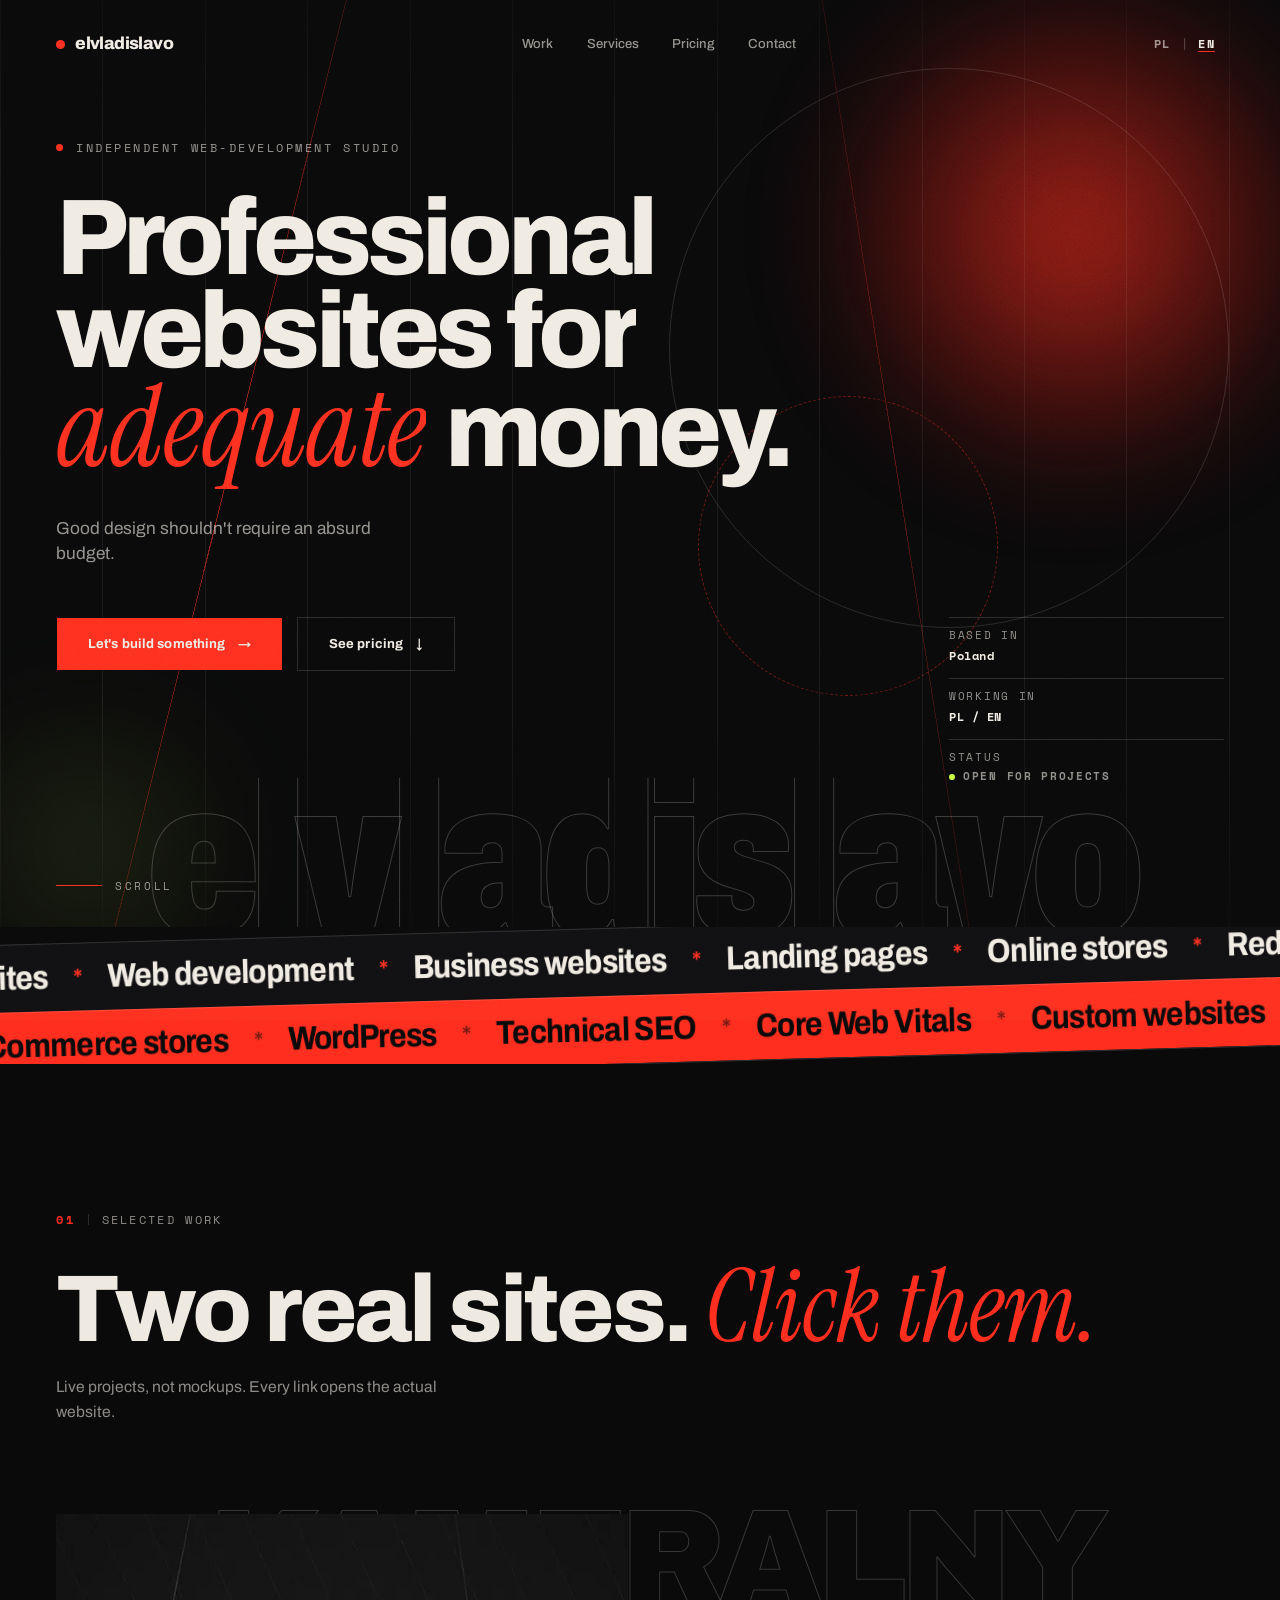
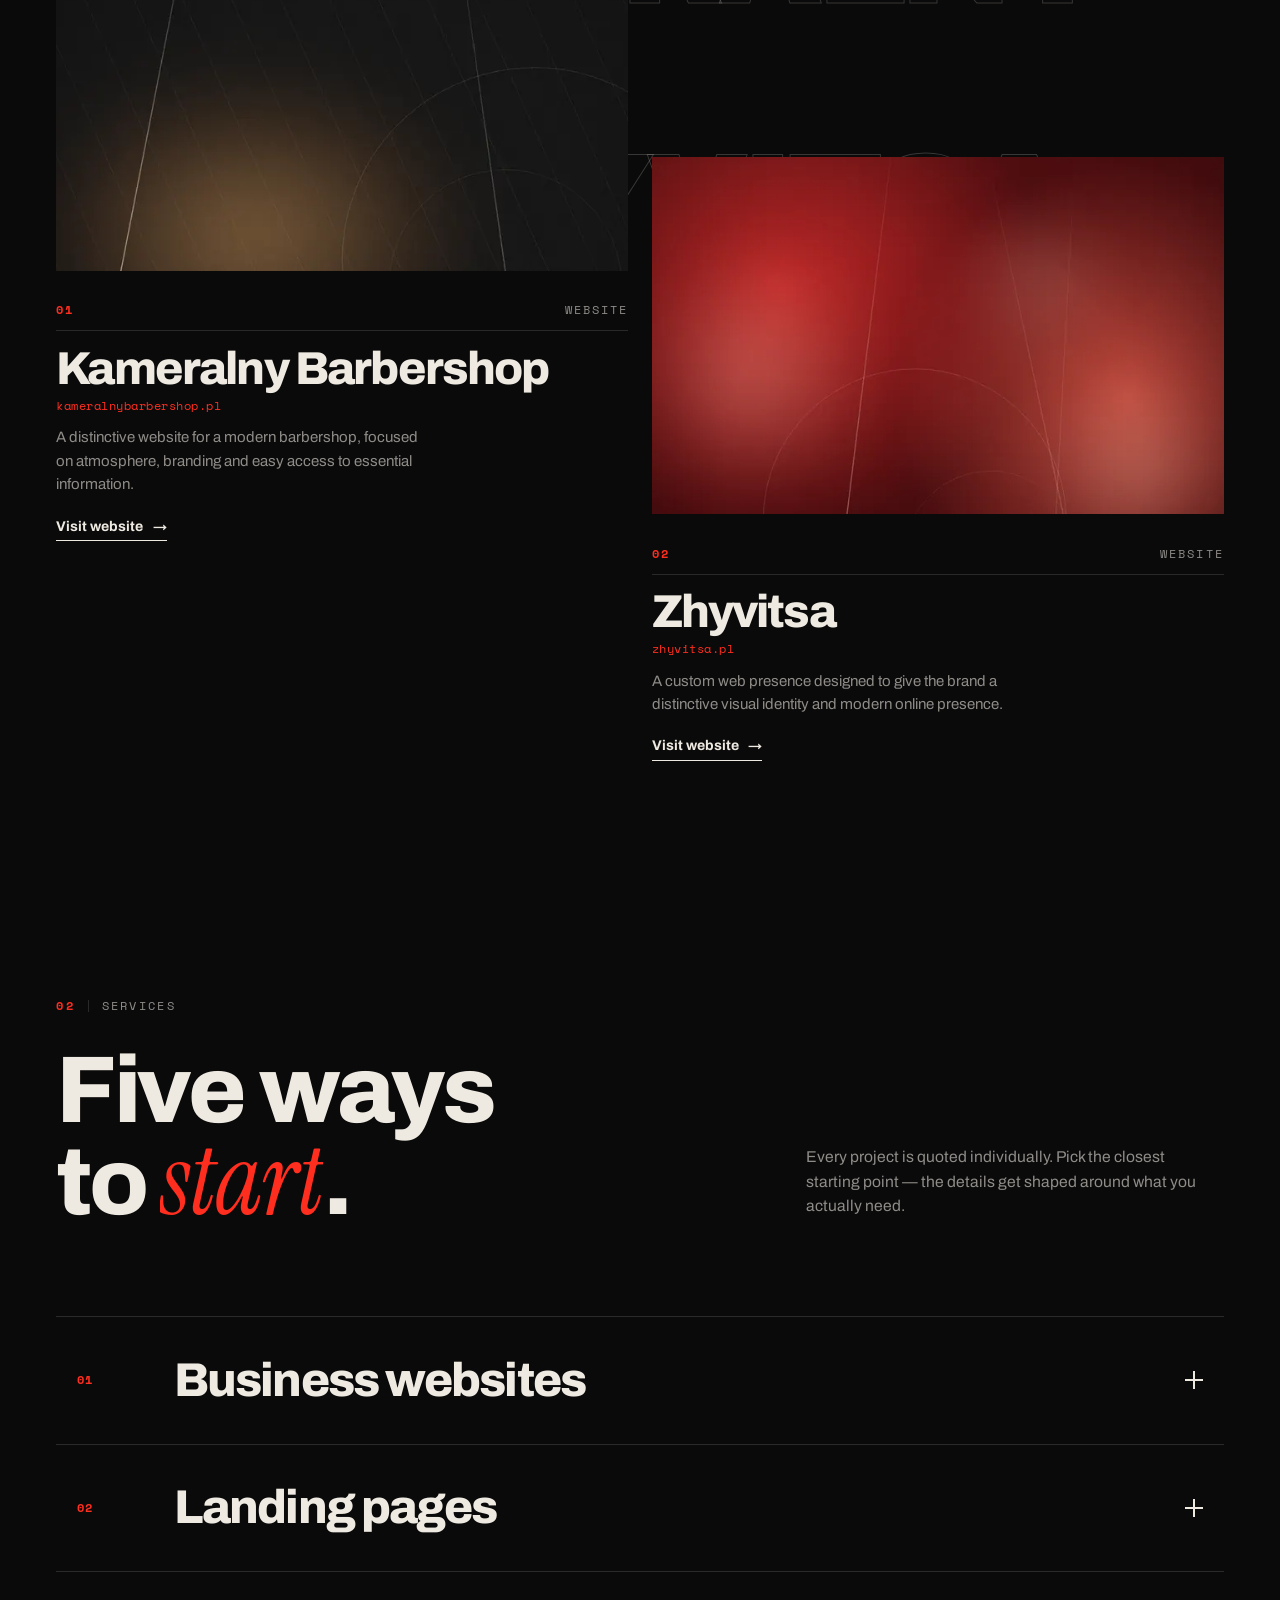
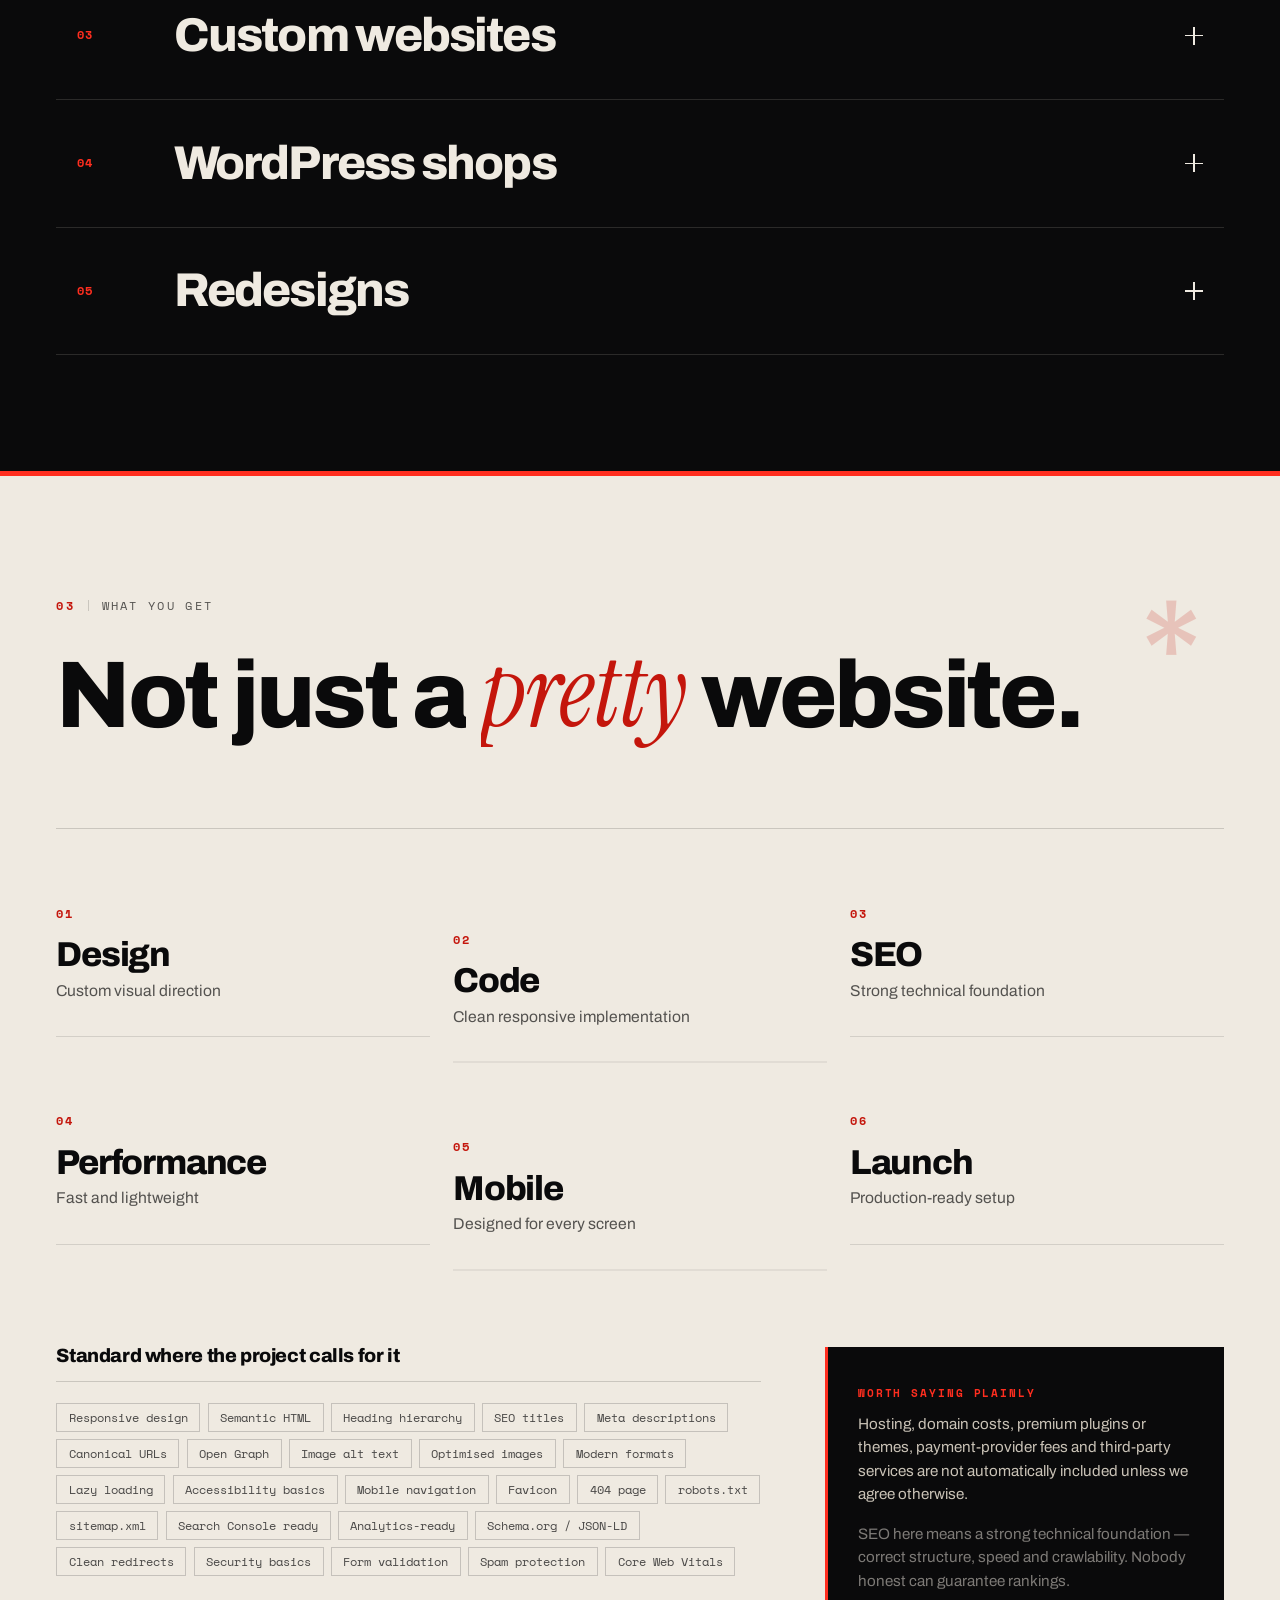
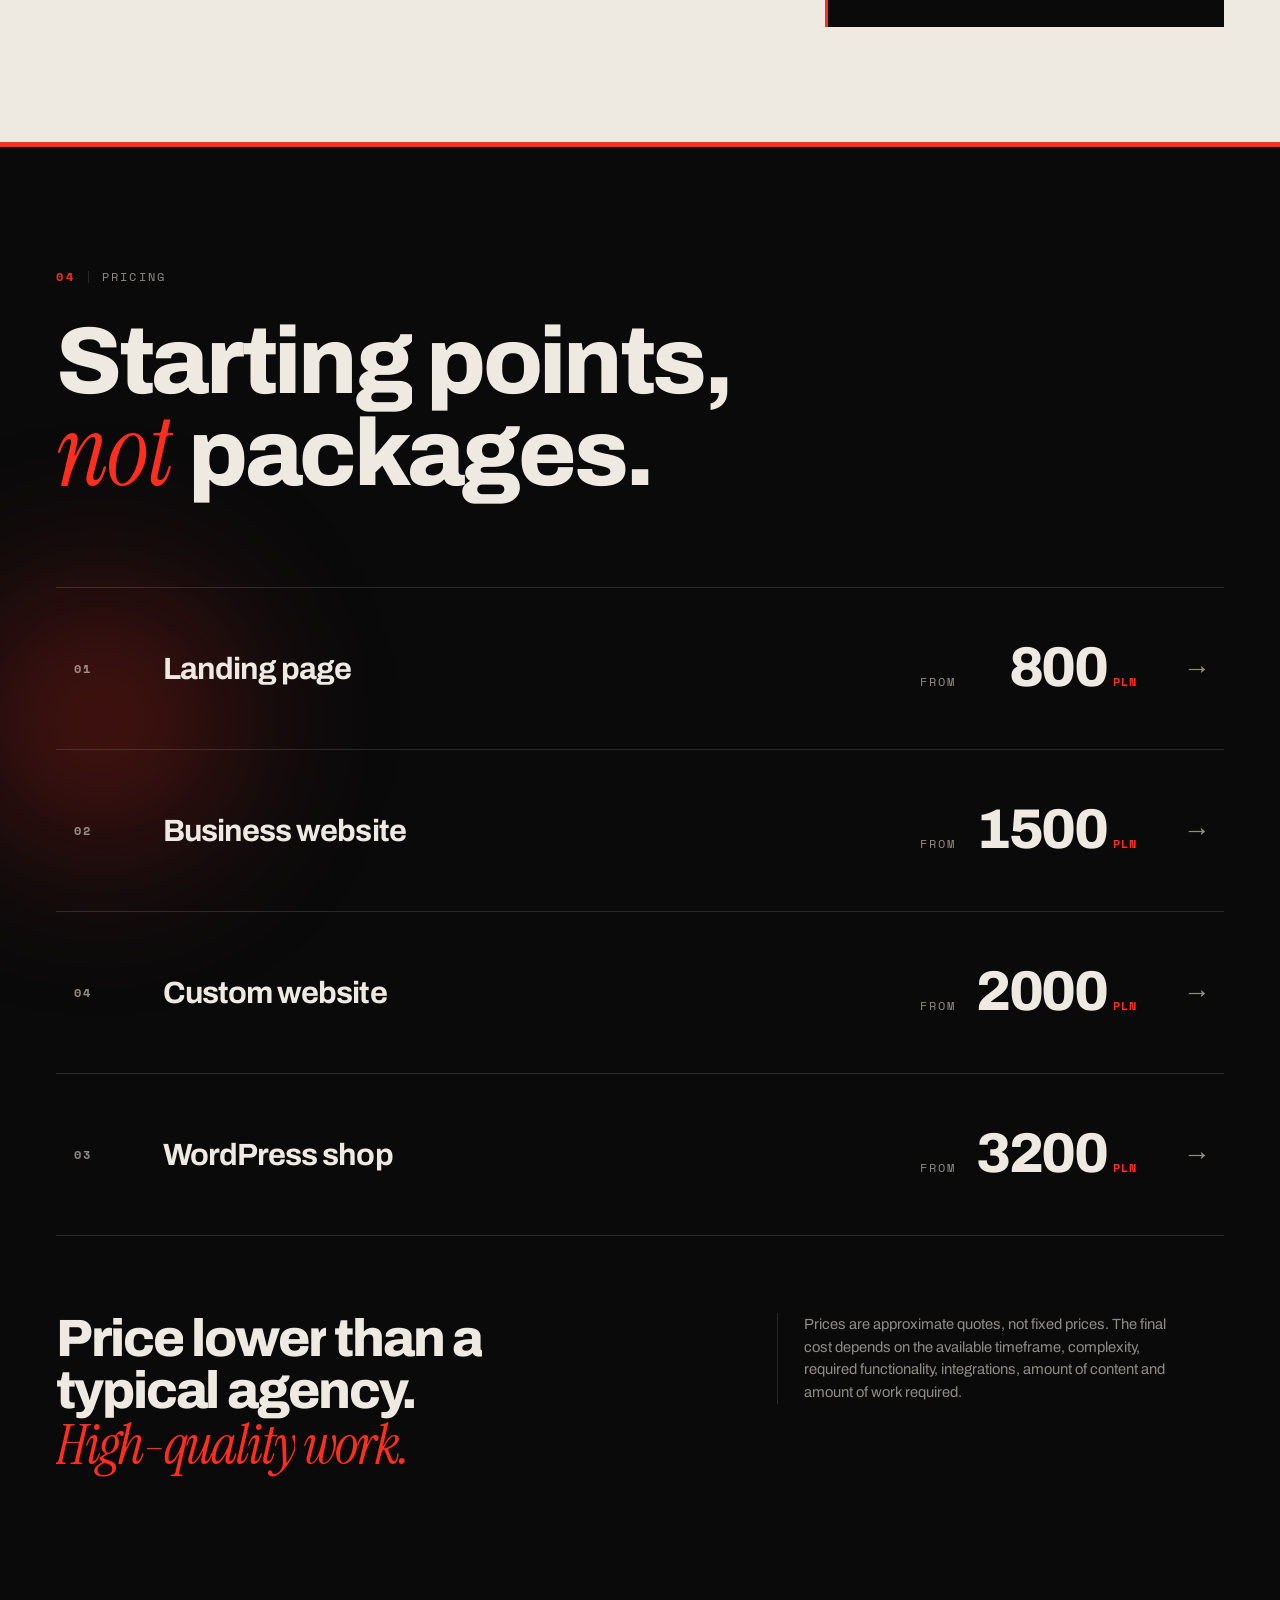
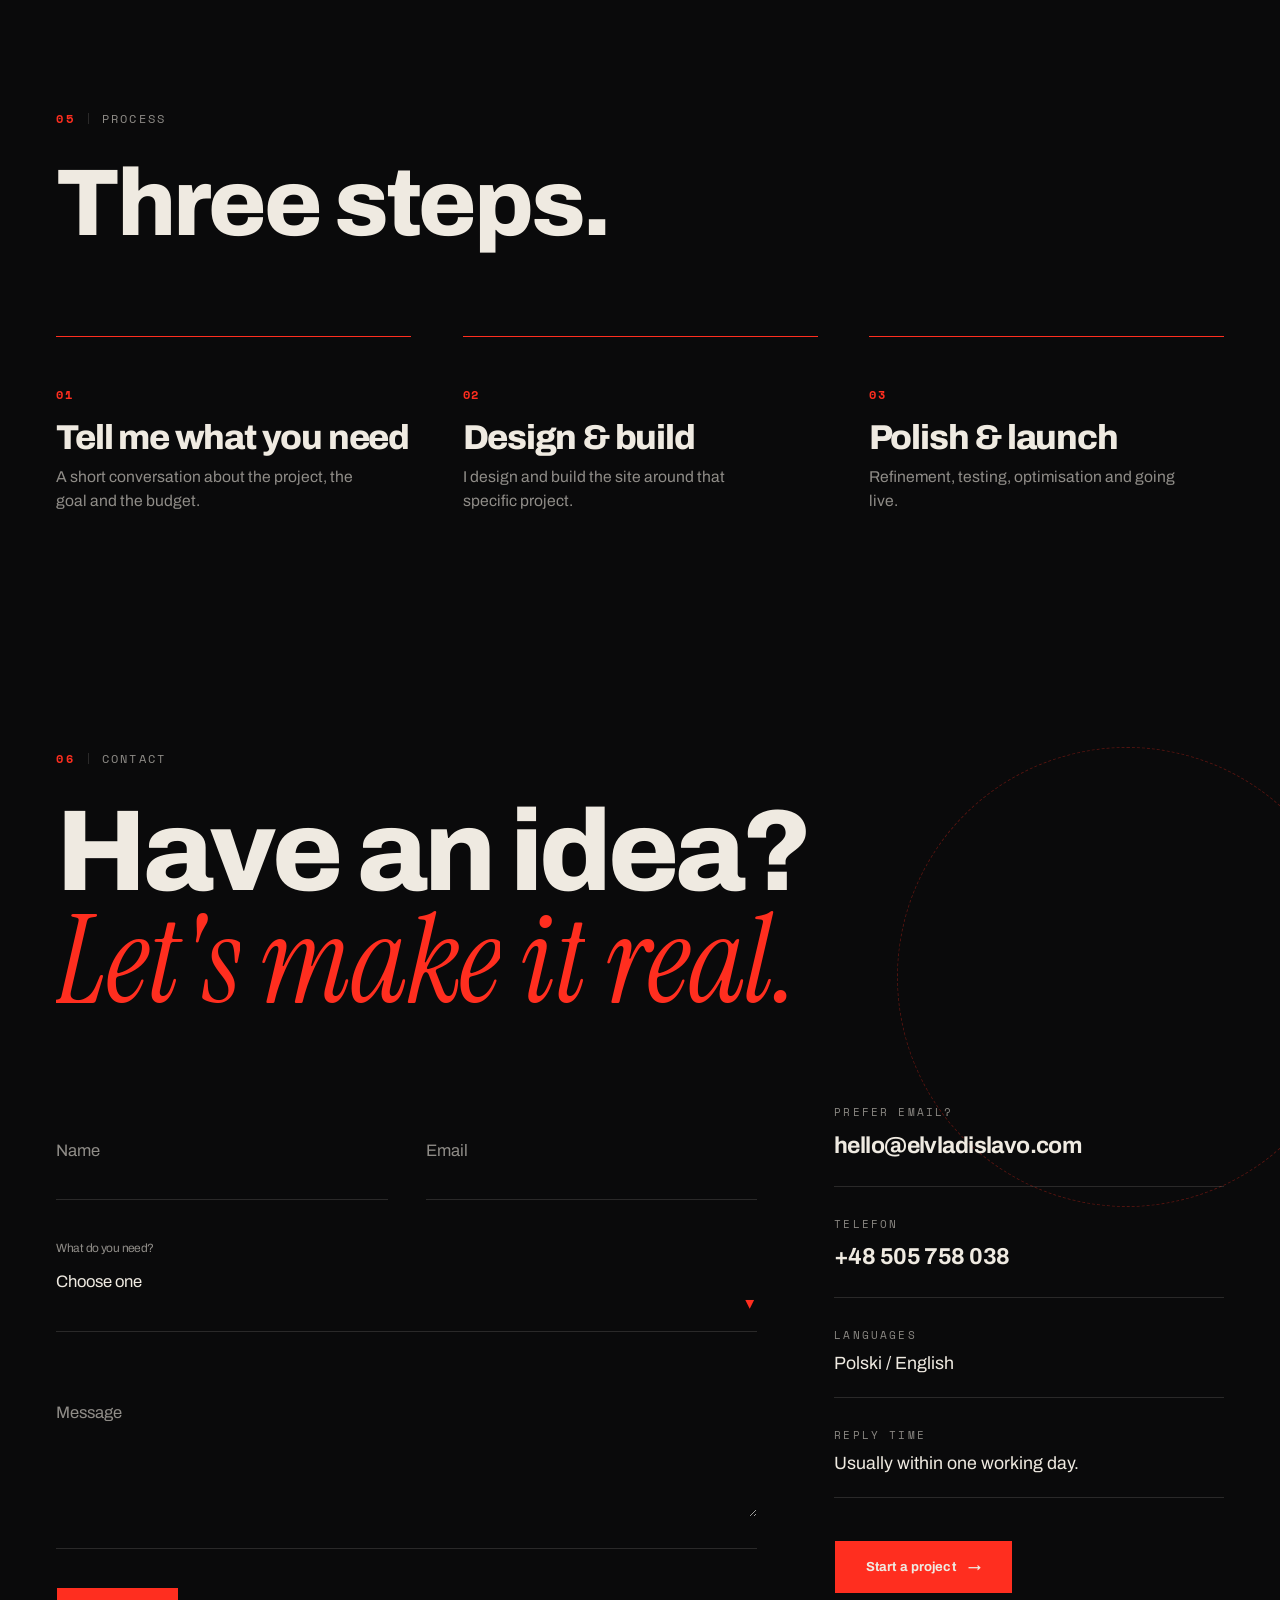
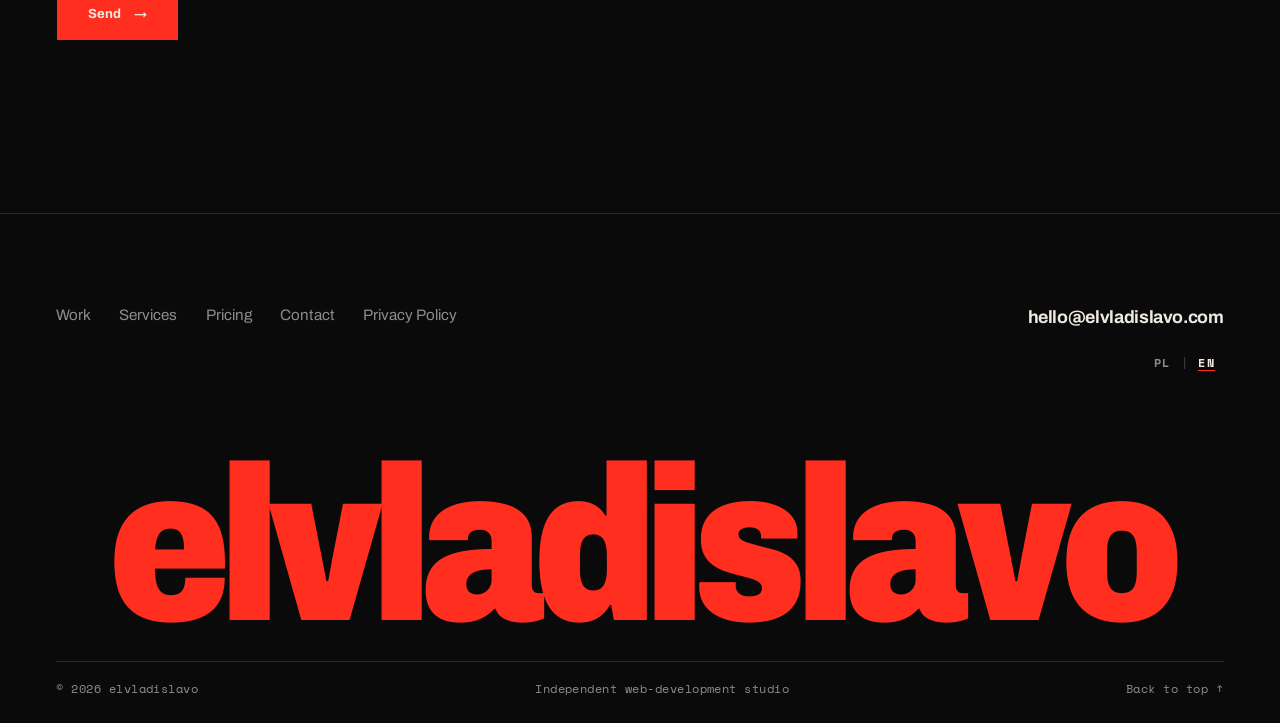
==== index.html @ 3ee06cdf "Change decorative symbol in approach section" ====
<!doctype html>
<html lang="pl" class="no-js">
<head>
<meta charset="utf-8">
<meta name="viewport" content="width=device-width, initial-scale=1, viewport-fit=cover">

<title>elvladislavo — Profesjonalne strony internetowe za rozsądne pieniądze</title>
<meta name="description" content="Niezależne studio web-developmentu. Strony internetowe dla firm, landing page i sklepy WooCommerce — zaprojektowane, zbudowane i wdrożone na mocnym fundamencie technicznym.">
<link rel="canonical" href="https://elvladislavo.com/">
<link rel="alternate" hreflang="en" href="https://elvladislavo.com/?lang=en">
<link rel="alternate" hreflang="pl" href="https://elvladislavo.com/?lang=pl">
<link rel="alternate" hreflang="x-default" href="https://elvladislavo.com/?lang=en">
<meta name="author" content="elvladislavo">
<meta name="robots" content="index, follow, max-image-preview:large">
<meta name="theme-color" content="#0A0A0B">
<meta name="color-scheme" content="dark">

<meta property="og:type" content="website">
<meta property="og:site_name" content="elvladislavo">
<meta property="og:locale" content="pl_PL">
<meta property="og:locale:alternate" content="en_GB">
<meta property="og:url" content="https://elvladislavo.com/">
<meta property="og:title" content="elvladislavo — Profesjonalne strony internetowe za rozsądne pieniądze">
<meta property="og:description" content="Niezależne studio web-developmentu. Strony internetowe, landing page i sklepy WooCommerce — szybkie, dostępne i naprawdę dobrze wyglądające.">
<meta property="og:image" content="https://elvladislavo.com/assets/og-image.jpg">
<meta property="og:image:width" content="1200">
<meta property="og:image:height" content="630">
<meta property="og:image:alt" content="elvladislavo — profesjonalne strony internetowe za rozsądne pieniądze">
<meta name="twitter:card" content="summary_large_image">
<meta name="twitter:title" content="elvladislavo — Profesjonalne strony internetowe za rozsądne pieniądze">
<meta name="twitter:description" content="Niezależne studio web-developmentu. Strony internetowe dla firm, landing page i sklepy WooCommerce.">
<meta name="twitter:image" content="https://elvladislavo.com/assets/og-image.jpg">

<link rel="icon" href="assets/favicon.svg" type="image/svg+xml">
<link rel="apple-touch-icon" href="assets/apple-touch-icon.png">
<link rel="manifest" href="site.webmanifest">

<link rel="preconnect" href="https://fonts.googleapis.com">
<link rel="preconnect" href="https://fonts.gstatic.com" crossorigin>
<link rel="stylesheet" href="https://fonts.googleapis.com/css2?family=Archivo:wdth,wght@62..125,100..900&family=Instrument+Serif:ital@0;1&family=Space+Mono:wght@400;700&display=swap">
<link rel="stylesheet" href="css/style.css">

<script>
/* Runs before paint: marks JS availability, restores language + motion prefs,
   and holds the first frame so the localised copy never flashes. */
(function () {
  var d = document.documentElement;
  d.className = d.className.replace('no-js', 'js') + ' is-preload';
  var lang = null;
  try { lang = localStorage.getItem('elv-lang'); } catch (e) {}
  var q = location.search.match(/[?&]lang=(pl|en)\b/);
  if (q) lang = q[1];
  if (lang !== 'pl' && lang !== 'en') {
    lang = /^pl\b/i.test(navigator.language || '') ? 'pl' : 'en';
  }
  d.lang = lang;
  if (window.matchMedia('(prefers-reduced-motion: reduce)').matches) d.classList.add('reduced');
})();
</script>
<noscript><style>.loader{display:none!important}html.is-preload .gate{opacity:1!important;visibility:visible!important}</style></noscript>

<script type="application/ld+json">
{
  "@context": "https://schema.org",
  "@graph": [
    {
      "@type": [
        "ProfessionalService",
        "WebDesignCompany"
      ],
      "@id": "https://elvladislavo.com/#studio",
      "name": "elvladislavo",
      "alternateName": "elvladislavo web development studio",
      "description": "Niezależne studio web-developmentu. Tworzę strony internetowe dla firm, landing page i sklepy WooCommerce na mocnym fundamencie technicznym.",
      "url": "https://elvladislavo.com/",
      "email": "hello@elvladislavo.com",
      "image": "https://elvladislavo.com/assets/og-image.jpg",
      "logo": "https://elvladislavo.com/assets/favicon.svg",
      "priceRange": "800–3000+ PLN",
      "currenciesAccepted": "PLN",
      "address": {
        "@type": "PostalAddress",
        "addressCountry": "PL"
      },
      "areaServed": [
        {
          "@type": "Country",
          "name": "Poland"
        },
        {
          "@type": "Place",
          "name": "Remote / worldwide"
        }
      ],
      "knowsLanguage": [
        "pl",
        "en"
      ],
      "makesOffer": [
        {
          "@type": "Offer",
          "name": "Landing page",
          "priceSpecification": {
            "@type": "PriceSpecification",
            "minPrice": 800,
            "priceCurrency": "PLN",
            "valueAddedTaxIncluded": false
          }
        },
        {
          "@type": "Offer",
          "name": "Strona firmowa",
          "priceSpecification": {
            "@type": "PriceSpecification",
            "minPrice": 1500,
            "priceCurrency": "PLN",
            "valueAddedTaxIncluded": false
          }
        },
        {
          "@type": "Offer",
          "name": "Sklep WordPress / WooCommerce",
          "priceSpecification": {
            "@type": "PriceSpecification",
            "minPrice": 3000,
            "priceCurrency": "PLN",
            "valueAddedTaxIncluded": false
          }
        },
        {
          "@type": "Offer",
          "name": "Strona autorska",
          "priceSpecification": {
            "@type": "PriceSpecification",
            "minPrice": 2000,
            "priceCurrency": "PLN",
            "valueAddedTaxIncluded": false
          }
        }
      ],
      "hasOfferCatalog": {
        "@type": "OfferCatalog",
        "name": "Usługi",
        "itemListElement": [
          {
            "@type": "Offer",
            "itemOffered": {
              "@type": "Service",
              "name": "Strony dla firm",
              "description": "Profesjonalne strony dla firm, freelancerów i lokalnych biznesów."
            }
          },
          {
            "@type": "Offer",
            "itemOffered": {
              "@type": "Service",
              "name": "Landing page",
              "description": "Skoncentrowane strony zaprojektowane, by przedstawić produkt, usługę lub ofertę."
            }
          },
          {
            "@type": "Offer",
            "itemOffered": {
              "@type": "Service",
              "name": "Strony autorskie",
              "description": "Unikalne strony budowane wokół rzeczywistych potrzeb projektu."
            }
          },
          {
            "@type": "Offer",
            "itemOffered": {
              "@type": "Service",
              "name": "Sklepy WordPress",
              "description": "Nowoczesne sklepy internetowe oparte na WordPress i WooCommerce."
            }
          },
          {
            "@type": "Offer",
            "itemOffered": {
              "@type": "Service",
              "name": "Redesign",
              "description": "Przekształcanie przestarzałych stron i sklepów w coś nowoczesnego, szybkiego i użytecznego."
            }
          }
        ]
      }
    },
    {
      "@type": "WebSite",
      "@id": "https://elvladislavo.com/#website",
      "url": "https://elvladislavo.com/",
      "name": "elvladislavo",
      "inLanguage": [
        "pl",
        "en"
      ],
      "publisher": {
        "@id": "https://elvladislavo.com/#studio"
      }
    },
    {
      "@type": "CollectionPage",
      "@id": "https://elvladislavo.com/#work",
      "name": "Wybrane realizacje",
      "isPartOf": {
        "@id": "https://elvladislavo.com/#website"
      },
      "hasPart": [
        {
          "@type": "CreativeWork",
          "name": "Kameralny Barbershop",
          "url": "https://kameralnybarbershop.pl",
          "creator": {
            "@id": "https://elvladislavo.com/#studio"
          },
          "genre": "Strona internetowa"
        },
        {
          "@type": "CreativeWork",
          "name": "Zhyvitsa",
          "url": "https://zhyvitsa.pl",
          "creator": {
            "@id": "https://elvladislavo.com/#studio"
          },
          "genre": "Strona internetowa"
        }
      ]
    }
  ]
}
</script>
</head>

<body id="top">

<a class="skip" href="#main" data-i18n="a11y.skip">Przejdź do treści</a>

<!-- ══ Loader ═══════════════════════════════════════════════════════════ -->
<div class="loader" id="loader" role="status" aria-live="polite">
  <span class="vh" data-i18n="a11y.loading">Ładowanie</span>
  <div class="loader__stage" aria-hidden="true">
    <div class="loader__mark" id="loaderMark">elvladislavo</div>
    <div class="loader__rule"><i id="loaderBar"></i></div>
    <div class="loader__num" id="loaderNum">00</div>
  </div>
  <div class="loader__wipe" aria-hidden="true"></div>
</div>

<!-- ══ Ambient layers ═══════════════════════════════════════════════════ -->
<div class="grain" aria-hidden="true"></div>
<div class="cursor" id="cursor" aria-hidden="true">
  <div class="cursor__dot"></div>
  <div class="cursor__ring"><span class="cursor__label" data-i18n="work.cursor">ZOBACZ ↗</span></div>
</div>

<!-- ══ Navigation ═══════════════════════════════════════════════════════ -->
<header class="nav" id="nav">
  <a class="nav__logo" href="#top" aria-label="elvladislavo — home">
    <span class="nav__dot" aria-hidden="true"></span>
    <span class="nav__word">elvladislavo</span>
  </a>

  <nav class="nav__menu" id="primary-nav" aria-label="Primary">
    <ul class="nav__list">
      <li><a href="#work"     data-nav data-i18n="nav.work">Realizacje</a></li>
      <li><a href="#services" data-nav data-i18n="nav.services">Usługi</a></li>
      <li><a href="#pricing"  data-nav data-i18n="nav.pricing">Cennik</a></li>
      <li><a href="#contact"  data-nav data-i18n="nav.contact">Kontakt</a></li>
    </ul>
    <span class="nav__ind" aria-hidden="true"></span>
  </nav>

  <div class="nav__right">
    <div class="lang" role="group" aria-label="Language / Język">
      <button type="button" class="lang__btn" data-lang="pl">PL</button>
      <span class="lang__sep" aria-hidden="true">|</span>
      <button type="button" class="lang__btn" data-lang="en">EN</button>
    </div>
    <button type="button" class="burger" id="burger" aria-expanded="false" aria-controls="mobile-menu">
      <span class="vh" data-i18n="a11y.menu">Menu</span>
      <i aria-hidden="true"></i><i aria-hidden="true"></i>
    </button>
  </div>
</header>

<!-- ══ Mobile menu ══════════════════════════════════════════════════════ -->
<div class="mmenu" id="mobile-menu" inert>
  <div class="mmenu__bg" aria-hidden="true"></div>
  <nav class="mmenu__inner" aria-label="Mobile">
    <ul>
      <li><a href="#work"><span class="mmenu__n">01</span><span data-i18n="nav.work">Realizacje</span></a></li>
      <li><a href="#services"><span class="mmenu__n">02</span><span data-i18n="nav.services">Usługi</span></a></li>
      <li><a href="#pricing"><span class="mmenu__n">03</span><span data-i18n="nav.pricing">Cennik</span></a></li>
      <li><a href="#contact"><span class="mmenu__n">04</span><span data-i18n="nav.contact">Kontakt</span></a></li>
    </ul>
    <div class="mmenu__foot">
      <a href="mailto:hello@elvladislavo.com">hello@elvladislavo.com</a>
      <div class="lang lang--m" role="group" aria-label="Language / Język">
        <button type="button" class="lang__btn" data-lang="pl">PL</button>
        <span class="lang__sep" aria-hidden="true">|</span>
        <button type="button" class="lang__btn" data-lang="en">EN</button>
      </div>
    </div>
  </nav>
</div>

<main id="main" class="gate">

<!-- ══ 00 · Hero ════════════════════════════════════════════════════════ -->
<section class="hero" aria-labelledby="hero-title">
  <div class="hero__bg" aria-hidden="true">
    <div class="blob blob--red"></div>
    <div class="blob blob--lime"></div>
    <div class="ring ring--1" data-par="0.24"></div>
    <div class="ring ring--2"></div>
    <div class="rules" data-par="0.1"></div>
    <div class="slash slash--1" data-par="0.32"></div>
    <div class="slash slash--2" data-par="-0.2"></div>
  </div>

  <div class="hero__inner">
    <p class="hero__eyebrow reveal">
      <span class="dot" aria-hidden="true"></span>
      <span data-i18n="hero.eyebrow">Niezależne studio web-developmentu</span>
    </p>

    <h1 class="hero__title" id="hero-title" data-split data-i18n-html="hero.title">Profesjonalne strony internetowe za <em>rozsądne</em> pieniądze.</h1>

    <p class="hero__lede reveal" data-delay="120" data-i18n="hero.lede">Dobry design nie powinien kosztować fortuny.</p>

    <div class="hero__actions reveal" data-delay="220">
      <a class="btn btn--fill magnet" href="#contact">
        <span class="btn__t" data-i18n="hero.cta1">Zbudujmy coś</span>
        <span class="btn__a" aria-hidden="true">→</span>
      </a>
      <a class="btn btn--ghost" href="#pricing">
        <span class="btn__t" data-i18n="hero.cta2">Zobacz ceny</span>
        <span class="btn__a" aria-hidden="true">↓</span>
      </a>
    </div>

    <ul class="hero__meta reveal" data-delay="320">
      <li><span data-i18n="hero.m1k">Lokalizacja</span><b data-i18n="hero.m1v">Polska</b></li>
      <li><span data-i18n="hero.m2k">Języki</span><b>PL / EN</b></li>
      <li><span data-i18n="hero.m3k">Status</span><b class="live"><i aria-hidden="true"></i><span data-i18n="hero.m3v">Przyjmuję projekty</span></b></li>
    </ul>
  </div>

  <div class="hero__mark" aria-hidden="true"><span data-stretch>elvladislavo</span></div>

  <a class="hero__scroll" href="#work" aria-label="Scroll to work">
    <span class="hero__scroll-l" aria-hidden="true"></span>
    <span data-i18n="hero.scroll">Przewiń</span>
  </a>
</section>

<!-- ══ Ticker ═══════════════════════════════════════════════════════════ -->
<div class="ticker-hold">
<div class="ticker" aria-hidden="true">
  <div class="ticker__row" data-dir="1">
    <div class="ticker__t">
      <span>Strony internetowe</span><i>✳</i><span>Tworzenie stron WWW</span><i>✳</i><span>Strony dla firm</span><i>✳</i><span>Landing page</span><i>✳</i><span>Sklepy internetowe</span><i>✳</i><span>Redesign</span><i>✳</i>
    </div>
  </div>
  <div class="ticker__row ticker__row--alt" data-dir="-1">
    <div class="ticker__t">
      <span>Sklepy WooCommerce</span><i>✳</i><span>WordPress</span><i>✳</i><span>Techniczne SEO</span><i>✳</i><span>Core Web Vitals</span><i>✳</i><span>Strony autorskie</span><i>✳</i><span>Projektowanie stron</span><i>✳</i>
    </div>
  </div>
</div>
</div>

<!-- ══ 01 · Work ════════════════════════════════════════════════════════ -->
<section class="sec work" id="work" aria-labelledby="work-title">
  <header class="sec__head">
    <span class="label"><i aria-hidden="true">01</i><span data-i18n="work.label">Wybrane realizacje</span></span>
    <h2 class="sec__title" id="work-title" data-split data-i18n-html="work.title">Dwie prawdziwe strony. <em>Kliknij.</em></h2>
    <p class="sec__lede" data-i18n="work.lede">Działające projekty, nie makiety. Każdy link prowadzi do prawdziwej strony.</p>
  </header>

  <div class="projects">

    <article class="proj proj--a" data-tilt>
      <span class="proj__ghost" aria-hidden="true" data-drift="-90">KAMERALNY</span>
      <a class="proj__link" href="https://kameralnybarbershop.pl" target="_blank" rel="noopener noreferrer" data-cursor="view">
        <span class="proj__media">
          <picture>
            <source type="image/webp" srcset="assets/work-kameralny-700.webp 700w, assets/work-kameralny-1200.webp 1200w" sizes="(max-width: 820px) 92vw, 46vw">
            <img src="assets/work-kameralny-1200.jpg" width="1200" height="1500" loading="lazy" decoding="async"
                 alt="" aria-hidden="true">
          </picture>
          <picture class="proj__shot">
            <source type="image/avif" srcset="assets/work-kameralny-shot-1200.avif 1200w, assets/work-kameralny-shot-2400.avif 2400w" sizes="(max-width: 980px) 100vw, 50vw">
            <source type="image/webp" srcset="assets/work-kameralny-shot-1200.webp 1200w, assets/work-kameralny-shot-2400.webp 2400w" sizes="(max-width: 980px) 100vw, 50vw">
            <img src="assets/work-kameralny-shot-1200.jpg" width="1200" height="1500" loading="lazy" decoding="async"
                 data-i18n-alt="work.alt1"
                 alt="Kameralny Barbershop — zrzut strony internetowej, prowadzi do kameralnybarbershop.pl">
          </picture>
          <span class="proj__veil" aria-hidden="true"></span>
          <span class="proj__mask" aria-hidden="true"></span>
        </span>
        <span class="proj__info">
          <span class="proj__top">
            <span class="proj__num">01</span>
            <span class="proj__cat" data-i18n="work.cat">Strona internetowa</span>
          </span>
          <span class="proj__name">Kameralny Barbershop</span>
          <span class="proj__domain">kameralnybarbershop.pl</span>
          <span class="proj__desc" data-i18n="work.p1">Wyrazista strona dla nowoczesnego barbershopu, skupiona na atmosferze, identyfikacji marki i łatwym dostępie do najważniejszych informacji.</span>
          <span class="proj__cta"><span data-i18n="work.visit">Zobacz stronę</span><i aria-hidden="true">→</i></span>
        </span>
      </a>
    </article>

    <article class="proj proj--b" data-tilt>
      <span class="proj__ghost" aria-hidden="true" data-drift="110">ZHYVITSA</span>
      <a class="proj__link" href="https://zhyvitsa.pl" target="_blank" rel="noopener noreferrer" data-cursor="view">
        <span class="proj__media">
          <picture>
            <source type="image/webp" srcset="assets/work-zhyvitsa-700.webp 700w, assets/work-zhyvitsa-1200.webp 1200w" sizes="(max-width: 820px) 92vw, 46vw">
            <img src="assets/work-zhyvitsa-1200.jpg" width="1200" height="1500" loading="lazy" decoding="async"
                 alt="" aria-hidden="true">
          </picture>
          <picture class="proj__shot">
            <source type="image/avif" srcset="assets/work-zhyvitsa-shot-1200.avif 1200w, assets/work-zhyvitsa-shot-2400.avif 2400w" sizes="(max-width: 980px) 100vw, 50vw">
            <source type="image/webp" srcset="assets/work-zhyvitsa-shot-1200.webp 1200w, assets/work-zhyvitsa-shot-2400.webp 2400w" sizes="(max-width: 980px) 100vw, 50vw">
            <img src="assets/work-zhyvitsa-shot-1200.jpg" width="1200" height="1440" loading="lazy" decoding="async"
                 data-i18n-alt="work.alt2"
                 alt="Zhyvitsa — zrzut strony internetowej, prowadzi do zhyvitsa.pl">
          </picture>
          <span class="proj__veil" aria-hidden="true"></span>
          <span class="proj__mask" aria-hidden="true"></span>
        </span>
        <span class="proj__info">
          <span class="proj__top">
            <span class="proj__num">02</span>
            <span class="proj__cat" data-i18n="work.cat">Strona internetowa</span>
          </span>
          <span class="proj__name">Zhyvitsa</span>
          <span class="proj__domain">zhyvitsa.pl</span>
          <span class="proj__desc" data-i18n="work.p2">Autorska strona internetowa zaprojektowana, aby nadać marce wyrazisty charakter i nowoczesną obecność w sieci.</span>
          <span class="proj__cta"><span data-i18n="work.visit">Zobacz stronę</span><i aria-hidden="true">→</i></span>
        </span>
      </a>
    </article>

  </div>
</section>

<!-- ══ 02 · Services ════════════════════════════════════════════════════ -->
<section class="sec svcs" id="services" aria-labelledby="svc-title">
  <header class="sec__head sec__head--split">
    <div>
      <span class="label"><i aria-hidden="true">02</i><span data-i18n="svc.label">Usługi</span></span>
      <h2 class="sec__title" id="svc-title" data-split data-i18n-html="svc.title">Pięć sposobów, żeby <em>zacząć</em>.</h2>
    </div>
    <p class="sec__note" data-i18n="svc.note">Każdy projekt wyceniam indywidualnie. Wybierz najbliższy punkt wyjścia — resztę dopasowuję do tego, czego naprawdę potrzebujesz.</p>
  </header>

  <div class="svc" id="svcList">

    <div class="svc__item" data-svc>
      <h3 class="svc__h">
        <button type="button" class="svc__row" aria-expanded="false" aria-controls="svc-p1">
          <span class="svc__num">01</span>
          <span class="svc__name" data-i18n="svc.n1">Strony dla firm</span>
          <span class="svc__hint" data-i18n="svc.d1">Profesjonalne strony dla firm, freelancerów i lokalnych biznesów.</span>
          <span class="svc__sign" aria-hidden="true"></span>
        </button>
      </h3>
      <div class="svc__panel" id="svc-p1" role="region">
        <div class="svc__pin">
          <p data-i18n="svc.d1">Profesjonalne strony dla firm, freelancerów i lokalnych biznesów.</p>
          <ul class="tags">
            <li data-i18n="tag.pages">Struktura wielostronicowa</li><li data-i18n="tag.cms">Edytowalne treści</li>
            <li data-i18n="tag.seo">Techniczna baza SEO</li><li data-i18n="tag.forms">Formularze kontaktowe</li>
            <li data-i18n="tag.resp">Responsywny design</li>
          </ul>
        </div>
      </div>
    </div>

    <div class="svc__item" data-svc>
      <h3 class="svc__h">
        <button type="button" class="svc__row" aria-expanded="false" aria-controls="svc-p2">
          <span class="svc__num">02</span>
          <span class="svc__name" data-i18n="svc.n2">Landing page</span>
          <span class="svc__hint" data-i18n="svc.d2">Skoncentrowane strony zaprojektowane, by przedstawić produkt, usługę lub ofertę.</span>
          <span class="svc__sign" aria-hidden="true"></span>
        </button>
      </h3>
      <div class="svc__panel" id="svc-p2" role="region">
        <div class="svc__pin">
          <p data-i18n="svc.d2">Skoncentrowane strony zaprojektowane, by przedstawić produkt, usługę lub ofertę.</p>
          <ul class="tags">
            <li data-i18n="tag.single">Jedna strona</li><li data-i18n="tag.cta">Jasne wezwanie do działania</li>
            <li data-i18n="tag.speed">Szybkie ładowanie</li><li data-i18n="tag.analytics">Gotowe pod analitykę</li>
          </ul>
        </div>
      </div>
    </div>

    <div class="svc__item" data-svc>
      <h3 class="svc__h">
        <button type="button" class="svc__row" aria-expanded="false" aria-controls="svc-p3">
          <span class="svc__num">03</span>
          <span class="svc__name" data-i18n="svc.n3">Strony autorskie</span>
          <span class="svc__hint" data-i18n="svc.d3">Unikalne strony budowane wokół rzeczywistych potrzeb projektu.</span>
          <span class="svc__sign" aria-hidden="true"></span>
        </button>
      </h3>
      <div class="svc__panel" id="svc-p3" role="region">
        <div class="svc__pin">
          <p data-i18n="svc.d3">Unikalne strony budowane wokół rzeczywistych potrzeb projektu.</p>
          <ul class="tags">
            <li data-i18n="tag.art">Autorski kierunek wizualny</li><li data-i18n="tag.motion">Przemyślana animacja</li>
            <li data-i18n="tag.hand">Kod pisany ręcznie</li><li data-i18n="tag.a11y">Podstawy dostępności</li>
          </ul>
        </div>
      </div>
    </div>

    <div class="svc__item svc__item--wide" data-svc>
      <h3 class="svc__h">
        <button type="button" class="svc__row" aria-expanded="false" aria-controls="svc-p4">
          <span class="svc__num">04</span>
          <span class="svc__name" data-i18n="svc.n4">Sklepy WordPress</span>
          <span class="svc__hint" data-i18n="svc.d4">Nowoczesne sklepy internetowe oparte na WordPress + WooCommerce.</span>
          <span class="svc__sign" aria-hidden="true"></span>
        </button>
      </h3>
      <div class="svc__panel" id="svc-p4" role="region">
        <div class="svc__pin svc__pin--cols">
          <div>
            <p data-i18n="svc.d4">Nowoczesne sklepy internetowe oparte na WordPress + WooCommerce.</p>
            <p class="svc__sub" data-i18n="svc.d4b">Zbudowane tak, żebyś mógł prowadzić sklep samodzielnie: dodawanie i edycja produktów, obsługa zamówień, aktualizacja treści, konfiguracja płatności i wysyłki — wszystko z panelu WordPressa.</p>
          </div>
          <ul class="tags">
            <li data-i18n="tag.cat">Katalog produktów</li><li data-i18n="tag.cart">Koszyk</li>
            <li data-i18n="tag.checkout">Proces zakupowy</li><li data-i18n="tag.pay">Integracja płatności</li>
            <li data-i18n="tag.ship">Konfiguracja wysyłki</li><li data-i18n="tag.prod">Zarządzanie produktami</li>
            <li data-i18n="tag.resp">Responsywny design</li><li data-i18n="tag.seo">Techniczna baza SEO</li>
            <li data-i18n="tag.perf">Optymalizacja wydajności</li>
          </ul>
        </div>
      </div>
    </div>

    <div class="svc__item" data-svc>
      <h3 class="svc__h">
        <button type="button" class="svc__row" aria-expanded="false" aria-controls="svc-p5">
          <span class="svc__num">05</span>
          <span class="svc__name" data-i18n="svc.n5">Redesign</span>
          <span class="svc__hint" data-i18n="svc.d5">Przekształcam przestarzałe strony i sklepy w coś nowoczesnego, szybkiego i użytecznego.</span>
          <span class="svc__sign" aria-hidden="true"></span>
        </button>
      </h3>
      <div class="svc__panel" id="svc-p5" role="region">
        <div class="svc__pin">
          <p data-i18n="svc.d5">Przekształcam przestarzałe strony i sklepy w coś nowoczesnego, szybkiego i użytecznego.</p>
          <ul class="tags">
            <li data-i18n="tag.audit">Przegląd struktury</li><li data-i18n="tag.rebuild">Przebudowa wizualna</li>
            <li data-i18n="tag.mobile">Naprawa wersji mobilnej</li><li data-i18n="tag.redir">Czyste przekierowania</li>
            <li data-i18n="tag.speed">Szybkie ładowanie</li>
          </ul>
        </div>
      </div>
    </div>

  </div>
</section>

<!-- ══ 03 · Approach (light) ════════════════════════════════════════════ -->
<section class="sec sec--light approach" id="approach" aria-labelledby="app-title">
  <div class="approach__deco" aria-hidden="true"><span>*</span></div>

  <header class="sec__head">
    <span class="label"><i aria-hidden="true">03</i><span data-i18n="app.label">Co dostajesz</span></span>
    <h2 class="sec__title" id="app-title" data-split data-i18n-html="app.title">Nie tylko <em>ładna</em> strona.</h2>
  </header>

  <ol class="grid6">
    <li class="cell" data-cell><span class="cell__n">01</span><h3 data-i18n="app.h1">Design</h3><p data-i18n="app.p1">Autorski kierunek wizualny</p></li>
    <li class="cell" data-cell><span class="cell__n">02</span><h3 data-i18n="app.h2">Kod</h3><p data-i18n="app.p2">Czysta, responsywna implementacja</p></li>
    <li class="cell" data-cell><span class="cell__n">03</span><h3 data-i18n="app.h3">SEO</h3><p data-i18n="app.p3">Mocny fundament techniczny</p></li>
    <li class="cell" data-cell><span class="cell__n">04</span><h3 data-i18n="app.h4">Wydajność</h3><p data-i18n="app.p4">Szybko i lekko</p></li>
    <li class="cell" data-cell><span class="cell__n">05</span><h3 data-i18n="app.h5">Mobile</h3><p data-i18n="app.p5">Zaprojektowane pod każdy ekran</p></li>
    <li class="cell" data-cell><span class="cell__n">06</span><h3 data-i18n="app.h6">Wdrożenie</h3><p data-i18n="app.p6">Gotowe do publikacji</p></li>
  </ol>

  <div class="incl">
    <div class="incl__col">
      <h3 class="incl__h" data-i18n="incl.title">Standard tam, gdzie projekt tego wymaga</h3>
      <ul class="chips">
        <li data-i18n="incl.1">Responsywny design</li><li data-i18n="incl.2">Semantyczny HTML</li>
        <li data-i18n="incl.3">Hierarchia nagłówków</li><li data-i18n="incl.4">Tytuły SEO</li>
        <li data-i18n="incl.5">Meta description</li><li data-i18n="incl.6">Adresy kanoniczne</li>
        <li data-i18n="incl.7">Open Graph</li><li data-i18n="incl.8">Atrybuty alt</li>
        <li data-i18n="incl.9">Zoptymalizowane obrazy</li><li data-i18n="incl.10">Nowoczesne formaty</li>
        <li data-i18n="incl.11">Lazy loading</li><li data-i18n="incl.12">Podstawy dostępności</li>
        <li data-i18n="incl.13">Nawigacja mobilna</li><li data-i18n="incl.14">Favicon</li>
        <li data-i18n="incl.15">Strona 404</li><li data-i18n="incl.16">robots.txt</li>
        <li data-i18n="incl.17">sitemap.xml</li><li data-i18n="incl.18">Gotowe pod Search Console</li>
        <li data-i18n="incl.19">Gotowe pod analitykę</li><li data-i18n="incl.20">Schema.org / JSON-LD</li>
        <li data-i18n="incl.21">Czyste przekierowania</li><li data-i18n="incl.22">Podstawy bezpieczeństwa</li>
        <li data-i18n="incl.23">Walidacja formularzy</li><li data-i18n="incl.24">Ochrona przed spamem</li>
        <li data-i18n="incl.25">Core Web Vitals</li>
      </ul>
    </div>
    <aside class="incl__note">
      <span class="incl__badge" data-i18n="incl.badge">Warto powiedzieć wprost</span>
      <p data-i18n="incl.body">Hosting, koszty domeny, płatne wtyczki i motywy, prowizje operatorów płatności oraz usługi zewnętrzne nie są automatycznie wliczone, chyba że ustalimy inaczej.</p>
      <p class="incl__seo" data-i18n="incl.seo">SEO oznacza tu mocny fundament techniczny — poprawną strukturę, szybkość i indeksowalność. Nikt uczciwy nie zagwarantuje pozycji w wynikach.</p>
    </aside>
  </div>
</section>

<!-- ══ 04 · Pricing ═════════════════════════════════════════════════════ -->
<section class="sec pricing" id="pricing" aria-labelledby="price-title">
  <div class="pricing__deco" aria-hidden="true" data-par="0.12"></div>

  <header class="sec__head">
    <span class="label"><i aria-hidden="true">04</i><span data-i18n="pr.label">Cennik</span></span>
    <h2 class="sec__title" id="price-title" data-split data-i18n-html="pr.title">Punkty wyjścia, <em>nie</em> pakiety.</h2>
  </header>

  <div class="prices">
    <a class="price" href="#contact" data-cell>
      <span class="price__n">01</span>
      <span class="price__name" data-i18n="pr.n1">Landing page</span>
      <span class="price__amt"><i data-i18n="pr.from">od</i><b>800</b><u>PLN</u></span>
      <span class="price__go" aria-hidden="true">→</span>
    </a>
    <a class="price" href="#contact" data-cell>
      <span class="price__n">02</span>
      <span class="price__name" data-i18n="pr.n2">Strona firmowa</span>
      <span class="price__amt"><i data-i18n="pr.from">od</i><b>1500</b><u>PLN</u></span>
      <span class="price__go" aria-hidden="true">→</span>
    </a>    
     <a class="price" href="#contact" data-cell>
      <span class="price__n">04</span>
      <span class="price__name" data-i18n="pr.n4">Strona autorska</span>
      <span class="price__amt"><i data-i18n="pr.from">od</i><b>2000</b><u>PLN</u></span>
      <span class="price__go" aria-hidden="true">→</span>
    </a>
    <a class="price" href="#contact" data-cell>
      <span class="price__n">03</span>
      <span class="price__name" data-i18n="pr.n3">Sklep WordPress</span>
      <span class="price__amt"><i data-i18n="pr.from">od</i><b>3200</b><u>PLN</u></span>
      <span class="price__go" aria-hidden="true">→</span>
    </a>

  </div>

  <div class="pricing__foot">
    <p class="statement" data-split data-i18n-html="pr.stat">Taniej niż typowa agencja. <em>Nie gorzej wykonane.</em></p>
    <p class="fine" data-i18n="pr.fine">Podane ceny są orientacyjne, a nie stałe. Końcowa cena zależy od dostępnego czasu, złożoności projektu, wymaganych funkcji, integracji, ilości treści oraz zakresu prac.</p>
  </div>
</section>

<!-- ══ 05 · Process ═════════════════════════════════════════════════════ -->
<section class="sec process" id="process" aria-labelledby="proc-title">
  <header class="sec__head">
    <span class="label"><i aria-hidden="true">05</i><span data-i18n="pc.label">Proces</span></span>
    <h2 class="sec__title" id="proc-title" data-split data-i18n-html="pc.title">Trzy kroki.</h2>
  </header>

  <ol class="steps">
    <li class="step" data-cell>
      <span class="step__n">01</span>
      <span class="step__line" aria-hidden="true"></span>
      <h3 data-i18n="pc.h1">Opowiedz, czego potrzebujesz</h3>
      <p data-i18n="pc.p1">Krótka rozmowa o projekcie, celu i budżecie.</p>
    </li>
    <li class="step" data-cell>
      <span class="step__n">02</span>
      <span class="step__line" aria-hidden="true"></span>
      <h3 data-i18n="pc.h2">Projekt i budowa</h3>
      <p data-i18n="pc.p2">Projektuję i buduję stronę pod konkretny projekt.</p>
    </li>
    <li class="step" data-cell>
      <span class="step__n">03</span>
      <span class="step__line" aria-hidden="true"></span>
      <h3 data-i18n="pc.h3">Dopracowanie i publikacja</h3>
      <p data-i18n="pc.p3">Dopracowanie, testy, optymalizacja i publikacja.</p>
    </li>
  </ol>
</section>

<!-- ══ 06 · Contact ═════════════════════════════════════════════════════ -->
<section class="sec contact" id="contact" aria-labelledby="ct-title">
  <div class="contact__deco" aria-hidden="true"><span class="ring ring--3"></span></div>

  <header class="sec__head">
    <span class="label"><i aria-hidden="true">06</i><span data-i18n="ct.label">Kontakt</span></span>
    <h2 class="sec__title sec__title--xl" id="ct-title" data-split data-i18n-html="ct.title">Masz pomysł? <em>Zróbmy z niego coś konkretnego.</em></h2>
  </header>

  <div class="contact__grid">
    <form class="form" id="contactForm" novalidate>
      <div class="form__row">
        <div class="field">
          <input type="text" id="f-name" name="name" placeholder=" " required autocomplete="name" maxlength="80">
          <label for="f-name" data-i18n="ct.name">Imię</label>
          <span class="field__line" aria-hidden="true"></span>
          <span class="field__err" id="e-name" role="alert"></span>
        </div>
        <div class="field">
          <input type="email" id="f-email" name="email" placeholder=" " required autocomplete="email" maxlength="120">
          <label for="f-email" data-i18n="ct.email">E-mail</label>
          <span class="field__line" aria-hidden="true"></span>
          <span class="field__err" id="e-email" role="alert"></span>
        </div>
      </div>

      <div class="field field--sel">
        <select id="f-need" name="need" required>
          <option value="" selected disabled data-i18n="ct.pick">Wybierz</option>
          <option value="business" data-i18n="svc.n1">Strony dla firm</option>
          <option value="landing" data-i18n="svc.n2">Landing page</option>
          <option value="custom" data-i18n="svc.n3">Strony autorskie</option>
          <option value="shop" data-i18n="svc.n4">Sklepy WordPress</option>
          <option value="redesign" data-i18n="svc.n5">Redesign</option>
          <option value="other" data-i18n="ct.other">Coś innego</option>
        </select>
        <label for="f-need" data-i18n="ct.need">Czego potrzebujesz?</label>
        <span class="field__line" aria-hidden="true"></span>
        <span class="field__err" id="e-need" role="alert"></span>
      </div>

      <div class="field">
        <textarea id="f-msg" name="message" rows="4" placeholder=" " required maxlength="2000"></textarea>
        <label for="f-msg" data-i18n="ct.msg">Wiadomość</label>
        <span class="field__line" aria-hidden="true"></span>
        <span class="field__err" id="e-msg" role="alert"></span>
      </div>

      <!-- Spam honeypot: hidden from people, tempting to bots. -->
      <div class="hp" aria-hidden="true">
        <label for="f-company">Company</label>
        <input type="text" id="f-company" name="company" tabindex="-1" autocomplete="off">
      </div>

      <button type="submit" class="btn btn--send magnet" id="sendBtn">
        <span class="btn__t" data-i18n="ct.send">Wyślij</span>
        <span class="btn__a" aria-hidden="true">→</span>
      </button>

      <p class="form__status" id="formStatus" role="status" aria-live="polite"></p>
    </form>

   <aside class="contact__side">
  <div class="contact__blk">
    <span class="contact__k" data-i18n="ct.direct">Wolisz mail?</span>
    <a class="contact__mail magnet" href="mailto:hello@elvladislavo.com">hello@elvladislavo.com</a>
  </div>

  <div class="contact__blk">
    <span class="contact__k">Telefon</span>
    <a class="contact__mail magnet" href="tel:+48505758038">+48 505 758 038</a>
  </div>

  <div class="contact__blk">
    <span class="contact__k" data-i18n="ct.langs">Języki</span>
    <p>Polski / English</p>
  </div>

  <div class="contact__blk">
    <span class="contact__k" data-i18n="ct.reply">Czas odpowiedzi</span>
    <p data-i18n="ct.replyv">Zwykle w ciągu jednego dnia roboczego.</p>
  </div>

  <a class="btn btn--fill magnet contact__start" href="mailto:hello@elvladislavo.com?subject=Project%20enquiry">
    <span class="btn__t" data-i18n="ct.start">Zacznijmy projekt</span>
    <span class="btn__a" aria-hidden="true">→</span>
  </a>
</aside>

  </div>
</section>

</main>

<!-- ══ Footer ═══════════════════════════════════════════════════════════ -->
<footer class="foot">
  <div class="foot__top">
    <nav class="foot__nav" aria-label="Footer">
      <a href="#work" data-i18n="nav.work">Realizacje</a>
      <a href="#services" data-i18n="nav.services">Usługi</a>
      <a href="#pricing" data-i18n="nav.pricing">Cennik</a>
      <a href="#contact" data-i18n="nav.contact">Kontakt</a>
      <a href="privacy.html" data-i18n="foot.privacy">Polityka prywatności</a>
    </nav>
    <div class="foot__right">
      <a class="foot__mail" href="mailto:hello@elvladislavo.com">hello@elvladislavo.com</a>
      <div class="lang" role="group" aria-label="Language / Język">
        <button type="button" class="lang__btn" data-lang="pl">PL</button>
        <span class="lang__sep" aria-hidden="true">|</span>
        <button type="button" class="lang__btn" data-lang="en">EN</button>
      </div>
    </div>
  </div>

  <div class="foot__mark" aria-hidden="true"><span data-stretch>elvladislavo</span></div>

  <div class="foot__bar">
    <span>© <span id="yr">2026</span> elvladislavo</span>
    <span data-i18n="foot.made">Niezależne studio web-developmentu</span>
    <a href="#top" class="foot__up"><span data-i18n="foot.top">Do góry</span> <i aria-hidden="true">↑</i></a>
  </div>
</footer>

<script src="js/script.js" defer></script>
</body>
</html>
---- css/style.css ----
/* ═══════════════════════════════════════════════════════════════════════
   elvladislavo — independent web-development studio
   ───────────────────────────────────────────────────────────────────────
   00 · Tokens & reset          06 · Ticker            12 · Contact
   01 · Base type & utilities   07 · Work              13 · Footer
   02 · Ambient (grain/cursor)  08 · Services          14 · Motion primitives
   03 · Loader                  09 · Approach (light)  15 · Responsive
   04 · Navigation              10 · Pricing           16 · Reduced motion
   05 · Hero                    11 · Process
   ═══════════════════════════════════════════════════════════════════════ */

/* ══ 00 · Tokens & reset ═══════════════════════════════════════════════ */
:root {
  --ink:      #0A0A0B;
  --ink-2:    #101012;
  --ink-3:    #17171A;
  --bone:     #EFEAE1;
  --bone-2:   #C9C2B6;
  --red:      #FF2E1F;
  --red-d:    #C4160C;
  --lime:     #C8FF3D;

  --mut:      rgba(239, 234, 225, .58);
  --hair:     rgba(239, 234, 225, .14);
  --hair-2:   rgba(239, 234, 225, .07);

  --f-sans:   "Archivo", system-ui, -apple-system, "Segoe UI", Roboto, Helvetica, Arial, sans-serif;
  --f-serif:  "Instrument Serif", Georgia, "Times New Roman", serif;
  --f-mono:   "Space Mono", ui-monospace, SFMono-Regular, Menlo, Consolas, monospace;

  --max:      1560px;
  --gut:      clamp(1.25rem, 4.4vw, 5rem);
  --gap:      clamp(1rem, 1.8vw, 2rem);
  --nav-h:    clamp(64px, 7vw, 88px);

  --e:        cubic-bezier(.22, 1, .36, 1);       /* soft out          */
  --e-io:     cubic-bezier(.65, .05, .36, 1);     /* in-out            */
  --e-snap:   cubic-bezier(.16, 1.02, .3, 1);     /* slight overshoot  */

  --bg:       var(--ink);
  --fg:       var(--bone);
}

*, *::before, *::after { box-sizing: border-box; }
* { margin: 0; }

html {
  -webkit-text-size-adjust: 100%;
  scroll-behavior: smooth;
  scroll-padding-top: calc(var(--nav-h) + 1.5rem);
  /* `clip` contains the deliberately over-wide, rotated bands without
     creating a scroll container (which would break sticky/fixed children). */
  overflow-x: hidden;
  overflow-x: clip;
}

body {
  background: var(--bg);
  color: var(--fg);
  font-family: var(--f-sans);
  font-size: clamp(1rem, .95rem + .2vw, 1.125rem);
  line-height: 1.55;
  font-weight: 400;
  overflow-x: hidden;
  overflow-x: clip;
  -webkit-font-smoothing: antialiased;
  -moz-osx-font-smoothing: grayscale;
  text-rendering: optimizeLegibility;
  transition: background-color .9s var(--e-io), color .9s var(--e-io);
}

img, picture, svg, video { display: block; max-width: 100%; }
img { height: auto; }
button, input, select, textarea { font: inherit; color: inherit; }
button { background: none; border: 0; cursor: pointer; }
a { color: inherit; text-decoration: none; }
ul, ol { list-style: none; padding: 0; }

::selection { background: var(--red); color: var(--bone); }

/* Focus: always visible, never subtle. */
:focus-visible {
  outline: 2px solid var(--red);
  outline-offset: 4px;
  border-radius: 2px;
}
.sec--light :focus-visible { outline-color: var(--red-d); }

/* ══ 01 · Base type & utilities ════════════════════════════════════════ */
h1, h2, h3, h4 {
  font-weight: 800;
  line-height: .92;
  letter-spacing: -.035em;
  text-wrap: balance;
}

em { font-style: normal; }

.vh {
  position: absolute !important;
  width: 1px; height: 1px;
  padding: 0; margin: -1px;
  overflow: hidden; clip-path: inset(50%);
  white-space: nowrap; border: 0;
}

.skip {
  position: fixed; top: 0; left: 50%;
  transform: translate(-50%, -130%);
  z-index: 300;
  background: var(--red); color: var(--bone);
  padding: .85rem 1.6rem;
  font: 700 .78rem/1 var(--f-mono);
  letter-spacing: .12em; text-transform: uppercase;
  transition: transform .3s var(--e);
}
.skip:focus { transform: translate(-50%, 0); }

.label {
  display: inline-flex; align-items: center; gap: .8rem;
  font: 400 clamp(.66rem, .9vw, .78rem)/1 var(--f-mono);
  letter-spacing: .2em; text-transform: uppercase;
  color: var(--mut);
}
.label i {
  font-style: normal; color: var(--red); font-weight: 700;
  padding-right: .8rem; border-right: 1px solid var(--hair);
}
.sec--light .label { color: rgba(10,10,11,.68); }
.sec--light .label i { color: var(--red-d); border-right-color: rgba(10,10,11,.16); }

/* Section shell -------------------------------------------------------- */
.sec {
  position: relative;
  padding: clamp(4.5rem, 9vw, 8.5rem) var(--gut);
  max-width: var(--max);
  margin-inline: auto;
}
.sec--light {
  max-width: none;
  background: var(--bone);
  color: var(--ink);
  border-block: 5px solid var(--red);
}
.sec--light > * { max-width: var(--max); margin-inline: auto; }

.sec__head { margin-bottom: clamp(3rem, 7vw, 6rem); position: relative; z-index: 2; }
.sec__head--split {
  display: grid;
  grid-template-columns: minmax(0, 1.45fr) minmax(0, .9fr);
  gap: var(--gap) clamp(2rem, 6vw, 7rem);
  align-items: end;
}
.sec__title {
  font-size: clamp(2.6rem, 7.4vw, 6.6rem);
  margin-top: clamp(1rem, 2.2vw, 2rem);
  max-width: 18ch;
}
.sec__title--xl { font-size: clamp(2.9rem, 9vw, 8.4rem); max-width: 14ch; }
.sec__title em {
  font-family: var(--f-serif);
  font-style: italic;
  font-weight: 400;
  color: var(--red);
  letter-spacing: -.01em;
  font-size: 1.06em;
}
.sec--light .sec__title em { color: var(--red-d); }
.sec__lede, .sec__note {
  margin-top: 1.4rem;
  max-width: 46ch;
  color: var(--mut);
  font-size: clamp(.98rem, 1.1vw, 1.12rem);
}
.sec__note { margin-top: 0; padding-bottom: .5rem; }

/* Buttons -------------------------------------------------------------- */
.btn {
  --btn-bg: var(--red);
  position: relative;
  display: inline-flex; align-items: center; gap: .8rem;
  padding: clamp(.95rem, 1.5vw, 1.2rem) clamp(1.5rem, 2.4vw, 2rem);
  font: 700 clamp(.82rem, .95vw, .95rem)/1 var(--f-sans);
  letter-spacing: .01em;
  border: 1px solid transparent;
  overflow: hidden;
  isolation: isolate;
  will-change: transform;
  transition: color .35s var(--e), border-color .35s var(--e);
}
.btn::before {
  content: ""; position: absolute; inset: 0; z-index: -1;
  background: var(--btn-bg);
  transform: translateY(0);
  transition: transform .5s var(--e);
}
.btn::after {
  content: ""; position: absolute; inset: 0; z-index: -1;
  background: var(--bone);
  transform: translateY(101%);
  transition: transform .5s var(--e);
}
.btn:hover::after, .btn:focus-visible::after { transform: translateY(0); }
.btn:hover::before, .btn:focus-visible::before { transform: translateY(-101%); }

.btn--fill { color: var(--bone); }
.btn--fill:hover, .btn--fill:focus-visible { color: var(--ink); }

.btn--ghost { --btn-bg: transparent; border-color: var(--hair); color: var(--fg); }
.btn--ghost:hover, .btn--ghost:focus-visible { color: var(--ink); border-color: var(--bone); }

.btn--send { color: var(--bone); align-self: start; justify-self: start; }
.btn--send:hover, .btn--send:focus-visible { color: var(--ink); }
.btn[disabled] { pointer-events: none; opacity: .55; }

.btn__t { position: relative; z-index: 1; }
.btn__a {
  position: relative; z-index: 1;
  display: inline-block;
  transition: transform .45s var(--e-snap);
}
.btn:hover .btn__a { transform: translateX(.35rem); }
.btn--ghost:hover .btn__a { transform: translateY(.25rem); }

/* ══ 02 · Ambient — grain & cursor ═════════════════════════════════════ */
.grain {
  position: fixed; inset: -120px;
  z-index: 200; pointer-events: none;
  opacity: .34;
  mix-blend-mode: overlay;
  background-image: url("data:image/svg+xml;utf8,<svg xmlns='http://www.w3.org/2000/svg' width='200' height='200'><filter id='n'><feTurbulence type='fractalNoise' baseFrequency='0.82' numOctaves='4' stitchTiles='stitch'/><feColorMatrix type='saturate' values='0'/></filter><rect width='200' height='200' filter='url(%23n)'/></svg>");
  animation: grain 1s steps(6) infinite;
  will-change: transform;
}
@keyframes grain {
  0%   { transform: translate3d(0, 0, 0); }
  16%  { transform: translate3d(-2%, 1%, 0); }
  33%  { transform: translate3d(1%, -2%, 0); }
  50%  { transform: translate3d(-1%, 2%, 0); }
  66%  { transform: translate3d(2%, 1%, 0); }
  83%  { transform: translate3d(-2%, -1%, 0); }
  100% { transform: translate3d(0, 0, 0); }
}

.cursor { display: none; }
@media (hover: hover) and (pointer: fine) {
  .cursor {
    display: block;
    position: fixed; top: 0; left: 0;
    z-index: 250; pointer-events: none;
    mix-blend-mode: difference;
  }
  .cursor__dot, .cursor__ring {
    position: fixed; top: 0; left: 0;
    border-radius: 50%;
    will-change: transform;
  }
  .cursor__dot {
    width: 7px; height: 7px;
    margin: -3.5px 0 0 -3.5px;
    background: var(--red);
  }
  .cursor__ring {
    width: 38px; height: 38px;
    margin: -19px 0 0 -19px;
    border: 1px solid rgba(239, 234, 225, .55);
    display: grid; place-items: center;
    transition: width .4s var(--e), height .4s var(--e),
                margin .4s var(--e), border-color .3s, background-color .3s;
  }
  .cursor__label {
    font: 700 .62rem/1 var(--f-mono);
    letter-spacing: .12em;
    color: var(--bone);
    opacity: 0; transform: scale(.7);
    transition: opacity .25s var(--e), transform .35s var(--e-snap);
    white-space: nowrap;
  }
  .cursor.is-link .cursor__ring { width: 62px; height: 62px; margin: -31px 0 0 -31px; }
  .cursor.is-view .cursor__ring {
    width: 108px; height: 108px; margin: -54px 0 0 -54px;
    background: var(--red); border-color: var(--red);
  }
  .cursor.is-view .cursor__label { opacity: 1; transform: scale(1); }
  .cursor.is-view .cursor__dot { opacity: 0; }
  .cursor.is-hidden { opacity: 0; }
  html.has-cursor,
  html.has-cursor * { cursor: none !important; }
}

/* ══ 03 · Loader ═══════════════════════════════════════════════════════ */
.loader {
  position: fixed; inset: 0; z-index: 400;
  background: var(--ink);
  display: grid; place-items: center;
  overflow: hidden;
}
.loader__stage { position: relative; width: min(560px, 72vw); text-align: center; }
.loader__mark {
  font-size: clamp(1.6rem, 4.6vw, 2.9rem);
  font-weight: 800; letter-spacing: -.045em;
  margin-bottom: 1.5rem;
  display: flex; justify-content: center;
}
.loader__mark .lc {
  display: inline-block;
  transform: translateY(115%);
  animation: lcIn .75s var(--e) forwards;
}
@keyframes lcIn { to { transform: translateY(0); } }
.loader__rule {
  height: 2px; background: var(--hair-2); position: relative; overflow: hidden;
}
.loader__rule i {
  position: absolute; inset: 0;
  background: var(--red);
  transform: scaleX(0); transform-origin: left;
}
.loader__num {
  margin-top: .9rem;
  font: 400 .74rem/1 var(--f-mono);
  letter-spacing: .22em; color: var(--mut);
  text-align: right;
}
.loader__wipe {
  position: absolute; inset: 0;
  background: var(--red);
  transform: scaleY(0); transform-origin: bottom;
}
.loader.is-out .loader__stage { opacity: 0; transition: opacity .3s; }
.loader.is-out .loader__wipe {
  animation: wipe 1s var(--e-io) forwards;
}
@keyframes wipe {
  0%   { transform: scaleY(0); transform-origin: bottom; }
  45%  { transform: scaleY(1); transform-origin: bottom; }
  55%  { transform: scaleY(1); transform-origin: top; }
  100% { transform: scaleY(0); transform-origin: top; }
}
.loader.is-done { display: none; }

/* Content gate — held until the language + loader are settled. */
.gate, .foot { opacity: 1; transition: opacity .5s var(--e); }
html.is-preload .gate,
html.is-preload .foot,
html.is-preload .nav { opacity: 0; }
html.is-preload { overflow: hidden; }

/* ══ 04 · Navigation ═══════════════════════════════════════════════════ */
.nav {
  position: fixed; top: 0; left: 0; right: 0; z-index: 150;
  height: var(--nav-h);
  display: flex; align-items: center; justify-content: space-between;
  gap: 1rem;
  padding-inline: var(--gut);
  transition: opacity .5s var(--e), background-color .45s var(--e),
              backdrop-filter .45s var(--e), color .5s var(--e-io);
}
.nav::after {
  content: ""; position: absolute; left: 0; right: 0; bottom: 0;
  height: 1px; background: var(--hair);
  transform: scaleX(0); transform-origin: left;
  transition: transform .7s var(--e);
}
.nav.is-stuck {
  background: color-mix(in srgb, var(--ink) 72%, transparent);
  backdrop-filter: blur(16px) saturate(1.3);
  -webkit-backdrop-filter: blur(16px) saturate(1.3);
}
.nav.is-stuck::after { transform: scaleX(1); }

/* Inverts while the light section is behind it. */
.nav.is-invert { color: var(--ink); }
.nav.is-invert.is-stuck { background: color-mix(in srgb, var(--bone) 76%, transparent); }
.nav.is-invert::after { background: rgba(10,10,11,.18); }
.nav.is-invert .nav__list a { color: rgba(10,10,11,.62); }
.nav.is-invert .nav__list a:hover,
.nav.is-invert .nav__list a.is-active { color: var(--ink); }
.nav.is-invert .lang__btn { color: rgba(10,10,11,.5); }
.nav.is-invert .lang__btn.is-on { color: var(--ink); }
.nav.is-invert .lang__sep { color: rgba(10,10,11,.3); }
.nav.is-invert .burger i { background: var(--ink); }

.nav__logo {
  display: inline-flex; align-items: center; gap: .62rem;
  font-weight: 800; letter-spacing: -.035em;
  font-size: clamp(1rem, 1.35vw, 1.2rem);
  position: relative; z-index: 2;
}
.nav__dot {
  width: 9px; height: 9px; border-radius: 50%;
  background: var(--red);
  transition: transform .55s var(--e-snap);
}
.nav__logo:hover .nav__dot { transform: scale(1.9); }
.nav__word {
  transition: font-variation-settings .55s var(--e);
  font-variation-settings: "wdth" 100;
}
.nav__logo:hover .nav__word { font-variation-settings: "wdth" 88; }

.nav__menu { position: relative; }
.nav__list {
  display: flex; gap: clamp(1.4rem, 2.6vw, 2.8rem);
  font: 500 clamp(.82rem, .95vw, .92rem)/1 var(--f-sans);
}
.nav__list a {
  position: relative;
  color: var(--mut);
  padding-block: .5rem;
  transition: color .3s var(--e);
}
.nav__list a:hover, .nav__list a.is-active { color: var(--fg); }
.nav__ind {
  position: absolute; bottom: -2px; left: 0;
  width: 1px; height: 2px; background: var(--red);
  transform: translateX(0) scaleX(0);
  transform-origin: left;
  transition: transform .55s var(--e);
}

.nav__right { display: flex; align-items: center; gap: clamp(.9rem, 2vw, 1.6rem); }

.lang { display: inline-flex; align-items: center; gap: .1rem; }
.lang__btn {
  font: 700 .78rem/1 var(--f-mono);
  letter-spacing: .1em;
  color: var(--mut);
  /* Comfortable target (WCAG 2.5.8) without a visually chunky control. */
  padding: .8rem .55rem;
  position: relative;
  transition: color .3s var(--e);
}
.lang__btn::after {
  content: ""; position: absolute; left: .55rem; right: .55rem; bottom: .7rem; height: 1px;
  background: var(--red);
  transform: scaleX(0); transform-origin: right;
  transition: transform .4s var(--e);
}
.lang__btn:hover { color: var(--fg); }
.lang__btn:hover::after, .lang__btn.is-on::after { transform: scaleX(1); transform-origin: left; }
.lang__btn.is-on { color: var(--fg); }
.lang__sep {
  color: rgba(239,234,225,.28); font: 400 .78rem/1 var(--f-mono);
  pointer-events: none;
}

.burger { display: none; position: relative; z-index: 2; width: 30px; height: 22px; }
.burger i {
  position: absolute; left: 0; right: 0; height: 2px;
  background: var(--fg);
  transition: transform .45s var(--e), width .45s var(--e);
}
.burger i:first-of-type { top: 5px; }
.burger i:last-of-type  { bottom: 5px; width: 66%; }
.burger[aria-expanded="true"] i:first-of-type { transform: translateY(5px) rotate(45deg); }
.burger[aria-expanded="true"] i:last-of-type  { transform: translateY(-5px) rotate(-45deg); width: 100%; }

/* Mobile menu ---------------------------------------------------------- */
.mmenu {
  position: fixed; inset: 0; z-index: 140;
  visibility: hidden;
  display: grid; align-items: center;
  padding: calc(var(--nav-h) + 2rem) var(--gut) 2rem;
}
.mmenu__bg {
  position: absolute; inset: 0;
  background: var(--ink-2);
  clip-path: inset(0 0 100% 0);
  transition: clip-path .7s var(--e-io);
}
.mmenu__bg::before {
  content: ""; position: absolute; right: -20%; top: -18%;
  width: 90vw; aspect-ratio: 1; border-radius: 50%;
  background: radial-gradient(closest-side, rgba(255,46,31,.5), transparent 70%);
  filter: blur(70px);
}
.mmenu__inner { position: relative; }
.mmenu.is-open { visibility: visible; }
.mmenu.is-open .mmenu__bg { clip-path: inset(0 0 0 0); }

.mmenu ul { display: grid; gap: .2rem; }
.mmenu li a {
  display: flex; align-items: baseline; gap: 1rem;
  font-size: clamp(2.2rem, 11vw, 3.6rem);
  font-weight: 800; letter-spacing: -.04em;
  padding-block: .35rem;
  opacity: 0; transform: translateY(28px);
  transition: opacity .5s var(--e), transform .6s var(--e), color .3s;
}
.mmenu.is-open li a { opacity: 1; transform: none; }
.mmenu.is-open li:nth-child(1) a { transition-delay: .16s; }
.mmenu.is-open li:nth-child(2) a { transition-delay: .22s; }
.mmenu.is-open li:nth-child(3) a { transition-delay: .28s; }
.mmenu.is-open li:nth-child(4) a { transition-delay: .34s; }
.mmenu li a:hover { color: var(--red); }
.mmenu__n {
  font: 400 .74rem/1 var(--f-mono);
  color: var(--red); letter-spacing: .12em;
}
.mmenu__foot {
  margin-top: 3rem; padding-top: 1.6rem;
  border-top: 1px solid var(--hair);
  display: flex; justify-content: space-between; align-items: center;
  gap: 1rem; flex-wrap: wrap;
  font: 400 .82rem/1 var(--f-mono);
  color: var(--mut);
  opacity: 0; transition: opacity .5s var(--e) .4s;
}
.mmenu.is-open .mmenu__foot { opacity: 1; }

/* ══ 05 · Hero ═════════════════════════════════════════════════════════ */
.hero {
  position: relative;
  min-height: 100svh;
  display: flex; align-items: center;
  padding: calc(var(--nav-h) + clamp(2rem, 6vh, 5rem)) var(--gut) clamp(7rem, 16vh, 11rem);
  overflow: hidden;
  isolation: isolate;
}
.hero__bg { position: absolute; inset: 0; z-index: 0; pointer-events: none; }

.blob { position: absolute; border-radius: 50%; will-change: transform; }
.blob--red {
  width: min(56vw, 720px); aspect-ratio: 1;
  right: -12vw; top: -14vh;
  background: radial-gradient(closest-side, rgba(255,46,31,.85), rgba(196,22,12,.28) 55%, transparent 76%);
  filter: blur(48px);
  opacity: .72;
  animation: float1 26s var(--e-io) infinite;
}
.blob--lime {
  width: min(30vw, 380px); aspect-ratio: 1;
  left: -8vw; bottom: -12vh;
  background: radial-gradient(closest-side, rgba(200,255,61,.34), transparent 70%);
  filter: blur(72px);
  opacity: .5;
  animation: float2 34s var(--e-io) infinite;
}
@keyframes float1 {
  0%, 100% { transform: translate3d(0, 0, 0) scale(1); }
  50%      { transform: translate3d(-4vw, 5vh, 0) scale(1.1); }
}
@keyframes float2 {
  0%, 100% { transform: translate3d(0, 0, 0) scale(1); }
  50%      { transform: translate3d(5vw, -4vh, 0) scale(1.16); }
}

.ring {
  position: absolute; border-radius: 50%;
  border: 1px solid var(--hair);
  will-change: transform;
}
.ring--1 {
  width: min(44vw, 560px); aspect-ratio: 1; right: 4vw; top: 8vh;
  transform: translate3d(0, var(--py, 0px), 0);
}
.ring--2 {
  width: min(24vw, 300px); aspect-ratio: 1; right: 22vw; top: 44vh;
  border: 1px dashed rgba(255,46,31,.42);
  animation: spin 44s linear infinite;
}
.ring--3 {
  position: absolute; width: min(38vw, 460px); aspect-ratio: 1;
  right: -6vw; top: 10%;
  border: 1px dashed rgba(255,46,31,.3);
  animation: spin 60s linear infinite reverse;
}
@keyframes spin { to { transform: rotate(360deg); } }

.rules {
  position: absolute; inset: -10% 0;
  background: repeating-linear-gradient(90deg, var(--hair-2) 0 1px, transparent 1px clamp(60px, 8vw, 130px));
  -webkit-mask-image: linear-gradient(180deg, transparent, #000 22%, #000 72%, transparent);
  mask-image: linear-gradient(180deg, transparent, #000 22%, #000 72%, transparent);
  transform: translate3d(0, var(--py, 0px), 0);
}
.slash {
  position: absolute; width: 1px; height: 150%;
  background: linear-gradient(180deg, transparent, rgba(255,46,31,.55), transparent);
  will-change: transform;
}
.slash--1 { left: 18%; top: -25%; transform: translate3d(0, var(--py, 0px), 0) rotate(14deg); }
.slash--2 { right: 30%; top: -25%; transform: translate3d(0, var(--py, 0px), 0) rotate(-9deg); opacity: .5; }

.hero__inner {
  position: relative; z-index: 2;
  width: 100%; max-width: var(--max); margin-inline: auto;
  display: grid;
  grid-template-columns: repeat(12, minmax(0, 1fr));
  gap: 0 var(--gap);
}
.hero__eyebrow {
  grid-column: 1 / -1;
  display: inline-flex; align-items: center; gap: .8rem;
  font: 400 clamp(.68rem, .9vw, .8rem)/1 var(--f-mono);
  letter-spacing: .22em; text-transform: uppercase;
  color: var(--mut);
  margin-bottom: clamp(1.4rem, 3vw, 2.4rem);
}
.hero__eyebrow .dot {
  width: 7px; height: 7px; border-radius: 50%; background: var(--red);
  animation: pulse 2.6s var(--e-io) infinite;
}
@keyframes pulse {
  0%, 100% { transform: scale(1); opacity: 1; }
  50%      { transform: scale(1.6); opacity: .45; }
}

.hero__title {
  grid-column: 1 / 11;
  font-size: clamp(2.85rem, 8.4vw, 9.4rem);
  line-height: .87;
  letter-spacing: -.045em;
  font-variation-settings: "wdth" 96;
  max-width: 15ch;
}
.hero__title em {
  font-family: var(--f-serif);
  font-style: italic; font-weight: 400;
  color: var(--red);
  font-size: 1.05em;
  letter-spacing: -.005em;
  padding-right: .04em;
}
.hero__lede {
  grid-column: 1 / 7;
  margin-top: clamp(1.4rem, 3vw, 2.4rem);
  max-width: 34ch;
  color: var(--mut);
  font-size: clamp(1.02rem, 1.35vw, 1.3rem);
  line-height: 1.45;
}
.hero__actions {
  grid-column: 1 / 9;
  margin-top: clamp(2rem, 4vw, 3.2rem);
  display: flex; flex-wrap: wrap; align-items: flex-start; gap: .85rem;
}
.hero__meta {
  grid-column: 10 / -1;
  align-self: end;
  margin-top: clamp(2rem, 4vw, 3.2rem);
  display: grid; gap: .9rem;
  font: 400 .76rem/1.3 var(--f-mono);
  letter-spacing: .04em;
}
.hero__meta li {
  display: grid; gap: .3rem;
  padding-top: .7rem;
  border-top: 1px solid var(--hair);
}
.hero__meta span { color: rgba(239,234,225,.56); text-transform: uppercase; letter-spacing: .16em; font-size: .66rem; }
.hero__meta b { font-weight: 700; }
.hero__meta .live { display: inline-flex; align-items: center; gap: .5rem; }
.hero__meta .live i {
  width: 6px; height: 6px; border-radius: 50%; background: var(--lime);
  box-shadow: 0 0 0 0 rgba(200,255,61,.6);
  animation: ping 2.4s var(--e-io) infinite;
}
@keyframes ping {
  0%   { box-shadow: 0 0 0 0 rgba(200,255,61,.55); }
  70%  { box-shadow: 0 0 0 9px rgba(200,255,61,0); }
  100% { box-shadow: 0 0 0 0 rgba(200,255,61,0); }
}

/* Oversized cropped wordmark */
.hero__mark {
  position: absolute; left: 0; right: 0; bottom: 0;
  z-index: 1; pointer-events: none;
  overflow: hidden;
  line-height: .74;
  transform: translateY(9%);
}
.hero__mark span {
  display: block;
  font-size: 17.4vw;
  font-weight: 900;
  letter-spacing: -.055em;
  text-align: center;
  color: transparent;
  -webkit-text-stroke: 1px rgba(239, 234, 225, .2);
  font-variation-settings: "wdth" 100;
  white-space: nowrap;
}

.hero__scroll {
  position: absolute; left: var(--gut); bottom: clamp(1.6rem, 4vh, 2.6rem);
  z-index: 3;
  display: inline-flex; align-items: center; gap: .8rem;
  font: 400 .68rem/1 var(--f-mono);
  letter-spacing: .24em; text-transform: uppercase;
  color: var(--mut);
  transition: color .3s;
}
.hero__scroll:hover { color: var(--fg); }
.hero__scroll-l {
  width: 46px; height: 1px; background: var(--hair); position: relative; overflow: hidden;
}
.hero__scroll-l::after {
  content: ""; position: absolute; inset: 0; background: var(--red);
  animation: sweep 2.4s var(--e-io) infinite;
}
@keyframes sweep {
  0%   { transform: translateX(-100%); }
  60%  { transform: translateX(100%); }
  100% { transform: translateX(100%); }
}

/* ══ 06 · Ticker ═══════════════════════════════════════════════════════ */
.ticker-hold { overflow: hidden; position: relative; z-index: 3; }
.ticker {
  position: relative; z-index: 3;
  width: 112%; margin-left: -6%;
  transform: rotate(-1.6deg);
  border-block: 1px solid var(--hair);
  background: var(--ink-2);
  overflow: hidden;
}
.ticker__row { overflow: hidden; padding-block: clamp(.7rem, 1.4vw, 1.05rem); }
.ticker__track {
  display: flex; width: max-content;
  animation: marq var(--dur, 34s) linear infinite;
  will-change: transform;
}
.ticker__row[data-dir="-1"] .ticker__track { animation-direction: reverse; }
.ticker:hover .ticker__track { animation-play-state: paused; }
@keyframes marq {
  from { transform: translate3d(0, 0, 0); }
  to   { transform: translate3d(-50%, 0, 0); }
}
.ticker__row--alt {
  background: var(--red);
  color: var(--ink);
  border-top: 1px solid var(--hair);
}
.ticker__t {
  display: inline-flex; align-items: center; gap: 1.6rem;
  white-space: nowrap;
  font: 700 clamp(1.05rem, 2.6vw, 2.1rem)/1 var(--f-sans);
  letter-spacing: -.02em;
  font-variation-settings: "wdth" 88;
  padding-right: 1.6rem;
}
.ticker__t i { color: var(--red); font-style: normal; font-size: .7em; }
.ticker__row--alt .ticker__t i { color: var(--ink); opacity: .55; }

/* ══ 07 · Work ═════════════════════════════════════════════════════════ */
.work { padding-top: clamp(5rem, 11vw, 10rem); }
.projects {
  display: grid;
  grid-template-columns: repeat(12, minmax(0, 1fr));
  gap: var(--gap);
}
.proj { position: relative; }
.proj--a { grid-column: 1 / 7; }
.proj--b { grid-column: 7 / -1; margin-top: clamp(7rem, 19vw, 21rem); }

.proj__ghost {
  position: absolute; top: -.44em; left: -.05em;
  z-index: 0; pointer-events: none;
  font-size: clamp(3.2rem, 10.5vw, 11.5rem);
  font-weight: 900; letter-spacing: -.05em;
  color: transparent;
  -webkit-text-stroke: 1px rgba(239, 234, 225, .2);
  white-space: nowrap;
  transform: translate3d(var(--px, 0px), 0, 0);
  will-change: transform;
}
.proj--b .proj__ghost { left: auto; right: -.05em; }

.proj__link {
  position: relative; z-index: 1;
  display: grid; gap: clamp(1.4rem, 2.6vw, 2.2rem);
}
.proj__media {
  position: relative;
  display: block;
  overflow: hidden;
  aspect-ratio: 8 / 5;
  background: var(--ink-3);
}
.proj--b .proj__media { aspect-ratio: 8 / 5; }
.proj__media img {
  width: 100%; height: 100%; object-fit: cover;
  transform: scale(1.02);
  transition: transform 1.1s var(--e), filter .6s var(--e), opacity .7s var(--e);
  will-change: transform;
}
.proj__media > picture:not(.proj__shot) img { opacity: 1; }
.proj__shot {
  position: absolute; inset: 0;
  opacity: 0;
  transition: opacity .7s var(--e);
}
.proj__shot img {
  width: 100%; height: 100%;
  object-fit: cover; object-position: top center;
  transform-origin: top center;
}
@media (hover: hover) and (pointer: fine) {
  .proj__link:hover .proj__shot,
  .proj__link:focus-visible .proj__shot { opacity: 1; }
  .proj__link:hover .proj__media > picture:not(.proj__shot) img,
  .proj__link:focus-visible .proj__media > picture:not(.proj__shot) img { opacity: 0; }
}
@media (hover: none) {
  .proj__shot { opacity: 1; }
  .proj__media > picture:not(.proj__shot) img { opacity: 0; }
}
.proj__veil {
  position: absolute; inset: 0;
  background:
    linear-gradient(180deg, transparent 40%, rgba(10,10,11,.55)),
    radial-gradient(90% 70% at 50% 100%, rgba(255,46,31,.42), transparent 70%);
  opacity: 0;
  transition: opacity .6s var(--e);
}
.proj__mask {
  position: absolute; inset: 0;
  background: var(--red);
  transform: scaleY(1); transform-origin: bottom;
  transition: transform 1.05s var(--e-io);
}
.proj.is-in .proj__mask { transform: scaleY(0); }

.proj__link:hover .proj__media img,
.proj__link:focus-visible .proj__media img { transform: scale(1.09); }
.proj__link:hover .proj__veil,
.proj__link:focus-visible .proj__veil { opacity: 1; }

.proj__info { display: grid; gap: .55rem; }
.proj__top {
  display: flex; align-items: center; justify-content: space-between;
  padding-bottom: .9rem; margin-bottom: .4rem;
  border-bottom: 1px solid var(--hair);
  font: 400 .72rem/1 var(--f-mono);
  letter-spacing: .18em; text-transform: uppercase;
}
.proj__num { color: var(--red); font-weight: 700; }
.proj__cat { color: var(--mut); }
.proj__name {
  font-size: clamp(1.75rem, 3.6vw, 3.1rem);
  font-weight: 800; letter-spacing: -.04em; line-height: .96;
  transition: font-variation-settings .6s var(--e);
  font-variation-settings: "wdth" 100;
}
.proj__link:hover .proj__name { font-variation-settings: "wdth" 90; }
.proj__domain {
  font: 400 .78rem/1 var(--f-mono);
  color: var(--red);
  letter-spacing: .04em;
}
.proj__desc {
  color: var(--mut); max-width: 42ch; margin-top: .35rem;
  font-size: clamp(.94rem, 1vw, 1.02rem);
}
.proj__cta {
  display: inline-flex; align-items: center; gap: .6rem;
  margin-top: .9rem;
  font: 700 .88rem/1 var(--f-sans);
  padding-bottom: .45rem;
  position: relative; width: fit-content;
}
.proj__cta::after {
  content: ""; position: absolute; left: 0; right: 0; bottom: 0; height: 1px;
  background: var(--fg);
  transform: scaleX(1); transform-origin: right;
  transition: transform .5s var(--e);
}
.proj__link:hover .proj__cta::after { transform: scaleX(0); }
.proj__cta i { font-style: normal; transition: transform .5s var(--e-snap); }
.proj__link:hover .proj__cta i { transform: translateX(.4rem); }

/* ══ 08 · Services ═════════════════════════════════════════════════════ */
.svc { border-top: 1px solid var(--hair); }
.svc__item { border-bottom: 1px solid var(--hair); position: relative; }
.svc__h { font: inherit; letter-spacing: normal; }

.svc__row {
  position: relative;
  width: 100%; text-align: left;
  display: grid;
  grid-template-columns: clamp(3rem, 5vw, 5rem) minmax(0, auto) minmax(0, 1fr) 2.4rem;
  align-items: center;
  gap: clamp(.8rem, 2.6vw, 2.6rem);
  padding: clamp(1.5rem, 3.1vw, 2.7rem) clamp(.5rem, 1.6vw, 1.6rem);
  isolation: isolate;
  transition: color .45s var(--e), padding-left .5s var(--e);
}
.svc__row::before {
  content: ""; position: absolute; inset: 0; z-index: -1;
  background: var(--red);
  transform: scaleY(0); transform-origin: bottom;
  transition: transform .55s var(--e-io);
}
.svc__row:hover, .svc__row:focus-visible { color: var(--ink); padding-left: clamp(1rem, 2.6vw, 2.6rem); }
.svc__row:hover::before, .svc__row:focus-visible::before { transform: scaleY(1); }

.svc__num {
  font: 700 .78rem/1 var(--f-mono);
  letter-spacing: .12em; color: var(--red);
  transition: color .45s var(--e);
}
.svc__row:hover .svc__num, .svc__row:focus-visible .svc__num { color: var(--ink); }

.svc__name {
  font-size: clamp(1.5rem, 3.7vw, 3.15rem);
  font-weight: 800; letter-spacing: -.04em; line-height: 1;
  font-variation-settings: "wdth" 100;
  transition: font-variation-settings .55s var(--e);
}
.svc__row:hover .svc__name, .svc__row:focus-visible .svc__name { font-variation-settings: "wdth" 112; }

.svc__hint {
  font-size: .93rem; color: var(--mut);
  max-width: 40ch; justify-self: end; text-align: right;
  opacity: 0; transform: translateX(18px);
  transition: opacity .45s var(--e), transform .55s var(--e), color .45s var(--e);
}
.svc__row:hover .svc__hint, .svc__row:focus-visible .svc__hint {
  opacity: 1; transform: none; color: var(--ink);
}

.svc__sign {
  position: relative; width: 18px; height: 18px; justify-self: end;
  transition: transform .5s var(--e-snap);
}
.svc__sign::before, .svc__sign::after {
  content: ""; position: absolute; inset: 0; margin: auto;
  background: currentColor;
}
.svc__sign::before { width: 100%; height: 1.5px; }
.svc__sign::after  { width: 1.5px; height: 100%; transition: transform .5s var(--e-snap); }
.svc__row[aria-expanded="true"] .svc__sign { transform: rotate(90deg); }
.svc__row[aria-expanded="true"] .svc__sign::after { transform: scaleY(0); }

.svc__panel {
  display: grid; grid-template-rows: 0fr;
  visibility: hidden;
  transition: grid-template-rows .55s var(--e-io), visibility 0s linear .55s;
}
.svc__item.is-open .svc__panel {
  grid-template-rows: 1fr; visibility: visible;
  transition: grid-template-rows .55s var(--e-io), visibility 0s linear 0s;
}
.svc__pin {
  overflow: hidden;
  padding-inline: clamp(.5rem, 1.6vw, 1.6rem);
}
.svc__item.is-open .svc__pin { padding-bottom: clamp(1.6rem, 3vw, 2.6rem); }
.svc__pin > p { color: var(--mut); max-width: 52ch; }
.svc__pin--cols {
  display: grid; gap: clamp(1.4rem, 3vw, 3rem);
  grid-template-columns: minmax(0, 1fr) minmax(0, 1.05fr);
  align-items: start;
}
.svc__sub { margin-top: .8rem; color: var(--mut); }

.tags { display: flex; flex-wrap: wrap; gap: .5rem; margin-top: 1.1rem; }
.tags li {
  font: 400 .72rem/1 var(--f-mono);
  letter-spacing: .06em;
  padding: .5rem .75rem;
  border: 1px solid var(--hair);
  color: var(--mut);
  transition: border-color .3s, color .3s;
}
.tags li:hover { border-color: var(--red); color: var(--fg); }

/* ══ 09 · Approach (light) ═════════════════════════════════════════════ */
.approach { overflow: hidden; }
.approach .sec__title { color: var(--ink); }
.approach__deco {
  position: absolute; right: clamp(1rem, 6vw, 8rem); top: clamp(3rem, 8vw, 7rem);
  font-size: clamp(4rem, 12vw, 12rem); line-height: 1;
  color: var(--red-d); opacity: .18;
  pointer-events: none;
}
.approach__deco span { display: block; animation: spin 40s linear infinite; will-change: transform; }

.grid6 {
  display: grid;
  grid-template-columns: repeat(3, minmax(0, 1fr));
  gap: clamp(1.6rem, 3vw, 3rem) var(--gap);
  border-top: 1px solid rgba(10,10,11,.16);
  padding-top: clamp(1.6rem, 3vw, 2.6rem);
}
.cell {
  position: relative;
  padding: clamp(1.2rem, 2.4vw, 2rem) 0 clamp(1.4rem, 2.6vw, 2.2rem);
  border-bottom: 1px solid rgba(10,10,11,.12);
}
.grid6 .cell:nth-child(3n+2) { transform: translateY(clamp(0px, 2vw, 2.4rem)); }
.cell::after {
  content: ""; position: absolute; left: 0; bottom: -1px; height: 2px; right: 0;
  background: var(--red-d);
  transform: scaleX(0); transform-origin: left;
  transition: transform .7s var(--e);
}
.cell:hover::after { transform: scaleX(1); }
.cell__n {
  font: 700 .72rem/1 var(--f-mono);
  letter-spacing: .16em; color: var(--red-d);
}
.cell h3 {
  font-size: clamp(1.5rem, 2.7vw, 2.3rem);
  margin: .8rem 0 .5rem;
  letter-spacing: -.035em;
}
.cell p { color: rgba(10,10,11,.68); font-size: .98rem; }

/* Included ------------------------------------------------------------- */
.incl {
  margin-top: clamp(3.5rem, 8vw, 7rem);
  display: grid;
  grid-template-columns: minmax(0, 1.5fr) minmax(0, .85fr);
  gap: clamp(2rem, 5vw, 5rem);
  align-items: start;
}
.incl__h {
  font-size: clamp(1.1rem, 1.5vw, 1.35rem);
  letter-spacing: -.02em;
  margin-bottom: 1.3rem;
  padding-bottom: 1rem;
  border-bottom: 1px solid rgba(10,10,11,.16);
}
.chips { display: flex; flex-wrap: wrap; gap: .45rem; }
.chips li {
  font: 400 .72rem/1 var(--f-mono);
  padding: .48rem .72rem;
  border: 1px solid rgba(10,10,11,.18);
  color: rgba(10,10,11,.72);
  transition: background-color .3s, color .3s, border-color .3s;
}
.chips li:hover { background: var(--ink); color: var(--bone); border-color: var(--ink); }

.incl__note {
  padding: clamp(1.4rem, 2.6vw, 2.2rem);
  background: var(--ink); color: var(--bone-2);
  position: relative;
  font-size: .95rem;
}
.incl__note::before {
  content: ""; position: absolute; left: 0; top: 0; width: 3px; height: 100%;
  background: var(--red);
}
.incl__badge {
  display: inline-block;
  font: 700 .66rem/1 var(--f-mono);
  letter-spacing: .18em; text-transform: uppercase;
  color: var(--red); margin-bottom: .9rem;
}
.incl__seo { margin-top: 1rem; color: rgba(239,234,225,.5); }

/* ══ 10 · Pricing ══════════════════════════════════════════════════════ */
.pricing { overflow: hidden; }
.pricing__deco {
  position: absolute; left: -14vw; top: 22%;
  width: min(46vw, 560px); aspect-ratio: 1; border-radius: 50%;
  background: radial-gradient(closest-side, rgba(255,46,31,.36), transparent 70%);
  filter: blur(70px); pointer-events: none; z-index: 0;
  transform: translate3d(0, var(--py, 0px), 0);
  will-change: transform;
}
.prices { position: relative; z-index: 1; border-top: 1px solid var(--hair); }
.price {
  position: relative;
  display: grid;
  grid-template-columns: clamp(2.6rem, 4.5vw, 4.4rem) minmax(0, 1fr) auto 2.4rem;
  align-items: center;
  gap: clamp(.8rem, 2.4vw, 2.4rem);
  padding: clamp(1.4rem, 2.9vw, 2.4rem) clamp(.4rem, 1.4vw, 1.4rem);
  border-bottom: 1px solid var(--hair);
  transition: padding-left .5s var(--e), background-color .5s var(--e);
}
.price::before {
  content: ""; position: absolute; left: 0; top: 0; bottom: 0; width: 3px;
  background: var(--red);
  transform: scaleY(0); transform-origin: bottom;
  transition: transform .5s var(--e-io);
}
.price:hover, .price:focus-visible {
  padding-left: clamp(1rem, 2.6vw, 2.6rem);
  background: rgba(239,234,225,.035);
}
.price:hover::before, .price:focus-visible::before { transform: scaleY(1); }

.price__n { font: 700 .76rem/1 var(--f-mono); color: var(--mut); letter-spacing: .12em; }
.price__name {
  font-size: clamp(1.2rem, 2.4vw, 2.05rem);
  font-weight: 700; letter-spacing: -.03em;
}
.price__amt { display: inline-flex; align-items: baseline; gap: .45rem; }
.price__amt i {
  font: 400 .72rem/1 var(--f-mono); font-style: normal;
  color: var(--mut); text-transform: uppercase; letter-spacing: .16em;
}
.price__amt b {
  font-size: clamp(1.7rem, 4.4vw, 3.5rem);
  font-weight: 800; letter-spacing: -.045em;
  font-variant-numeric: tabular-nums;
  min-width: 4.1ch; text-align: right;
  transition: color .4s var(--e);
}
.price__amt u {
  text-decoration: none;
  font: 700 .78rem/1 var(--f-mono);
  color: var(--red); letter-spacing: .06em;
}
.price:hover .price__amt b { color: var(--red); }
.price__go { justify-self: end; color: var(--mut); transition: transform .5s var(--e-snap), color .4s; }
.price:hover .price__go { transform: translateX(.4rem); color: var(--fg); }

.pricing__foot {
  margin-top: clamp(2.6rem, 6vw, 5rem);
  display: grid;
  grid-template-columns: minmax(0, 1.2fr) minmax(0, .8fr);
  gap: clamp(1.6rem, 4vw, 4rem);
  align-items: start;
}
.statement {
  font-size: clamp(1.6rem, 4.1vw, 3.4rem);
  font-weight: 800; letter-spacing: -.04em; line-height: 1;
  max-width: 16ch;
}
.statement em {
  font-family: var(--f-serif); font-style: italic; font-weight: 400;
  color: var(--red); font-size: 1.06em;
}
.fine {
  font-size: .92rem; color: var(--mut); max-width: 52ch;
  padding-left: clamp(1rem, 2vw, 1.6rem);
  border-left: 1px solid var(--hair);
}

/* ══ 11 · Process ══════════════════════════════════════════════════════ */
.steps {
  display: grid;
  grid-template-columns: repeat(3, minmax(0, 1fr));
  gap: clamp(2rem, 4vw, 4rem);
}
.step { position: relative; padding-top: clamp(2rem, 3.4vw, 3rem); }
.step__line {
  position: absolute; top: 0; left: 0; right: 0; height: 1px;
  background: var(--hair);
  overflow: hidden;
}
.step__line::after {
  content: ""; position: absolute; inset: 0; background: var(--red);
  transform: scaleX(0); transform-origin: left;
  transition: transform 1.1s var(--e-io);
}
.step.is-in .step__line::after { transform: scaleX(1); }
.step:nth-child(2).is-in .step__line::after { transition-delay: .14s; }
.step:nth-child(3).is-in .step__line::after { transition-delay: .28s; }
.step__n {
  font: 700 .78rem/1 var(--f-mono); letter-spacing: .16em; color: var(--red);
}
.step h3 {
  font-size: clamp(1.4rem, 2.7vw, 2.35rem);
  margin: .9rem 0 .7rem;
}
.step p { color: var(--mut); max-width: 34ch; font-size: .98rem; }

/* ══ 12 · Contact ══════════════════════════════════════════════════════ */
.contact { overflow: hidden; }
.contact__deco { position: absolute; inset: 0; pointer-events: none; z-index: 0; }
.contact__grid {
  position: relative; z-index: 1;
  display: grid;
  grid-template-columns: minmax(0, 1.35fr) minmax(0, .75fr);
  gap: clamp(2.4rem, 6vw, 6rem);
  align-items: start;
}

.form { display: grid; gap: clamp(1.6rem, 3vw, 2.4rem); }
.form__row { display: grid; grid-template-columns: repeat(2, minmax(0, 1fr)); gap: clamp(1.6rem, 3vw, 2.4rem); }

.field { position: relative; padding-top: 1.35rem; }
.field input, .field textarea, .field select {
  width: 100%;
  background: none; border: 0;
  padding: .55rem 0 .85rem;
  font-size: clamp(1rem, 1.3vw, 1.15rem);
  border-radius: 0;
}
.field textarea { resize: vertical; min-height: 6.5rem; }
.field select {
  appearance: none;
  -webkit-appearance: none;
  cursor: pointer;
  color: var(--fg);
}
.field select option { background: var(--ink-2); color: var(--bone); }
.field input:focus, .field textarea:focus, .field select:focus { outline: none; }

.field label {
  position: absolute; left: 0; top: 1.9rem;
  font-size: clamp(1rem, 1.3vw, 1.15rem);
  color: var(--mut);
  pointer-events: none;
  transform-origin: left top;
  transition: transform .4s var(--e), color .3s var(--e);
}
.field input:focus + label,
.field textarea:focus + label,
.field input:not(:placeholder-shown) + label,
.field textarea:not(:placeholder-shown) + label,
.field--sel label,
.field select:focus + label {
  transform: translateY(-1.85rem) scale(.72);
  color: var(--mut);
}
.field input:focus + label,
.field textarea:focus + label,
.field select:focus + label { color: var(--red); }

.field__line {
  position: absolute; left: 0; right: 0; bottom: 0; height: 1px;
  background: var(--hair);
}
.field__line::after {
  content: ""; position: absolute; inset: 0; background: var(--red);
  transform: scaleX(0); transform-origin: left;
  transition: transform .5s var(--e);
}
.field:focus-within .field__line::after { transform: scaleX(1); }

.field--sel::after {
  content: "▾";
  position: absolute; right: .2rem; bottom: .85rem;
  color: var(--red); pointer-events: none;
  transition: transform .4s var(--e);
}
.field--sel:focus-within::after { transform: rotate(180deg); }

.field__err {
  display: block; min-height: 1.05rem; margin-top: .4rem;
  font: 400 .74rem/1.3 var(--f-mono);
  color: var(--red);
  opacity: 0; transform: translateY(-4px);
  transition: opacity .3s, transform .3s;
}
.field.is-bad .field__err { opacity: 1; transform: none; }
.field.is-bad .field__line { background: rgba(255,46,31,.5); }

.hp { position: absolute; left: -9999px; width: 1px; height: 1px; overflow: hidden; }

.form__status {
  font: 400 .82rem/1.4 var(--f-mono);
  color: var(--mut); min-height: 1.2rem;
}
.form__status.is-ok { color: var(--lime); }
.form__status.is-bad { color: var(--red); }

.contact__side { display: grid; gap: clamp(1.4rem, 2.6vw, 2rem); }
.contact__blk { padding-bottom: 1.2rem; border-bottom: 1px solid var(--hair); }
.contact__k {
  display: block;
  font: 400 .68rem/1 var(--f-mono);
  letter-spacing: .2em; text-transform: uppercase;
  color: rgba(239,234,225,.56);
  margin-bottom: .6rem;
}
.contact__mail {
  font-size: clamp(1.05rem, 1.8vw, 1.45rem);
  font-weight: 700; letter-spacing: -.025em;
  position: relative; display: inline-block;
  padding-bottom: .18rem;
  will-change: transform;
}
.contact__mail::after {
  content: ""; position: absolute; left: 0; right: 0; bottom: 0; height: 1px;
  background: var(--red);
  transform: scaleX(0); transform-origin: left;
  transition: transform .5s var(--e);
}
.contact__mail:hover::after { transform: scaleX(1); }
.contact__start { margin-top: .6rem; justify-self: start; }

/* ══ 13 · Footer ═══════════════════════════════════════════════════════ */
.foot {
  position: relative;
  padding: clamp(3rem, 7vw, 6rem) var(--gut) clamp(1.2rem, 2vw, 2rem);
  border-top: 1px solid var(--hair);
  overflow: hidden;
  transition: opacity .5s var(--e);
}
.foot__top {
  max-width: var(--max); margin-inline: auto;
  display: flex; justify-content: space-between; align-items: flex-start;
  gap: 2rem; flex-wrap: wrap;
}
.foot__nav { display: flex; flex-wrap: wrap; gap: clamp(1rem, 2.2vw, 2.2rem); font-size: .95rem; }
.foot__nav a { color: var(--mut); position: relative; padding-bottom: .2rem; transition: color .3s; }
.foot__nav a::after {
  content: ""; position: absolute; left: 0; right: 0; bottom: 0; height: 1px;
  background: var(--red); transform: scaleX(0); transform-origin: right;
  transition: transform .4s var(--e);
}
.foot__nav a:hover { color: var(--fg); }
.foot__nav a:hover::after { transform: scaleX(1); transform-origin: left; }
.foot__right { display: grid; gap: .8rem; justify-items: end; }
.foot__mail { font-weight: 700; letter-spacing: -.02em; }

.foot__mark {
  max-width: var(--max); margin: clamp(2.5rem, 6vw, 5rem) auto clamp(1rem, 2vw, 1.6rem);
  overflow: hidden; line-height: .8;
  pointer-events: none;
}
.foot__mark span {
  display: block;
  font-size: 17.2vw; font-weight: 900; letter-spacing: -.055em;
  text-align: center; white-space: nowrap;
  background: linear-gradient(100deg, var(--red) 0%, var(--red) 50%, rgba(239,234,225,.14) 50%, rgba(239,234,225,.14) 100%);
  background-size: 220% 100%;
  background-position: 100% 0;
  -webkit-background-clip: text; background-clip: text;
  color: transparent;
  font-variation-settings: "wdth" 100;
  transition: background-position 1.4s var(--e-io);
}
.foot__mark.is-in span { background-position: 0 0; }

.foot__bar {
  max-width: var(--max); margin-inline: auto;
  padding-top: 1.2rem; border-top: 1px solid var(--hair);
  display: flex; justify-content: space-between; align-items: center;
  gap: 1rem; flex-wrap: wrap;
  font: 400 .74rem/1.4 var(--f-mono);
  letter-spacing: .04em; color: var(--mut);
}
.foot__up { display: inline-flex; align-items: center; gap: .5rem; transition: color .3s; }
.foot__up:hover { color: var(--fg); }
.foot__up i { font-style: normal; transition: transform .45s var(--e-snap); }
.foot__up:hover i { transform: translateY(-.25rem); }

/* ══ 14 · Motion primitives ════════════════════════════════════════════ */

/* Word-split reveal (headings keep their text, so they stay readable). */
.sw {
  display: inline-block;
  overflow: hidden;
  vertical-align: bottom;
  padding-bottom: .14em;
  margin-bottom: -.14em;
}
.sw__i {
  display: inline-block;
  transform: translateY(105%) rotate(3deg);
  opacity: 0;
  transition: transform .95s var(--e), opacity .7s var(--e);
  transition-delay: var(--d, 0ms);
}
.is-split .sw__i { will-change: transform; }
.is-in .sw__i, .sw--shown .sw__i { transform: none; opacity: 1; }

/* Generic reveal */
.reveal {
  opacity: 0; transform: translateY(26px);
  transition: opacity .8s var(--e), transform .95s var(--e);
  transition-delay: var(--d, 0ms);
}
.reveal.is-in { opacity: 1; transform: none; }

/* Staggered cells */
[data-cell] {
  opacity: 0; transform: translateY(34px);
  transition: opacity .75s var(--e), transform .9s var(--e), border-color .3s;
  transition-delay: var(--d, 0ms);
}
[data-cell].is-in { opacity: 1; transform: none; }
.grid6 .cell.is-in:nth-child(3n+2) { transform: translateY(clamp(0px, 2vw, 2.4rem)); }

/* Media mask-in */
.proj__media { clip-path: inset(0 0 0 0); }

/* ══ 15 · Responsive ═══════════════════════════════════════════════════ */
@media (max-width: 1180px) {
  .hero__title { grid-column: 1 / -1; }
  .hero__lede { grid-column: 1 / 8; }
  .hero__meta { grid-column: 1 / -1; grid-auto-flow: column; grid-auto-columns: 1fr; align-self: start; }
  .svc__hint { display: none; }
  .svc__row { grid-template-columns: clamp(3rem, 5vw, 5rem) minmax(0, 1fr) 2.4rem; }
}

@media (max-width: 980px) {
  .nav__menu { display: none; }
  .burger { display: block; }
  .sec__head--split { grid-template-columns: 1fr; }
  .sec__note { max-width: 52ch; }
  .projects { grid-template-columns: 1fr; }
  .proj--a, .proj--b { grid-column: 1 / -1; }
  .proj--b { margin-top: clamp(3.5rem, 12vw, 8rem); }
  .grid6 { grid-template-columns: repeat(2, minmax(0, 1fr)); }
  .grid6 .cell:nth-child(3n+2) { transform: none; }
  .grid6 .cell.is-in:nth-child(3n+2) { transform: none; }
  .incl { grid-template-columns: 1fr; }
  .pricing__foot { grid-template-columns: 1fr; }
  .fine { padding-left: 0; border-left: 0; padding-top: 1rem; border-top: 1px solid var(--hair); }
  .steps { grid-template-columns: 1fr; gap: 0; }
  .step { padding-bottom: 2rem; }
  .contact__grid { grid-template-columns: 1fr; }
  .svc__pin--cols { grid-template-columns: 1fr; }
}

@media (max-width: 640px) {
  .hero { min-height: 92svh; }
  .hero__lede { grid-column: 1 / -1; }
  .hero__actions { grid-column: 1 / -1; }
  .hero__actions .btn { flex: 1 1 auto; justify-content: center; }
  .hero__meta { grid-auto-flow: row; gap: .7rem; }
  .hero__mark { transform: translateY(34%); }
  .hero__mark span { font-size: 21vw; }
  .form__row { grid-template-columns: 1fr; }
  .foot__top { flex-direction: column; }
  .foot__right { justify-items: start; }
  .foot__bar { justify-content: flex-start; }
  .proj__ghost { font-size: 13vw; }
  .ticker { width: 124%; margin-left: -12%; }
}

@media (max-width: 420px) {
  .grid6 { grid-template-columns: 1fr; }
  .price { grid-template-columns: 2.4rem minmax(0,1fr); grid-template-areas: "n name" ". amt"; row-gap: .4rem; }
  .price__n { grid-area: n; }
  .price__name { grid-area: name; }
  .price__amt { grid-area: amt; }
  .price__go { display: none; }
}

/* ══ 16 · Reduced motion & print ═══════════════════════════════════════ */
@media (prefers-reduced-motion: reduce) {
  html { scroll-behavior: auto; }
  *, *::before, *::after {
    animation-duration: .001ms !important;
    animation-iteration-count: 1 !important;
    transition-duration: .001ms !important;
    scroll-behavior: auto !important;
  }
  .grain { animation: none; }
  .sw__i, .reveal, [data-cell] { opacity: 1 !important; transform: none !important; }
  .proj__mask { transform: scaleY(0) !important; }
  .step__line::after, .cell::after { transform: scaleX(1) !important; }
  .loader { display: none !important; }
  .cursor { display: none !important; }
  .foot__mark span { background-position: 0 0 !important; }
  .ticker { transform: none; width: 100%; margin-left: 0; }
  .ticker__t { animation: none !important; }
}

@media print {
  .nav, .loader, .grain, .cursor, .ticker, .hero__mark, .foot__mark, .mmenu { display: none !important; }
  body { background: #fff; color: #000; }
  .sec { padding: 1.5rem 0; }
  a[href^="http"]::after { content: " (" attr(href) ")"; font-size: .8em; }
}
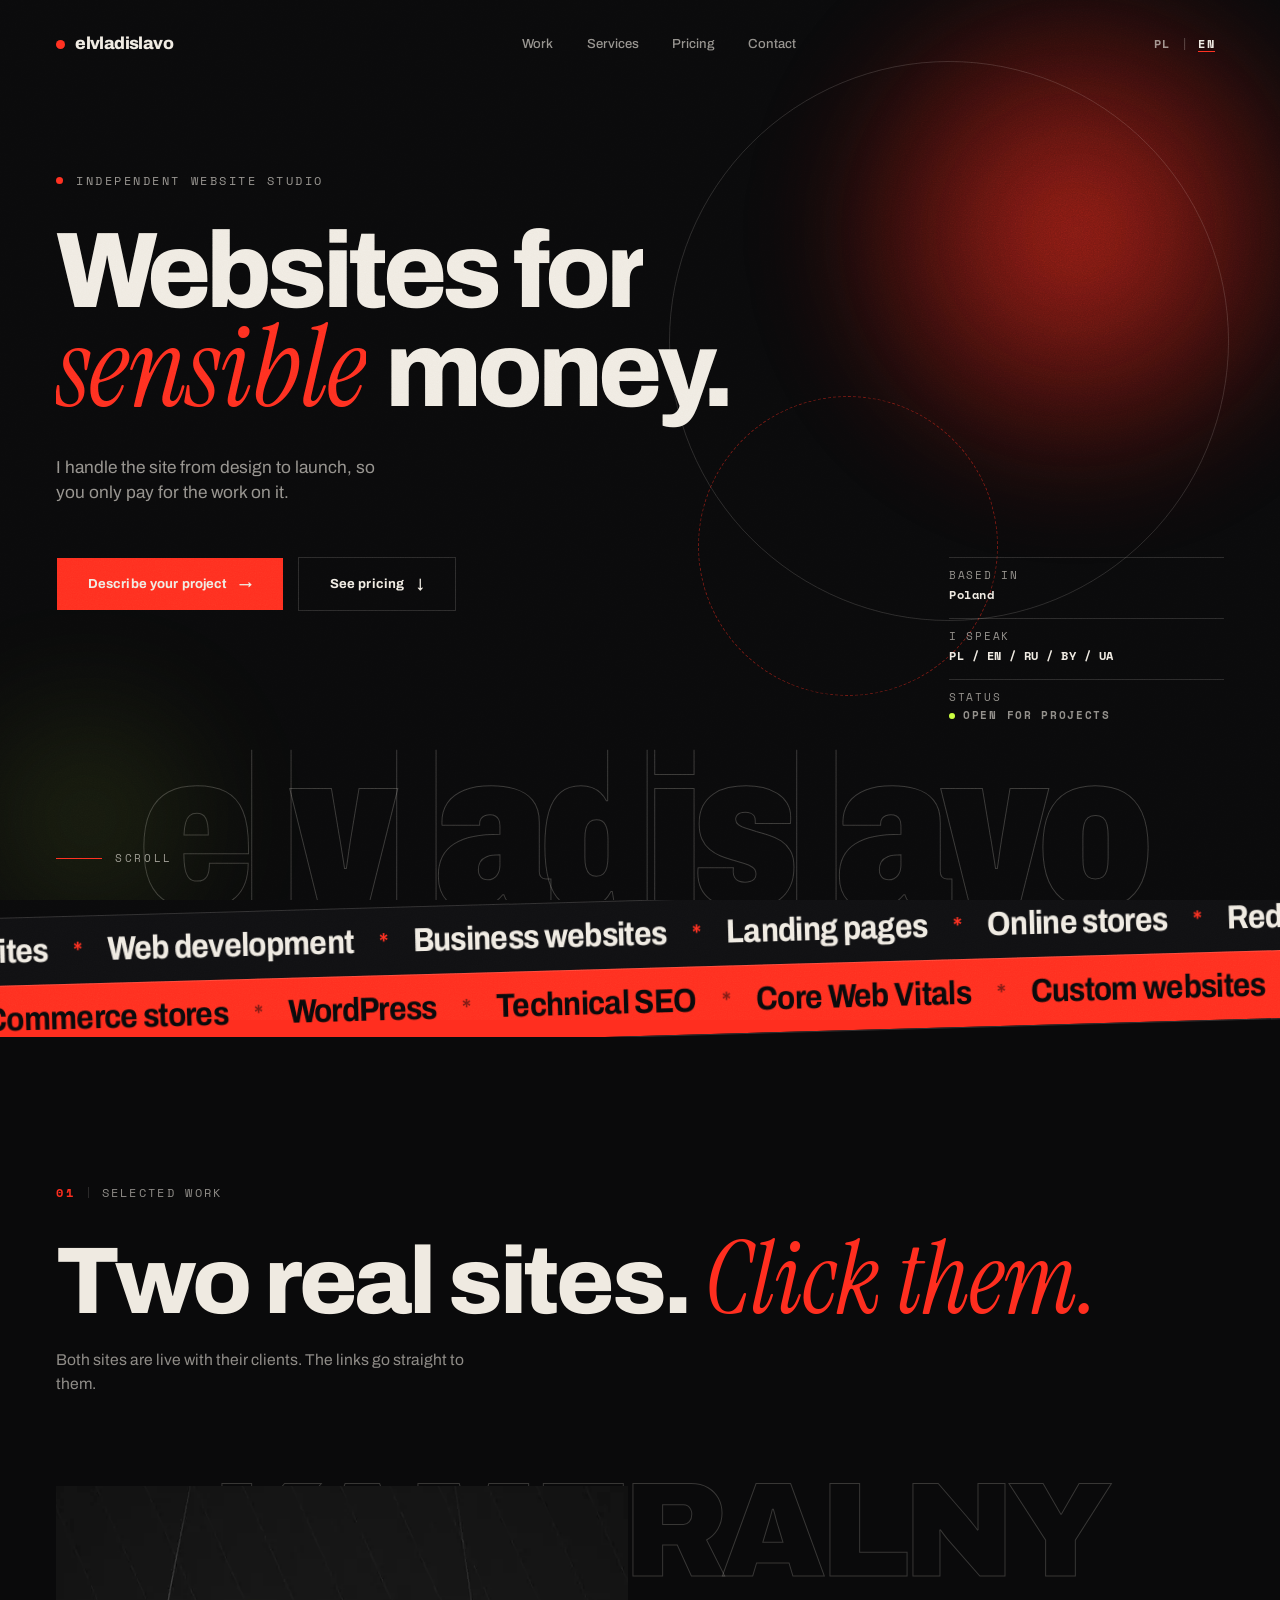
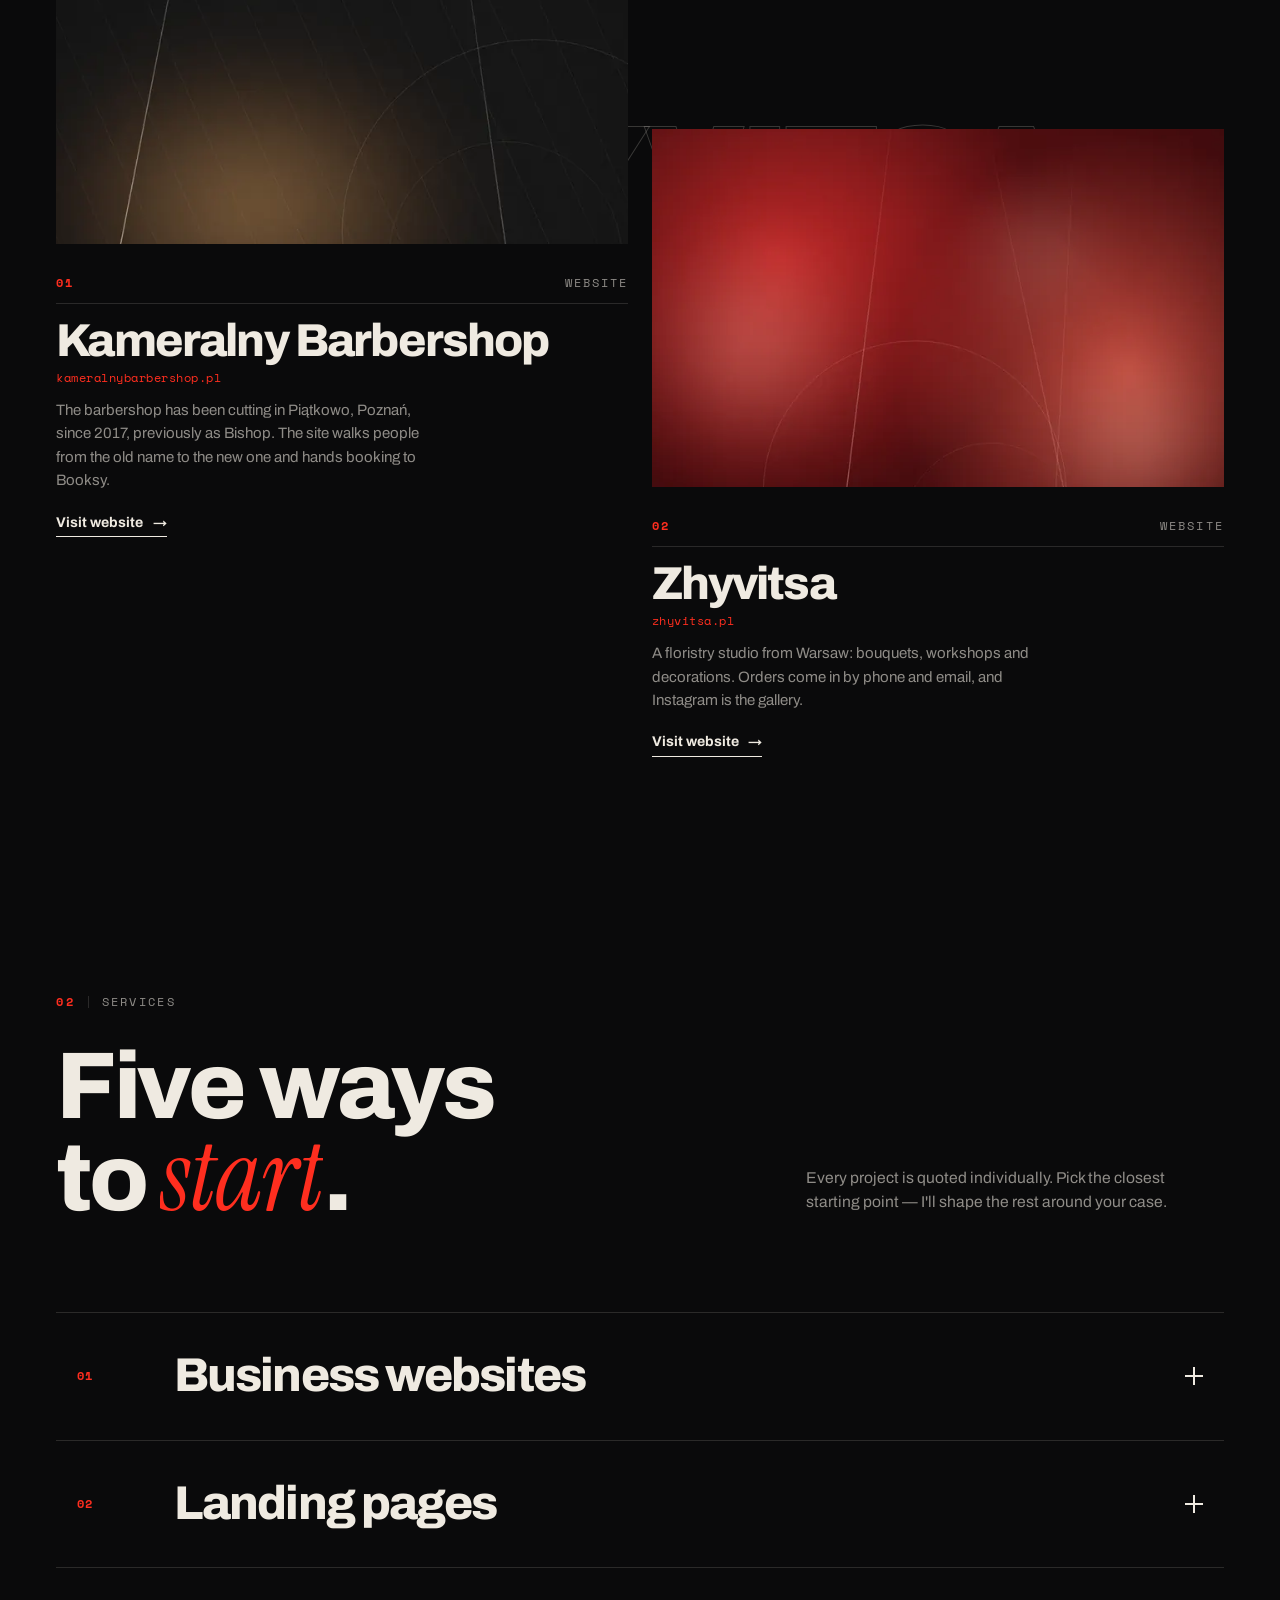
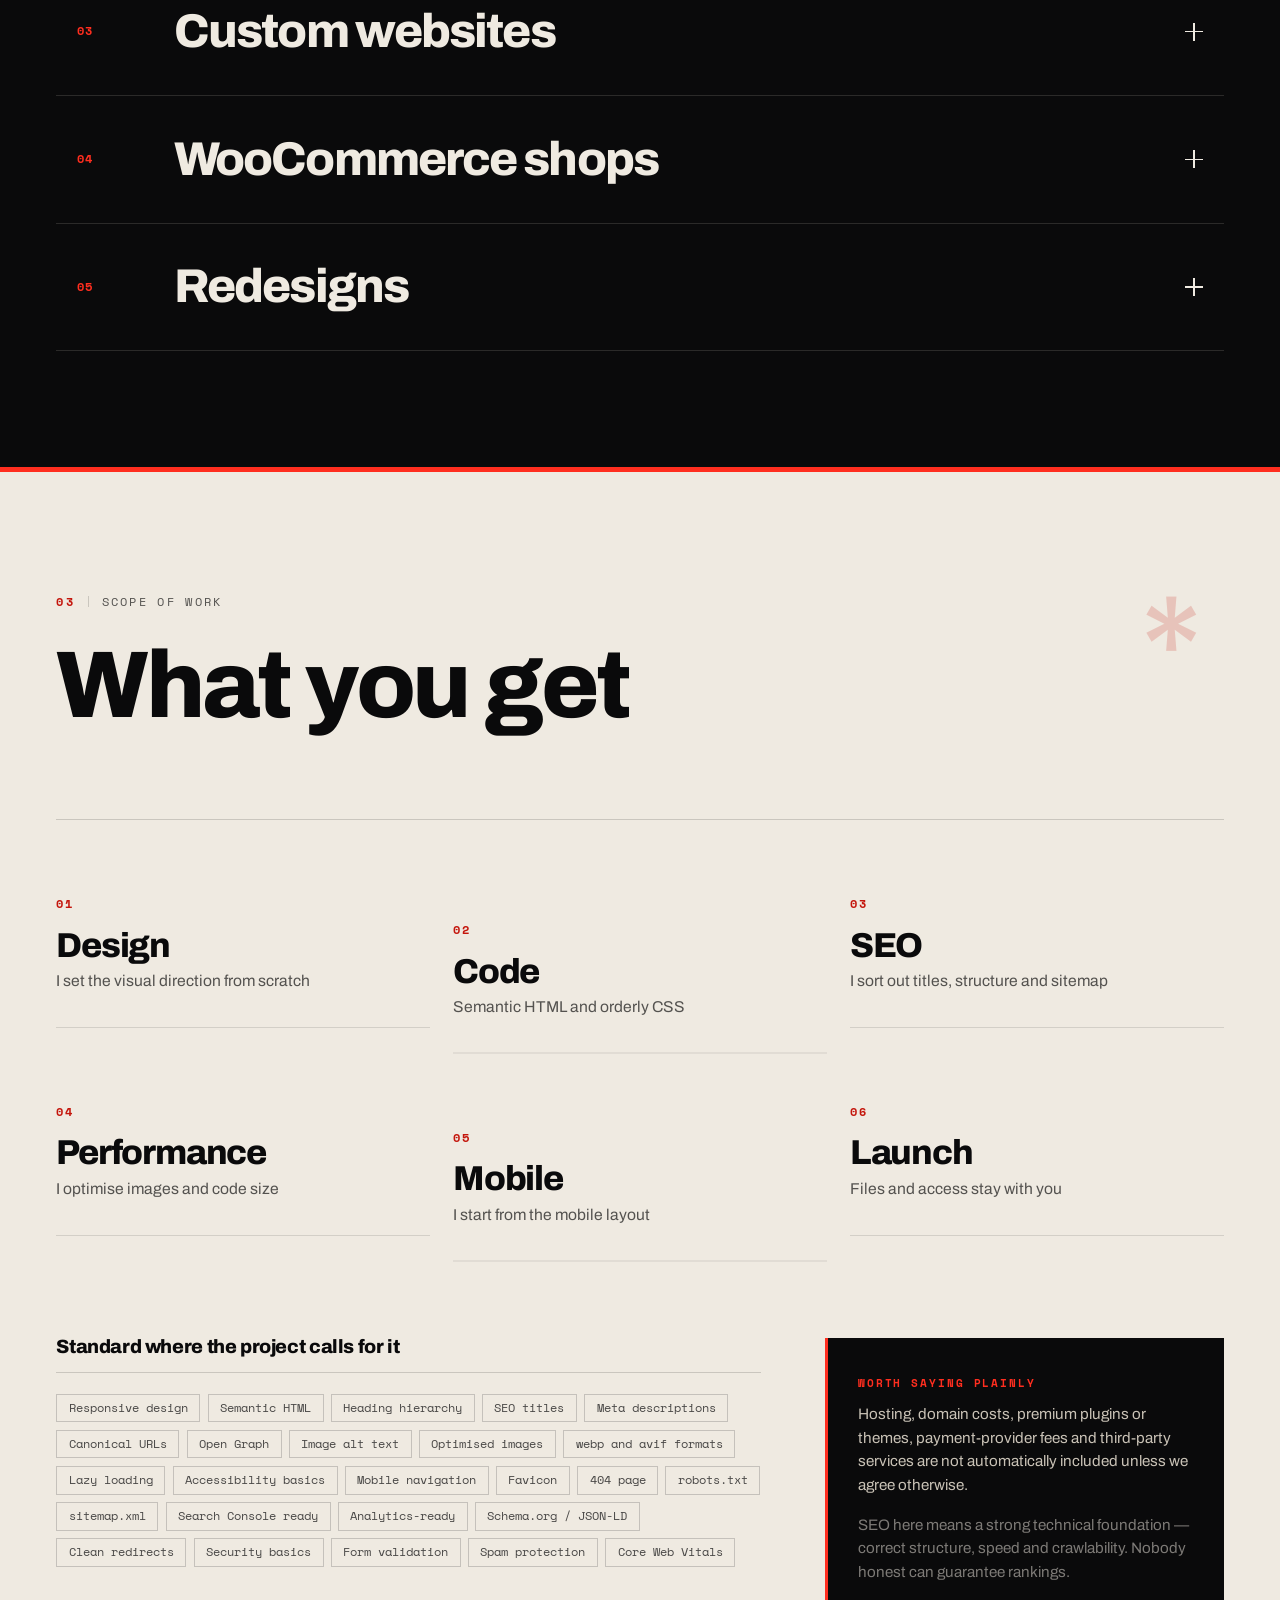
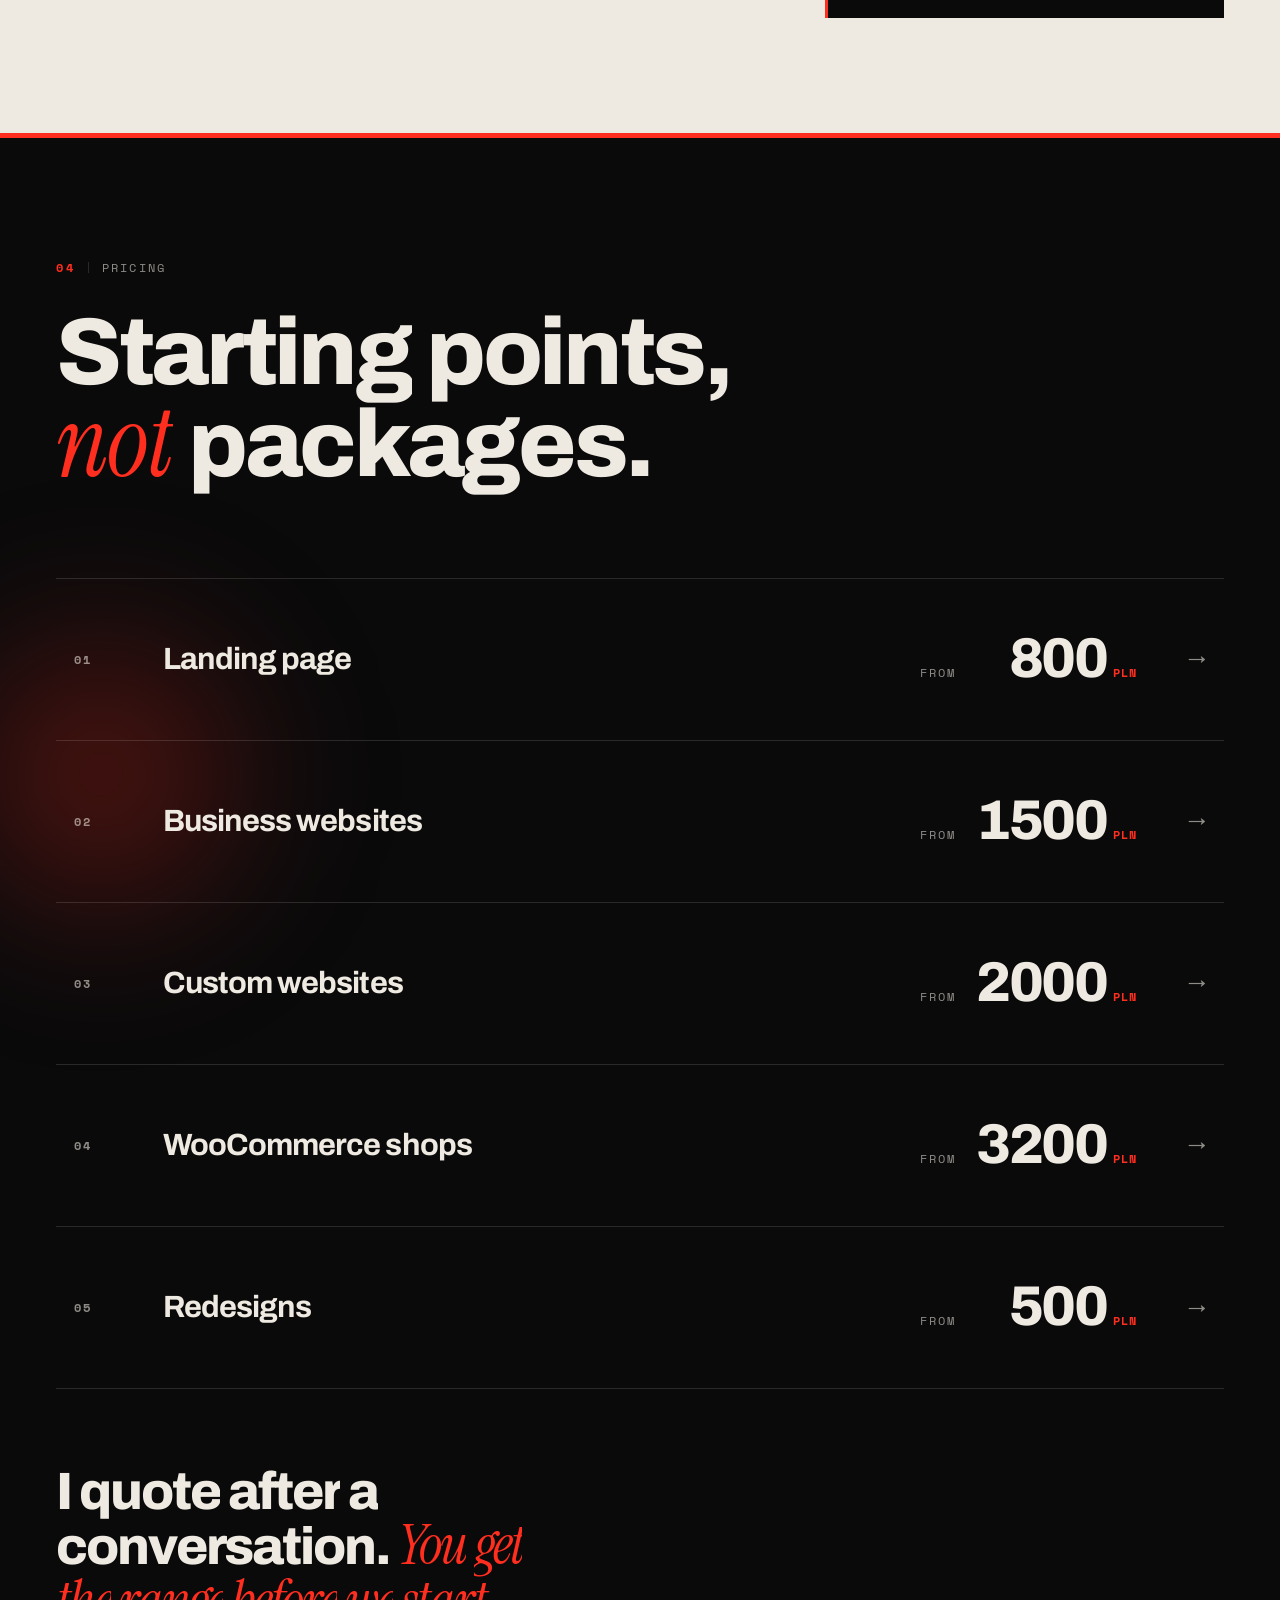
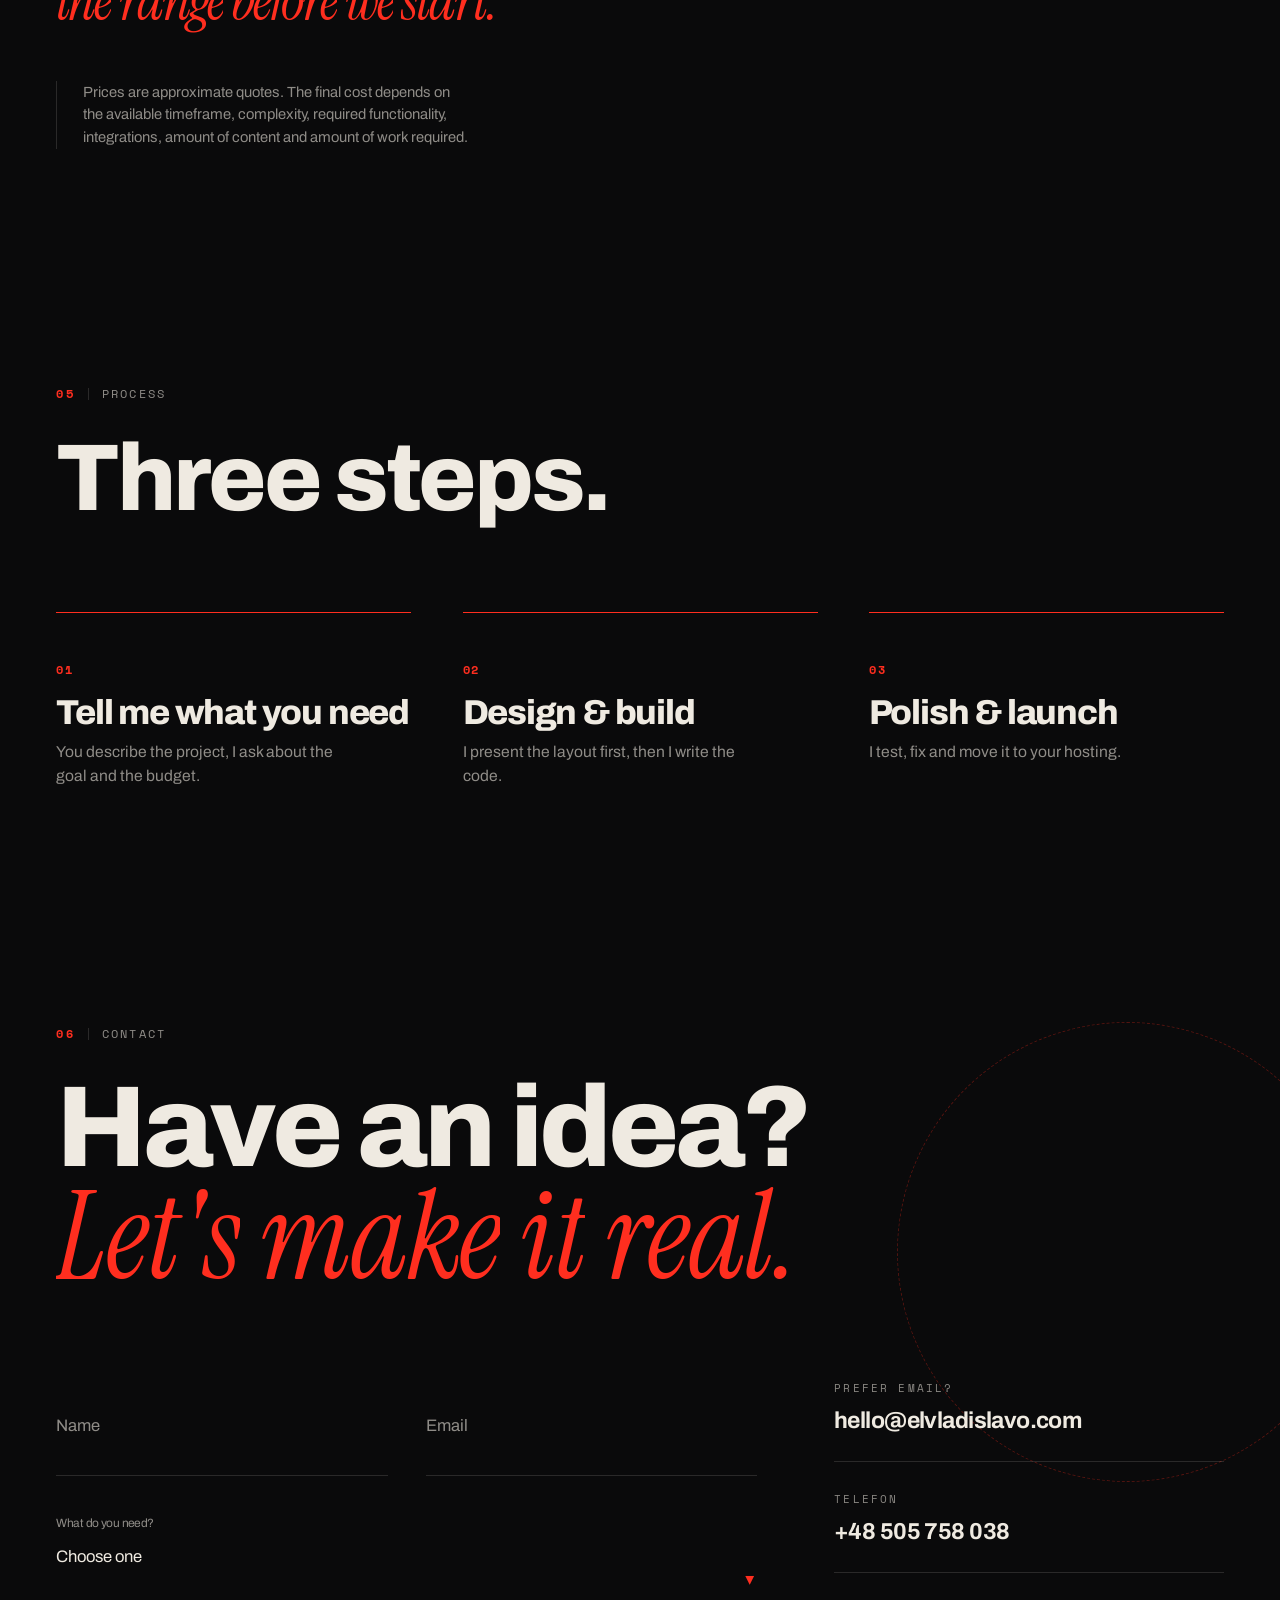
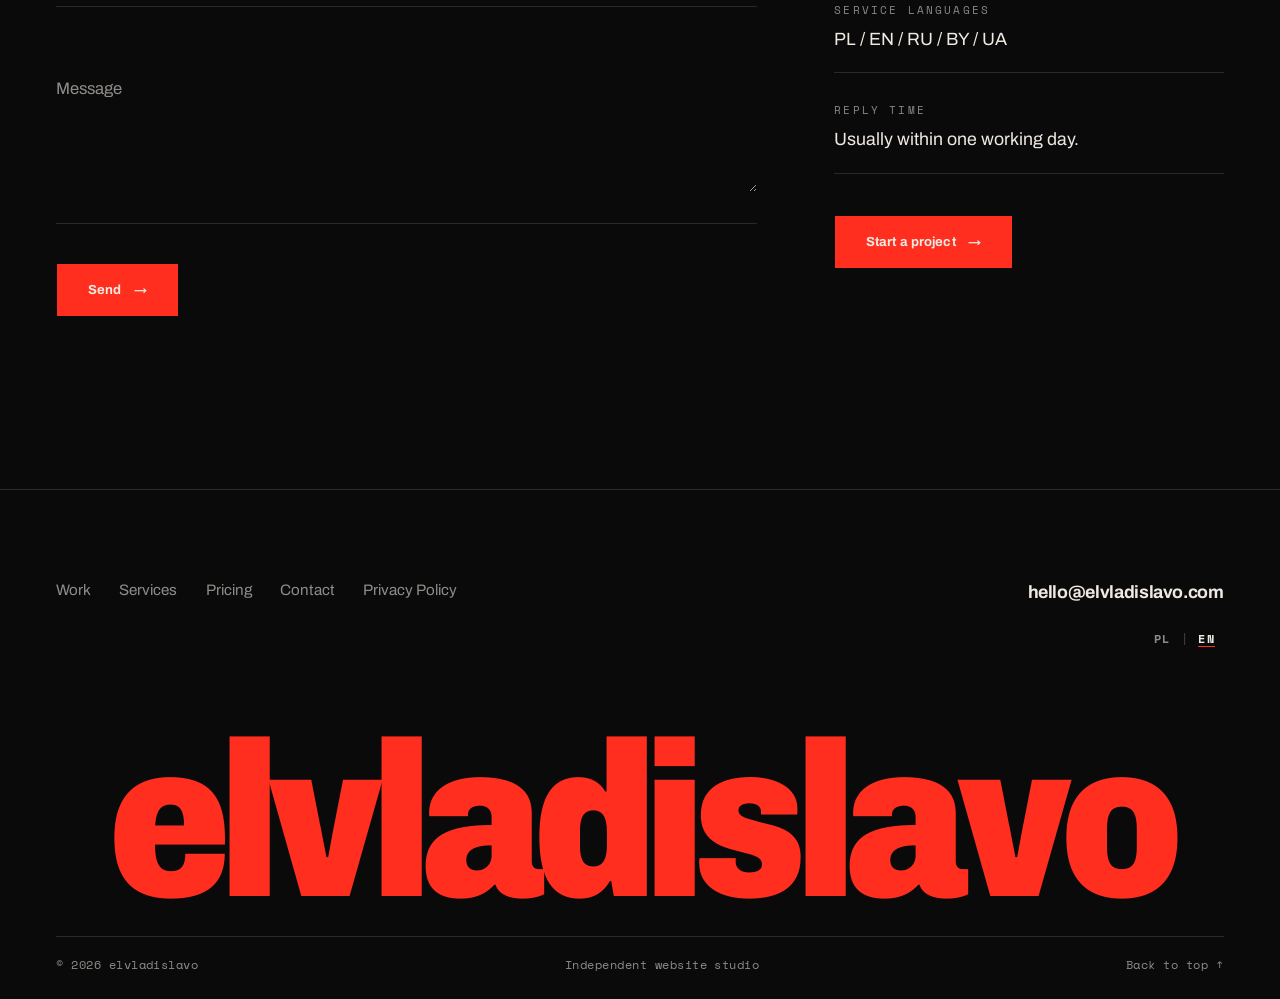
==== commit 5a638356: "Add files via upload" ====
--- a/index.html
+++ b/index.html
@@ -4,8 +4,8 @@
 <meta charset="utf-8">
 <meta name="viewport" content="width=device-width, initial-scale=1, viewport-fit=cover">
 
-<title>elvladislavo — Profesjonalne strony internetowe za rozsądne pieniądze</title>
-<meta name="description" content="Niezależne studio web-developmentu. Strony internetowe dla firm, landing page i sklepy WooCommerce — zaprojektowane, zbudowane i wdrożone na mocnym fundamencie technicznym.">
+<title>elvladislavo — strony internetowe za rozsądne pieniądze</title>
+<meta name="description" content="Niezależne studio stron internetowych. Strony dla firm, landing page i sklepy WooCommerce. Projektuję i piszę kod sam, bez agencji po drodze.">
 <link rel="canonical" href="https://elvladislavo.com/">
 <link rel="alternate" hreflang="en" href="https://elvladislavo.com/?lang=en">
 <link rel="alternate" hreflang="pl" href="https://elvladislavo.com/?lang=pl">
@@ -20,15 +20,15 @@
 <meta property="og:locale" content="pl_PL">
 <meta property="og:locale:alternate" content="en_GB">
 <meta property="og:url" content="https://elvladislavo.com/">
-<meta property="og:title" content="elvladislavo — Profesjonalne strony internetowe za rozsądne pieniądze">
-<meta property="og:description" content="Niezależne studio web-developmentu. Strony internetowe, landing page i sklepy WooCommerce — szybkie, dostępne i naprawdę dobrze wyglądające.">
+<meta property="og:title" content="elvladislavo — strony internetowe za rozsądne pieniądze">
+<meta property="og:description" content="Niezależne studio stron internetowych. Strony dla firm, landing page i sklepy WooCommerce. Projektuję i piszę kod sam, bez agencji po drodze.">
 <meta property="og:image" content="https://elvladislavo.com/assets/og-image.jpg">
 <meta property="og:image:width" content="1200">
 <meta property="og:image:height" content="630">
-<meta property="og:image:alt" content="elvladislavo — profesjonalne strony internetowe za rozsądne pieniądze">
+<meta property="og:image:alt" content="elvladislavo — strony internetowe za rozsądne pieniądze">
 <meta name="twitter:card" content="summary_large_image">
-<meta name="twitter:title" content="elvladislavo — Profesjonalne strony internetowe za rozsądne pieniądze">
-<meta name="twitter:description" content="Niezależne studio web-developmentu. Strony internetowe dla firm, landing page i sklepy WooCommerce.">
+<meta name="twitter:title" content="elvladislavo — strony internetowe za rozsądne pieniądze">
+<meta name="twitter:description" content="Niezależne studio stron internetowych. Strony dla firm, landing page i sklepy WooCommerce.">
 <meta name="twitter:image" content="https://elvladislavo.com/assets/og-image.jpg">
 
 <link rel="icon" href="assets/favicon.svg" type="image/svg+xml">
@@ -71,12 +71,12 @@
       "@id": "https://elvladislavo.com/#studio",
       "name": "elvladislavo",
       "alternateName": "elvladislavo web development studio",
-      "description": "Niezależne studio web-developmentu. Tworzę strony internetowe dla firm, landing page i sklepy WooCommerce na mocnym fundamencie technicznym.",
+      "description": "Niezależne studio stron internetowych. Projektuję i koduję strony dla firm, landing page i sklepy WooCommerce.",
       "url": "https://elvladislavo.com/",
       "email": "hello@elvladislavo.com",
       "image": "https://elvladislavo.com/assets/og-image.jpg",
       "logo": "https://elvladislavo.com/assets/favicon.svg",
-      "priceRange": "800–3000+ PLN",
+      "priceRange": "500–3200+ PLN",
       "currenciesAccepted": "PLN",
       "address": {
         "@type": "PostalAddress",
@@ -94,7 +94,10 @@
       ],
       "knowsLanguage": [
         "pl",
-        "en"
+        "en",
+        "ru",
+        "be",
+        "uk"
       ],
       "makesOffer": [
         {
@@ -109,7 +112,7 @@
         },
         {
           "@type": "Offer",
-          "name": "Strona firmowa",
+          "name": "Strony dla firm",
           "priceSpecification": {
             "@type": "PriceSpecification",
             "minPrice": 1500,
@@ -119,20 +122,30 @@
         },
         {
           "@type": "Offer",
-          "name": "Sklep WordPress / WooCommerce",
+          "name": "Sklepy WooCommerce",
           "priceSpecification": {
             "@type": "PriceSpecification",
-            "minPrice": 3000,
+            "minPrice": 3200,
             "priceCurrency": "PLN",
             "valueAddedTaxIncluded": false
           }
         },
         {
           "@type": "Offer",
-          "name": "Strona autorska",
+          "name": "Strony autorskie",
           "priceSpecification": {
             "@type": "PriceSpecification",
             "minPrice": 2000,
+            "priceCurrency": "PLN",
+            "valueAddedTaxIncluded": false
+          }
+        },
+        {
+          "@type": "Offer",
+          "name": "Redesign",
+          "priceSpecification": {
+            "@type": "PriceSpecification",
+            "minPrice": 500,
             "priceCurrency": "PLN",
             "valueAddedTaxIncluded": false
           }
@@ -147,7 +160,7 @@
             "itemOffered": {
               "@type": "Service",
               "name": "Strony dla firm",
-              "description": "Profesjonalne strony dla firm, freelancerów i lokalnych biznesów."
+              "description": "Kilka podstron: oferta, o firmie, kontakt. Treści zmieniasz samodzielnie."
             }
           },
           {
@@ -155,7 +168,7 @@
             "itemOffered": {
               "@type": "Service",
               "name": "Landing page",
-              "description": "Skoncentrowane strony zaprojektowane, by przedstawić produkt, usługę lub ofertę."
+              "description": "Jedna strona pod jedną ofertę. Cała treść i formularz w jednym przewinięciu."
             }
           },
           {
@@ -163,15 +176,15 @@
             "itemOffered": {
               "@type": "Service",
               "name": "Strony autorskie",
-              "description": "Unikalne strony budowane wokół rzeczywistych potrzeb projektu."
+              "description": "Własny układ, krój pisma i animacje, dobrane pod jedną markę."
             }
           },
           {
             "@type": "Offer",
             "itemOffered": {
               "@type": "Service",
-              "name": "Sklepy WordPress",
-              "description": "Nowoczesne sklepy internetowe oparte na WordPress i WooCommerce."
+              "name": "Sklepy WooCommerce",
+              "description": "Katalog, koszyk i płatności uruchamiam na WordPressie."
             }
           },
           {
@@ -179,7 +192,7 @@
             "itemOffered": {
               "@type": "Service",
               "name": "Redesign",
-              "description": "Przekształcanie przestarzałych stron i sklepów w coś nowoczesnego, szybkiego i użytecznego."
+              "description": "Treści i adresy zostają. Zmieniam wygląd, wersję mobilną i czas ładowania."
             }
           }
         ]
@@ -321,16 +334,16 @@
   <div class="hero__inner">
     <p class="hero__eyebrow reveal">
       <span class="dot" aria-hidden="true"></span>
-      <span data-i18n="hero.eyebrow">Niezależne studio web-developmentu</span>
+      <span data-i18n="hero.eyebrow">Niezależne studio stron internetowych</span>
     </p>
 
-    <h1 class="hero__title" id="hero-title" data-split data-i18n-html="hero.title">Profesjonalne strony internetowe za <em>rozsądne</em> pieniądze.</h1>
-
-    <p class="hero__lede reveal" data-delay="120" data-i18n="hero.lede">Dobry design nie powinien kosztować fortuny.</p>
+    <h1 class="hero__title" id="hero-title" data-split data-i18n-html="hero.title">Strony internetowe za <em>rozsądne</em> pieniądze.</h1>
+
+    <p class="hero__lede reveal" data-delay="120" data-i18n="hero.lede">Zajmuję się stroną od projektu po wdrożenie, więc płacisz tylko za pracę nad nią.</p>
 
     <div class="hero__actions reveal" data-delay="220">
       <a class="btn btn--fill magnet" href="#contact">
-        <span class="btn__t" data-i18n="hero.cta1">Zbudujmy coś</span>
+        <span class="btn__t" data-i18n="hero.cta1">Opisz projekt</span>
         <span class="btn__a" aria-hidden="true">→</span>
       </a>
       <a class="btn btn--ghost" href="#pricing">
@@ -341,7 +354,7 @@
 
     <ul class="hero__meta reveal" data-delay="320">
       <li><span data-i18n="hero.m1k">Lokalizacja</span><b data-i18n="hero.m1v">Polska</b></li>
-      <li><span data-i18n="hero.m2k">Języki</span><b>PL / EN</b></li>
+      <li><span data-i18n="hero.m2k">Rozmawiam w</span><b>PL / EN / RU / BY / UA</b></li>
       <li><span data-i18n="hero.m3k">Status</span><b class="live"><i aria-hidden="true"></i><span data-i18n="hero.m3v">Przyjmuję projekty</span></b></li>
     </ul>
   </div>
@@ -375,7 +388,7 @@
   <header class="sec__head">
     <span class="label"><i aria-hidden="true">01</i><span data-i18n="work.label">Wybrane realizacje</span></span>
     <h2 class="sec__title" id="work-title" data-split data-i18n-html="work.title">Dwie prawdziwe strony. <em>Kliknij.</em></h2>
-    <p class="sec__lede" data-i18n="work.lede">Działające projekty, nie makiety. Każdy link prowadzi do prawdziwej strony.</p>
+    <p class="sec__lede" data-i18n="work.lede">Obie strony pracują u klientów. Linki prowadzą prosto do nich.</p>
   </header>
 
   <div class="projects">
@@ -406,7 +419,7 @@
           </span>
           <span class="proj__name">Kameralny Barbershop</span>
           <span class="proj__domain">kameralnybarbershop.pl</span>
-          <span class="proj__desc" data-i18n="work.p1">Wyrazista strona dla nowoczesnego barbershopu, skupiona na atmosferze, identyfikacji marki i łatwym dostępie do najważniejszych informacji.</span>
+          <span class="proj__desc" data-i18n="work.p1">Barbershop tnie na poznańskim Piątkowie od 2017 roku, wcześniej jako Bishop. Strona przeprowadza klientów ze starej nazwy na nową, a rezerwację oddaje do Booksy.</span>
           <span class="proj__cta"><span data-i18n="work.visit">Zobacz stronę</span><i aria-hidden="true">→</i></span>
         </span>
       </a>
@@ -438,7 +451,7 @@
           </span>
           <span class="proj__name">Zhyvitsa</span>
           <span class="proj__domain">zhyvitsa.pl</span>
-          <span class="proj__desc" data-i18n="work.p2">Autorska strona internetowa zaprojektowana, aby nadać marce wyrazisty charakter i nowoczesną obecność w sieci.</span>
+          <span class="proj__desc" data-i18n="work.p2">Pracownia florystyczna z Warszawy: bukiety, warsztaty i dekoracje. Zamówienia przyjmuje telefonicznie i mailowo, a galerią jest Instagram.</span>
           <span class="proj__cta"><span data-i18n="work.visit">Zobacz stronę</span><i aria-hidden="true">→</i></span>
         </span>
       </a>
@@ -454,7 +467,7 @@
       <span class="label"><i aria-hidden="true">02</i><span data-i18n="svc.label">Usługi</span></span>
       <h2 class="sec__title" id="svc-title" data-split data-i18n-html="svc.title">Pięć sposobów, żeby <em>zacząć</em>.</h2>
     </div>
-    <p class="sec__note" data-i18n="svc.note">Każdy projekt wyceniam indywidualnie. Wybierz najbliższy punkt wyjścia — resztę dopasowuję do tego, czego naprawdę potrzebujesz.</p>
+    <p class="sec__note" data-i18n="svc.note">Każdy projekt wyceniam indywidualnie. Wybierz najbliższy punkt wyjścia — resztę dopasuję do Twojego przypadku.</p>
   </header>
 
   <div class="svc" id="svcList">
@@ -464,13 +477,13 @@
         <button type="button" class="svc__row" aria-expanded="false" aria-controls="svc-p1">
           <span class="svc__num">01</span>
           <span class="svc__name" data-i18n="svc.n1">Strony dla firm</span>
-          <span class="svc__hint" data-i18n="svc.d1">Profesjonalne strony dla firm, freelancerów i lokalnych biznesów.</span>
+          <span class="svc__hint" data-i18n="svc.d1">Kilka podstron: oferta, o firmie, kontakt. Treści zmieniasz samodzielnie.</span>
           <span class="svc__sign" aria-hidden="true"></span>
         </button>
       </h3>
       <div class="svc__panel" id="svc-p1" role="region">
         <div class="svc__pin">
-          <p data-i18n="svc.d1">Profesjonalne strony dla firm, freelancerów i lokalnych biznesów.</p>
+          <p data-i18n="svc.d1">Kilka podstron: oferta, o firmie, kontakt. Treści zmieniasz samodzielnie.</p>
           <ul class="tags">
             <li data-i18n="tag.pages">Struktura wielostronicowa</li><li data-i18n="tag.cms">Edytowalne treści</li>
             <li data-i18n="tag.seo">Techniczna baza SEO</li><li data-i18n="tag.forms">Formularze kontaktowe</li>
@@ -485,13 +498,13 @@
         <button type="button" class="svc__row" aria-expanded="false" aria-controls="svc-p2">
           <span class="svc__num">02</span>
           <span class="svc__name" data-i18n="svc.n2">Landing page</span>
-          <span class="svc__hint" data-i18n="svc.d2">Skoncentrowane strony zaprojektowane, by przedstawić produkt, usługę lub ofertę.</span>
+          <span class="svc__hint" data-i18n="svc.d2">Jedna strona pod jedną ofertę. Cała treść i formularz w jednym przewinięciu.</span>
           <span class="svc__sign" aria-hidden="true"></span>
         </button>
       </h3>
       <div class="svc__panel" id="svc-p2" role="region">
         <div class="svc__pin">
-          <p data-i18n="svc.d2">Skoncentrowane strony zaprojektowane, by przedstawić produkt, usługę lub ofertę.</p>
+          <p data-i18n="svc.d2">Jedna strona pod jedną ofertę. Cała treść i formularz w jednym przewinięciu.</p>
           <ul class="tags">
             <li data-i18n="tag.single">Jedna strona</li><li data-i18n="tag.cta">Jasne wezwanie do działania</li>
             <li data-i18n="tag.speed">Szybkie ładowanie</li><li data-i18n="tag.analytics">Gotowe pod analitykę</li>
@@ -505,13 +518,13 @@
         <button type="button" class="svc__row" aria-expanded="false" aria-controls="svc-p3">
           <span class="svc__num">03</span>
           <span class="svc__name" data-i18n="svc.n3">Strony autorskie</span>
-          <span class="svc__hint" data-i18n="svc.d3">Unikalne strony budowane wokół rzeczywistych potrzeb projektu.</span>
+          <span class="svc__hint" data-i18n="svc.d3">Własny układ, krój pisma i animacje, dobrane pod jedną markę.</span>
           <span class="svc__sign" aria-hidden="true"></span>
         </button>
       </h3>
       <div class="svc__panel" id="svc-p3" role="region">
         <div class="svc__pin">
-          <p data-i18n="svc.d3">Unikalne strony budowane wokół rzeczywistych potrzeb projektu.</p>
+          <p data-i18n="svc.d3">Własny układ, krój pisma i animacje, dobrane pod jedną markę.</p>
           <ul class="tags">
             <li data-i18n="tag.art">Autorski kierunek wizualny</li><li data-i18n="tag.motion">Przemyślana animacja</li>
             <li data-i18n="tag.hand">Kod pisany ręcznie</li><li data-i18n="tag.a11y">Podstawy dostępności</li>
@@ -524,16 +537,16 @@
       <h3 class="svc__h">
         <button type="button" class="svc__row" aria-expanded="false" aria-controls="svc-p4">
           <span class="svc__num">04</span>
-          <span class="svc__name" data-i18n="svc.n4">Sklepy WordPress</span>
-          <span class="svc__hint" data-i18n="svc.d4">Nowoczesne sklepy internetowe oparte na WordPress + WooCommerce.</span>
+          <span class="svc__name" data-i18n="svc.n4">Sklepy WooCommerce</span>
+          <span class="svc__hint" data-i18n="svc.d4">Katalog, koszyk i płatności uruchamiam na WordPressie.</span>
           <span class="svc__sign" aria-hidden="true"></span>
         </button>
       </h3>
       <div class="svc__panel" id="svc-p4" role="region">
         <div class="svc__pin svc__pin--cols">
           <div>
-            <p data-i18n="svc.d4">Nowoczesne sklepy internetowe oparte na WordPress + WooCommerce.</p>
-            <p class="svc__sub" data-i18n="svc.d4b">Zbudowane tak, żebyś mógł prowadzić sklep samodzielnie: dodawanie i edycja produktów, obsługa zamówień, aktualizacja treści, konfiguracja płatności i wysyłki — wszystko z panelu WordPressa.</p>
+            <p data-i18n="svc.d4">Katalog, koszyk i płatności uruchamiam na WordPressie.</p>
+            <p class="svc__sub" data-i18n="svc.d4b">Sklep prowadzisz potem samodzielnie: dodajesz i edytujesz produkty, obsługujesz zamówienia, zmieniasz treści, ustawiasz płatności i wysyłkę — wszystko z panelu WordPressa.</p>
           </div>
           <ul class="tags">
             <li data-i18n="tag.cat">Katalog produktów</li><li data-i18n="tag.cart">Koszyk</li>
@@ -551,13 +564,13 @@
         <button type="button" class="svc__row" aria-expanded="false" aria-controls="svc-p5">
           <span class="svc__num">05</span>
           <span class="svc__name" data-i18n="svc.n5">Redesign</span>
-          <span class="svc__hint" data-i18n="svc.d5">Przekształcam przestarzałe strony i sklepy w coś nowoczesnego, szybkiego i użytecznego.</span>
+          <span class="svc__hint" data-i18n="svc.d5">Treści i adresy zostają. Zmieniam wygląd, wersję mobilną i czas ładowania.</span>
           <span class="svc__sign" aria-hidden="true"></span>
         </button>
       </h3>
       <div class="svc__panel" id="svc-p5" role="region">
         <div class="svc__pin">
-          <p data-i18n="svc.d5">Przekształcam przestarzałe strony i sklepy w coś nowoczesnego, szybkiego i użytecznego.</p>
+          <p data-i18n="svc.d5">Treści i adresy zostają. Zmieniam wygląd, wersję mobilną i czas ładowania.</p>
           <ul class="tags">
             <li data-i18n="tag.audit">Przegląd struktury</li><li data-i18n="tag.rebuild">Przebudowa wizualna</li>
             <li data-i18n="tag.mobile">Naprawa wersji mobilnej</li><li data-i18n="tag.redir">Czyste przekierowania</li>
@@ -575,17 +588,17 @@
   <div class="approach__deco" aria-hidden="true"><span>*</span></div>
 
   <header class="sec__head">
-    <span class="label"><i aria-hidden="true">03</i><span data-i18n="app.label">Co dostajesz</span></span>
-    <h2 class="sec__title" id="app-title" data-split data-i18n-html="app.title">Nie tylko <em>ładna</em> strona.</h2>
+    <span class="label"><i aria-hidden="true">03</i><span data-i18n="app.label">Zakres prac</span></span>
+    <h2 class="sec__title" id="app-title" data-split data-i18n="app.title">Co dostajesz</h2>
   </header>
 
   <ol class="grid6">
-    <li class="cell" data-cell><span class="cell__n">01</span><h3 data-i18n="app.h1">Design</h3><p data-i18n="app.p1">Autorski kierunek wizualny</p></li>
-    <li class="cell" data-cell><span class="cell__n">02</span><h3 data-i18n="app.h2">Kod</h3><p data-i18n="app.p2">Czysta, responsywna implementacja</p></li>
-    <li class="cell" data-cell><span class="cell__n">03</span><h3 data-i18n="app.h3">SEO</h3><p data-i18n="app.p3">Mocny fundament techniczny</p></li>
-    <li class="cell" data-cell><span class="cell__n">04</span><h3 data-i18n="app.h4">Wydajność</h3><p data-i18n="app.p4">Szybko i lekko</p></li>
-    <li class="cell" data-cell><span class="cell__n">05</span><h3 data-i18n="app.h5">Mobile</h3><p data-i18n="app.p5">Zaprojektowane pod każdy ekran</p></li>
-    <li class="cell" data-cell><span class="cell__n">06</span><h3 data-i18n="app.h6">Wdrożenie</h3><p data-i18n="app.p6">Gotowe do publikacji</p></li>
+    <li class="cell" data-cell><span class="cell__n">01</span><h3 data-i18n="app.h1">Design</h3><p data-i18n="app.p1">Kierunek wizualny ustalam od zera</p></li>
+    <li class="cell" data-cell><span class="cell__n">02</span><h3 data-i18n="app.h2">Kod</h3><p data-i18n="app.p2">Semantyczny HTML i uporządkowany CSS</p></li>
+    <li class="cell" data-cell><span class="cell__n">03</span><h3 data-i18n="app.h3">SEO</h3><p data-i18n="app.p3">Porządkuję tytuły, strukturę i mapę strony</p></li>
+    <li class="cell" data-cell><span class="cell__n">04</span><h3 data-i18n="app.h4">Wydajność</h3><p data-i18n="app.p4">Optymalizuję obrazy i rozmiar kodu</p></li>
+    <li class="cell" data-cell><span class="cell__n">05</span><h3 data-i18n="app.h5">Mobile</h3><p data-i18n="app.p5">Projektowanie zaczynam od wersji mobilnej</p></li>
+    <li class="cell" data-cell><span class="cell__n">06</span><h3 data-i18n="app.h6">Wdrożenie</h3><p data-i18n="app.p6">Pliki i dostępy zostają u Ciebie</p></li>
   </ol>
 
   <div class="incl">
@@ -596,7 +609,7 @@
         <li data-i18n="incl.3">Hierarchia nagłówków</li><li data-i18n="incl.4">Tytuły SEO</li>
         <li data-i18n="incl.5">Meta description</li><li data-i18n="incl.6">Adresy kanoniczne</li>
         <li data-i18n="incl.7">Open Graph</li><li data-i18n="incl.8">Atrybuty alt</li>
-        <li data-i18n="incl.9">Zoptymalizowane obrazy</li><li data-i18n="incl.10">Nowoczesne formaty</li>
+        <li data-i18n="incl.9">Zoptymalizowane obrazy</li><li data-i18n="incl.10">Formaty webp i avif</li>
         <li data-i18n="incl.11">Lazy loading</li><li data-i18n="incl.12">Podstawy dostępności</li>
         <li data-i18n="incl.13">Nawigacja mobilna</li><li data-i18n="incl.14">Favicon</li>
         <li data-i18n="incl.15">Strona 404</li><li data-i18n="incl.16">robots.txt</li>
@@ -633,28 +646,34 @@
     </a>
     <a class="price" href="#contact" data-cell>
       <span class="price__n">02</span>
-      <span class="price__name" data-i18n="pr.n2">Strona firmowa</span>
+      <span class="price__name" data-i18n="pr.n2">Strony dla firm</span>
       <span class="price__amt"><i data-i18n="pr.from">od</i><b>1500</b><u>PLN</u></span>
       <span class="price__go" aria-hidden="true">→</span>
     </a>    
      <a class="price" href="#contact" data-cell>
-      <span class="price__n">04</span>
-      <span class="price__name" data-i18n="pr.n4">Strona autorska</span>
+      <span class="price__n">03</span>
+      <span class="price__name" data-i18n="pr.n4">Strony autorskie</span>
       <span class="price__amt"><i data-i18n="pr.from">od</i><b>2000</b><u>PLN</u></span>
       <span class="price__go" aria-hidden="true">→</span>
     </a>
     <a class="price" href="#contact" data-cell>
-      <span class="price__n">03</span>
-      <span class="price__name" data-i18n="pr.n3">Sklep WordPress</span>
+      <span class="price__n">04</span>
+      <span class="price__name" data-i18n="pr.n3">Sklepy WooCommerce</span>
       <span class="price__amt"><i data-i18n="pr.from">od</i><b>3200</b><u>PLN</u></span>
       <span class="price__go" aria-hidden="true">→</span>
     </a>
+    <a class="price" href="#contact" data-cell>
+      <span class="price__n">05</span>
+      <span class="price__name" data-i18n="pr.n5">Redesign</span>
+      <span class="price__amt"><i data-i18n="pr.from">od</i><b>500</b><u>PLN</u></span>
+      <span class="price__go" aria-hidden="true">→</span>
+    </a>
 
   </div>
 
   <div class="pricing__foot">
-    <p class="statement" data-split data-i18n-html="pr.stat">Taniej niż typowa agencja. <em>Nie gorzej wykonane.</em></p>
-    <p class="fine" data-i18n="pr.fine">Podane ceny są orientacyjne, a nie stałe. Końcowa cena zależy od dostępnego czasu, złożoności projektu, wymaganych funkcji, integracji, ilości treści oraz zakresu prac.</p>
+    <p class="statement" data-split data-i18n-html="pr.stat">Wyceniam po rozmowie. <em>Widełki podaję przed startem.</em></p></p>
+    <p class="fine" data-i18n="pr.fine">Podane ceny są orientacyjne. Końcowa cena zależy od dostępnego czasu, złożoności projektu, wymaganych funkcji, integracji, ilości treści oraz zakresu prac.</p>
   </div>
 </section>
 
@@ -670,19 +689,19 @@
       <span class="step__n">01</span>
       <span class="step__line" aria-hidden="true"></span>
       <h3 data-i18n="pc.h1">Opowiedz, czego potrzebujesz</h3>
-      <p data-i18n="pc.p1">Krótka rozmowa o projekcie, celu i budżecie.</p>
+      <p data-i18n="pc.p1">Opisujesz projekt, ja pytam o cel i budżet.</p>
     </li>
     <li class="step" data-cell>
       <span class="step__n">02</span>
       <span class="step__line" aria-hidden="true"></span>
       <h3 data-i18n="pc.h2">Projekt i budowa</h3>
-      <p data-i18n="pc.p2">Projektuję i buduję stronę pod konkretny projekt.</p>
+      <p data-i18n="pc.p2">Najpierw przedstawiam układ, potem piszę kod.</p>
     </li>
     <li class="step" data-cell>
       <span class="step__n">03</span>
       <span class="step__line" aria-hidden="true"></span>
       <h3 data-i18n="pc.h3">Dopracowanie i publikacja</h3>
-      <p data-i18n="pc.p3">Dopracowanie, testy, optymalizacja i publikacja.</p>
+      <p data-i18n="pc.p3">Testuję, poprawiam i przenoszę na Twój hosting.</p>
     </li>
   </ol>
 </section>
@@ -719,7 +738,7 @@
           <option value="business" data-i18n="svc.n1">Strony dla firm</option>
           <option value="landing" data-i18n="svc.n2">Landing page</option>
           <option value="custom" data-i18n="svc.n3">Strony autorskie</option>
-          <option value="shop" data-i18n="svc.n4">Sklepy WordPress</option>
+          <option value="shop" data-i18n="svc.n4">Sklepy WooCommerce</option>
           <option value="redesign" data-i18n="svc.n5">Redesign</option>
           <option value="other" data-i18n="ct.other">Coś innego</option>
         </select>
@@ -761,8 +780,8 @@
   </div>
 
   <div class="contact__blk">
-    <span class="contact__k" data-i18n="ct.langs">Języki</span>
-    <p>Polski / English</p>
+    <span class="contact__k" data-i18n="ct.langs">Języki obsługi</span>
+    <p>PL / EN / RU / BY / UA</p>
   </div>
 
   <div class="contact__blk">
@@ -805,7 +824,7 @@
 
   <div class="foot__bar">
     <span>© <span id="yr">2026</span> elvladislavo</span>
-    <span data-i18n="foot.made">Niezależne studio web-developmentu</span>
+    <span data-i18n="foot.made">Niezależne studio stron internetowych</span>
     <a href="#top" class="foot__up"><span data-i18n="foot.top">Do góry</span> <i aria-hidden="true">↑</i></a>
   </div>
 </footer>
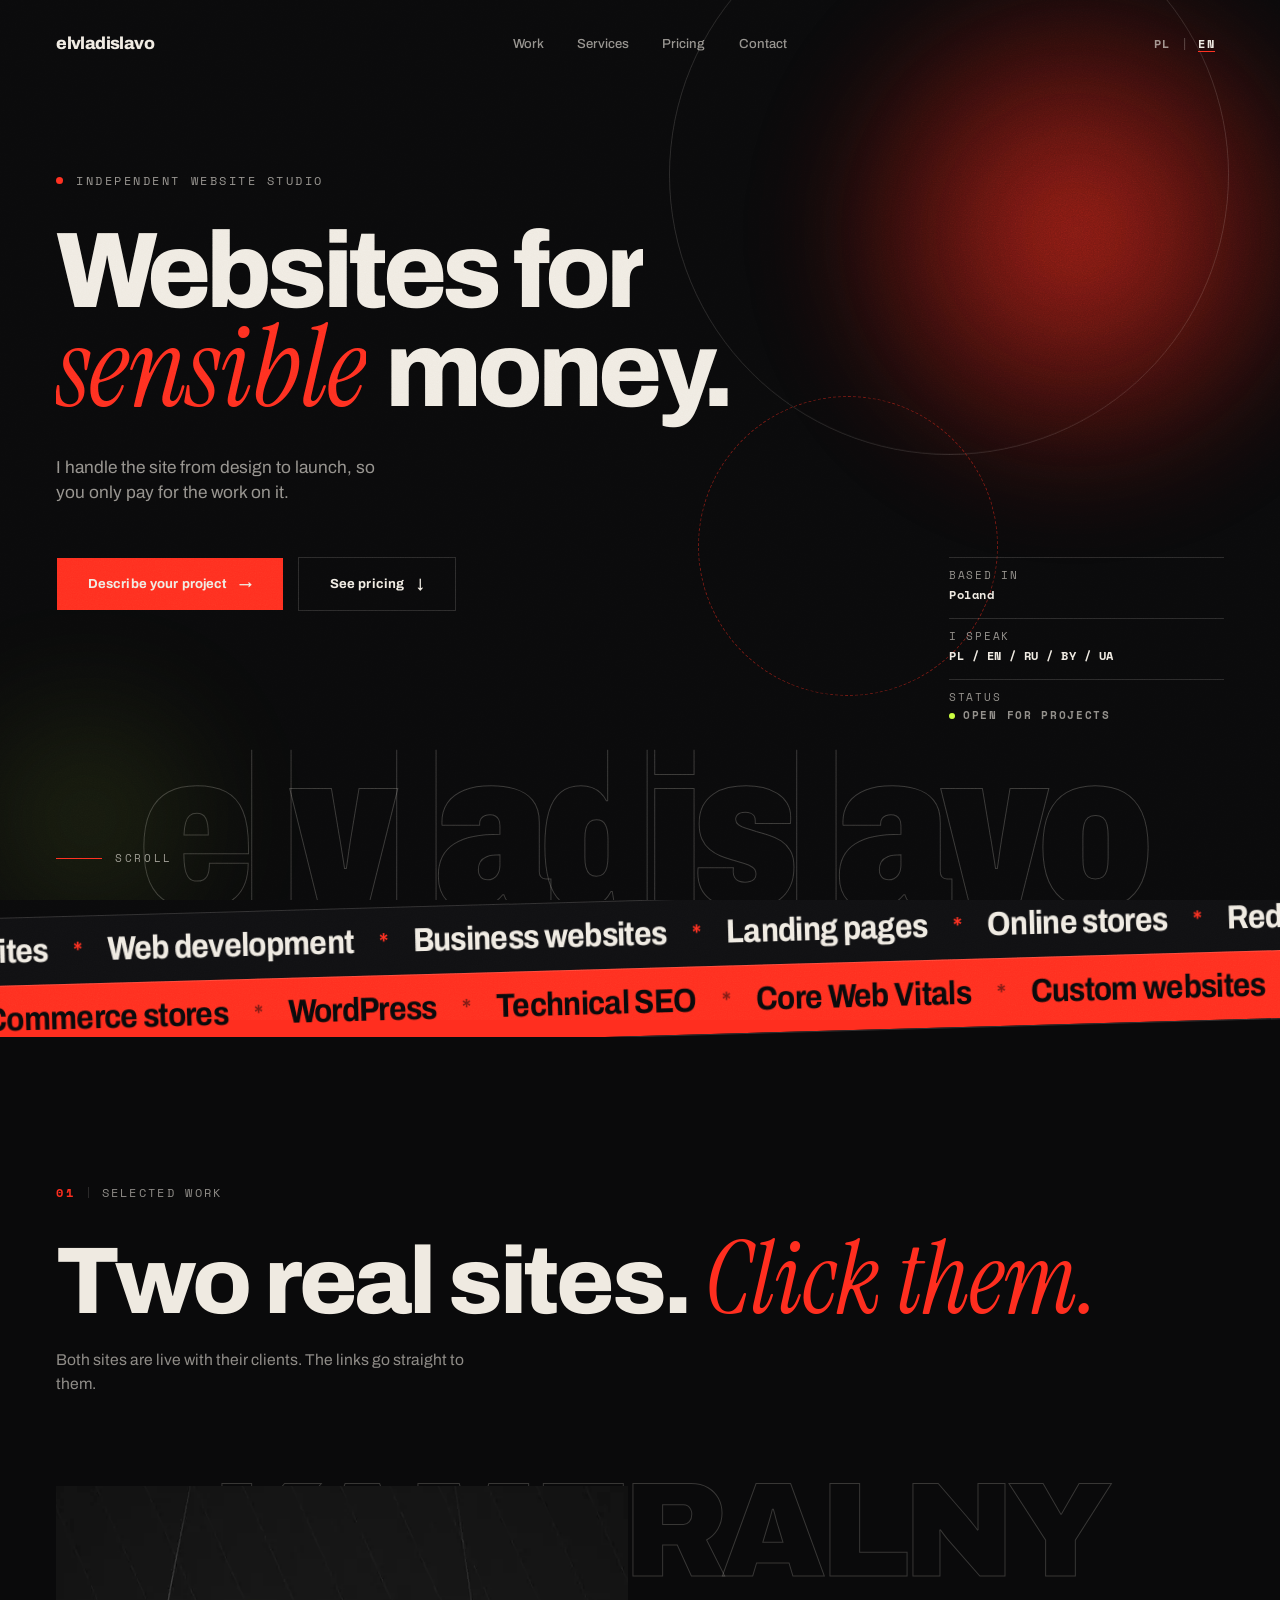
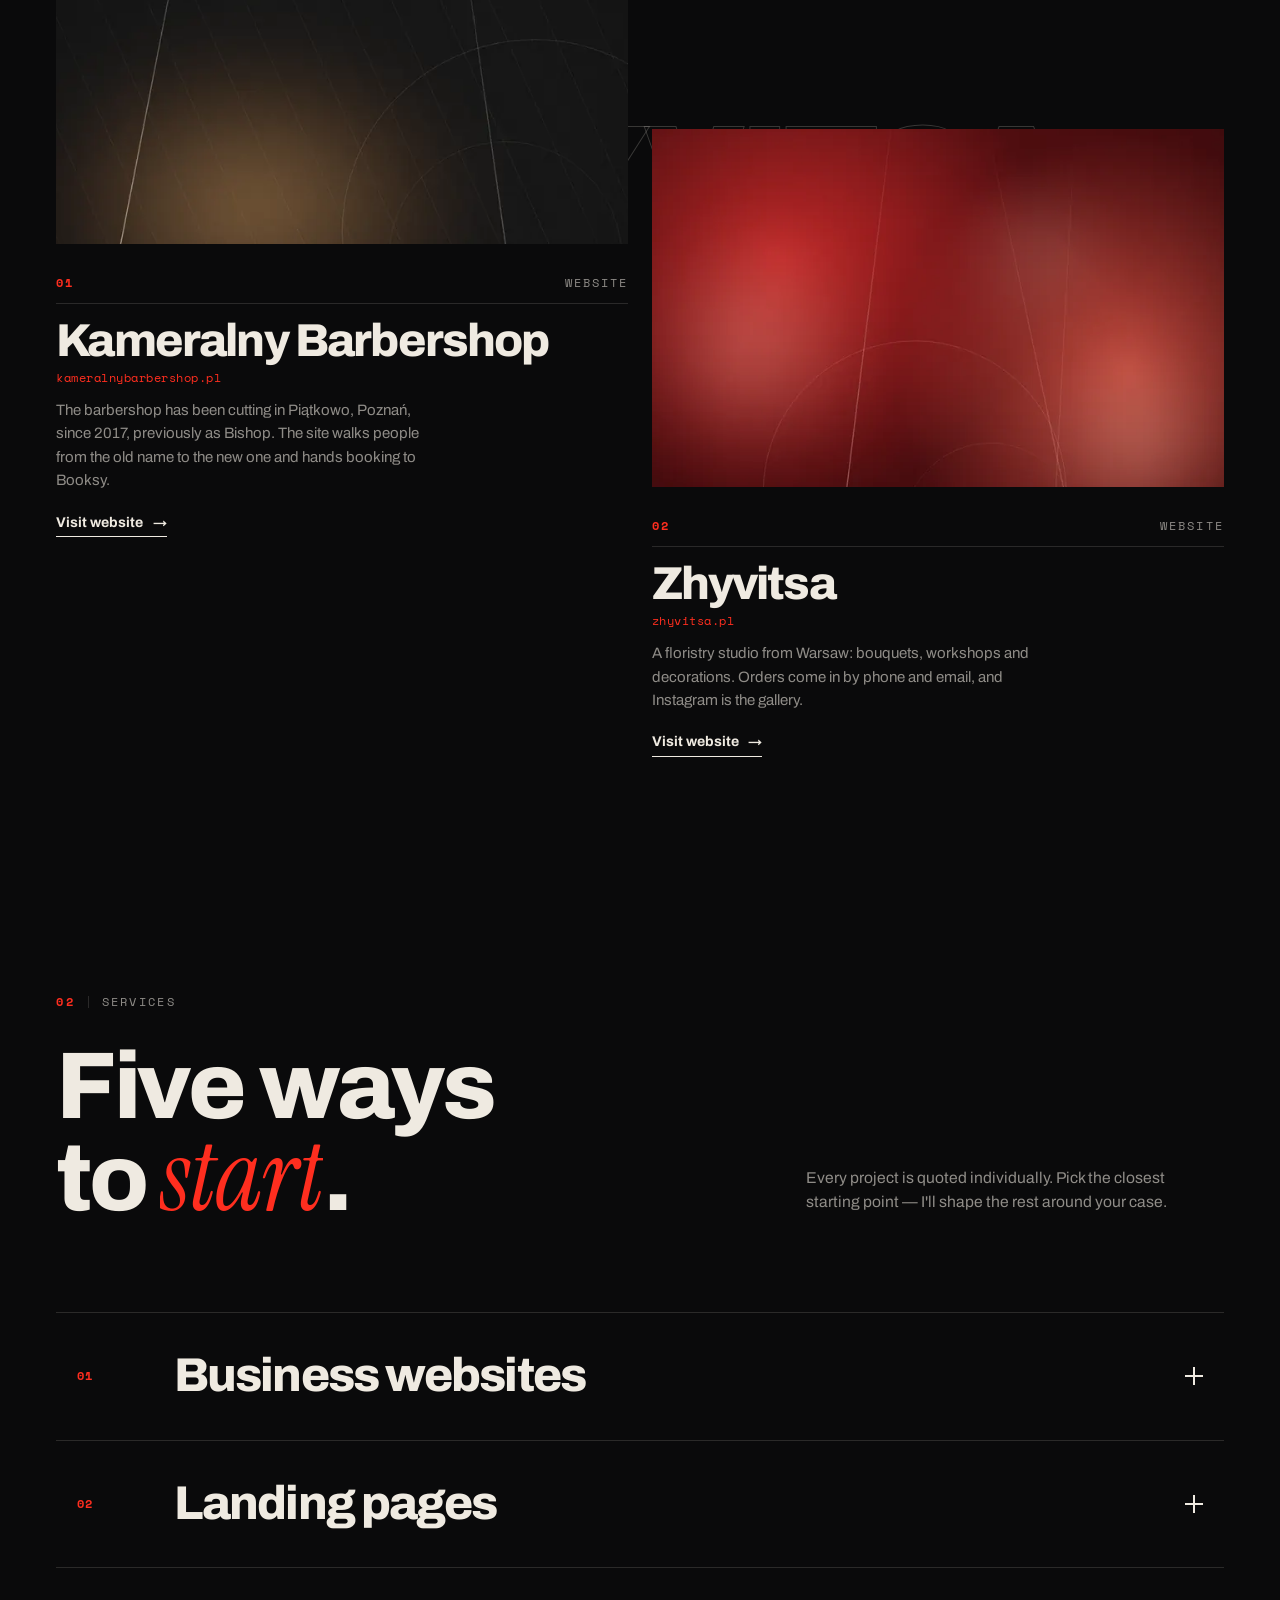
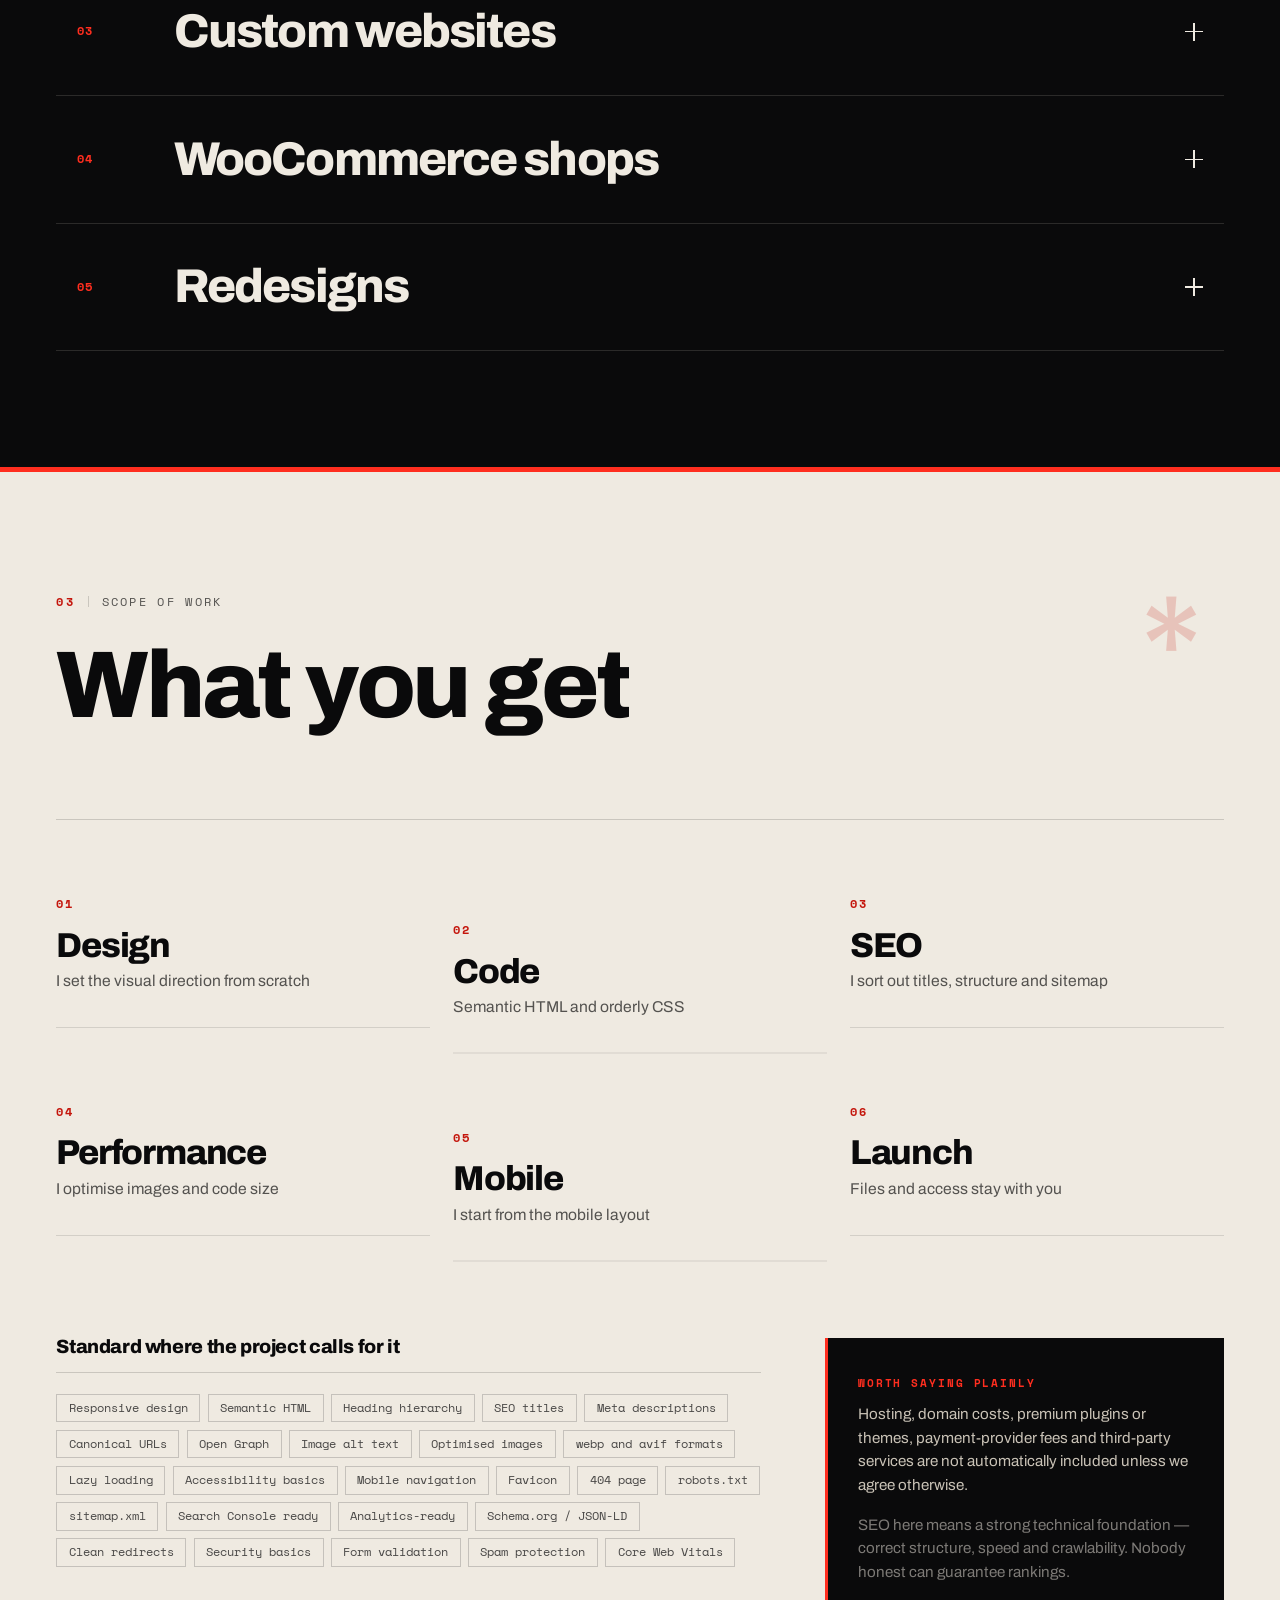
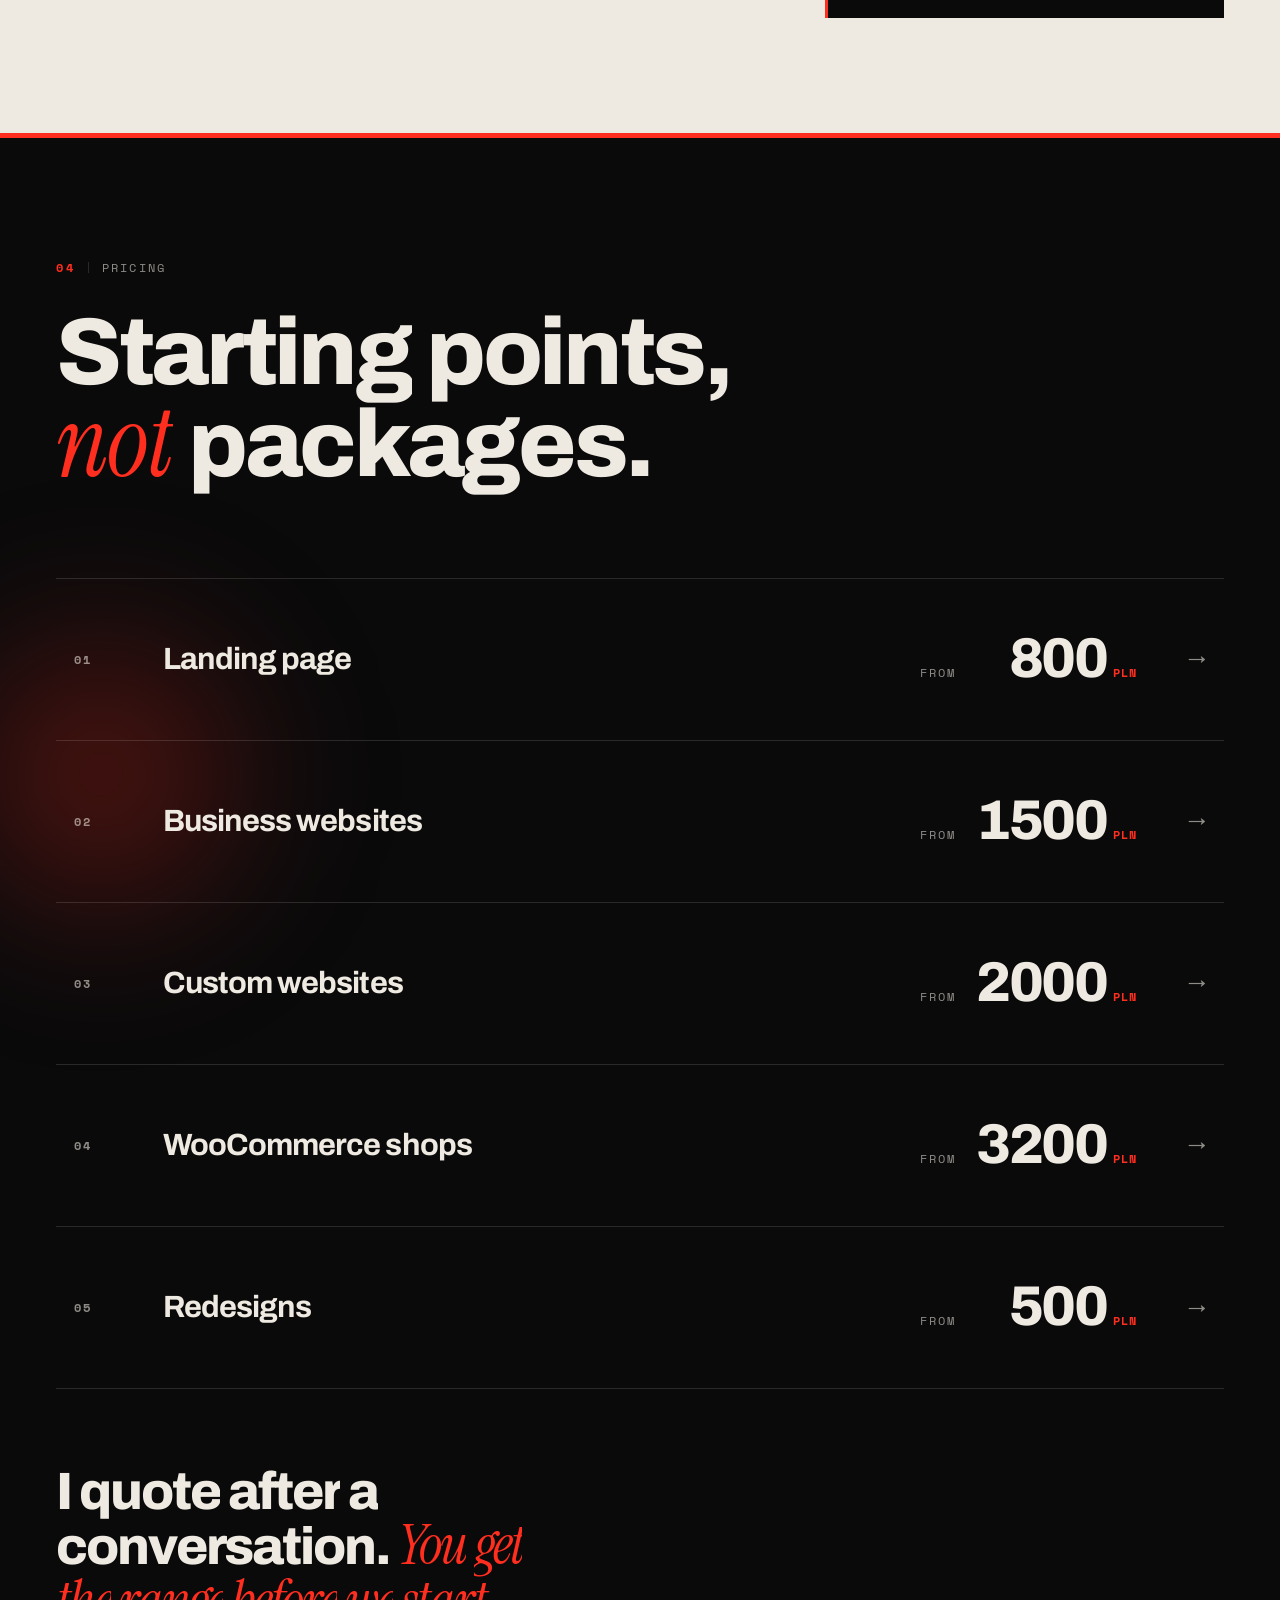
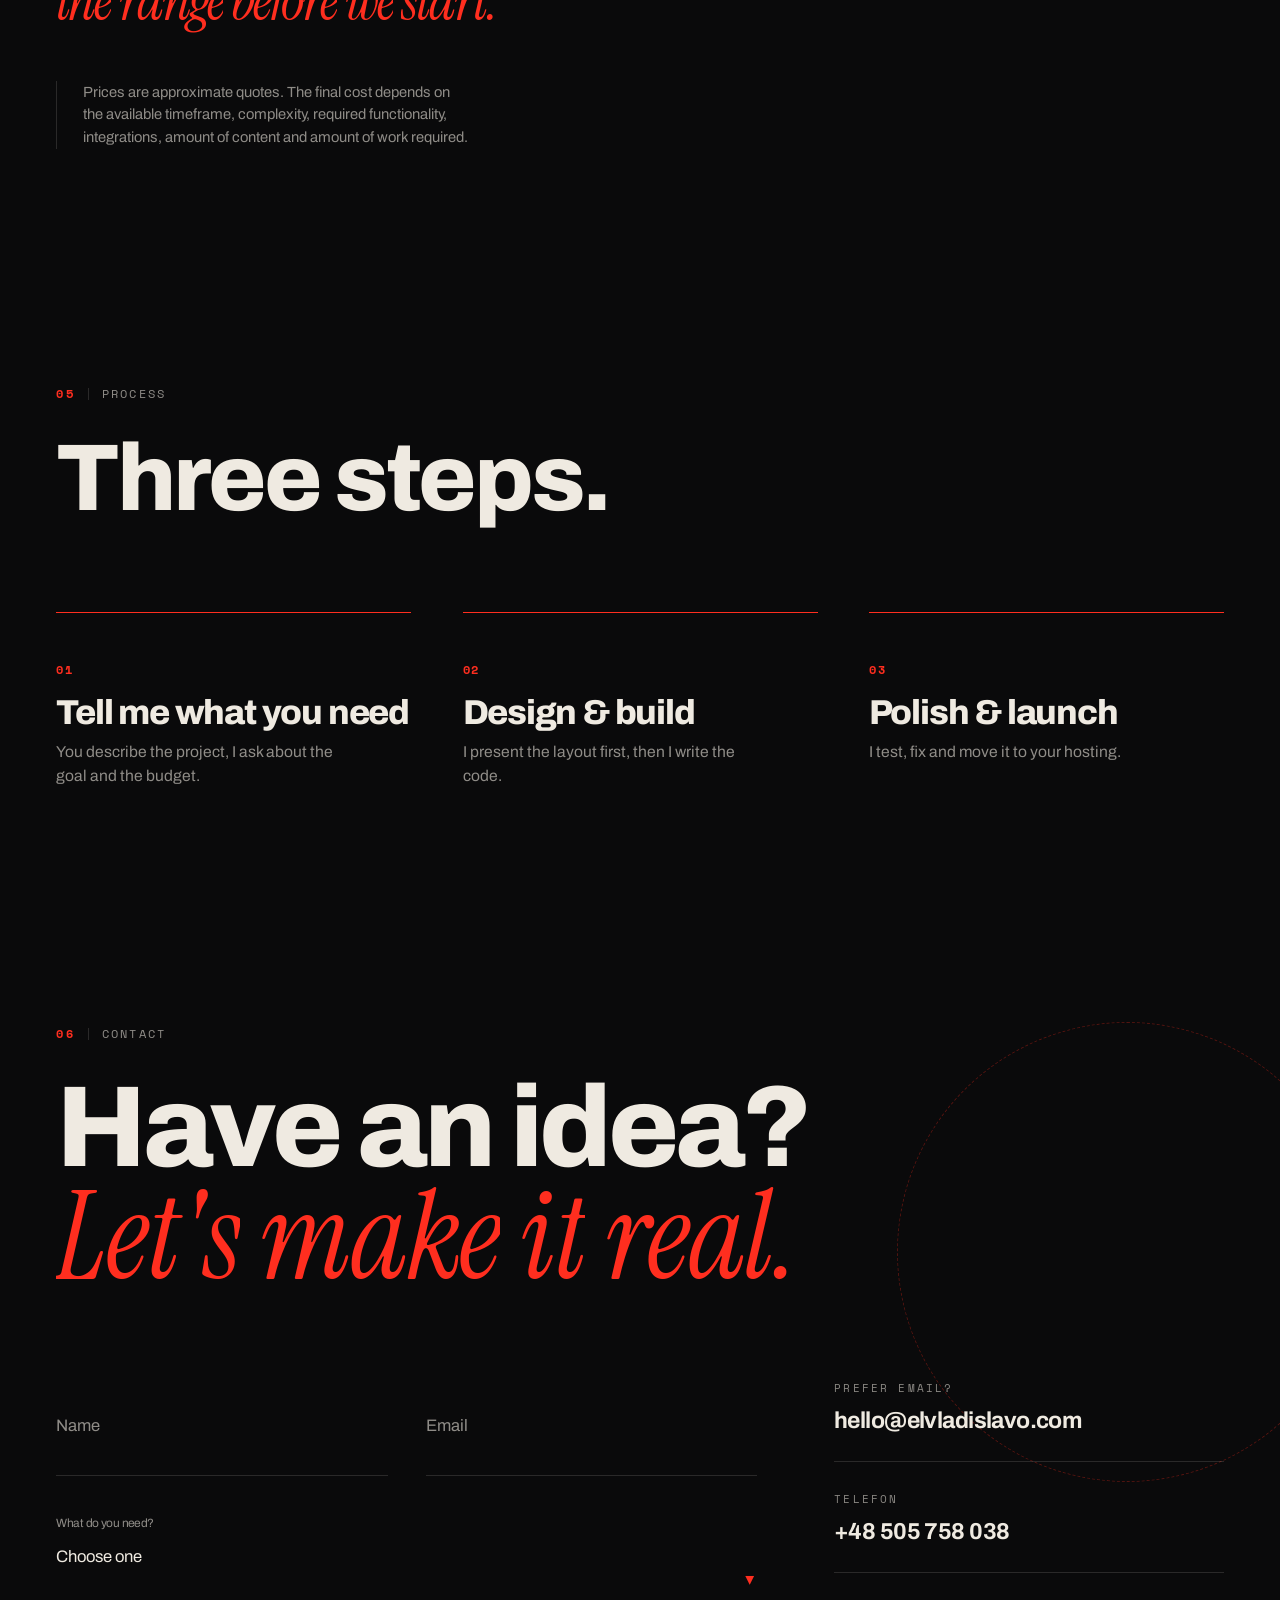
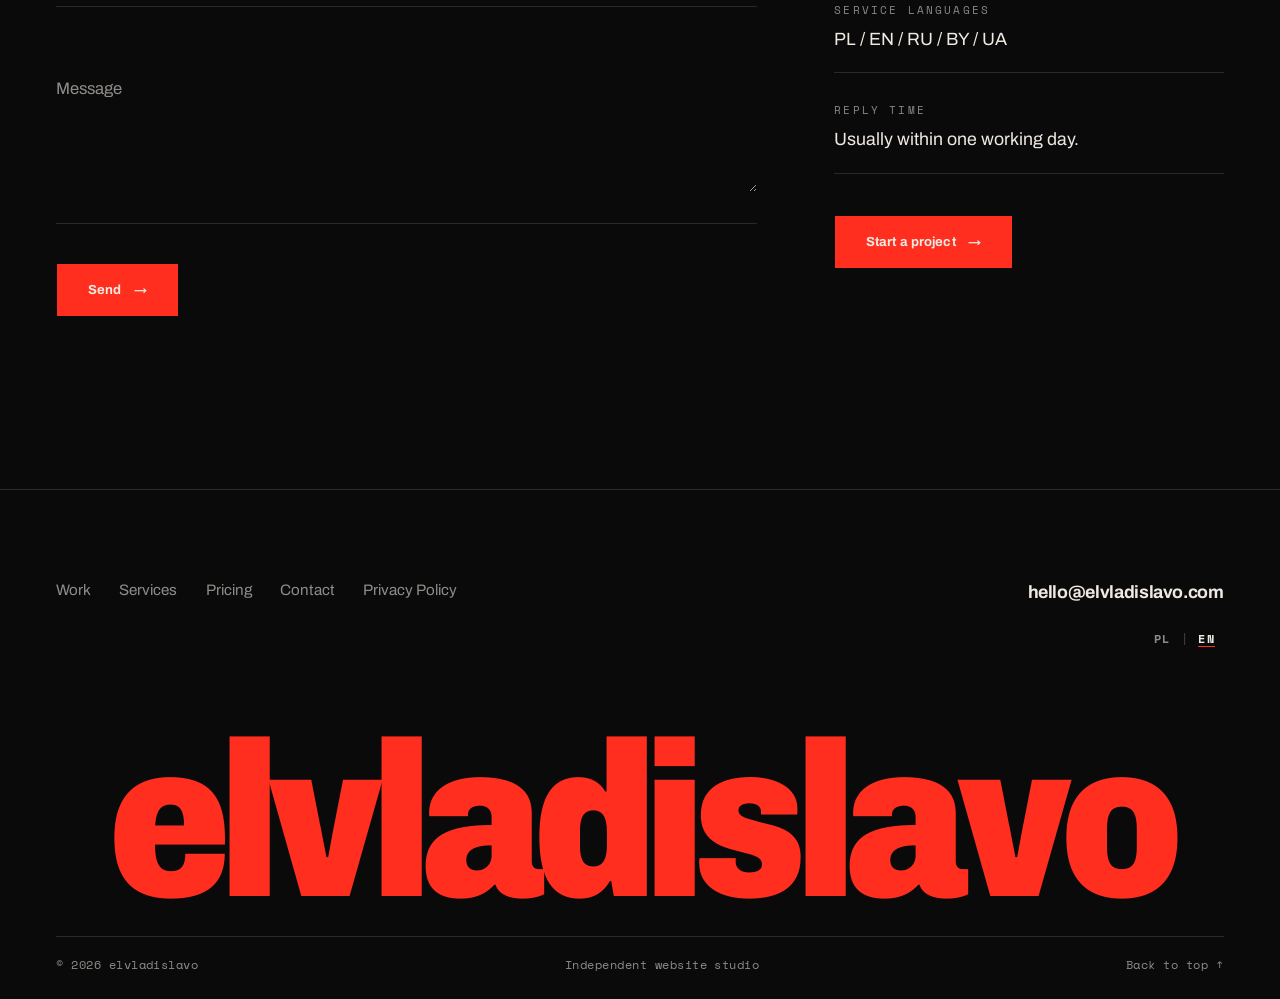
==== commit 8dc6acaa: "Add files via upload" ====
--- a/index.html
+++ b/index.html
@@ -32,6 +32,7 @@
 <meta name="twitter:image" content="https://elvladislavo.com/assets/og-image.jpg">
 
 <link rel="icon" href="assets/favicon.svg" type="image/svg+xml">
+<link rel="icon" href="assets/favicon.ico" sizes="48x48">
 <link rel="apple-touch-icon" href="assets/apple-touch-icon.png">
 <link rel="manifest" href="site.webmanifest">
 
@@ -269,7 +270,6 @@
 <!-- ══ Navigation ═══════════════════════════════════════════════════════ -->
 <header class="nav" id="nav">
   <a class="nav__logo" href="#top" aria-label="elvladislavo — home">
-    <span class="nav__dot" aria-hidden="true"></span>
     <span class="nav__word">elvladislavo</span>
   </a>
 
--- a/css/style.css
+++ b/css/style.css
@@ -387,12 +387,6 @@
   font-size: clamp(1rem, 1.35vw, 1.2rem);
   position: relative; z-index: 2;
 }
-.nav__dot {
-  width: 9px; height: 9px; border-radius: 50%;
-  background: var(--red);
-  transition: transform .55s var(--e-snap);
-}
-.nav__logo:hover .nav__dot { transform: scale(1.9); }
 .nav__word {
   transition: font-variation-settings .55s var(--e);
   font-variation-settings: "wdth" 100;
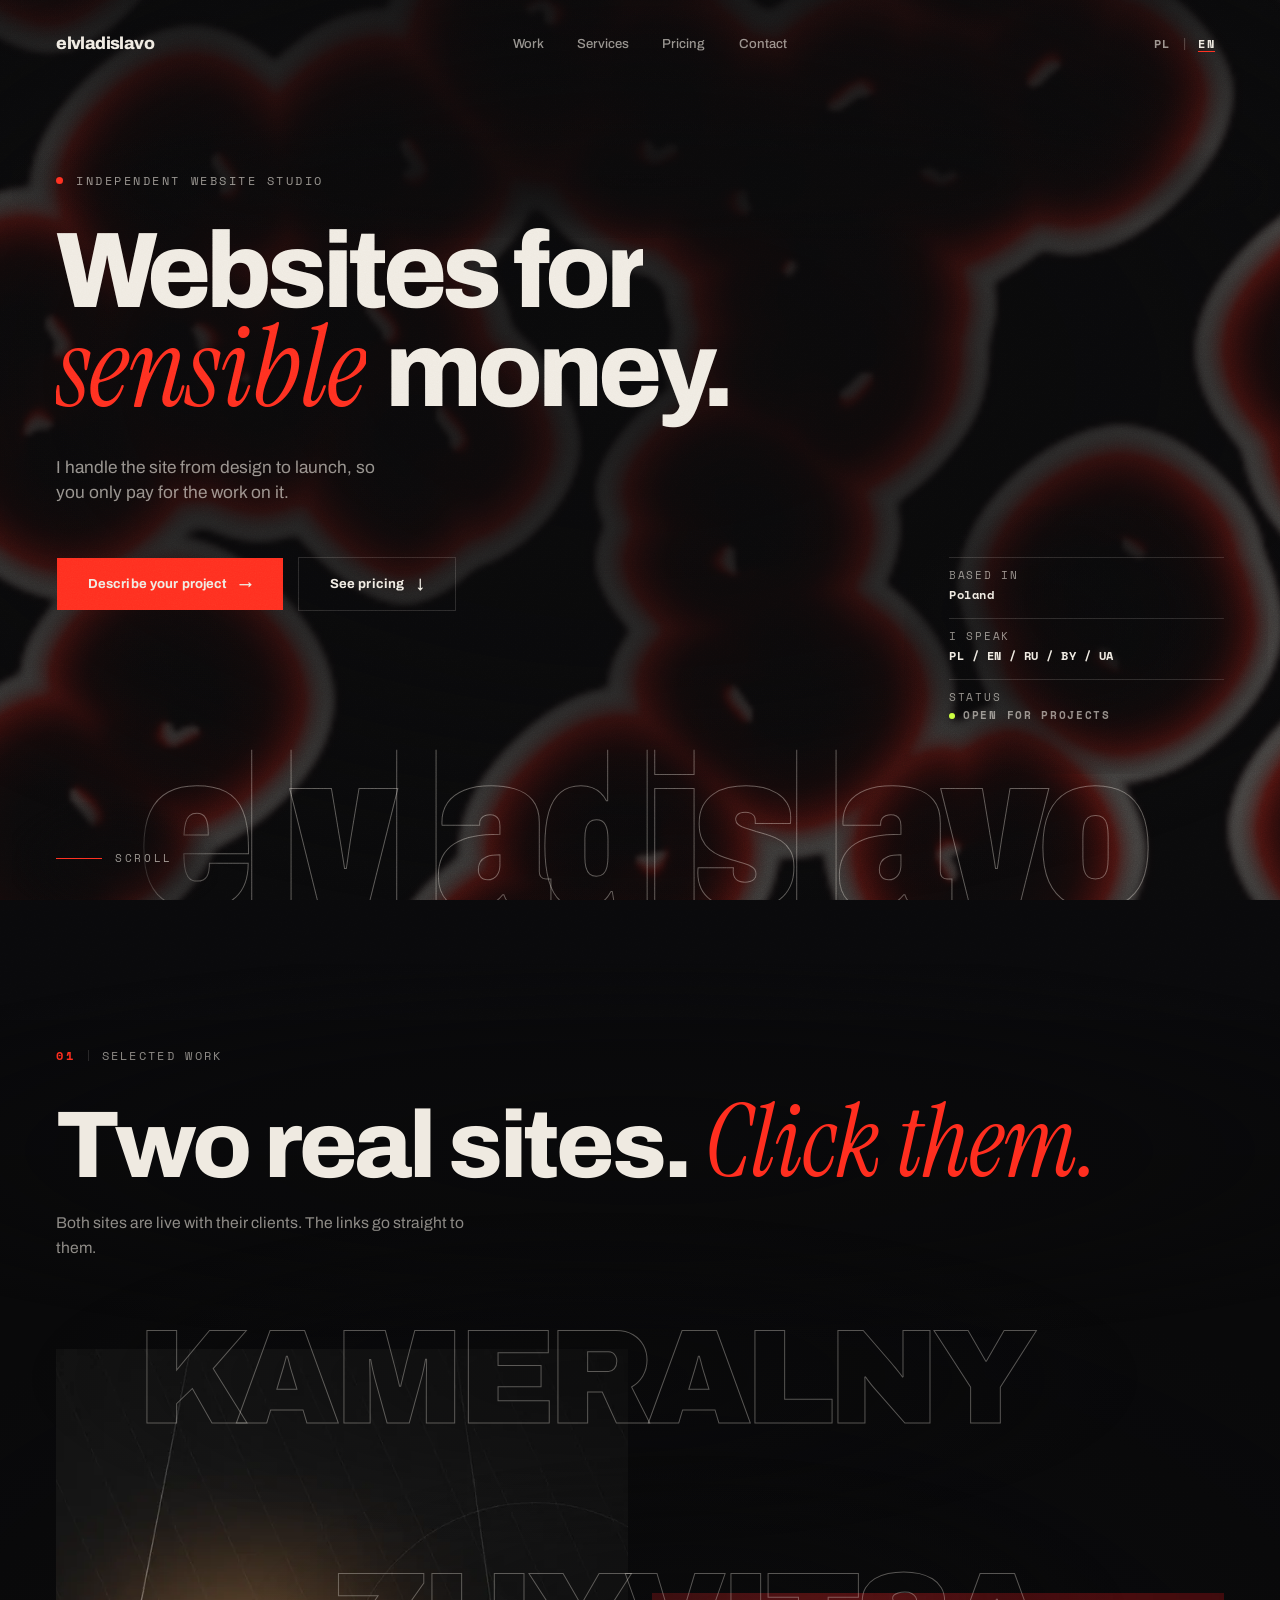
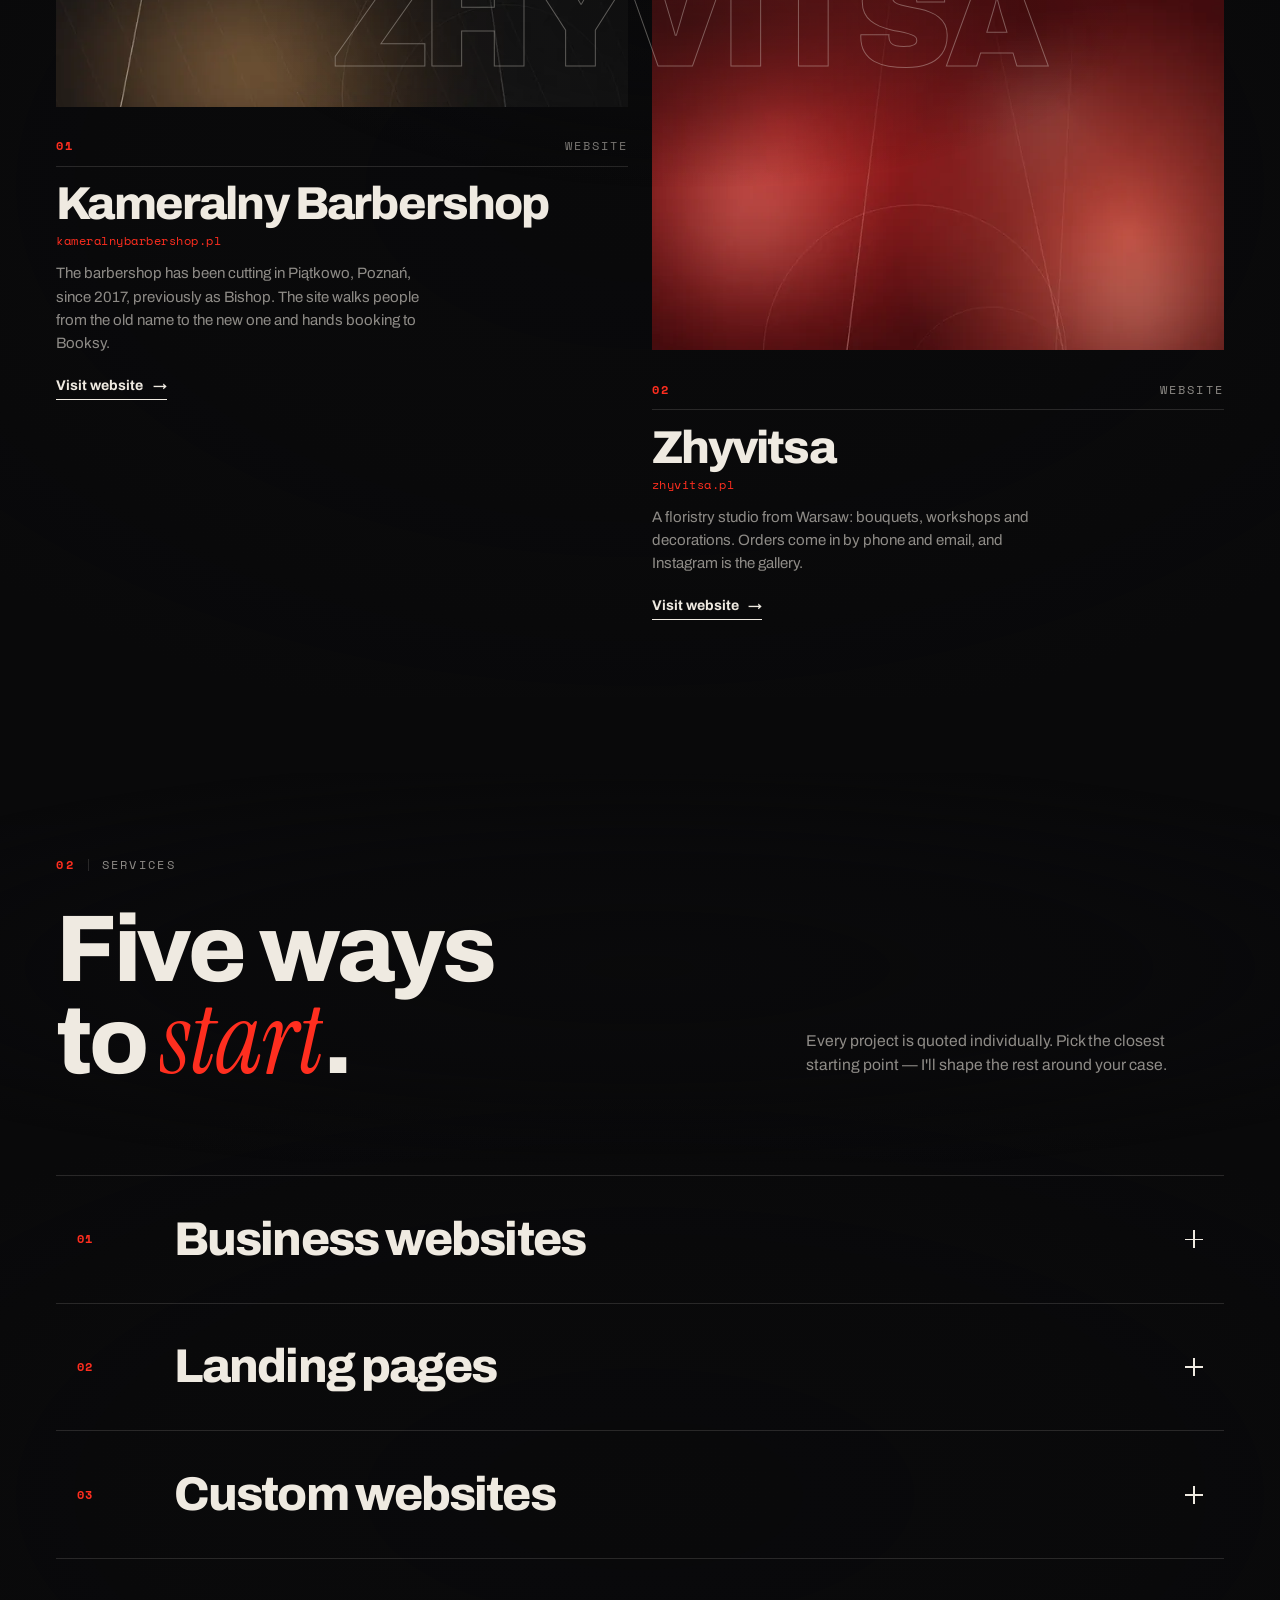
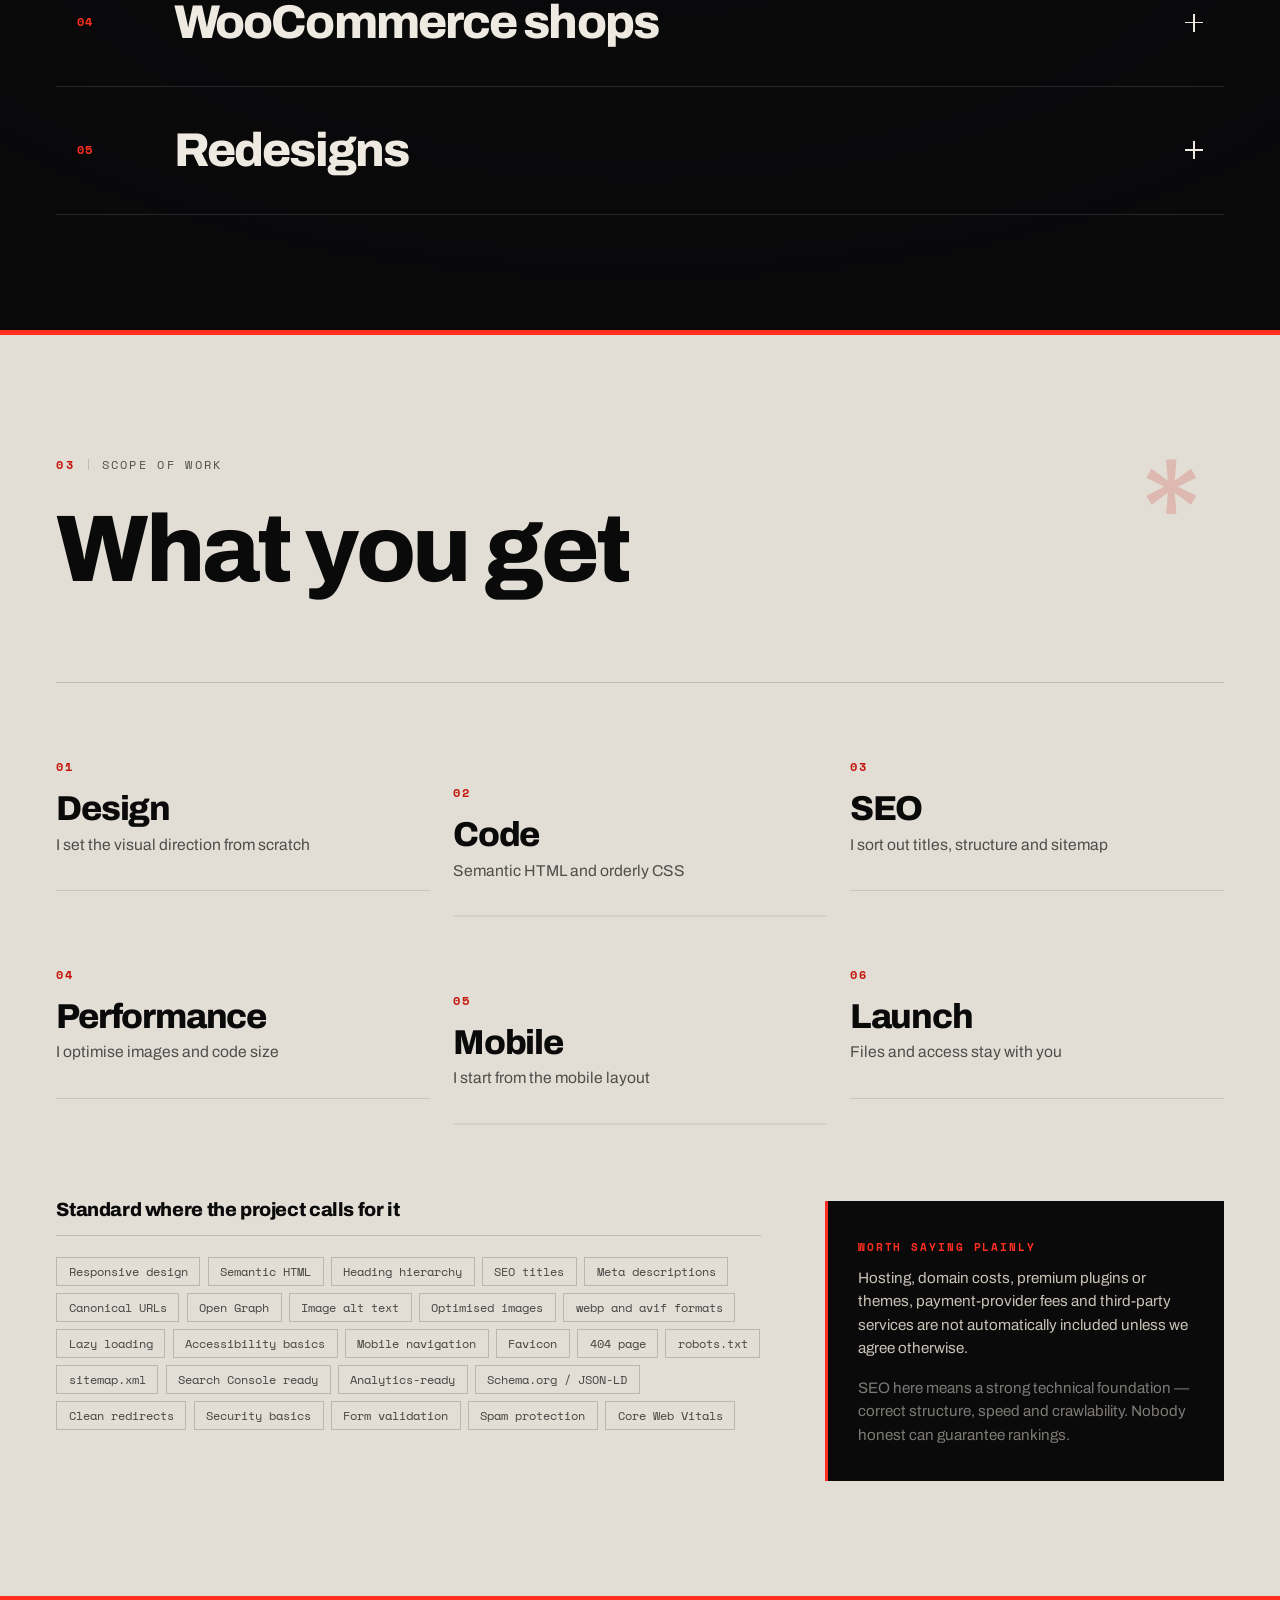
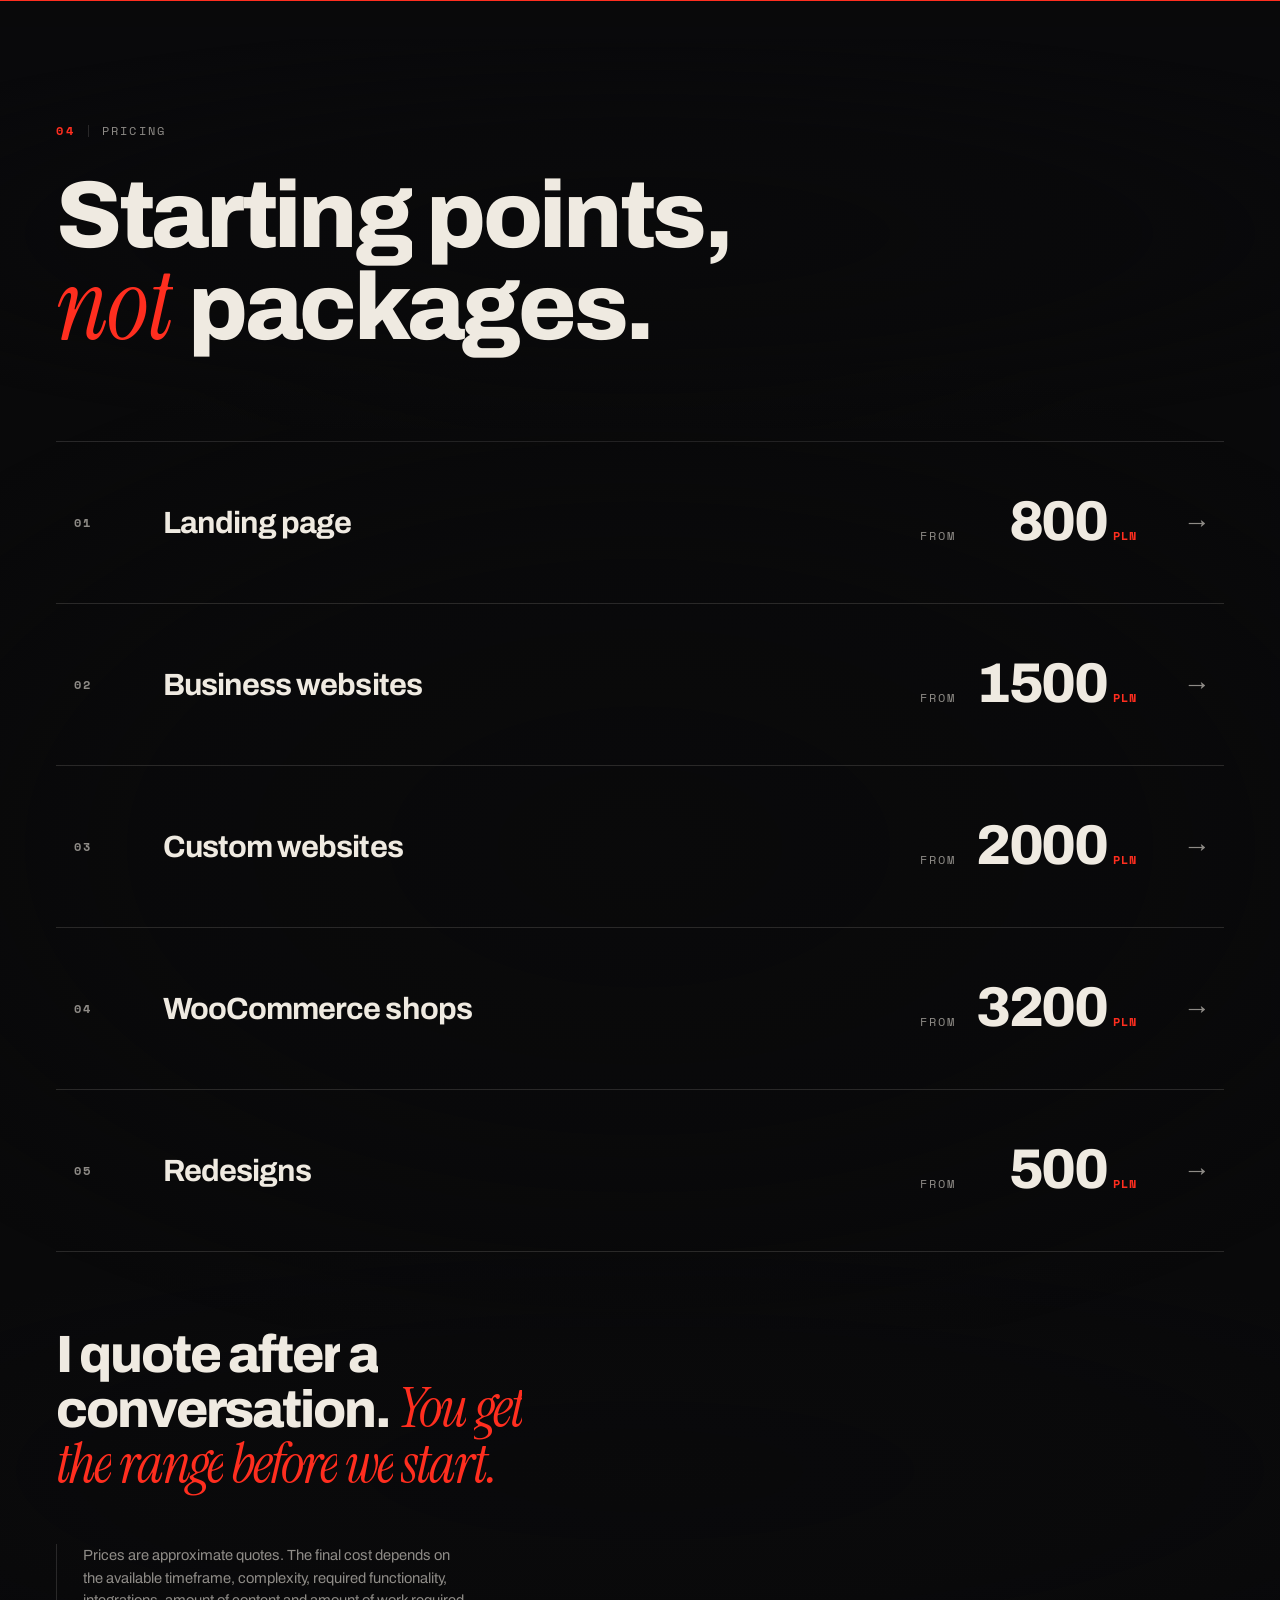
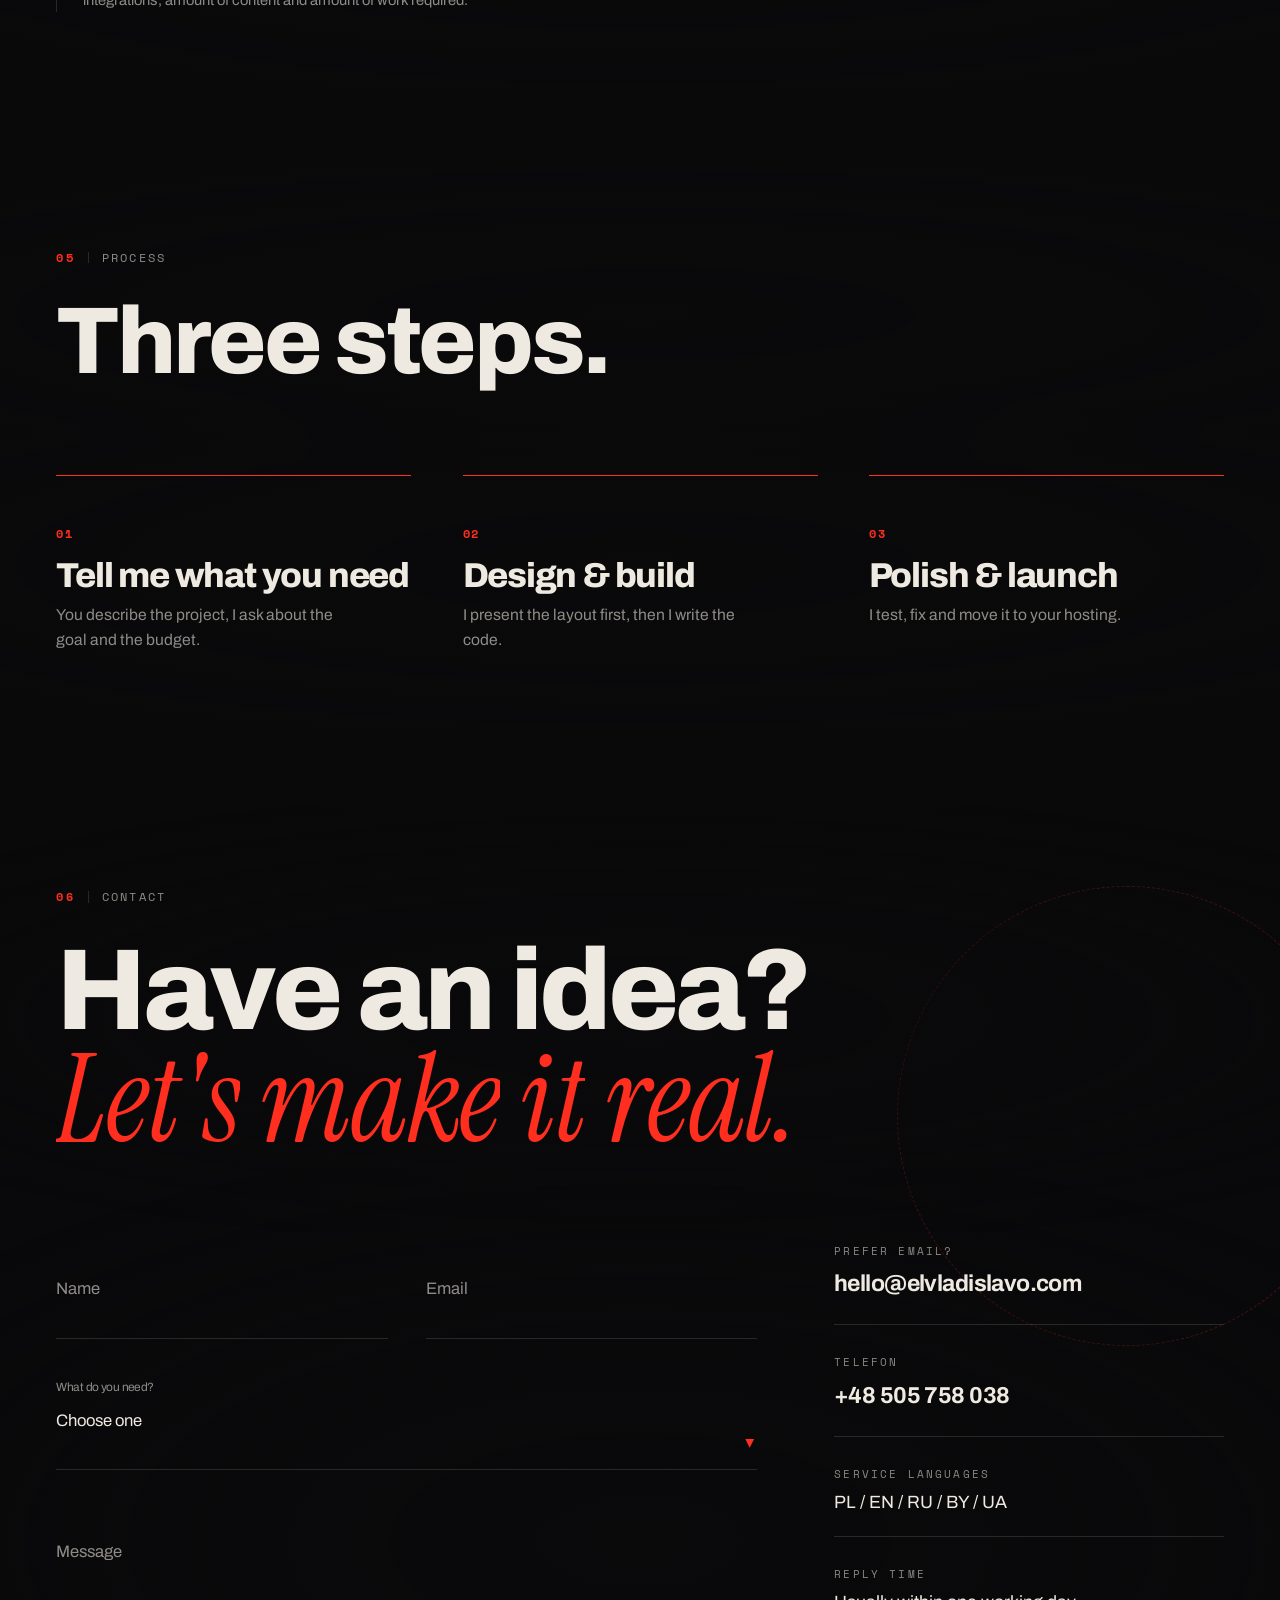
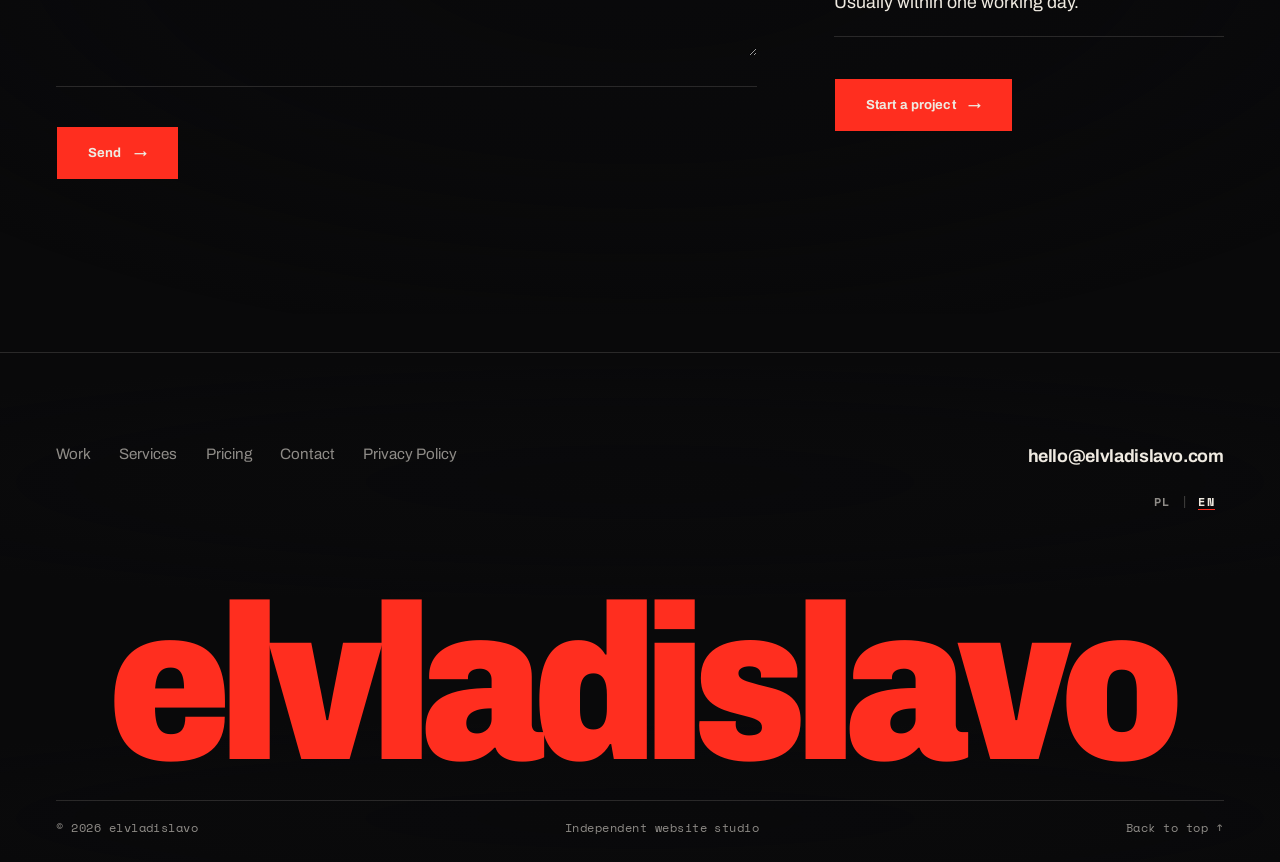
==== commit f085d863: "Add files via upload" ====
--- a/index.html
+++ b/index.html
@@ -261,6 +261,10 @@
 </div>
 
 <!-- ══ Ambient layers ═══════════════════════════════════════════════════ -->
+<div class="bz" id="bz" aria-hidden="true">
+  <canvas id="bzCanvas" width="2" height="2"></canvas>
+  <div class="bz__veil"></div>
+</div>
 <div class="grain" aria-hidden="true"></div>
 <div class="cursor" id="cursor" aria-hidden="true">
   <div class="cursor__dot"></div>
@@ -321,16 +325,6 @@
 
 <!-- ══ 00 · Hero ════════════════════════════════════════════════════════ -->
 <section class="hero" aria-labelledby="hero-title">
-  <div class="hero__bg" aria-hidden="true">
-    <div class="blob blob--red"></div>
-    <div class="blob blob--lime"></div>
-    <div class="ring ring--1" data-par="0.24"></div>
-    <div class="ring ring--2"></div>
-    <div class="rules" data-par="0.1"></div>
-    <div class="slash slash--1" data-par="0.32"></div>
-    <div class="slash slash--2" data-par="-0.2"></div>
-  </div>
-
   <div class="hero__inner">
     <p class="hero__eyebrow reveal">
       <span class="dot" aria-hidden="true"></span>
@@ -366,22 +360,6 @@
     <span data-i18n="hero.scroll">Przewiń</span>
   </a>
 </section>
-
-<!-- ══ Ticker ═══════════════════════════════════════════════════════════ -->
-<div class="ticker-hold">
-<div class="ticker" aria-hidden="true">
-  <div class="ticker__row" data-dir="1">
-    <div class="ticker__t">
-      <span>Strony internetowe</span><i>✳</i><span>Tworzenie stron WWW</span><i>✳</i><span>Strony dla firm</span><i>✳</i><span>Landing page</span><i>✳</i><span>Sklepy internetowe</span><i>✳</i><span>Redesign</span><i>✳</i>
-    </div>
-  </div>
-  <div class="ticker__row ticker__row--alt" data-dir="-1">
-    <div class="ticker__t">
-      <span>Sklepy WooCommerce</span><i>✳</i><span>WordPress</span><i>✳</i><span>Techniczne SEO</span><i>✳</i><span>Core Web Vitals</span><i>✳</i><span>Strony autorskie</span><i>✳</i><span>Projektowanie stron</span><i>✳</i>
-    </div>
-  </div>
-</div>
-</div>
 
 <!-- ══ 01 · Work ════════════════════════════════════════════════════════ -->
 <section class="sec work" id="work" aria-labelledby="work-title">
@@ -630,8 +608,6 @@
 
 <!-- ══ 04 · Pricing ═════════════════════════════════════════════════════ -->
 <section class="sec pricing" id="pricing" aria-labelledby="price-title">
-  <div class="pricing__deco" aria-hidden="true" data-par="0.12"></div>
-
   <header class="sec__head">
     <span class="label"><i aria-hidden="true">04</i><span data-i18n="pr.label">Cennik</span></span>
     <h2 class="sec__title" id="price-title" data-split data-i18n-html="pr.title">Punkty wyjścia, <em>nie</em> pakiety.</h2>
@@ -829,6 +805,7 @@
   </div>
 </footer>
 
+<script src="js/bz.js" defer></script>
 <script src="js/script.js" defer></script>
 </body>
 </html>
--- a/css/style.css
+++ b/css/style.css
@@ -1,12 +1,13 @@
 /* ═══════════════════════════════════════════════════════════════════════
    elvladislavo — independent web-development studio
    ───────────────────────────────────────────────────────────────────────
-   00 · Tokens & reset          06 · Ticker            12 · Contact
-   01 · Base type & utilities   07 · Work              13 · Footer
-   02 · Ambient (grain/cursor)  08 · Services          14 · Motion primitives
-   03 · Loader                  09 · Approach (light)  15 · Responsive
-   04 · Navigation              10 · Pricing           16 · Reduced motion
-   05 · Hero                    11 · Process
+   00 · Tokens & reset          06 · Work              12 · Footer
+   01 · Base type & utilities   07 · Services          13 · Motion primitives
+   02 · Ambient (reaction/      08 · Approach (light)  14 · Responsive
+        grain/cursor)           09 · Pricing           15 · Reduced motion
+   03 · Loader                  10 · Process
+   04 · Navigation              11 · Contact
+   05 · Hero
    ═══════════════════════════════════════════════════════════════════════ */
 
 /* ══ 00 · Tokens & reset ═══════════════════════════════════════════════ */
@@ -39,12 +40,25 @@
 
   --bg:       var(--ink);
   --fg:       var(--bone);
+
+  /* Reaction background — the three dials that keep type readable on top:
+     how much ink sits over the waves, how soft they are, how bright.     */
+  --bz-veil:  .64;
+  --bz-blur:  1.6px;
+  --bz-fade:  .86;
+
+  /* Outline-only display type (the cropped wordmarks, the project ghosts)
+     needs more stroke over moving waves than it did over flat ink. */
+  --mark-line: rgba(239, 234, 225, .34);
 }
 
 *, *::before, *::after { box-sizing: border-box; }
 * { margin: 0; }
 
 html {
+  /* The page background lives on the root so the fixed reaction canvas
+     (a negative-z-index child of body) is not painted over by body. */
+  background: var(--bg);
   -webkit-text-size-adjust: 100%;
   scroll-behavior: smooth;
   scroll-padding-top: calc(var(--nav-h) + 1.5rem);
@@ -55,7 +69,7 @@
 }
 
 body {
-  background: var(--bg);
+  background: transparent;
   color: var(--fg);
   font-family: var(--f-sans);
   font-size: clamp(1rem, .95rem + .2vw, 1.125rem);
@@ -138,9 +152,14 @@
 }
 .sec--light {
   max-width: none;
-  background: var(--bone);
+  background: color-mix(in srgb, var(--bone) 95%, transparent);
   color: var(--ink);
   border-block: 5px solid var(--red);
+  -webkit-backdrop-filter: blur(6px) saturate(.75);
+  backdrop-filter: blur(6px) saturate(.75);
+}
+@supports not (background: color-mix(in srgb, white 50%, transparent)) {
+  .sec--light { background: rgba(239, 234, 225, .95); }
 }
 .sec--light > * { max-width: var(--max); margin-inline: auto; }
 
@@ -222,7 +241,102 @@
 .btn:hover .btn__a { transform: translateX(.35rem); }
 .btn--ghost:hover .btn__a { transform: translateY(.25rem); }
 
-/* ══ 02 · Ambient — grain & cursor ═════════════════════════════════════ */
+/* Three steps keep the type off the waves, none of them a visible panel:
+   a veil over the canvas itself, a flat scrim per dark section, and a soft
+   ink halo under the blocks that actually carry copy. */
+.sec:not(.sec--light)::before,
+.foot::before {
+  content: "";
+  position: absolute; inset: 0;
+  z-index: -1;
+  pointer-events: none;
+  background: rgba(10, 10, 11, .56);
+}
+
+.hero__meta::before,
+.hero__eyebrow::before,
+.hero__scroll::before,
+.sec__head::before,
+.svc::before,
+.projects::before,
+.prices::before,
+.steps::before,
+.contact__grid::before,
+.pricing__foot::before,
+.foot__top::before,
+.foot__bar::before {
+  content: "";
+  position: absolute;
+  /* Wide on purpose: the sides run past the content (and past the viewport),
+     so the copy sits in the dense middle of the ellipse and the fade happens
+     where nothing is reading. */
+  inset: clamp(-5rem, -6vw, -2rem) -24vw;
+  z-index: -1;
+  pointer-events: none;
+  /* Radii are halves of the box — a radial-gradient's percentages are of the
+     whole box, not the half — so the ink fades to nothing before the edge and
+     no rectangle shows up over the waves. */
+  background: radial-gradient(52% 54% at 50% 50%,
+    rgba(10, 10, 11, .66) 0%, rgba(10, 10, 11, .46) 54%, rgba(10, 10, 11, 0) 100%);
+}
+
+/* The hero carries no section scrim — the waves are at full strength there —
+   so its halo does the whole job. It hangs on the section rather than on the
+   copy, at a z-index below the cropped wordmark, so the mark reads against
+   the quieter ground instead of being painted over by it. The box runs well
+   past the viewport on both sides: the dense middle of the ellipse lands
+   under the copy and the fade happens off-screen. */
+.hero::before {
+  content: "";
+  position: absolute;
+  inset: -4rem -26vw 0;
+  z-index: 0;
+  pointer-events: none;
+  background: radial-gradient(50% 56% at 50% 46%,
+    rgba(10, 10, 11, .82) 0%, rgba(10, 10, 11, .6) 54%, rgba(10, 10, 11, 0) 100%);
+}
+.hero__meta::before,
+.hero__eyebrow::before,
+.hero__scroll::before {
+  inset: clamp(-3.5rem, -4vw, -2rem) clamp(-3rem, -3.5vw, -1.6rem);
+  background: radial-gradient(54% 56% at 50% 50%,
+    rgba(10, 10, 11, .72) 0%, rgba(10, 10, 11, .5) 52%, rgba(10, 10, 11, 0) 100%);
+}
+.sec--light .sec__head::before { display: none; }
+
+/* ══ 02 · Ambient — reaction, grain & cursor ═══════════════════════════ */
+
+/* Belousov–Zhabotinsky waves on one fixed canvas behind the whole page.
+   The canvas itself is coarse (a cell is 5–9 px, the browser smooths it);
+   the blur and the ink veil above it keep sharp local contrast away from
+   the type without hiding the spirals. */
+.bz {
+  position: fixed; inset: 0;
+  z-index: -1;
+  pointer-events: none;
+  background: var(--ink);
+  contain: layout paint style;
+}
+.bz canvas {
+  width: 100%; height: 100%;
+  opacity: 0;
+  filter: blur(var(--bz-blur)) saturate(1.05);
+  transform: scale(1.04);          /* hides the blur's soft edge */
+  /* Arrives on the same curve and in the same breath as the section
+     reveals, so it reads as part of the page coming in, not a late guest. */
+  transition: opacity .9s var(--e);
+}
+.bz.is-on canvas { opacity: var(--bz-fade); }
+.bz__veil {
+  position: absolute; inset: 0;
+  background:
+    linear-gradient(180deg, rgba(10, 10, 11, .72) 0%, rgba(10, 10, 11, 0) 210px),
+    radial-gradient(125% 90% at 72% 34%,
+      rgba(10, 10, 11, calc(var(--bz-veil) - .14)) 0%,
+      rgba(10, 10, 11, var(--bz-veil)) 48%,
+      rgba(10, 10, 11, calc(var(--bz-veil) + .2)) 100%);
+}
+
 .grain {
   position: fixed; inset: -120px;
   z-index: 200; pointer-events: none;
@@ -512,47 +626,10 @@
   overflow: hidden;
   isolation: isolate;
 }
-.hero__bg { position: absolute; inset: 0; z-index: 0; pointer-events: none; }
-
-.blob { position: absolute; border-radius: 50%; will-change: transform; }
-.blob--red {
-  width: min(56vw, 720px); aspect-ratio: 1;
-  right: -12vw; top: -14vh;
-  background: radial-gradient(closest-side, rgba(255,46,31,.85), rgba(196,22,12,.28) 55%, transparent 76%);
-  filter: blur(48px);
-  opacity: .72;
-  animation: float1 26s var(--e-io) infinite;
-}
-.blob--lime {
-  width: min(30vw, 380px); aspect-ratio: 1;
-  left: -8vw; bottom: -12vh;
-  background: radial-gradient(closest-side, rgba(200,255,61,.34), transparent 70%);
-  filter: blur(72px);
-  opacity: .5;
-  animation: float2 34s var(--e-io) infinite;
-}
-@keyframes float1 {
-  0%, 100% { transform: translate3d(0, 0, 0) scale(1); }
-  50%      { transform: translate3d(-4vw, 5vh, 0) scale(1.1); }
-}
-@keyframes float2 {
-  0%, 100% { transform: translate3d(0, 0, 0) scale(1); }
-  50%      { transform: translate3d(5vw, -4vh, 0) scale(1.16); }
-}
-
 .ring {
   position: absolute; border-radius: 50%;
   border: 1px solid var(--hair);
   will-change: transform;
-}
-.ring--1 {
-  width: min(44vw, 560px); aspect-ratio: 1; right: 4vw; top: 8vh;
-  transform: translate3d(0, var(--py, 0px), 0);
-}
-.ring--2 {
-  width: min(24vw, 300px); aspect-ratio: 1; right: 22vw; top: 44vh;
-  border: 1px dashed rgba(255,46,31,.42);
-  animation: spin 44s linear infinite;
 }
 .ring--3 {
   position: absolute; width: min(38vw, 460px); aspect-ratio: 1;
@@ -561,21 +638,6 @@
   animation: spin 60s linear infinite reverse;
 }
 @keyframes spin { to { transform: rotate(360deg); } }
-
-.rules {
-  position: absolute; inset: -10% 0;
-  background: repeating-linear-gradient(90deg, var(--hair-2) 0 1px, transparent 1px clamp(60px, 8vw, 130px));
-  -webkit-mask-image: linear-gradient(180deg, transparent, #000 22%, #000 72%, transparent);
-  mask-image: linear-gradient(180deg, transparent, #000 22%, #000 72%, transparent);
-  transform: translate3d(0, var(--py, 0px), 0);
-}
-.slash {
-  position: absolute; width: 1px; height: 150%;
-  background: linear-gradient(180deg, transparent, rgba(255,46,31,.55), transparent);
-  will-change: transform;
-}
-.slash--1 { left: 18%; top: -25%; transform: translate3d(0, var(--py, 0px), 0) rotate(14deg); }
-.slash--2 { right: 30%; top: -25%; transform: translate3d(0, var(--py, 0px), 0) rotate(-9deg); opacity: .5; }
 
 .hero__inner {
   position: relative; z-index: 2;
@@ -585,6 +647,7 @@
   gap: 0 var(--gap);
 }
 .hero__eyebrow {
+  position: relative;
   grid-column: 1 / -1;
   display: inline-flex; align-items: center; gap: .8rem;
   font: 400 clamp(.68rem, .9vw, .8rem)/1 var(--f-mono);
@@ -631,6 +694,7 @@
   display: flex; flex-wrap: wrap; align-items: flex-start; gap: .85rem;
 }
 .hero__meta {
+  position: relative;
   grid-column: 10 / -1;
   align-self: end;
   margin-top: clamp(2rem, 4vw, 3.2rem);
@@ -672,7 +736,7 @@
   letter-spacing: -.055em;
   text-align: center;
   color: transparent;
-  -webkit-text-stroke: 1px rgba(239, 234, 225, .2);
+  -webkit-text-stroke: 1px var(--mark-line);
   font-variation-settings: "wdth" 100;
   white-space: nowrap;
 }
@@ -700,47 +764,10 @@
   100% { transform: translateX(100%); }
 }
 
-/* ══ 06 · Ticker ═══════════════════════════════════════════════════════ */
-.ticker-hold { overflow: hidden; position: relative; z-index: 3; }
-.ticker {
-  position: relative; z-index: 3;
-  width: 112%; margin-left: -6%;
-  transform: rotate(-1.6deg);
-  border-block: 1px solid var(--hair);
-  background: var(--ink-2);
-  overflow: hidden;
-}
-.ticker__row { overflow: hidden; padding-block: clamp(.7rem, 1.4vw, 1.05rem); }
-.ticker__track {
-  display: flex; width: max-content;
-  animation: marq var(--dur, 34s) linear infinite;
-  will-change: transform;
-}
-.ticker__row[data-dir="-1"] .ticker__track { animation-direction: reverse; }
-.ticker:hover .ticker__track { animation-play-state: paused; }
-@keyframes marq {
-  from { transform: translate3d(0, 0, 0); }
-  to   { transform: translate3d(-50%, 0, 0); }
-}
-.ticker__row--alt {
-  background: var(--red);
-  color: var(--ink);
-  border-top: 1px solid var(--hair);
-}
-.ticker__t {
-  display: inline-flex; align-items: center; gap: 1.6rem;
-  white-space: nowrap;
-  font: 700 clamp(1.05rem, 2.6vw, 2.1rem)/1 var(--f-sans);
-  letter-spacing: -.02em;
-  font-variation-settings: "wdth" 88;
-  padding-right: 1.6rem;
-}
-.ticker__t i { color: var(--red); font-style: normal; font-size: .7em; }
-.ticker__row--alt .ticker__t i { color: var(--ink); opacity: .55; }
-
-/* ══ 07 · Work ═════════════════════════════════════════════════════════ */
+/* ══ 06 · Work ═════════════════════════════════════════════════════════ */
 .work { padding-top: clamp(5rem, 11vw, 10rem); }
 .projects {
+  position: relative;
   display: grid;
   grid-template-columns: repeat(12, minmax(0, 1fr));
   gap: var(--gap);
@@ -750,15 +777,23 @@
 .proj--b { grid-column: 7 / -1; margin-top: clamp(7rem, 19vw, 21rem); }
 
 .proj__ghost {
-  position: absolute; top: -.44em; left: -.05em;
-  z-index: 0; pointer-events: none;
+  position: absolute; top: -.56em; left: -.05em;
+  z-index: 2; pointer-events: none;
   font-size: clamp(3.2rem, 10.5vw, 11.5rem);
   font-weight: 900; letter-spacing: -.05em;
   color: transparent;
-  -webkit-text-stroke: 1px rgba(239, 234, 225, .2);
+  -webkit-text-stroke: 1px var(--mark-line);
   white-space: nowrap;
   transform: translate3d(var(--px, 0px), 0, 0);
   will-change: transform;
+}
+.proj__ghost::before {
+  content: "";
+  position: absolute;
+  inset: -30% -12%;
+  z-index: -1;
+  background: radial-gradient(50% 50% at 50% 50%,
+    rgba(10, 10, 11, .52) 0%, rgba(10, 10, 11, .3) 54%, rgba(10, 10, 11, 0) 100%);
 }
 .proj--b .proj__ghost { left: auto; right: -.05em; }
 
@@ -865,8 +900,8 @@
 .proj__cta i { font-style: normal; transition: transform .5s var(--e-snap); }
 .proj__link:hover .proj__cta i { transform: translateX(.4rem); }
 
-/* ══ 08 · Services ═════════════════════════════════════════════════════ */
-.svc { border-top: 1px solid var(--hair); }
+/* ══ 07 · Services ═════════════════════════════════════════════════════ */
+.svc { position: relative; border-top: 1px solid var(--hair); }
 .svc__item { border-bottom: 1px solid var(--hair); position: relative; }
 .svc__h { font: inherit; letter-spacing: normal; }
 
@@ -961,7 +996,7 @@
 }
 .tags li:hover { border-color: var(--red); color: var(--fg); }
 
-/* ══ 09 · Approach (light) ═════════════════════════════════════════════ */
+/* ══ 08 · Approach (light) ═════════════════════════════════════════════ */
 .approach { overflow: hidden; }
 .approach .sec__title { color: var(--ink); }
 .approach__deco {
@@ -1046,16 +1081,8 @@
 }
 .incl__seo { margin-top: 1rem; color: rgba(239,234,225,.5); }
 
-/* ══ 10 · Pricing ══════════════════════════════════════════════════════ */
+/* ══ 09 · Pricing ══════════════════════════════════════════════════════ */
 .pricing { overflow: hidden; }
-.pricing__deco {
-  position: absolute; left: -14vw; top: 22%;
-  width: min(46vw, 560px); aspect-ratio: 1; border-radius: 50%;
-  background: radial-gradient(closest-side, rgba(255,46,31,.36), transparent 70%);
-  filter: blur(70px); pointer-events: none; z-index: 0;
-  transform: translate3d(0, var(--py, 0px), 0);
-  will-change: transform;
-}
 .prices { position: relative; z-index: 1; border-top: 1px solid var(--hair); }
 .price {
   position: relative;
@@ -1106,6 +1133,7 @@
 .price:hover .price__go { transform: translateX(.4rem); color: var(--fg); }
 
 .pricing__foot {
+  position: relative;
   margin-top: clamp(2.6rem, 6vw, 5rem);
   display: grid;
   grid-template-columns: minmax(0, 1.2fr) minmax(0, .8fr);
@@ -1127,8 +1155,9 @@
   border-left: 1px solid var(--hair);
 }
 
-/* ══ 11 · Process ══════════════════════════════════════════════════════ */
+/* ══ 10 · Process ══════════════════════════════════════════════════════ */
 .steps {
+  position: relative;
   display: grid;
   grid-template-columns: repeat(3, minmax(0, 1fr));
   gap: clamp(2rem, 4vw, 4rem);
@@ -1156,7 +1185,7 @@
 }
 .step p { color: var(--mut); max-width: 34ch; font-size: .98rem; }
 
-/* ══ 12 · Contact ══════════════════════════════════════════════════════ */
+/* ══ 11 · Contact ══════════════════════════════════════════════════════ */
 .contact { overflow: hidden; }
 .contact__deco { position: absolute; inset: 0; pointer-events: none; z-index: 0; }
 .contact__grid {
@@ -1272,7 +1301,7 @@
 .contact__mail:hover::after { transform: scaleX(1); }
 .contact__start { margin-top: .6rem; justify-self: start; }
 
-/* ══ 13 · Footer ═══════════════════════════════════════════════════════ */
+/* ══ 12 · Footer ═══════════════════════════════════════════════════════ */
 .foot {
   position: relative;
   padding: clamp(3rem, 7vw, 6rem) var(--gut) clamp(1.2rem, 2vw, 2rem);
@@ -1281,6 +1310,7 @@
   transition: opacity .5s var(--e);
 }
 .foot__top {
+  position: relative;
   max-width: var(--max); margin-inline: auto;
   display: flex; justify-content: space-between; align-items: flex-start;
   gap: 2rem; flex-wrap: wrap;
@@ -1317,6 +1347,7 @@
 .foot__mark.is-in span { background-position: 0 0; }
 
 .foot__bar {
+  position: relative;
   max-width: var(--max); margin-inline: auto;
   padding-top: 1.2rem; border-top: 1px solid var(--hair);
   display: flex; justify-content: space-between; align-items: center;
@@ -1329,7 +1360,7 @@
 .foot__up i { font-style: normal; transition: transform .45s var(--e-snap); }
 .foot__up:hover i { transform: translateY(-.25rem); }
 
-/* ══ 14 · Motion primitives ════════════════════════════════════════════ */
+/* ══ 13 · Motion primitives ════════════════════════════════════════════ */
 
 /* Word-split reveal (headings keep their text, so they stay readable). */
 .sw {
@@ -1369,7 +1400,7 @@
 /* Media mask-in */
 .proj__media { clip-path: inset(0 0 0 0); }
 
-/* ══ 15 · Responsive ═══════════════════════════════════════════════════ */
+/* ══ 14 · Responsive ═══════════════════════════════════════════════════ */
 @media (max-width: 1180px) {
   .hero__title { grid-column: 1 / -1; }
   .hero__lede { grid-column: 1 / 8; }
@@ -1386,6 +1417,9 @@
   .projects { grid-template-columns: 1fr; }
   .proj--a, .proj--b { grid-column: 1 / -1; }
   .proj--b { margin-top: clamp(3.5rem, 12vw, 8rem); }
+  /* Stacked, each ghost has clear space above its own card and nothing to
+     collide with, so it goes back to being tucked behind it. */
+  .proj__ghost { z-index: 0; top: -.44em; }
   .grid6 { grid-template-columns: repeat(2, minmax(0, 1fr)); }
   .grid6 .cell:nth-child(3n+2) { transform: none; }
   .grid6 .cell.is-in:nth-child(3n+2) { transform: none; }
@@ -1411,7 +1445,6 @@
   .foot__right { justify-items: start; }
   .foot__bar { justify-content: flex-start; }
   .proj__ghost { font-size: 13vw; }
-  .ticker { width: 124%; margin-left: -12%; }
 }
 
 @media (max-width: 420px) {
@@ -1423,7 +1456,7 @@
   .price__go { display: none; }
 }
 
-/* ══ 16 · Reduced motion & print ═══════════════════════════════════════ */
+/* ══ 15 · Reduced motion & print ═══════════════════════════════════════ */
 @media (prefers-reduced-motion: reduce) {
   html { scroll-behavior: auto; }
   *, *::before, *::after {
@@ -1439,13 +1472,13 @@
   .loader { display: none !important; }
   .cursor { display: none !important; }
   .foot__mark span { background-position: 0 0 !important; }
-  .ticker { transform: none; width: 100%; margin-left: 0; }
-  .ticker__t { animation: none !important; }
+  /* The reaction holds a single still frame (bz.js never starts the loop). */
+  .bz canvas { transition: none !important; opacity: var(--bz-fade) !important; }
 }
 
 @media print {
-  .nav, .loader, .grain, .cursor, .ticker, .hero__mark, .foot__mark, .mmenu { display: none !important; }
-  body { background: #fff; color: #000; }
+  .nav, .loader, .grain, .cursor, .bz, .hero__mark, .foot__mark, .mmenu { display: none !important; }
+  html, body { background: #fff; color: #000; }
   .sec { padding: 1.5rem 0; }
   a[href^="http"]::after { content: " (" attr(href) ")"; font-size: .8em; }
 }
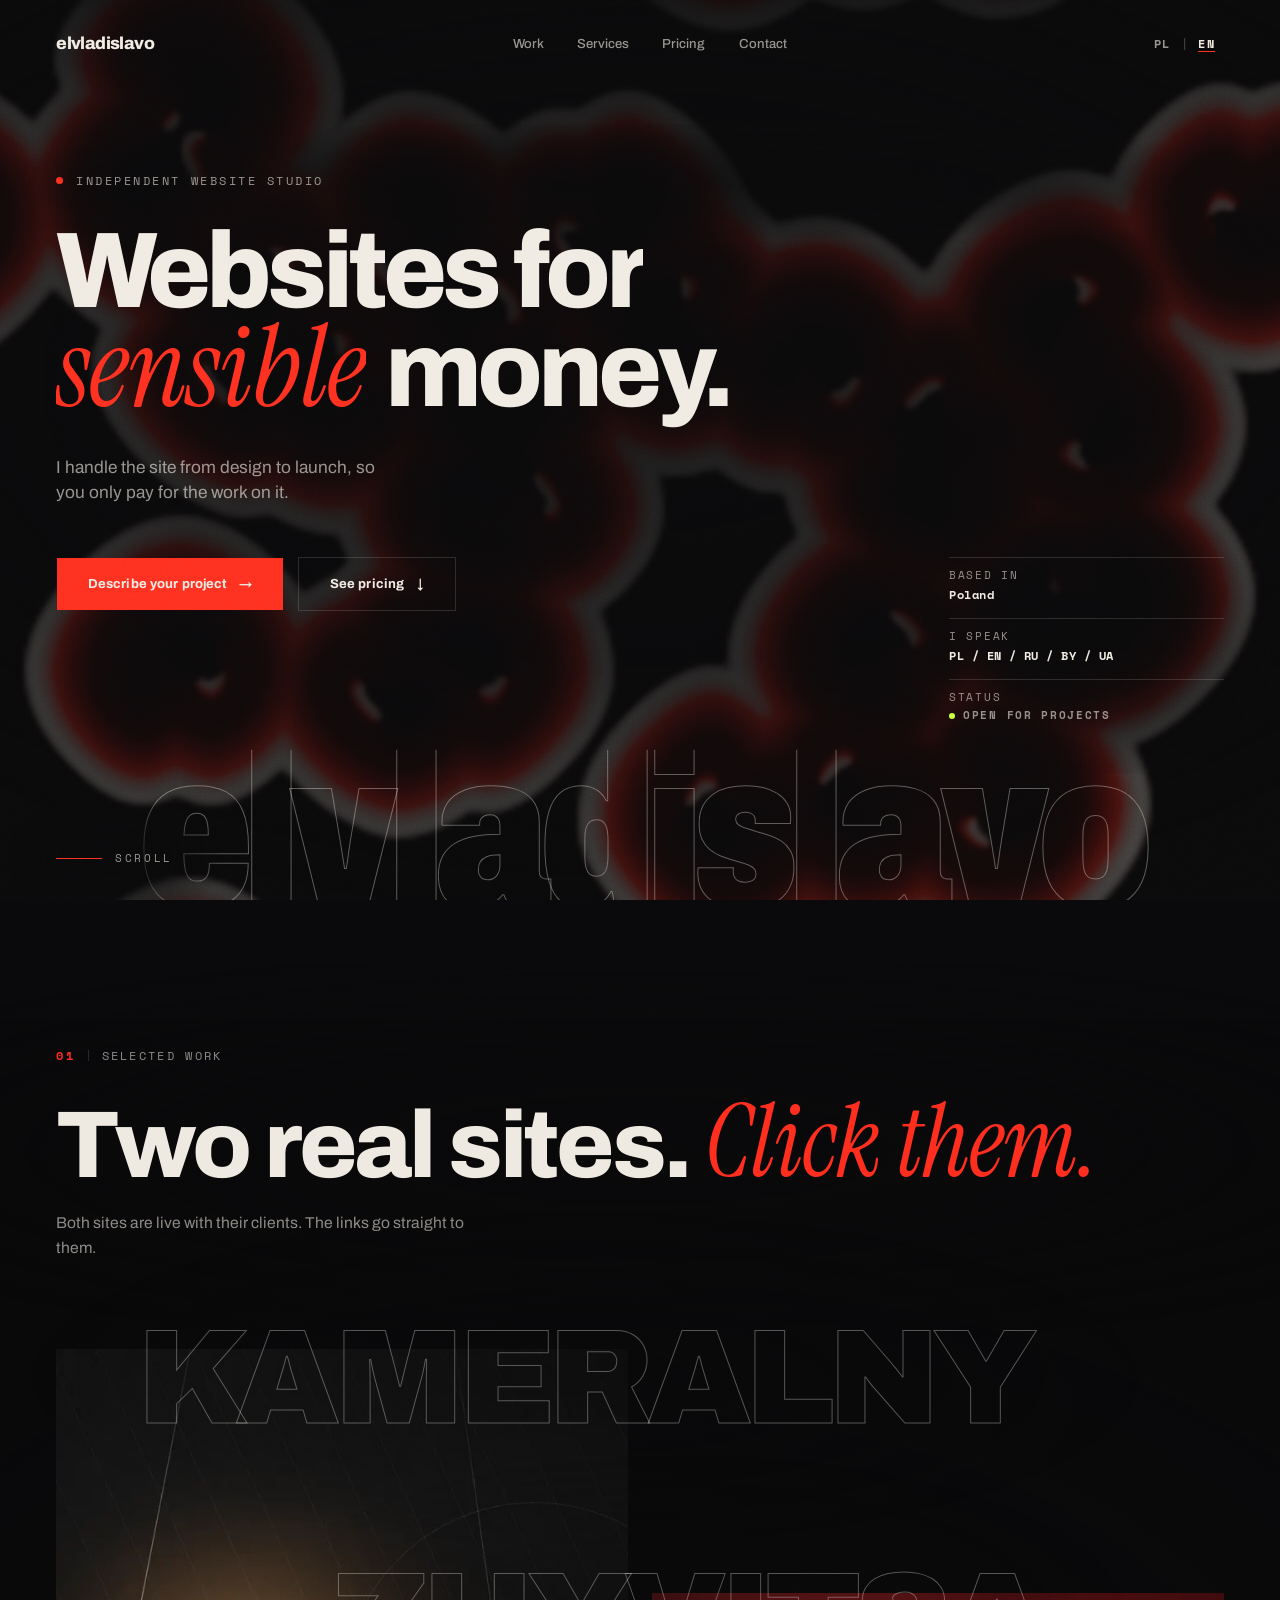
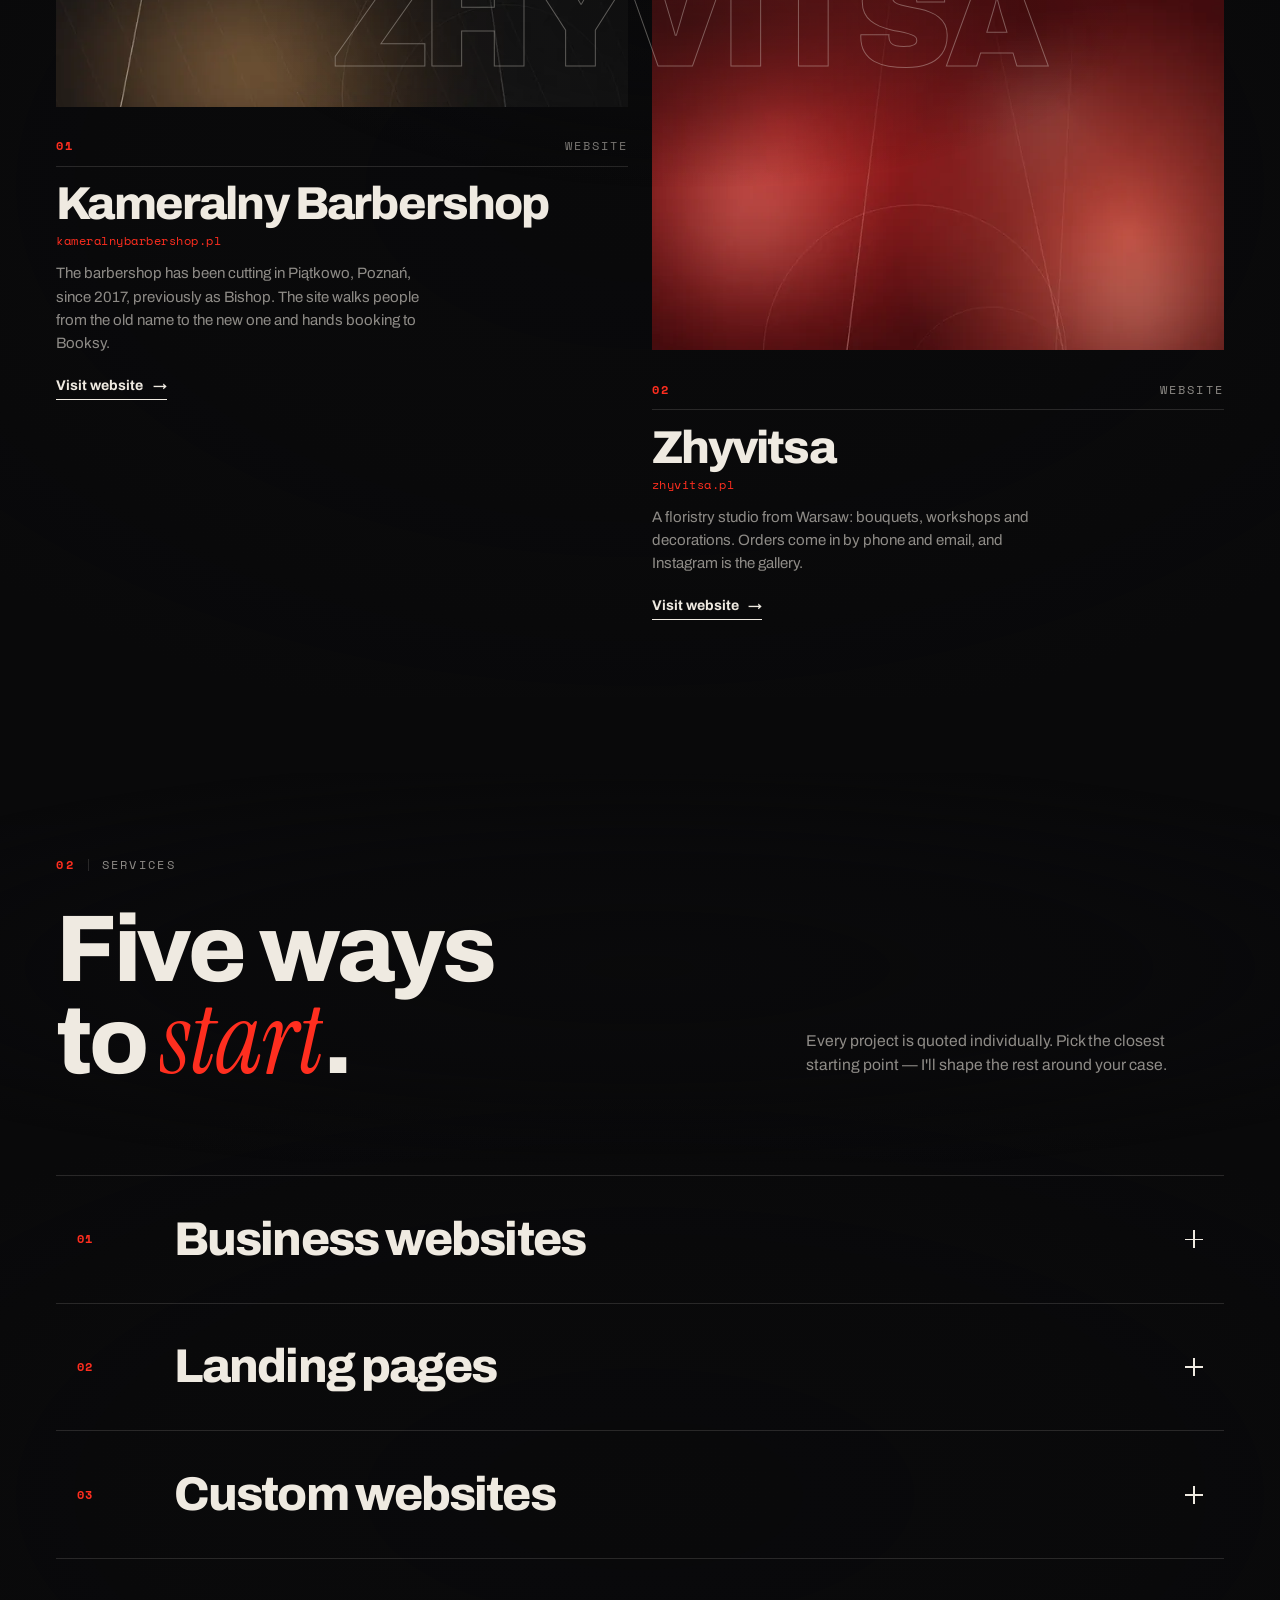
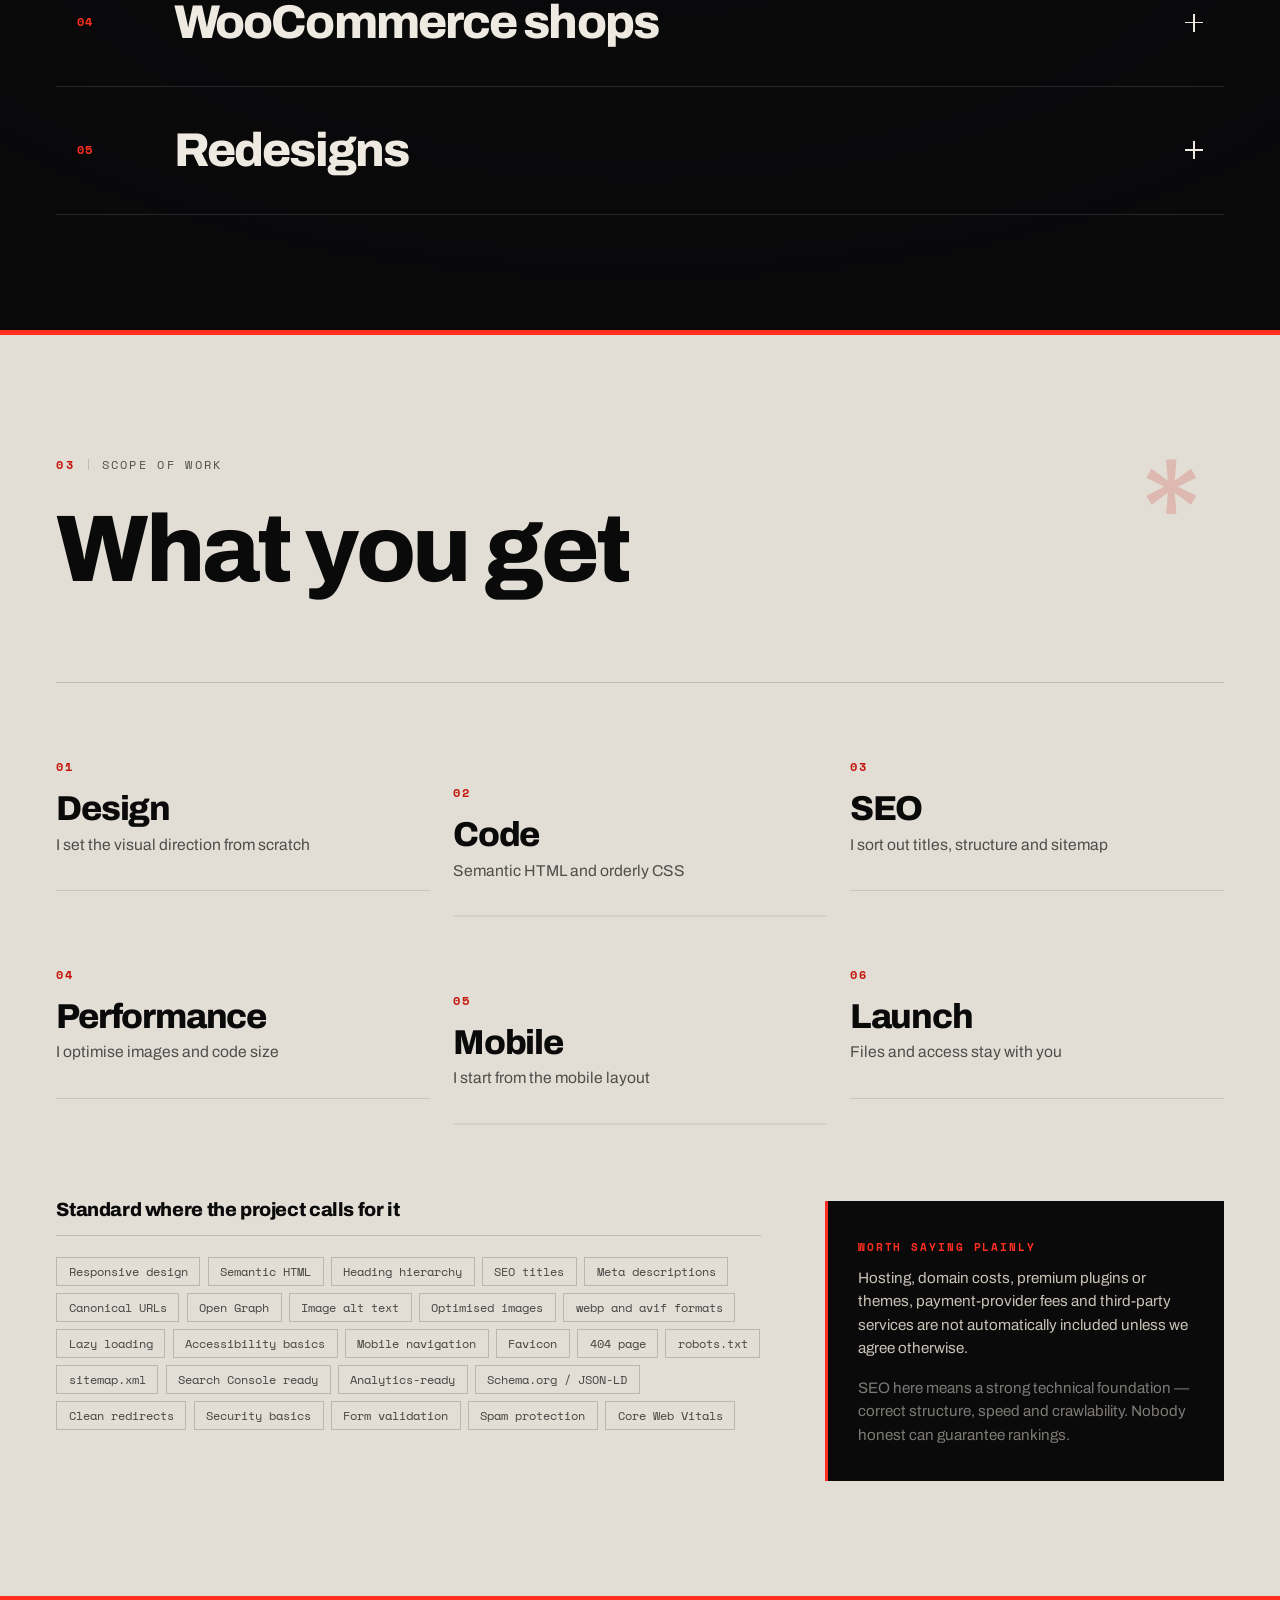
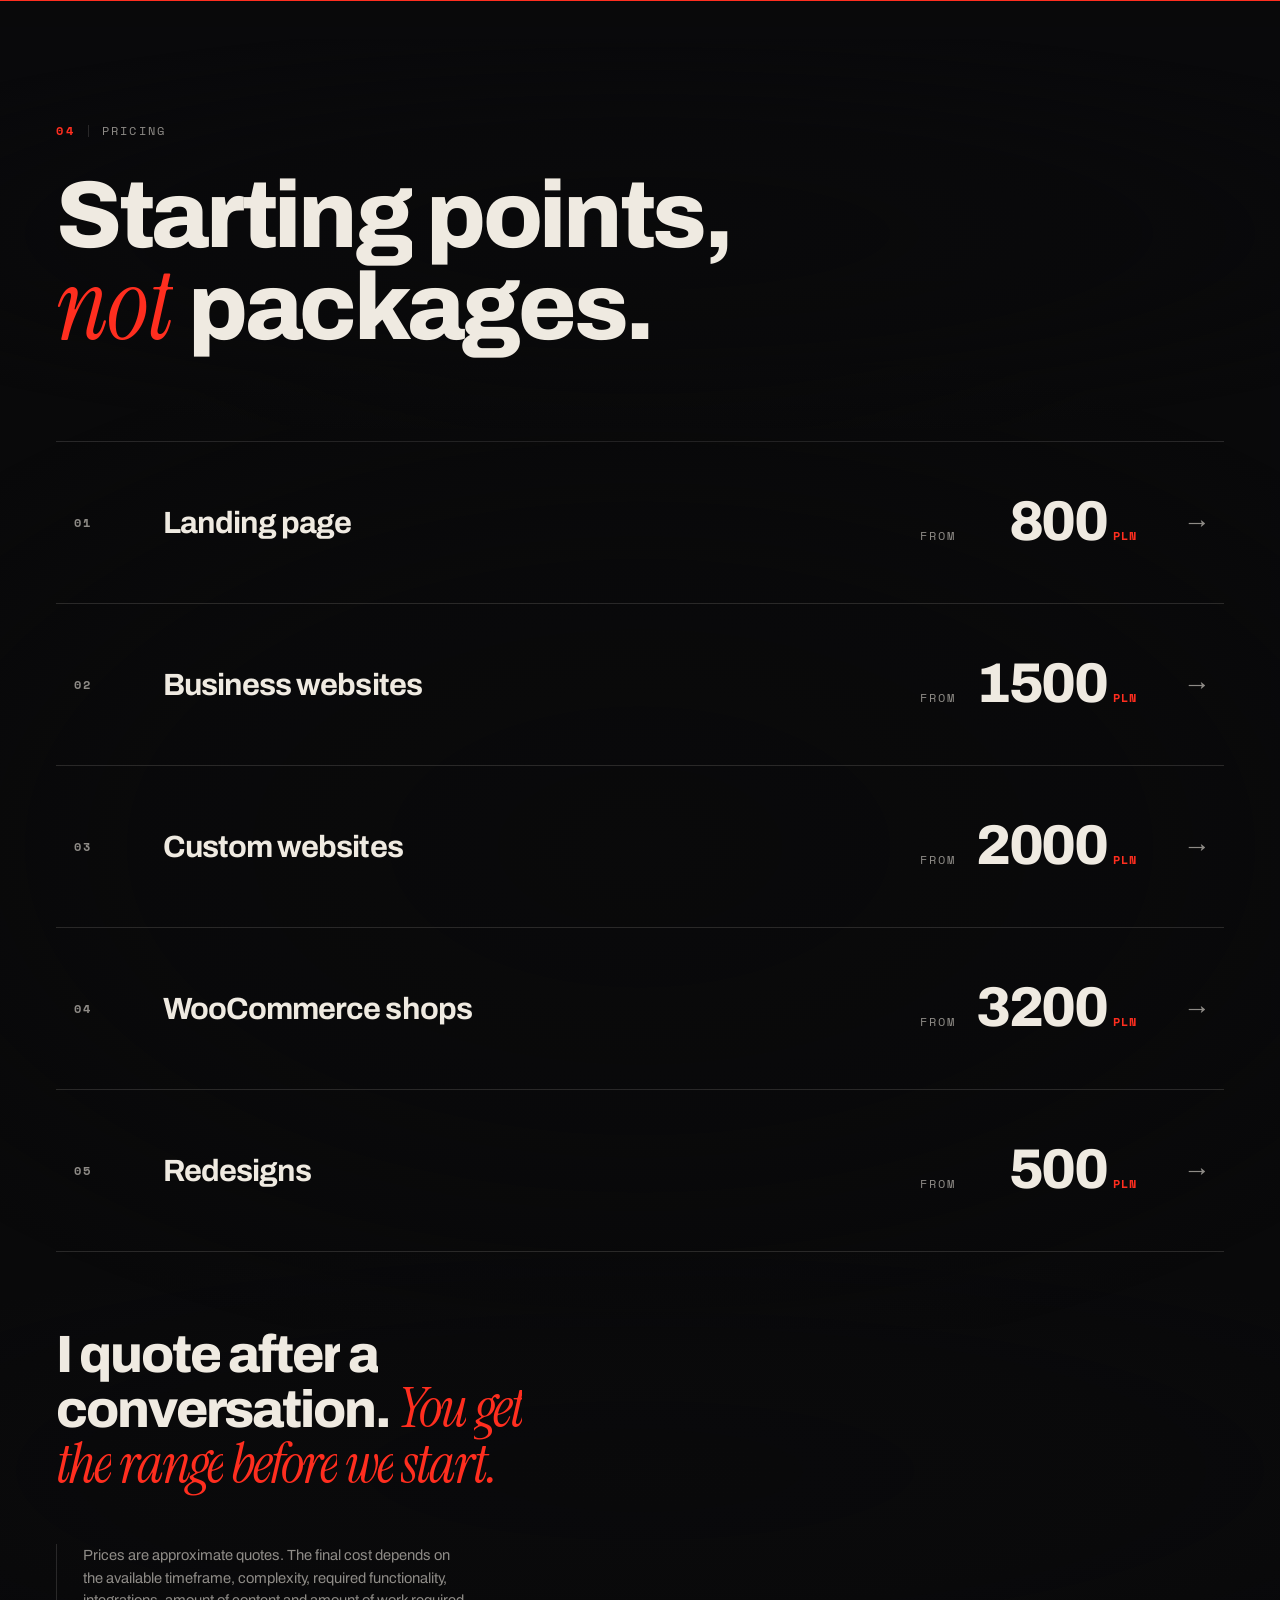
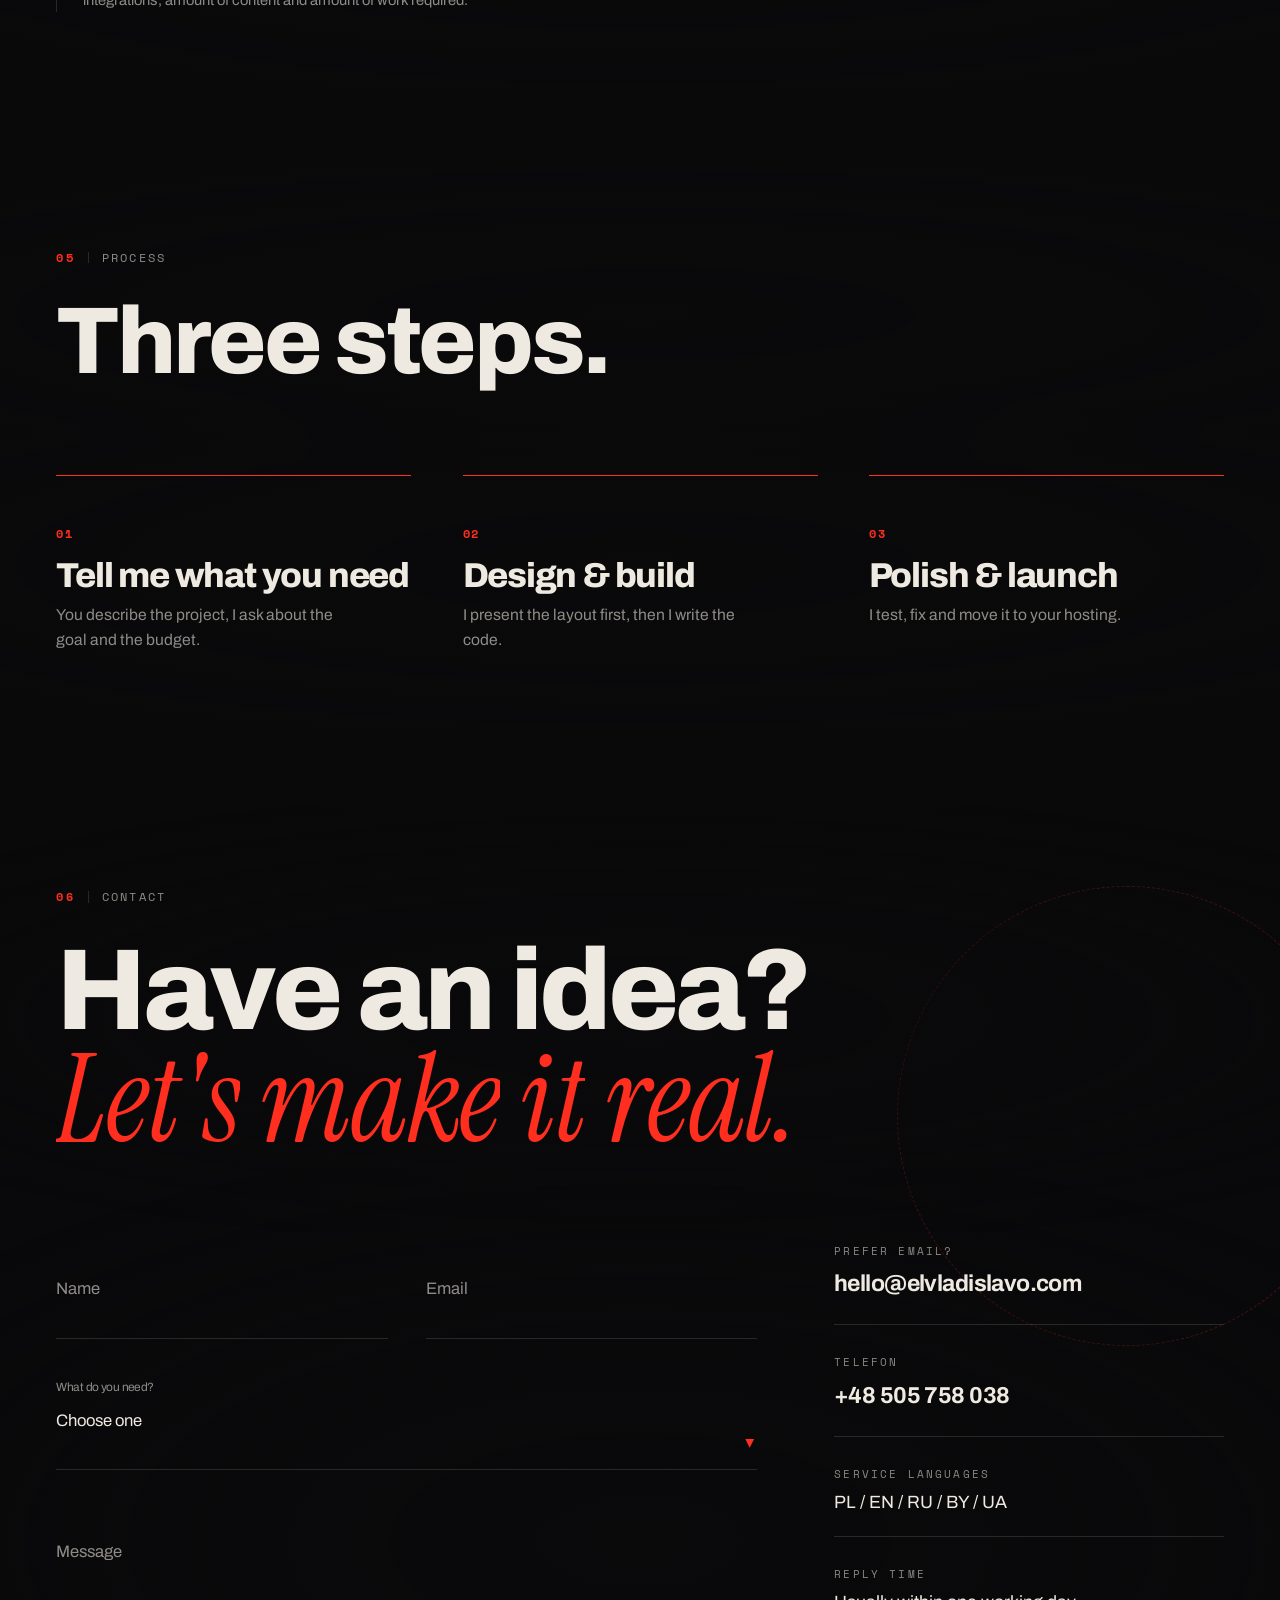
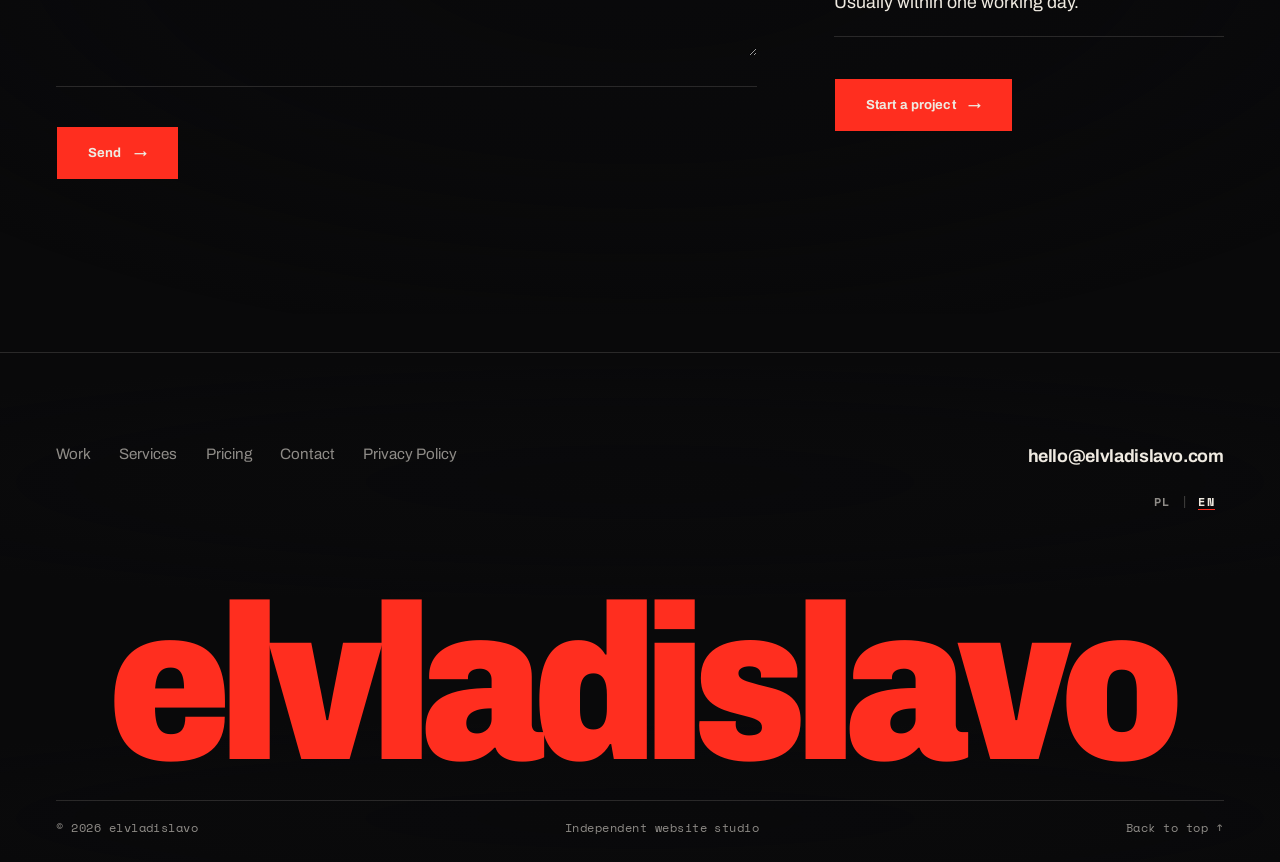
==== commit f9887555: "Add files via upload" ====
--- a/index.html
+++ b/index.html
@@ -38,6 +38,7 @@
 
 <link rel="preconnect" href="https://fonts.googleapis.com">
 <link rel="preconnect" href="https://fonts.gstatic.com" crossorigin>
+<link rel="preload" as="style" href="https://fonts.googleapis.com/css2?family=Archivo:wdth,wght@62..125,100..900&family=Instrument+Serif:ital@0;1&family=Space+Mono:wght@400;700&display=swap">
 <link rel="stylesheet" href="https://fonts.googleapis.com/css2?family=Archivo:wdth,wght@62..125,100..900&family=Instrument+Serif:ital@0;1&family=Space+Mono:wght@400;700&display=swap">
 <link rel="stylesheet" href="css/style.css">
 
@@ -45,6 +46,10 @@
 /* Runs before paint: marks JS availability, restores language + motion prefs,
    and holds the first frame so the localised copy never flashes. */
 (function () {
+  /* A reload starts at the top: this page opens on a full-height hero and
+     an intro, and being dropped back into the middle of it reads as a
+     glitch. A link to an anchor still works — only restoration is off. */
+  if ('scrollRestoration' in history && !location.hash) history.scrollRestoration = 'manual';
   var d = document.documentElement;
   d.className = d.className.replace('no-js', 'js') + ' is-preload';
   var lang = null;
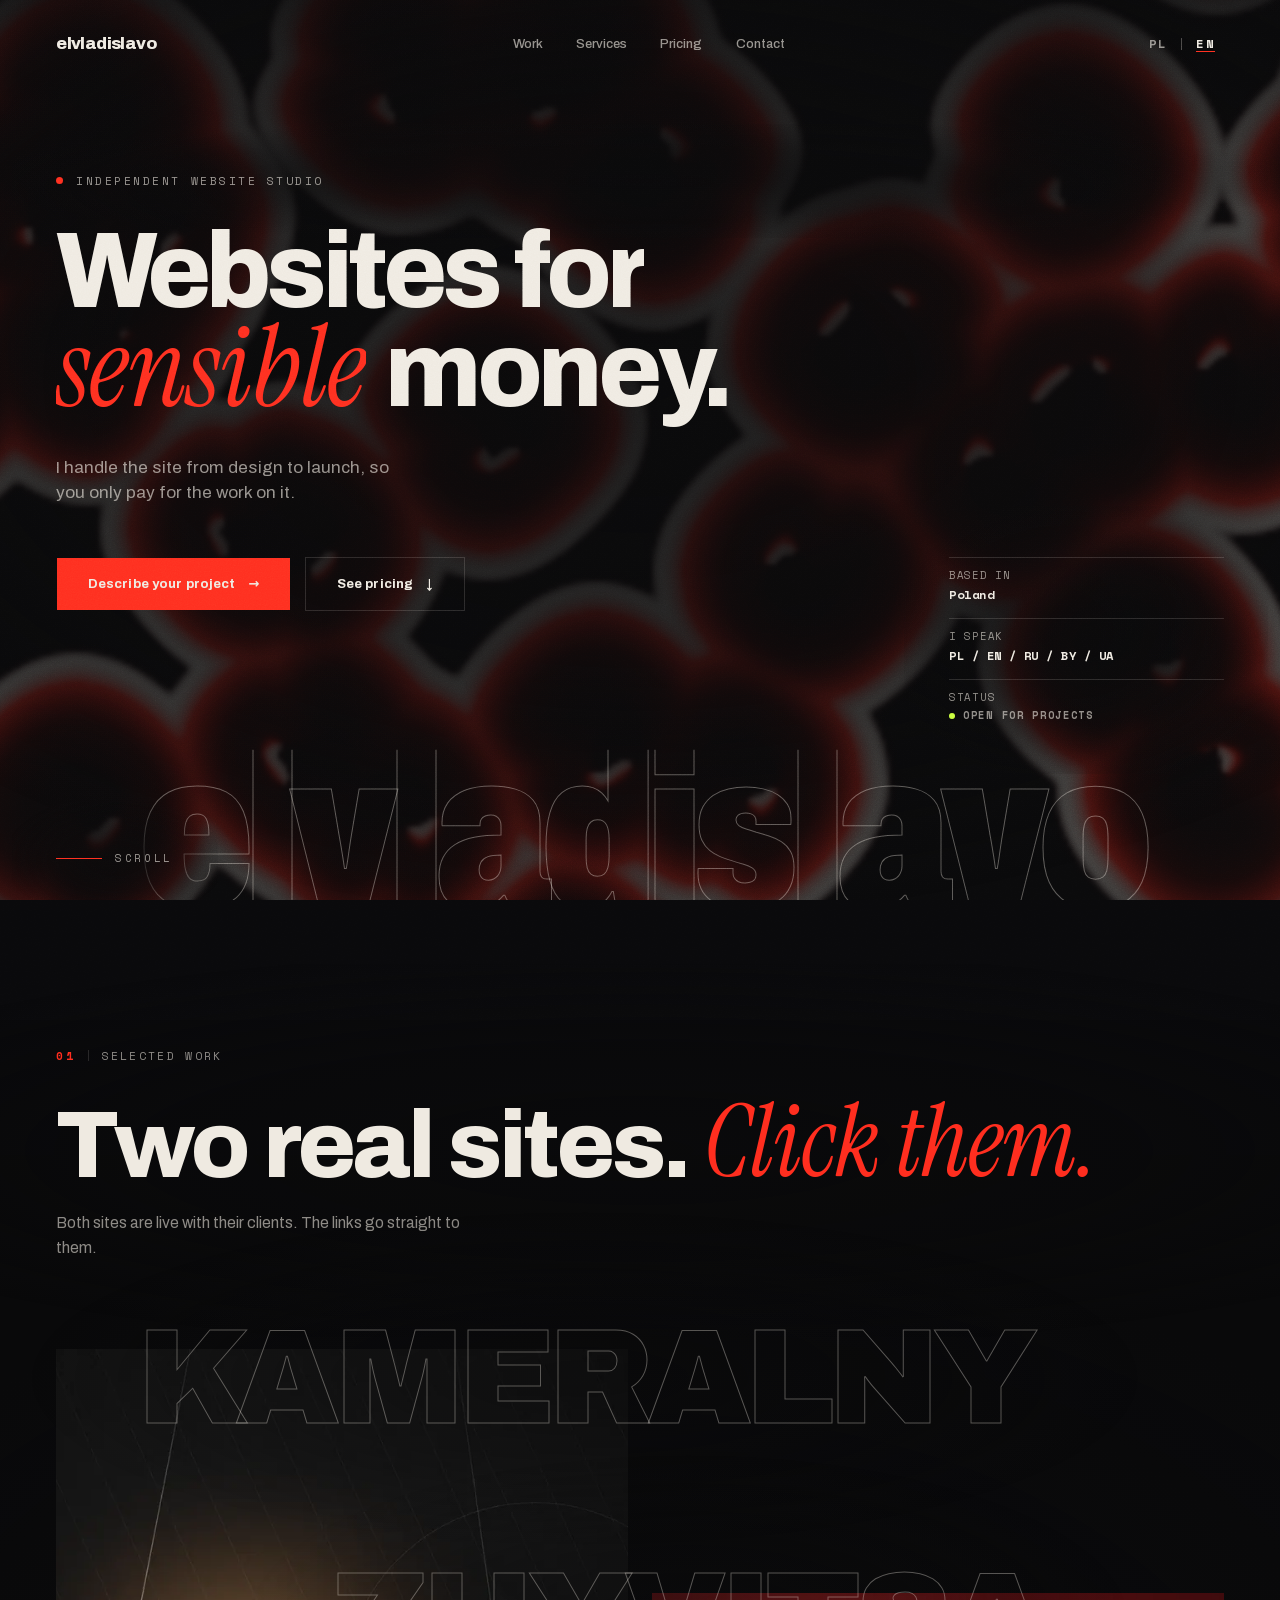
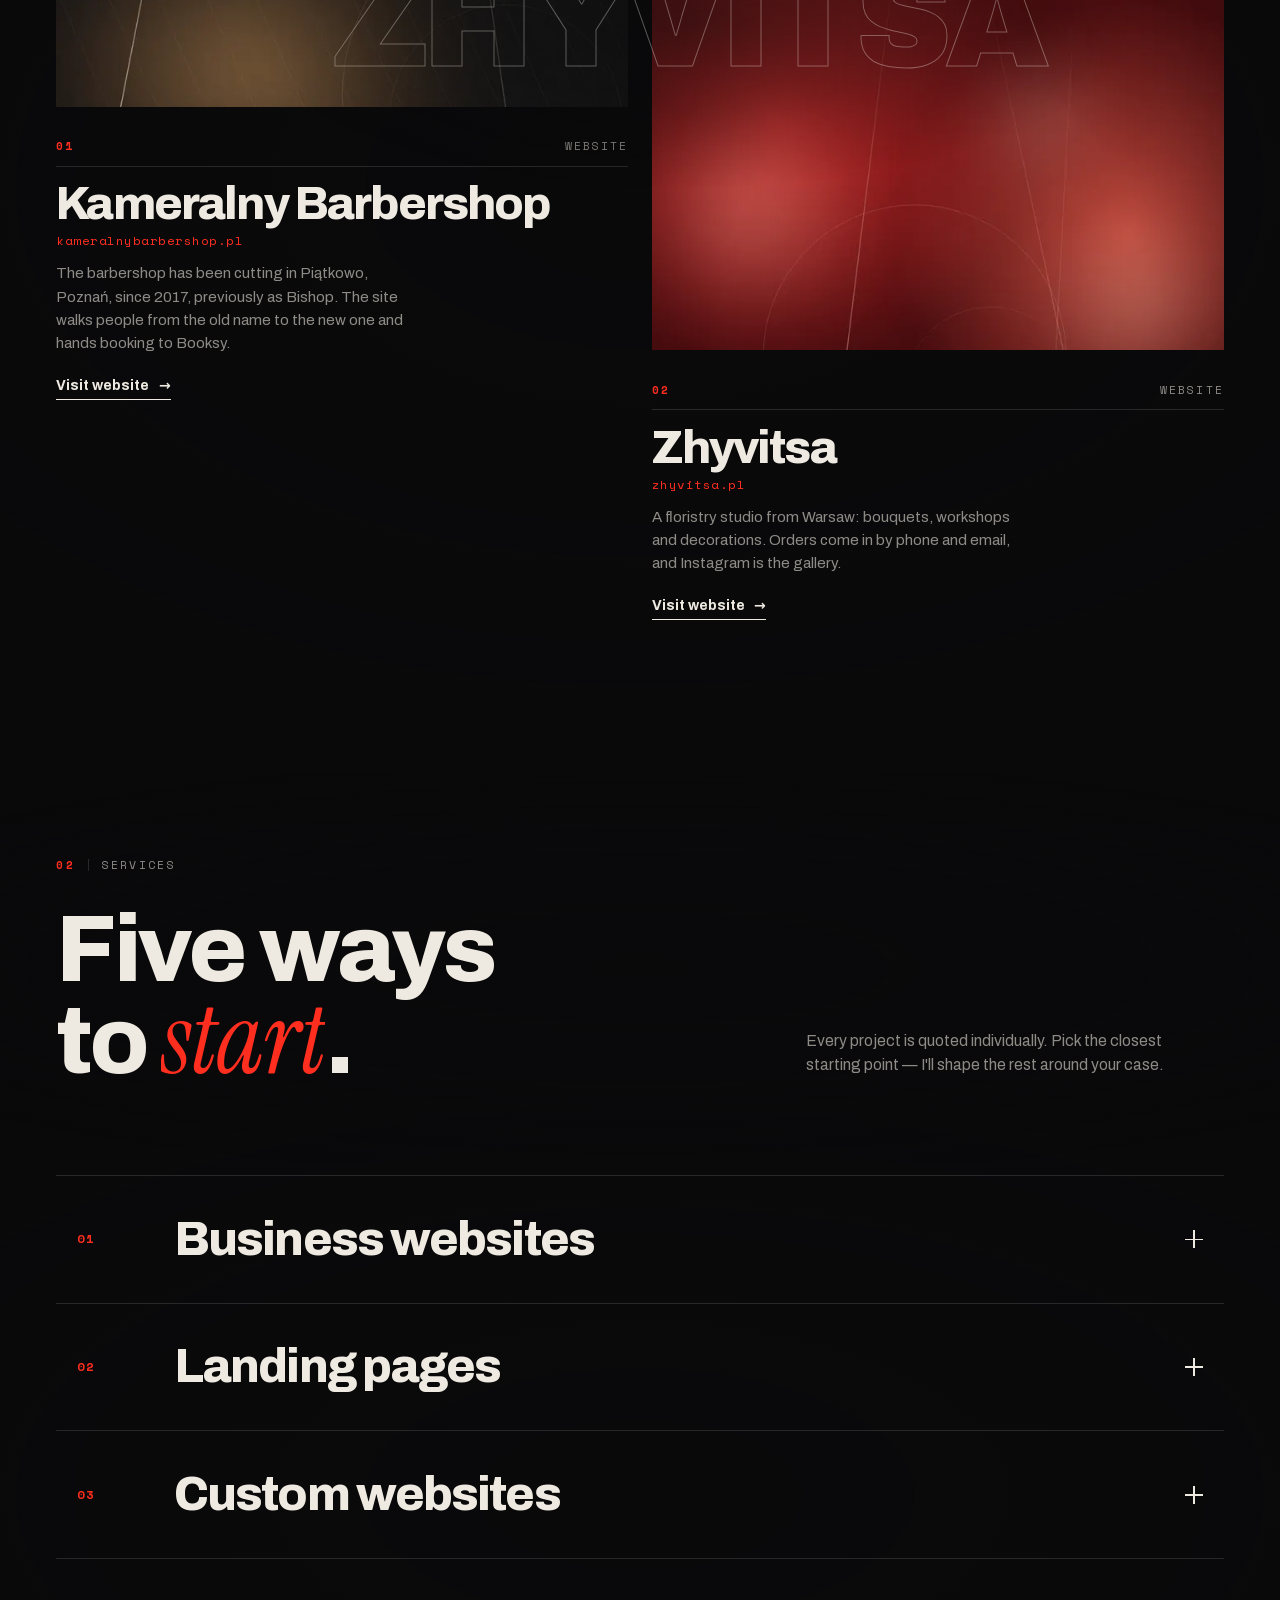
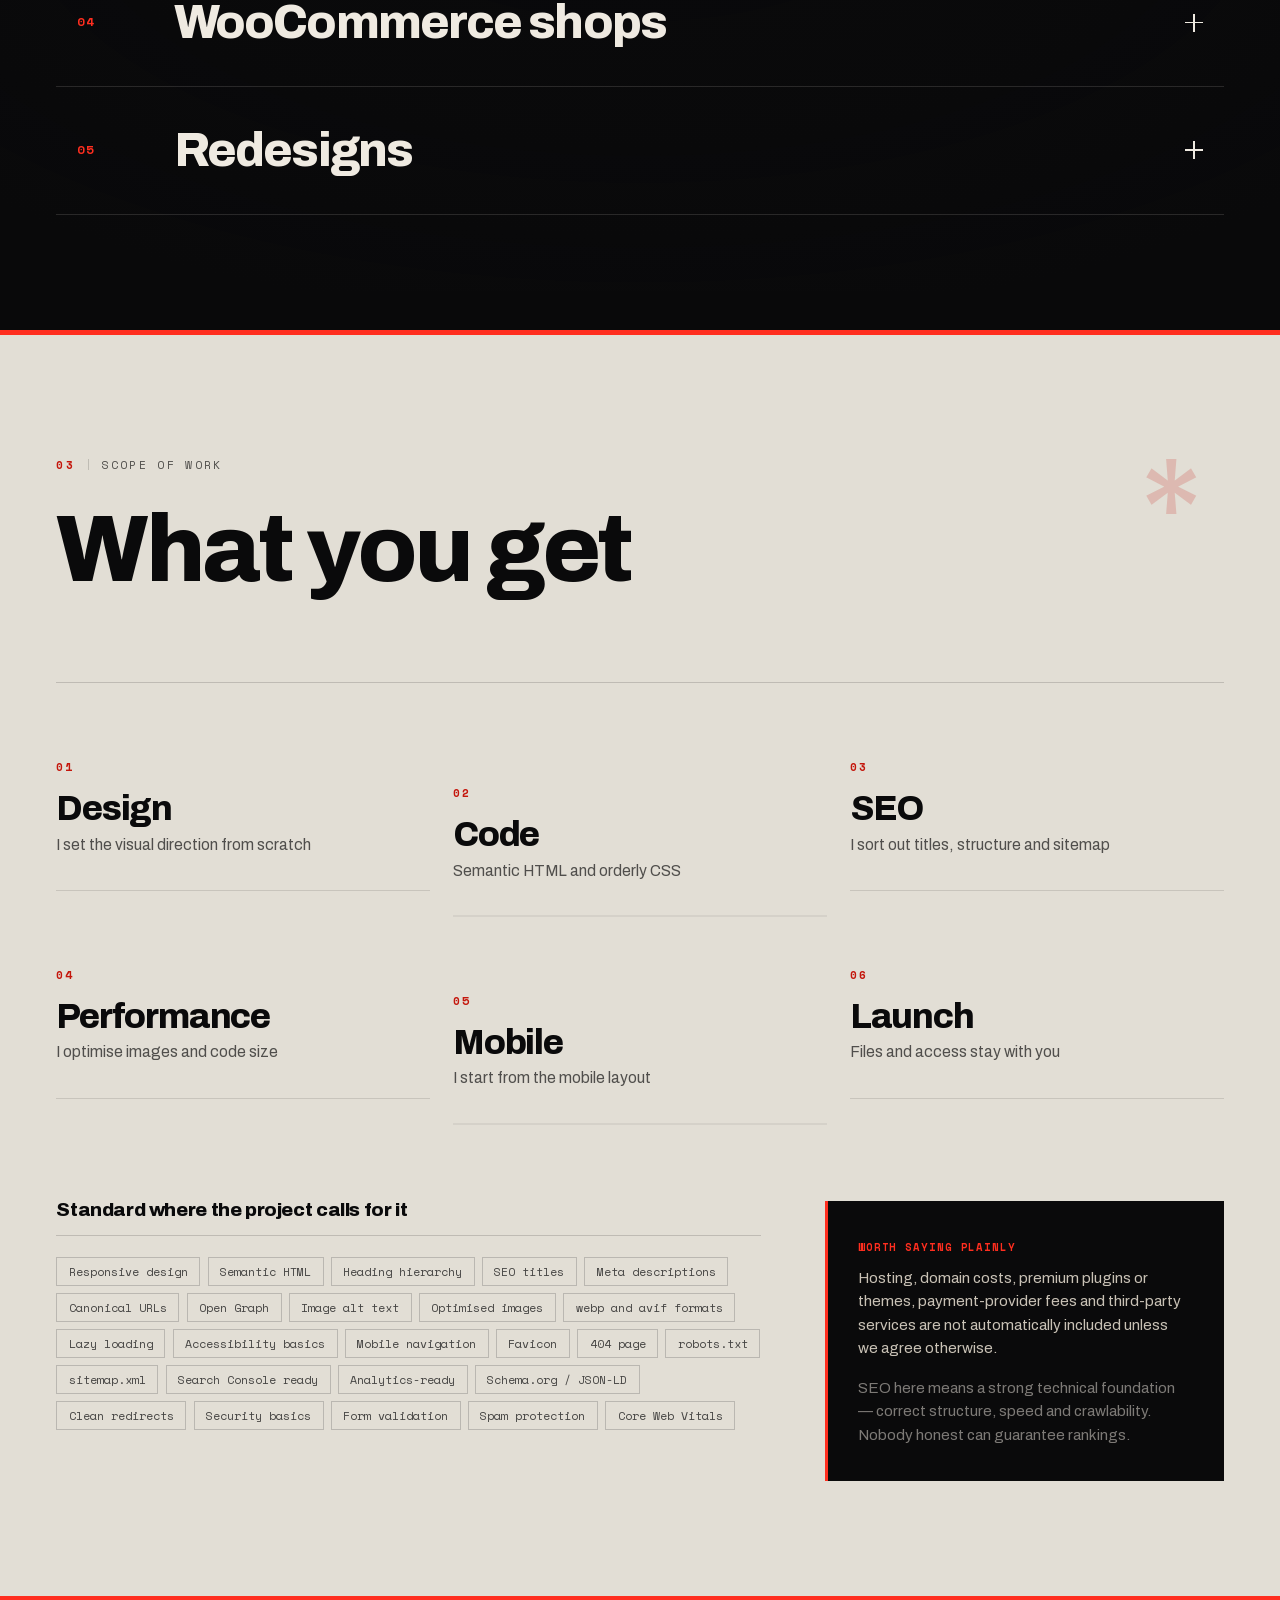
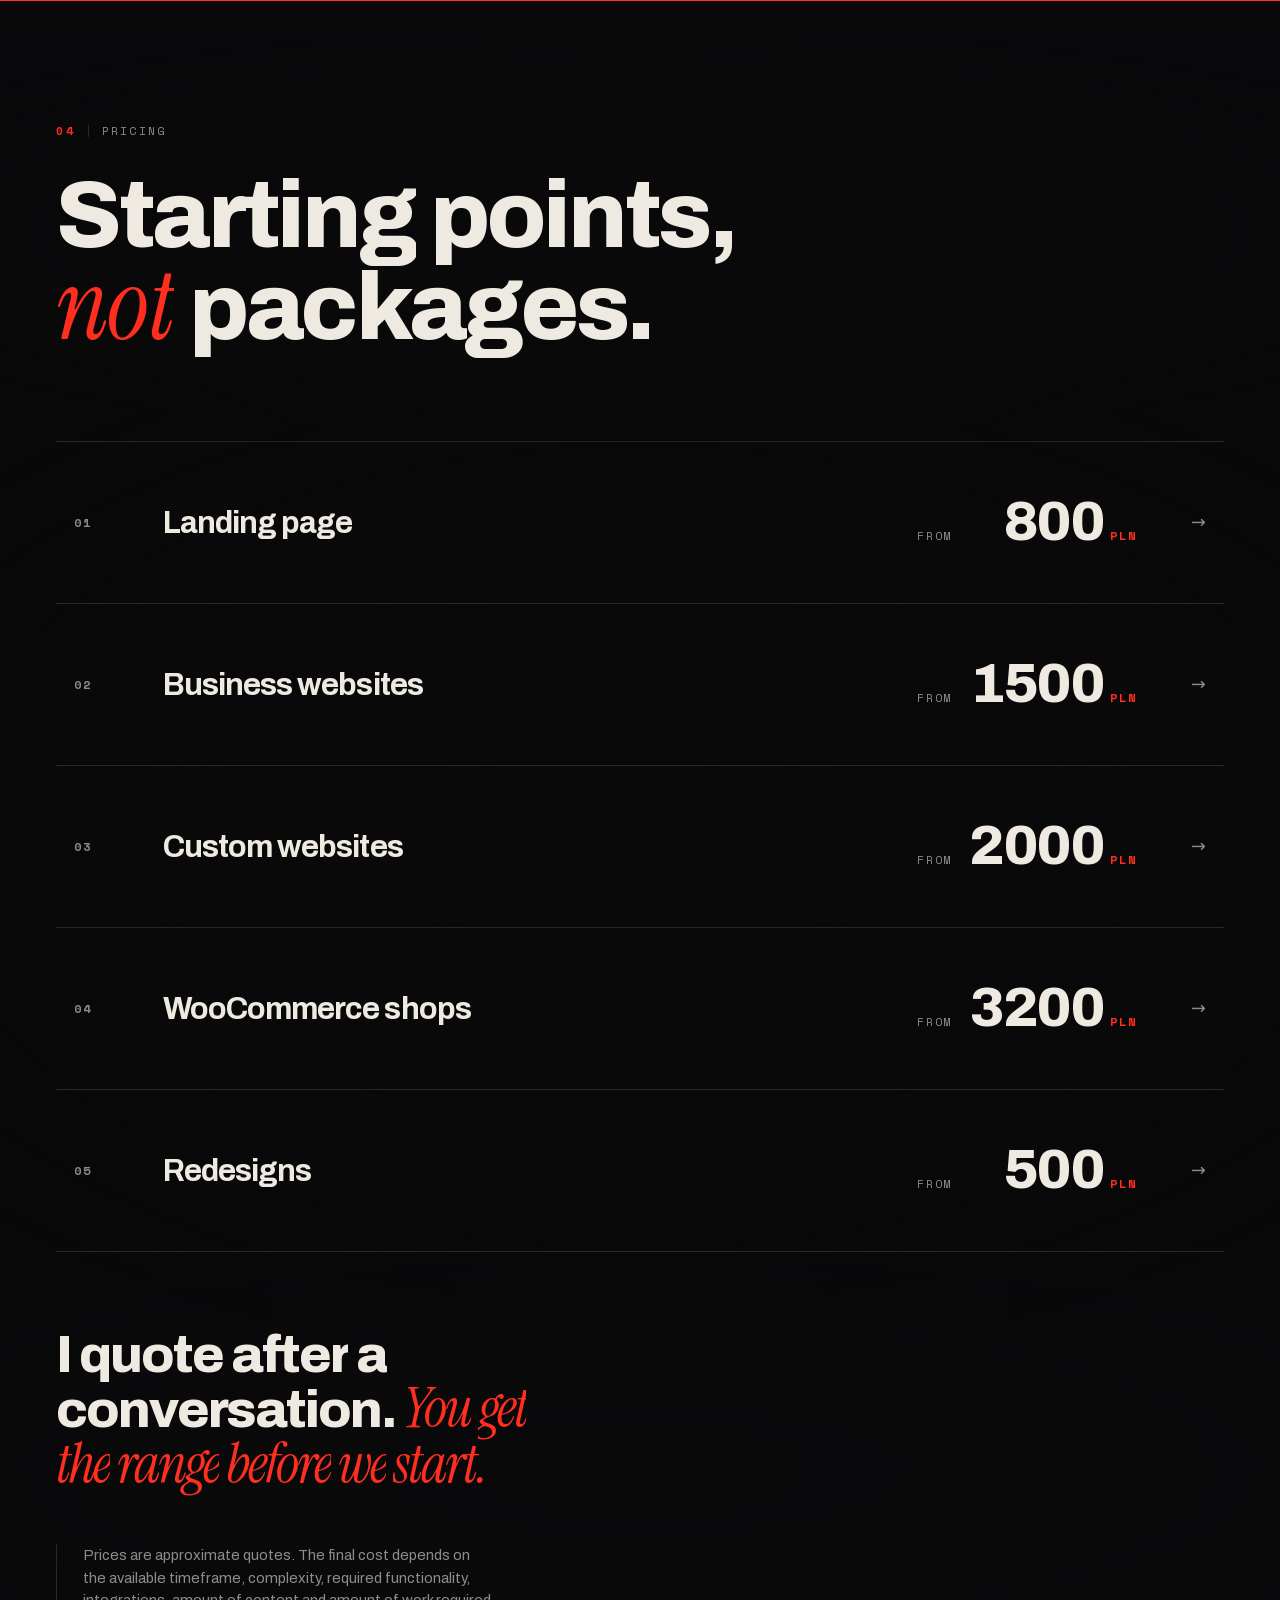
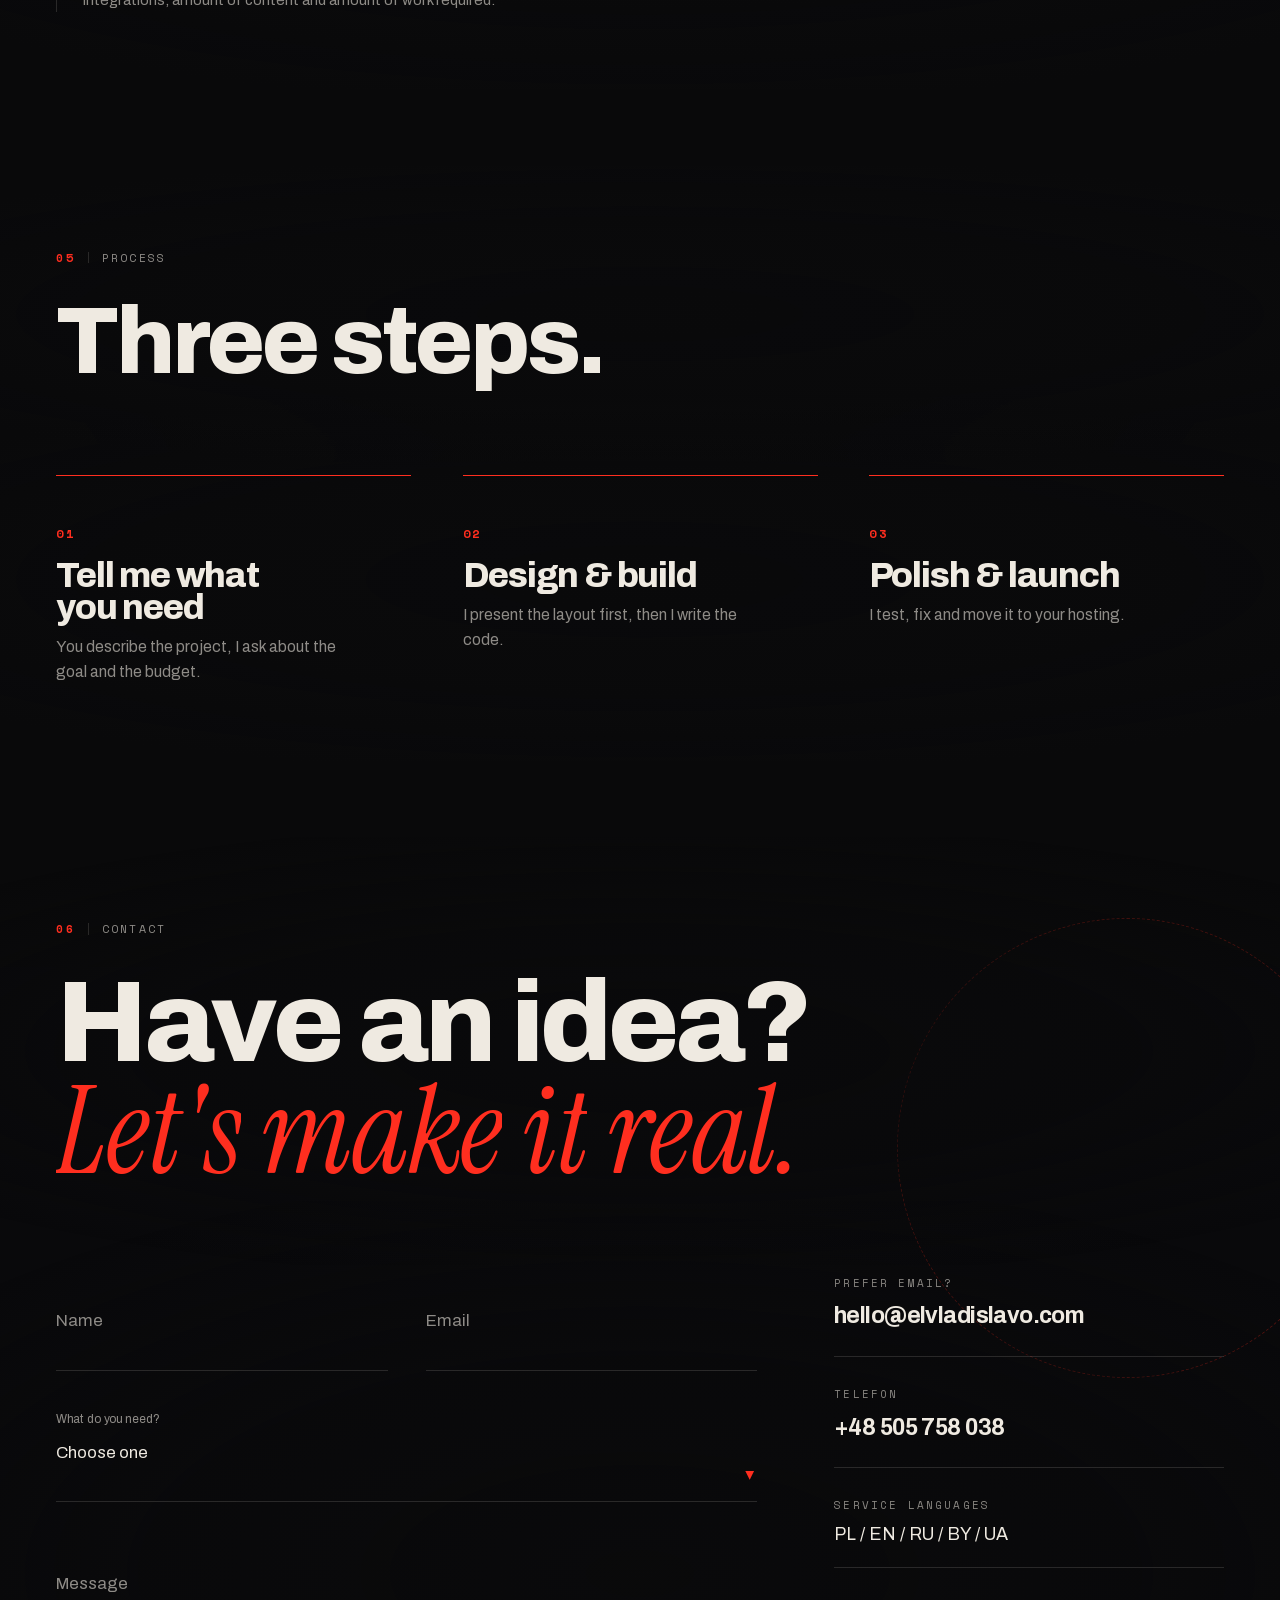
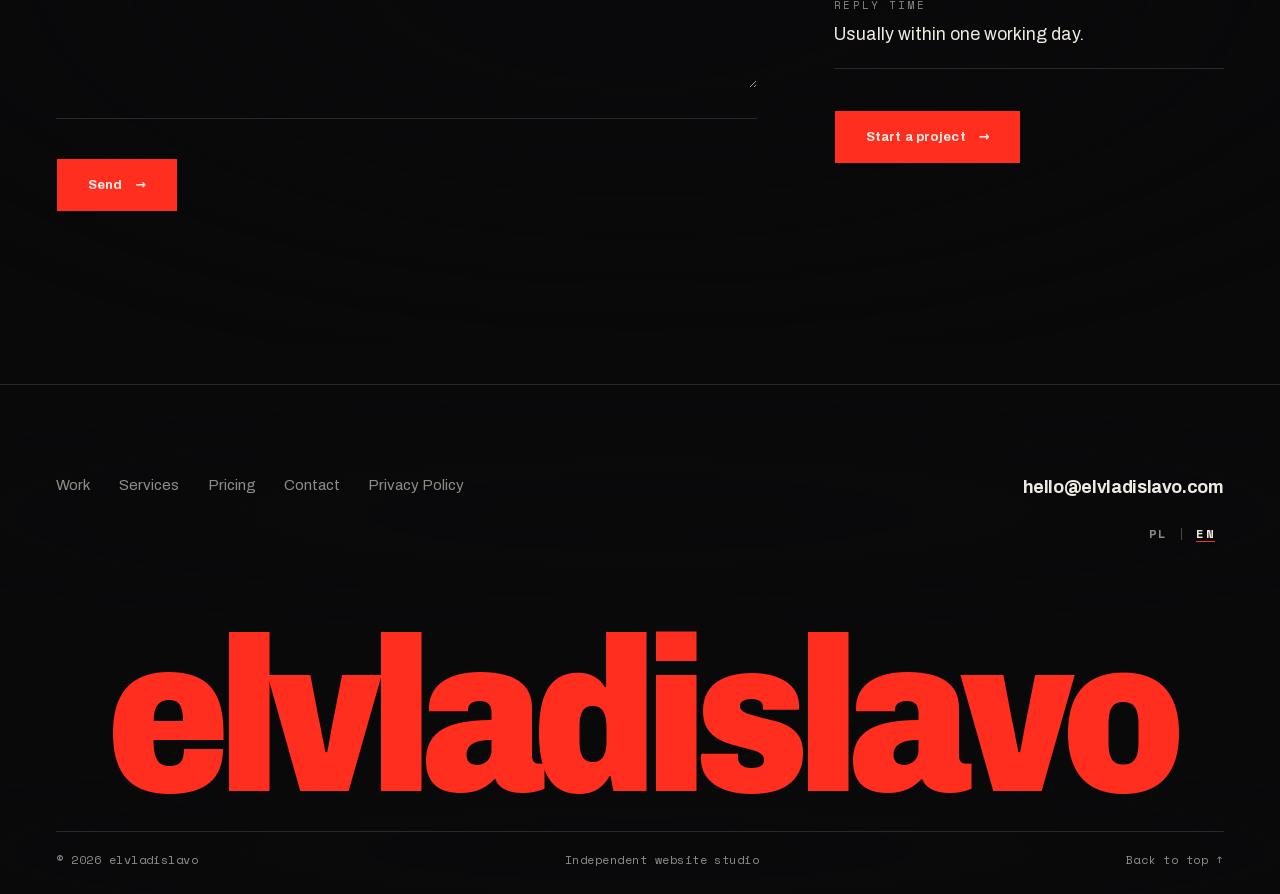
==== commit dbe979b1: "Add files via upload" ====
--- a/index.html
+++ b/index.html
@@ -36,10 +36,11 @@
 <link rel="apple-touch-icon" href="assets/apple-touch-icon.png">
 <link rel="manifest" href="site.webmanifest">
 
-<link rel="preconnect" href="https://fonts.googleapis.com">
-<link rel="preconnect" href="https://fonts.gstatic.com" crossorigin>
-<link rel="preload" as="style" href="https://fonts.googleapis.com/css2?family=Archivo:wdth,wght@62..125,100..900&family=Instrument+Serif:ital@0;1&family=Space+Mono:wght@400;700&display=swap">
-<link rel="stylesheet" href="https://fonts.googleapis.com/css2?family=Archivo:wdth,wght@62..125,100..900&family=Instrument+Serif:ital@0;1&family=Space+Mono:wght@400;700&display=swap">
+<!-- Type is served from this origin and preloaded: a font that arrives
+     after first paint re-wraps every headline on the way in. -->
+<link rel="preload" href="assets/fonts/archivo-var.woff2" as="font" type="font/woff2" crossorigin>
+<link rel="preload" href="assets/fonts/instrument-serif-italic.woff2" as="font" type="font/woff2" crossorigin>
+<link rel="stylesheet" href="css/fonts.css">
 <link rel="stylesheet" href="css/style.css">
 
 <script>
--- a/css/fonts.css
+++ b/css/fonts.css
@@ -0,0 +1,106 @@
+/* ═══════════════════════════════════════════════════════════════════════
+   elvladislavo — type, served from this origin
+   ───────────────────────────────────────────────────────────────────────
+   These used to come from Google Fonts, which costs two DNS lookups and two
+   TLS handshakes before a glyph is even requested. On a phone that can land
+   after the page is already on screen, and the swap re-wraps every headline
+   on the way in. Served from here and preloaded, they arrive with the page.
+
+   Each file is subset to the characters this site actually renders (both
+   languages), split into Latin and Latin-Extended so Polish diacritics cost
+   an English reader nothing: 121 KB in total, against 328 KB of full subsets
+   or two round trips to another origin. Archivo is one variable file
+   carrying both the weight and the width axis the design animates.
+
+   If the copy ever gains characters outside this set — another language,
+   unusual punctuation — they fall back to the system font. Re-subset from
+   the full families rather than hand-editing this file.
+   ═══════════════════════════════════════════════════════════════════════ */
+
+/* Archivo — variable: wght 100–900, wdth 62–125 */
+@font-face {
+  font-family: "Archivo";
+  font-style: normal;
+  font-weight: 100 900;
+  font-stretch: 62% 125%;
+  font-display: swap;
+  src: url("../assets/fonts/archivo-var.woff2") format("woff2-variations");
+  unicode-range: U+0000-00FF,U+0131,U+0152-0153,U+02BB-02BC,U+02C6,U+02DA,U+02DC,U+0304,U+0308,U+0329,U+2000-206F,U+20AC,U+2122,U+2190-2193,U+2197,U+2212,U+2215,U+FEFF,U+FFFD;
+}
+@font-face {
+  font-family: "Archivo";
+  font-style: normal;
+  font-weight: 100 900;
+  font-stretch: 62% 125%;
+  font-display: swap;
+  src: url("../assets/fonts/archivo-var-ext.woff2") format("woff2-variations");
+  unicode-range: U+0100-02BA,U+02BD-02C5,U+02C7-02CC,U+02CE-02D7,U+02DD-02FF,U+0304,U+0308,U+0329,U+1D00-1DBF,U+1E00-1E9F,U+1EF2-1EFF,U+2020,U+20A0-20AB,U+20AD-20C0,U+2113,U+2C60-2C7F,U+A720-A7FF;
+}
+
+/* Instrument Serif — the red italics */
+@font-face {
+  font-family: "Instrument Serif";
+  font-style: normal;
+  font-weight: 400;
+  font-display: swap;
+  src: url("../assets/fonts/instrument-serif.woff2") format("woff2");
+  unicode-range: U+0000-00FF,U+0131,U+0152-0153,U+02BB-02BC,U+02C6,U+02DA,U+02DC,U+0304,U+0308,U+0329,U+2000-206F,U+20AC,U+2122,U+2190-2193,U+2197,U+2212,U+2215,U+FEFF,U+FFFD;
+}
+@font-face {
+  font-family: "Instrument Serif";
+  font-style: normal;
+  font-weight: 400;
+  font-display: swap;
+  src: url("../assets/fonts/instrument-serif-ext.woff2") format("woff2");
+  unicode-range: U+0100-02BA,U+02BD-02C5,U+02C7-02CC,U+02CE-02D7,U+02DD-02FF,U+0304,U+0308,U+0329,U+1D00-1DBF,U+1E00-1E9F,U+1EF2-1EFF,U+2020,U+20A0-20AB,U+20AD-20C0,U+2113,U+2C60-2C7F,U+A720-A7FF;
+}
+@font-face {
+  font-family: "Instrument Serif";
+  font-style: italic;
+  font-weight: 400;
+  font-display: swap;
+  src: url("../assets/fonts/instrument-serif-italic.woff2") format("woff2");
+  unicode-range: U+0000-00FF,U+0131,U+0152-0153,U+02BB-02BC,U+02C6,U+02DA,U+02DC,U+0304,U+0308,U+0329,U+2000-206F,U+20AC,U+2122,U+2190-2193,U+2197,U+2212,U+2215,U+FEFF,U+FFFD;
+}
+@font-face {
+  font-family: "Instrument Serif";
+  font-style: italic;
+  font-weight: 400;
+  font-display: swap;
+  src: url("../assets/fonts/instrument-serif-italic-ext.woff2") format("woff2");
+  unicode-range: U+0100-02BA,U+02BD-02C5,U+02C7-02CC,U+02CE-02D7,U+02DD-02FF,U+0304,U+0308,U+0329,U+1D00-1DBF,U+1E00-1E9F,U+1EF2-1EFF,U+2020,U+20A0-20AB,U+20AD-20C0,U+2113,U+2C60-2C7F,U+A720-A7FF;
+}
+
+/* Space Mono — labels and numbers */
+@font-face {
+  font-family: "Space Mono";
+  font-style: normal;
+  font-weight: 400;
+  font-display: swap;
+  src: url("../assets/fonts/space-mono.woff2") format("woff2");
+  unicode-range: U+0000-00FF,U+0131,U+0152-0153,U+02BB-02BC,U+02C6,U+02DA,U+02DC,U+0304,U+0308,U+0329,U+2000-206F,U+20AC,U+2122,U+2190-2193,U+2197,U+2212,U+2215,U+FEFF,U+FFFD;
+}
+@font-face {
+  font-family: "Space Mono";
+  font-style: normal;
+  font-weight: 400;
+  font-display: swap;
+  src: url("../assets/fonts/space-mono-ext.woff2") format("woff2");
+  unicode-range: U+0100-02BA,U+02BD-02C5,U+02C7-02CC,U+02CE-02D7,U+02DD-02FF,U+0304,U+0308,U+0329,U+1D00-1DBF,U+1E00-1E9F,U+1EF2-1EFF,U+2020,U+20A0-20AB,U+20AD-20C0,U+2113,U+2C60-2C7F,U+A720-A7FF;
+}
+@font-face {
+  font-family: "Space Mono";
+  font-style: normal;
+  font-weight: 700;
+  font-display: swap;
+  src: url("../assets/fonts/space-mono-700.woff2") format("woff2");
+  unicode-range: U+0000-00FF,U+0131,U+0152-0153,U+02BB-02BC,U+02C6,U+02DA,U+02DC,U+0304,U+0308,U+0329,U+2000-206F,U+20AC,U+2122,U+2190-2193,U+2197,U+2212,U+2215,U+FEFF,U+FFFD;
+}
+@font-face {
+  font-family: "Space Mono";
+  font-style: normal;
+  font-weight: 700;
+  font-display: swap;
+  src: url("../assets/fonts/space-mono-700-ext.woff2") format("woff2");
+  unicode-range: U+0100-02BA,U+02BD-02C5,U+02C7-02CC,U+02CE-02D7,U+02DD-02FF,U+0304,U+0308,U+0329,U+1D00-1DBF,U+1E00-1E9F,U+1EF2-1EFF,U+2020,U+20A0-20AB,U+20AD-20C0,U+2113,U+2C60-2C7F,U+A720-A7FF;
+}
--- a/css/style.css
+++ b/css/style.css
@@ -143,6 +143,10 @@
 .sec--light .label { color: rgba(10,10,11,.68); }
 .sec--light .label i { color: var(--red-d); border-right-color: rgba(10,10,11,.16); }
 
+/* Measures are set in em, not ch: `ch` is the width of a "0" in whatever
+   font is rendering, so every headline re-wraps the moment the webfont
+   lands — on a phone, mid-scroll. em moves only with the font size. */
+
 /* Section shell -------------------------------------------------------- */
 .sec {
   position: relative;
@@ -173,9 +177,9 @@
 .sec__title {
   font-size: clamp(2.6rem, 7.4vw, 6.6rem);
   margin-top: clamp(1rem, 2.2vw, 2rem);
-  max-width: 18ch;
-}
-.sec__title--xl { font-size: clamp(2.9rem, 9vw, 8.4rem); max-width: 14ch; }
+  max-width: 11.25em;   /* was 18ch */
+}
+.sec__title--xl { font-size: clamp(2.9rem, 9vw, 8.4rem); max-width: 8.75em; }
 .sec__title em {
   font-family: var(--f-serif);
   font-style: italic;
@@ -187,7 +191,7 @@
 .sec--light .sec__title em { color: var(--red-d); }
 .sec__lede, .sec__note {
   margin-top: 1.4rem;
-  max-width: 46ch;
+  max-width: 26.363em;
   color: var(--mut);
   font-size: clamp(.98rem, 1.1vw, 1.12rem);
 }
@@ -670,7 +674,7 @@
   line-height: .87;
   letter-spacing: -.045em;
   font-variation-settings: "wdth" 96;
-  max-width: 15ch;
+  max-width: 9.375em;
 }
 .hero__title em {
   font-family: var(--f-serif);
@@ -683,7 +687,7 @@
 .hero__lede {
   grid-column: 1 / 7;
   margin-top: clamp(1.4rem, 3vw, 2.4rem);
-  max-width: 34ch;
+  max-width: 19.485em;
   color: var(--mut);
   font-size: clamp(1.02rem, 1.35vw, 1.3rem);
   line-height: 1.45;
@@ -880,7 +884,7 @@
   letter-spacing: .04em;
 }
 .proj__desc {
-  color: var(--mut); max-width: 42ch; margin-top: .35rem;
+  color: var(--mut); max-width: 24.07em; margin-top: .35rem;
   font-size: clamp(.94rem, 1vw, 1.02rem);
 }
 .proj__cta {
@@ -942,7 +946,7 @@
 
 .svc__hint {
   font-size: .93rem; color: var(--mut);
-  max-width: 40ch; justify-self: end; text-align: right;
+  max-width: 22.924em; justify-self: end; text-align: right;
   opacity: 0; transform: translateX(18px);
   transition: opacity .45s var(--e), transform .55s var(--e), color .45s var(--e);
 }
@@ -977,7 +981,7 @@
   padding-inline: clamp(.5rem, 1.6vw, 1.6rem);
 }
 .svc__item.is-open .svc__pin { padding-bottom: clamp(1.6rem, 3vw, 2.6rem); }
-.svc__pin > p { color: var(--mut); max-width: 52ch; }
+.svc__pin > p { color: var(--mut); max-width: 29.801em; }
 .svc__pin--cols {
   display: grid; gap: clamp(1.4rem, 3vw, 3rem);
   grid-template-columns: minmax(0, 1fr) minmax(0, 1.05fr);
@@ -1120,7 +1124,7 @@
   font-size: clamp(1.7rem, 4.4vw, 3.5rem);
   font-weight: 800; letter-spacing: -.045em;
   font-variant-numeric: tabular-nums;
-  min-width: 4.1ch; text-align: right;
+  min-width: 2.563em; text-align: right;   /* was 4.1ch */
   transition: color .4s var(--e);
 }
 .price__amt u {
@@ -1143,14 +1147,14 @@
 .statement {
   font-size: clamp(1.6rem, 4.1vw, 3.4rem);
   font-weight: 800; letter-spacing: -.04em; line-height: 1;
-  max-width: 16ch;
+  max-width: 10.0em;
 }
 .statement em {
   font-family: var(--f-serif); font-style: italic; font-weight: 400;
   color: var(--red); font-size: 1.06em;
 }
 .fine {
-  font-size: .92rem; color: var(--mut); max-width: 52ch;
+  font-size: .92rem; color: var(--mut); max-width: 29.801em;
   padding-left: clamp(1rem, 2vw, 1.6rem);
   border-left: 1px solid var(--hair);
 }
@@ -1183,7 +1187,7 @@
   font-size: clamp(1.4rem, 2.7vw, 2.35rem);
   margin: .9rem 0 .7rem;
 }
-.step p { color: var(--mut); max-width: 34ch; font-size: .98rem; }
+.step p { color: var(--mut); max-width: 19.485em; font-size: .98rem; }
 
 /* ══ 11 · Contact ══════════════════════════════════════════════════════ */
 .contact { overflow: hidden; }
@@ -1413,7 +1417,7 @@
   .nav__menu { display: none; }
   .burger { display: block; }
   .sec__head--split { grid-template-columns: 1fr; }
-  .sec__note { max-width: 52ch; }
+  .sec__note { max-width: 29.801em; }
   .projects { grid-template-columns: 1fr; }
   .proj--a, .proj--b { grid-column: 1 / -1; }
   .proj--b { margin-top: clamp(3.5rem, 12vw, 8rem); }
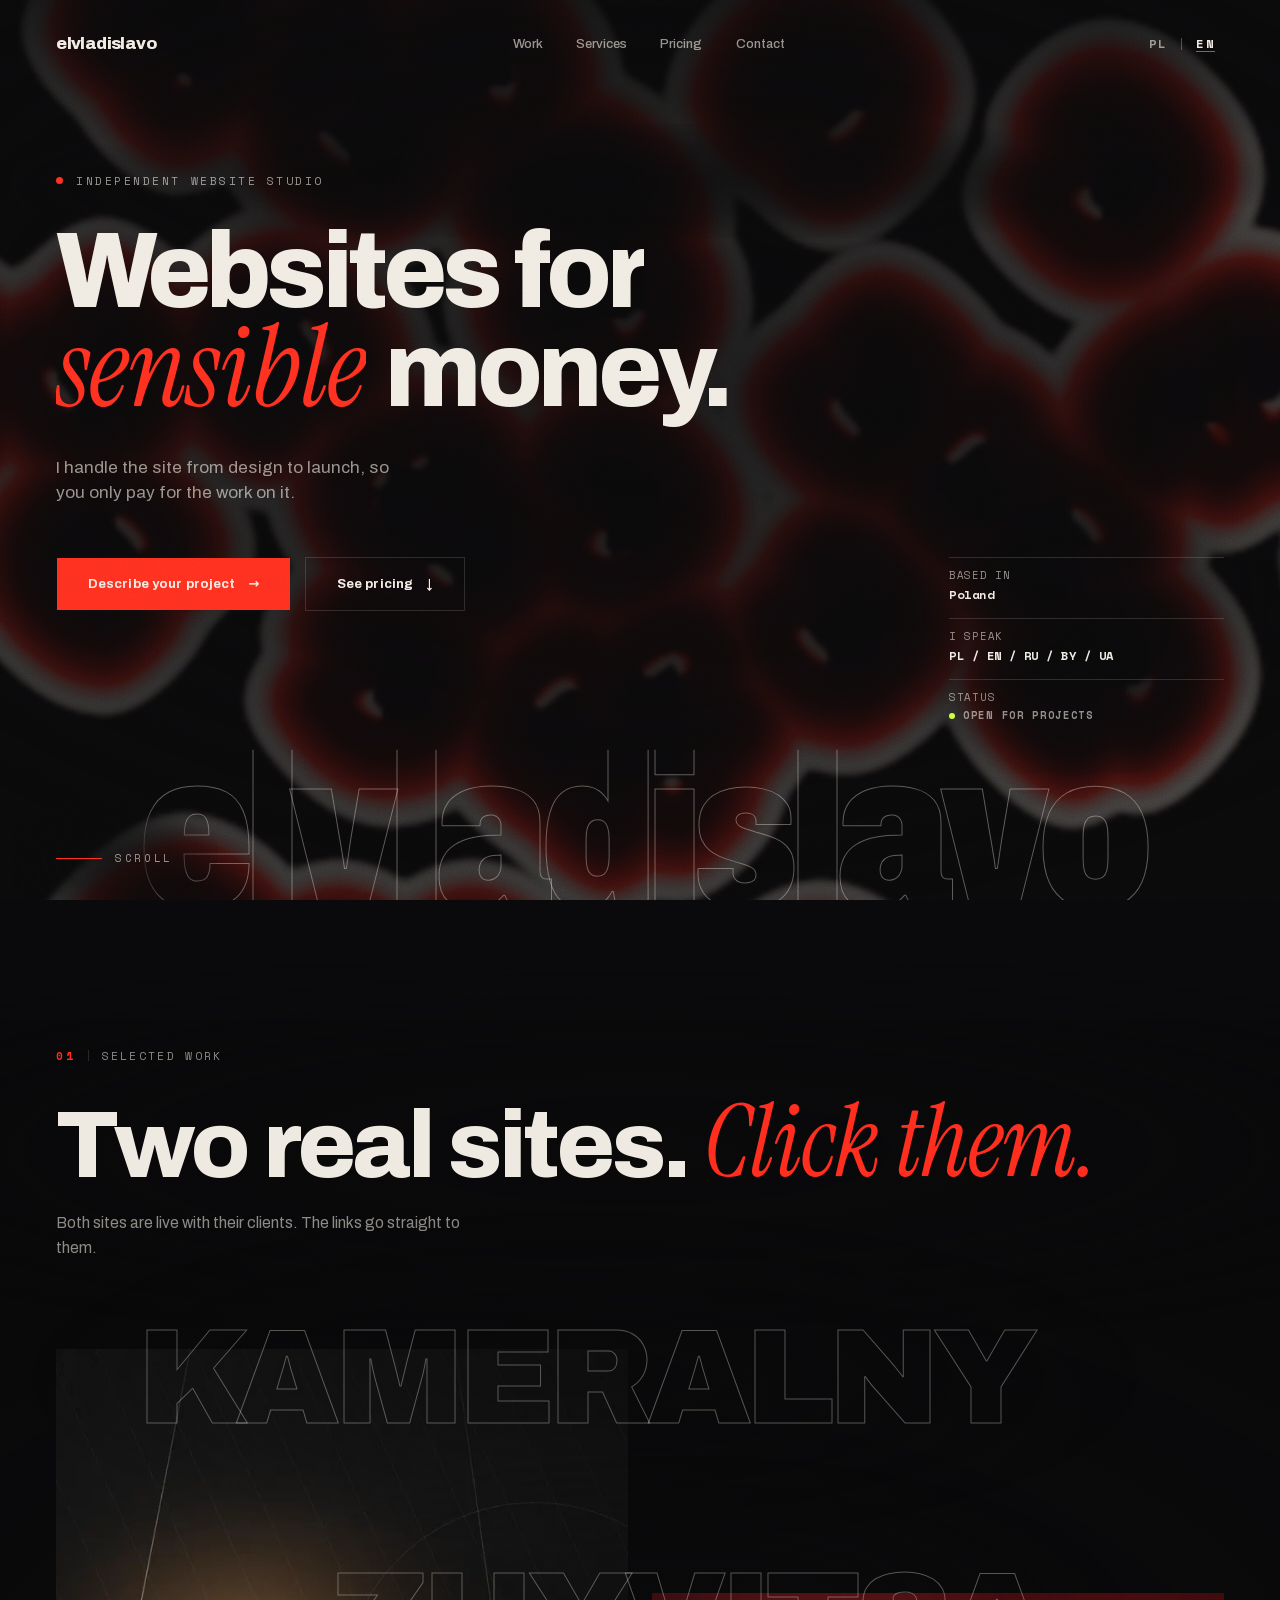
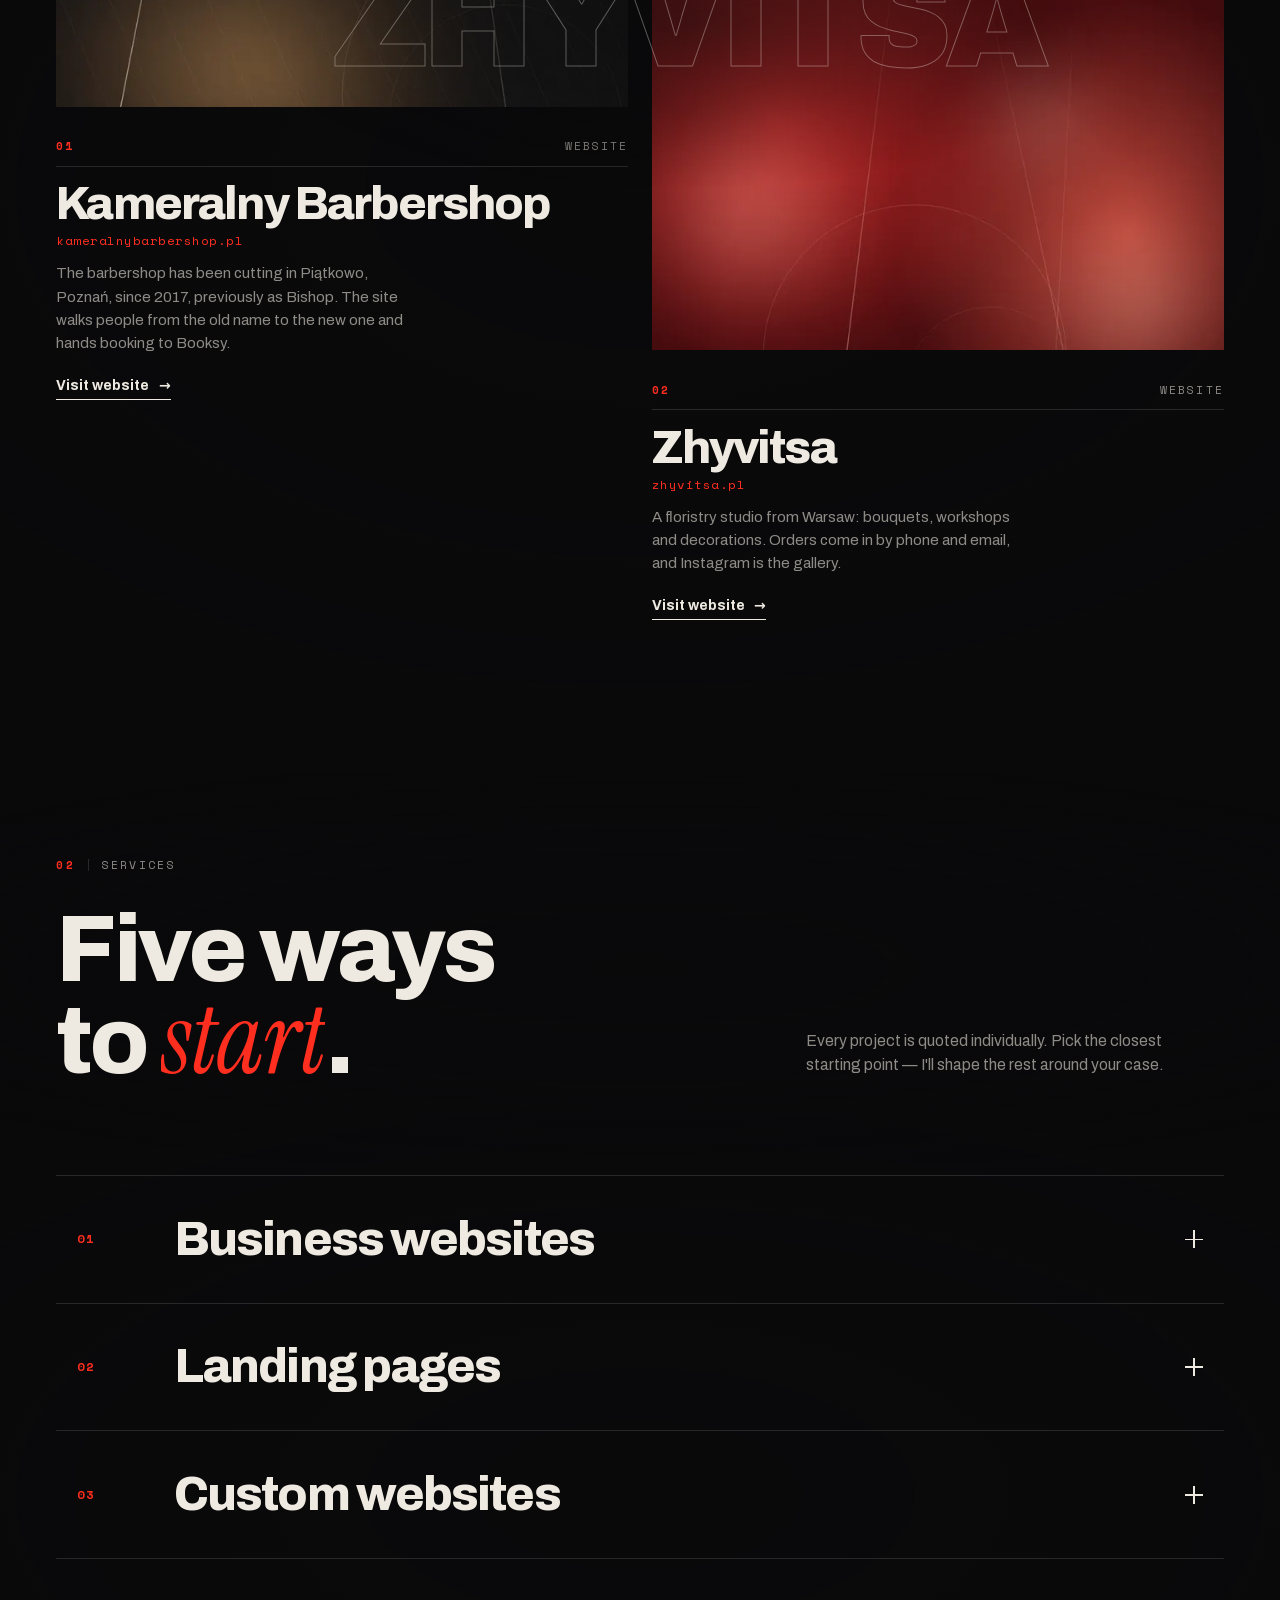
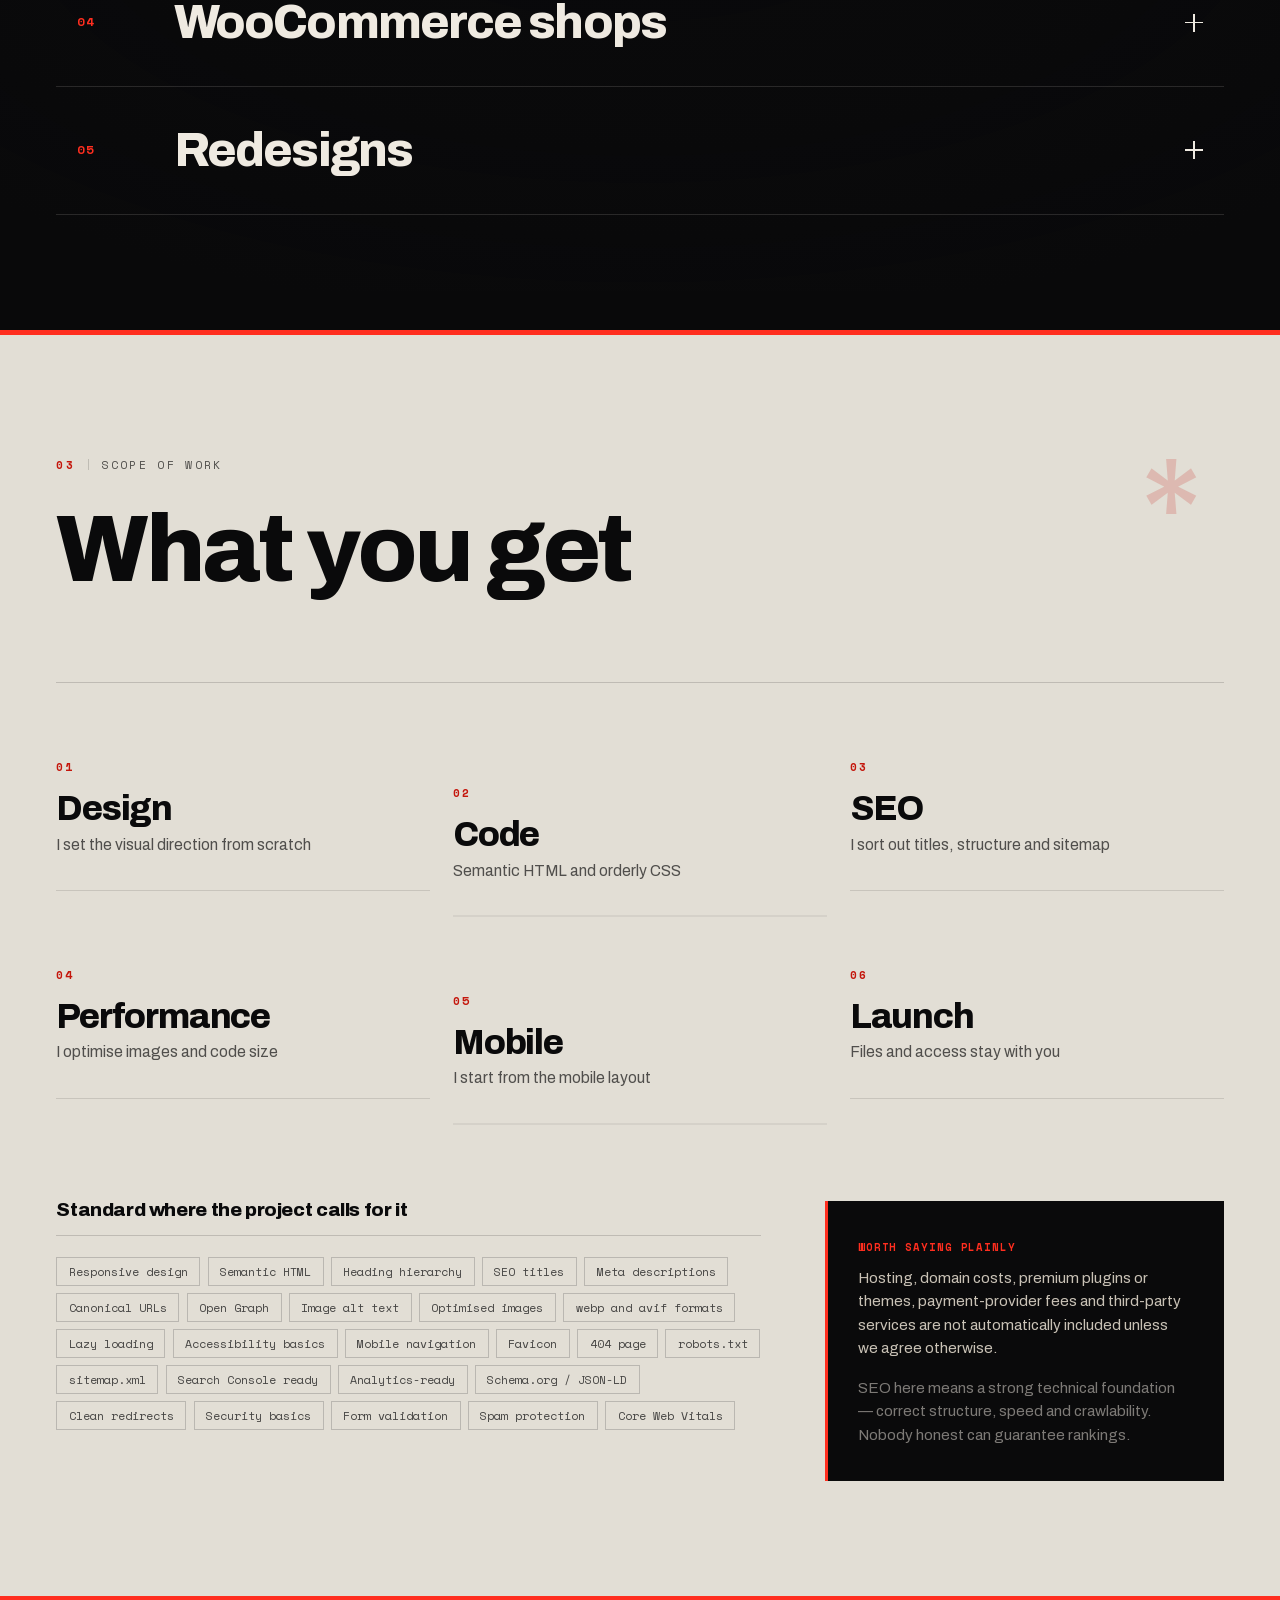
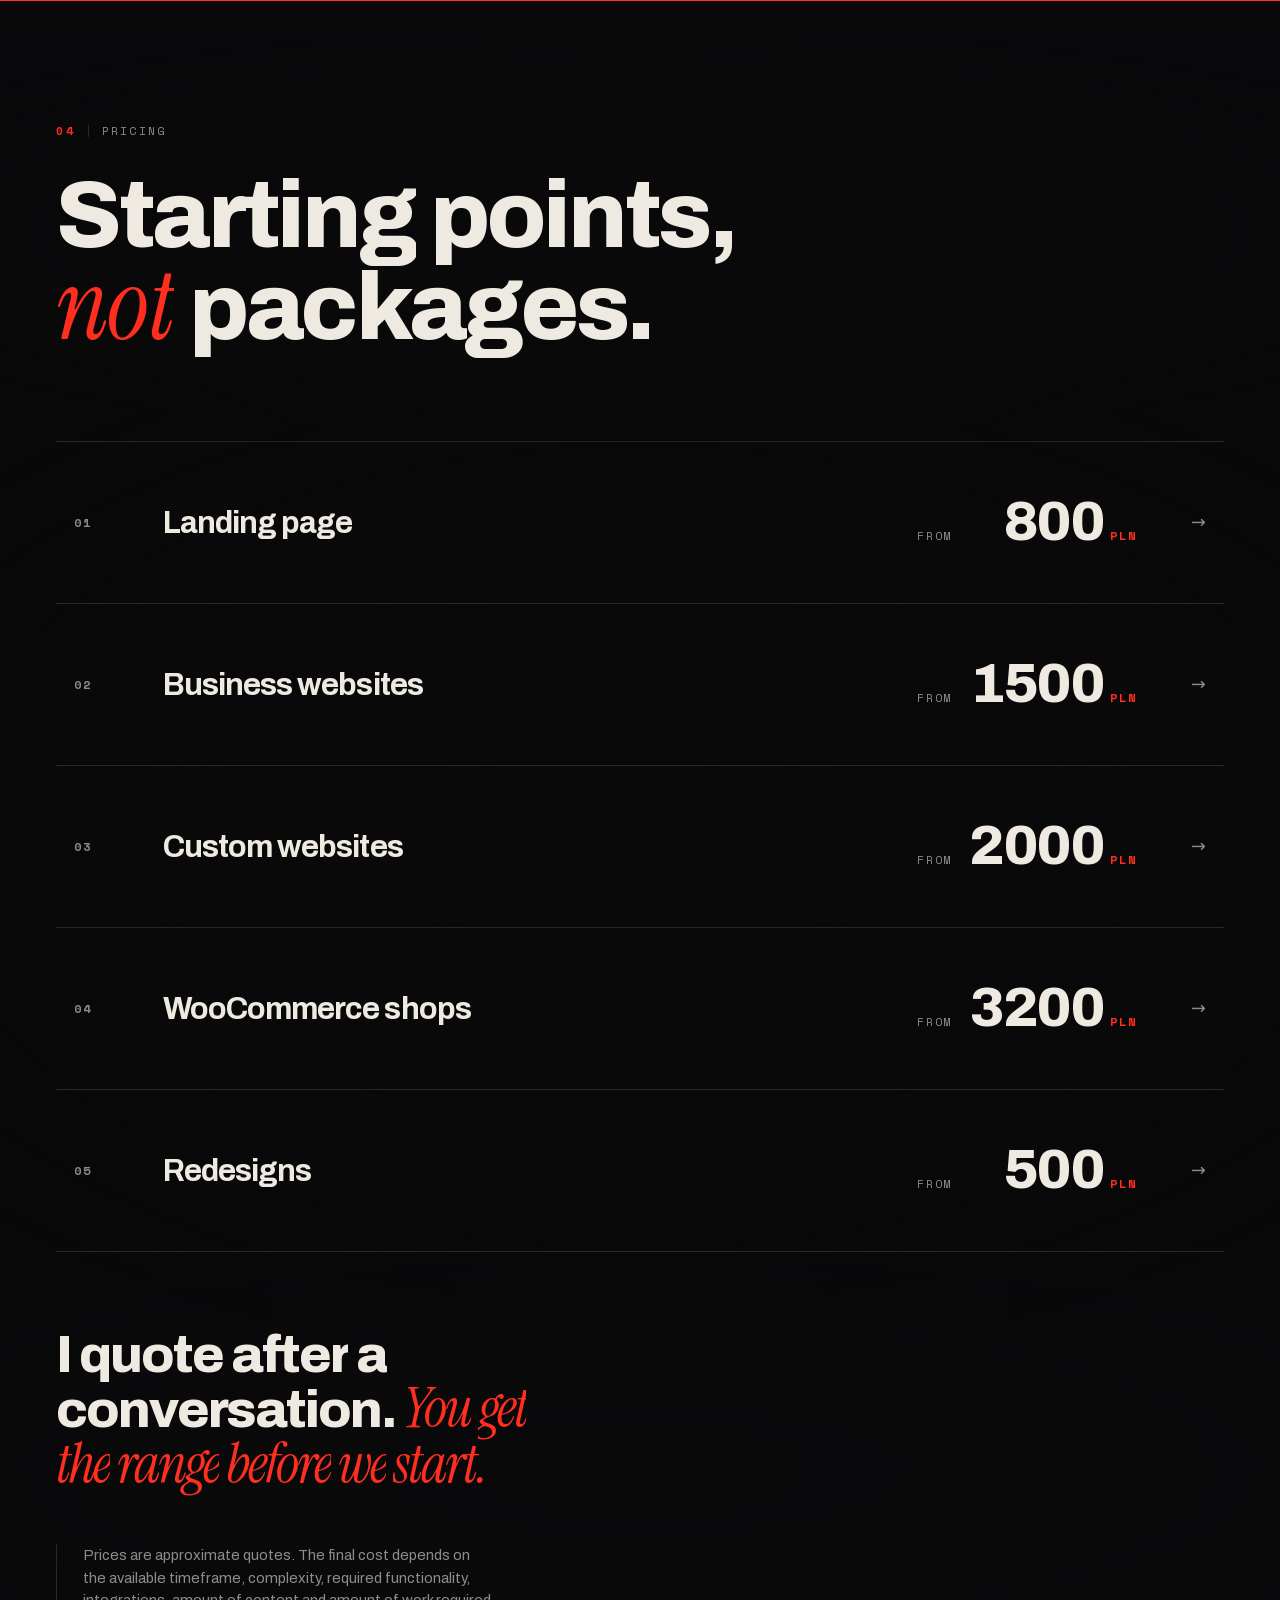
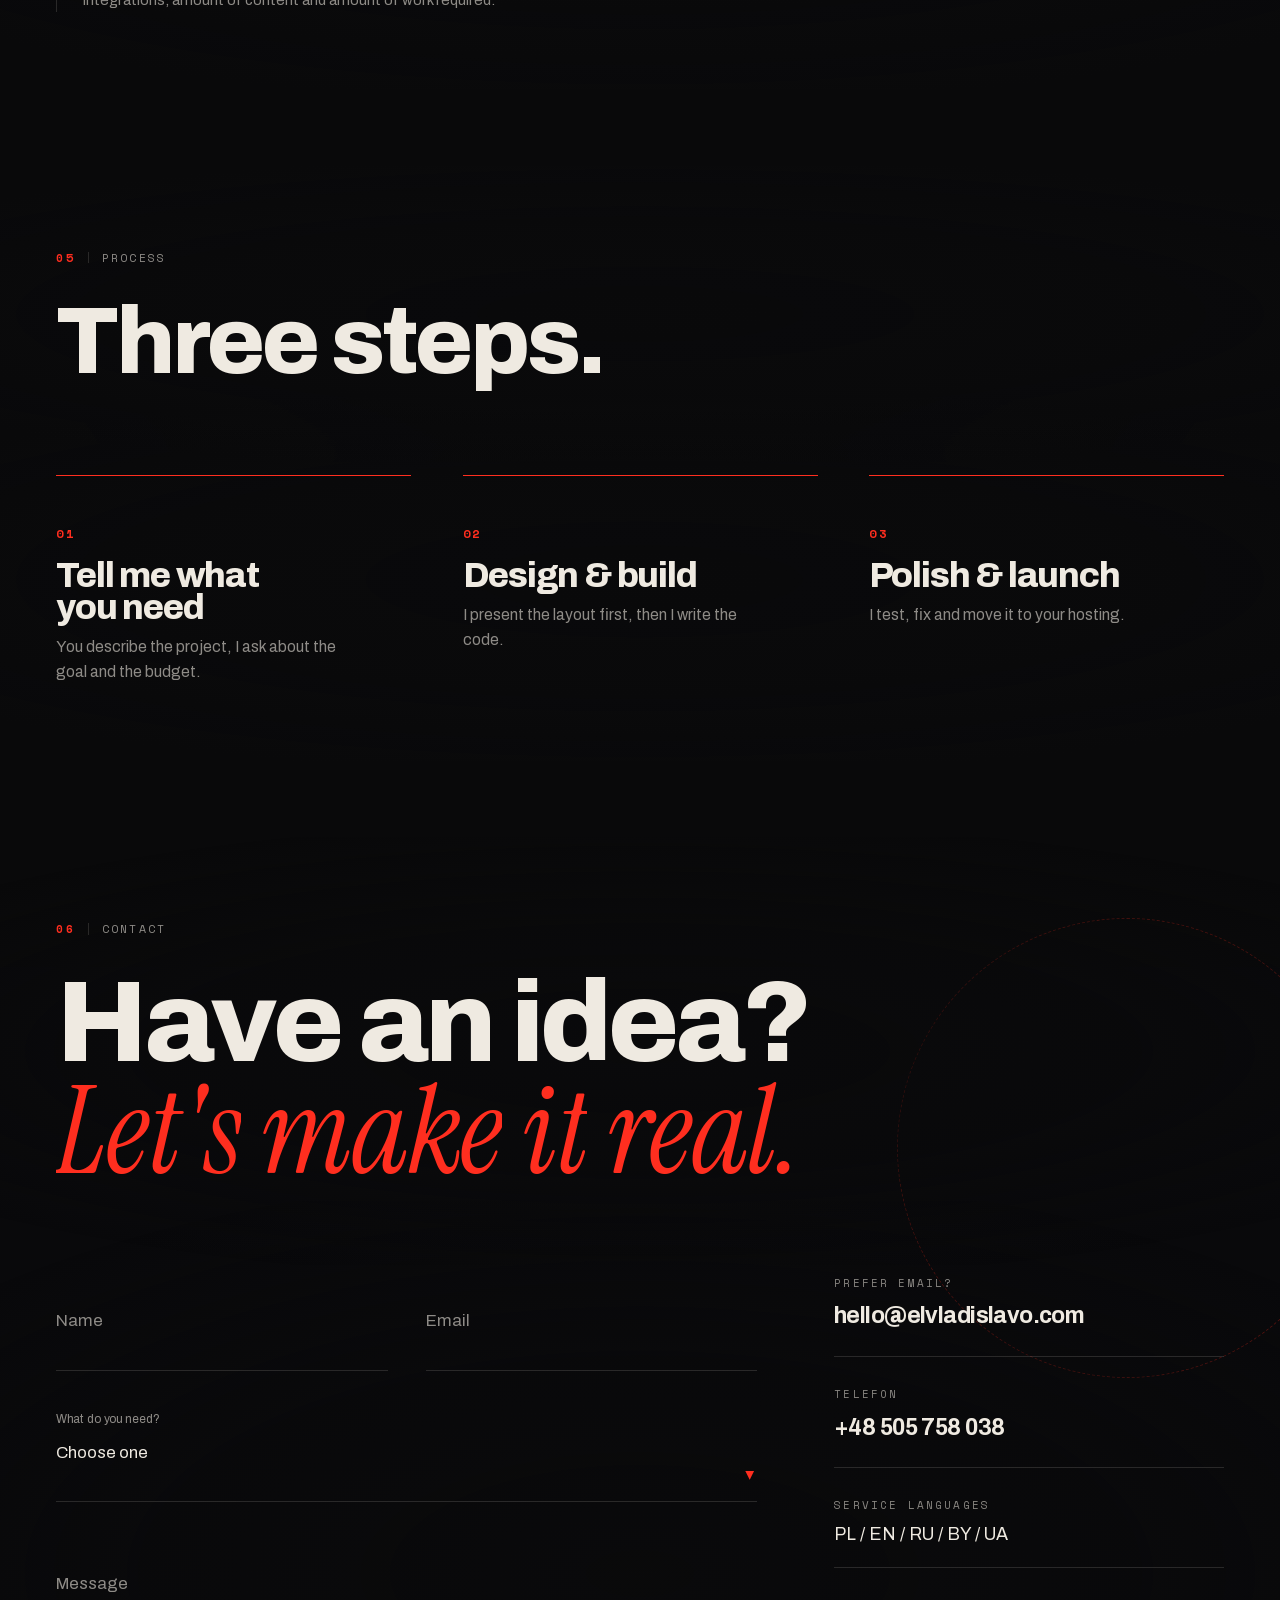
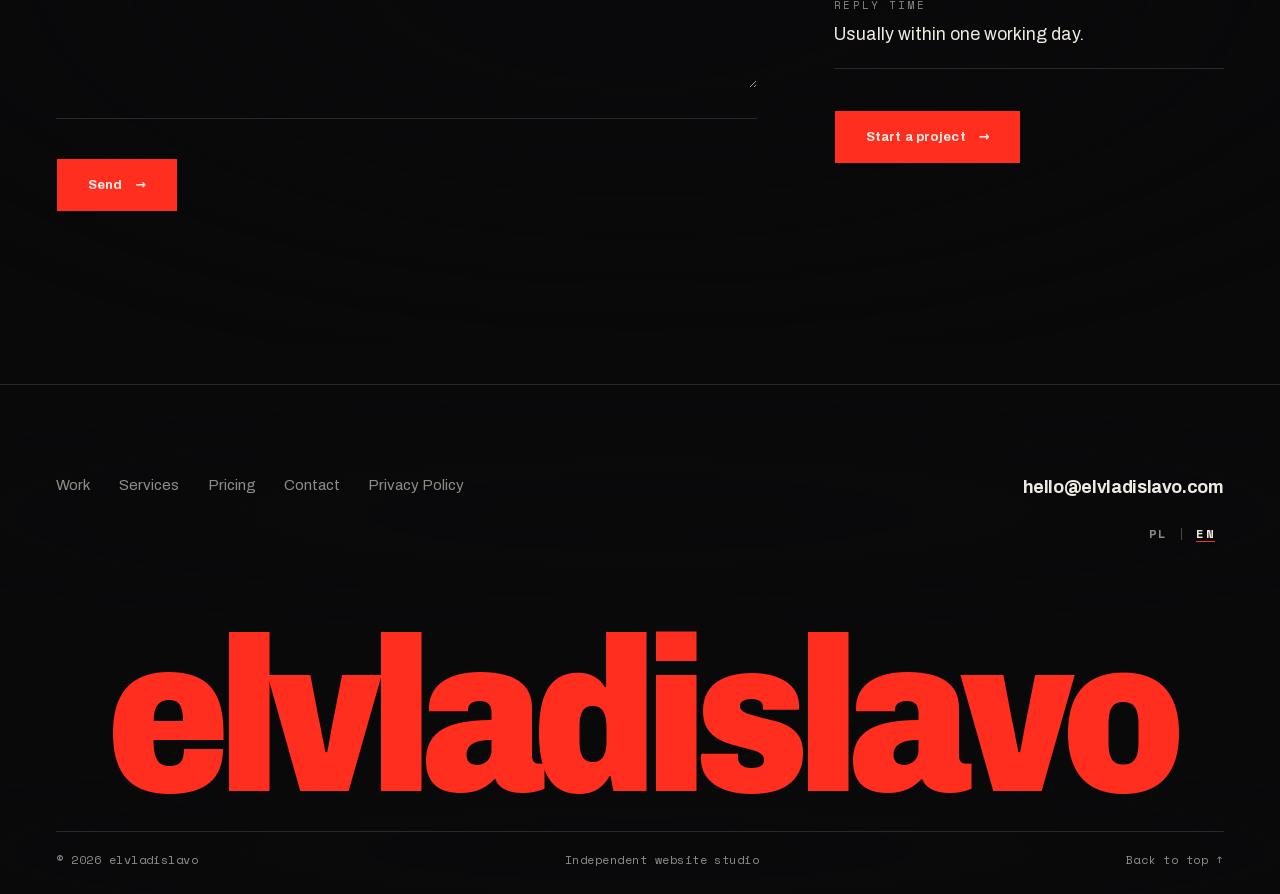
==== commit f5b46e72: "Add files via upload" ====
--- a/index.html
+++ b/index.html
@@ -41,7 +41,7 @@
 <link rel="preload" href="assets/fonts/archivo-var.woff2" as="font" type="font/woff2" crossorigin>
 <link rel="preload" href="assets/fonts/instrument-serif-italic.woff2" as="font" type="font/woff2" crossorigin>
 <link rel="stylesheet" href="css/fonts.css">
-<link rel="stylesheet" href="css/style.css">
+<link rel="stylesheet" href="css/style.css?v=2">
 
 <script>
 /* Runs before paint: marks JS availability, restores language + motion prefs,
@@ -812,6 +812,6 @@
 </footer>
 
 <script src="js/bz.js" defer></script>
-<script src="js/script.js" defer></script>
+<script src="js/script.js?v=2" defer></script>
 </body>
 </html>
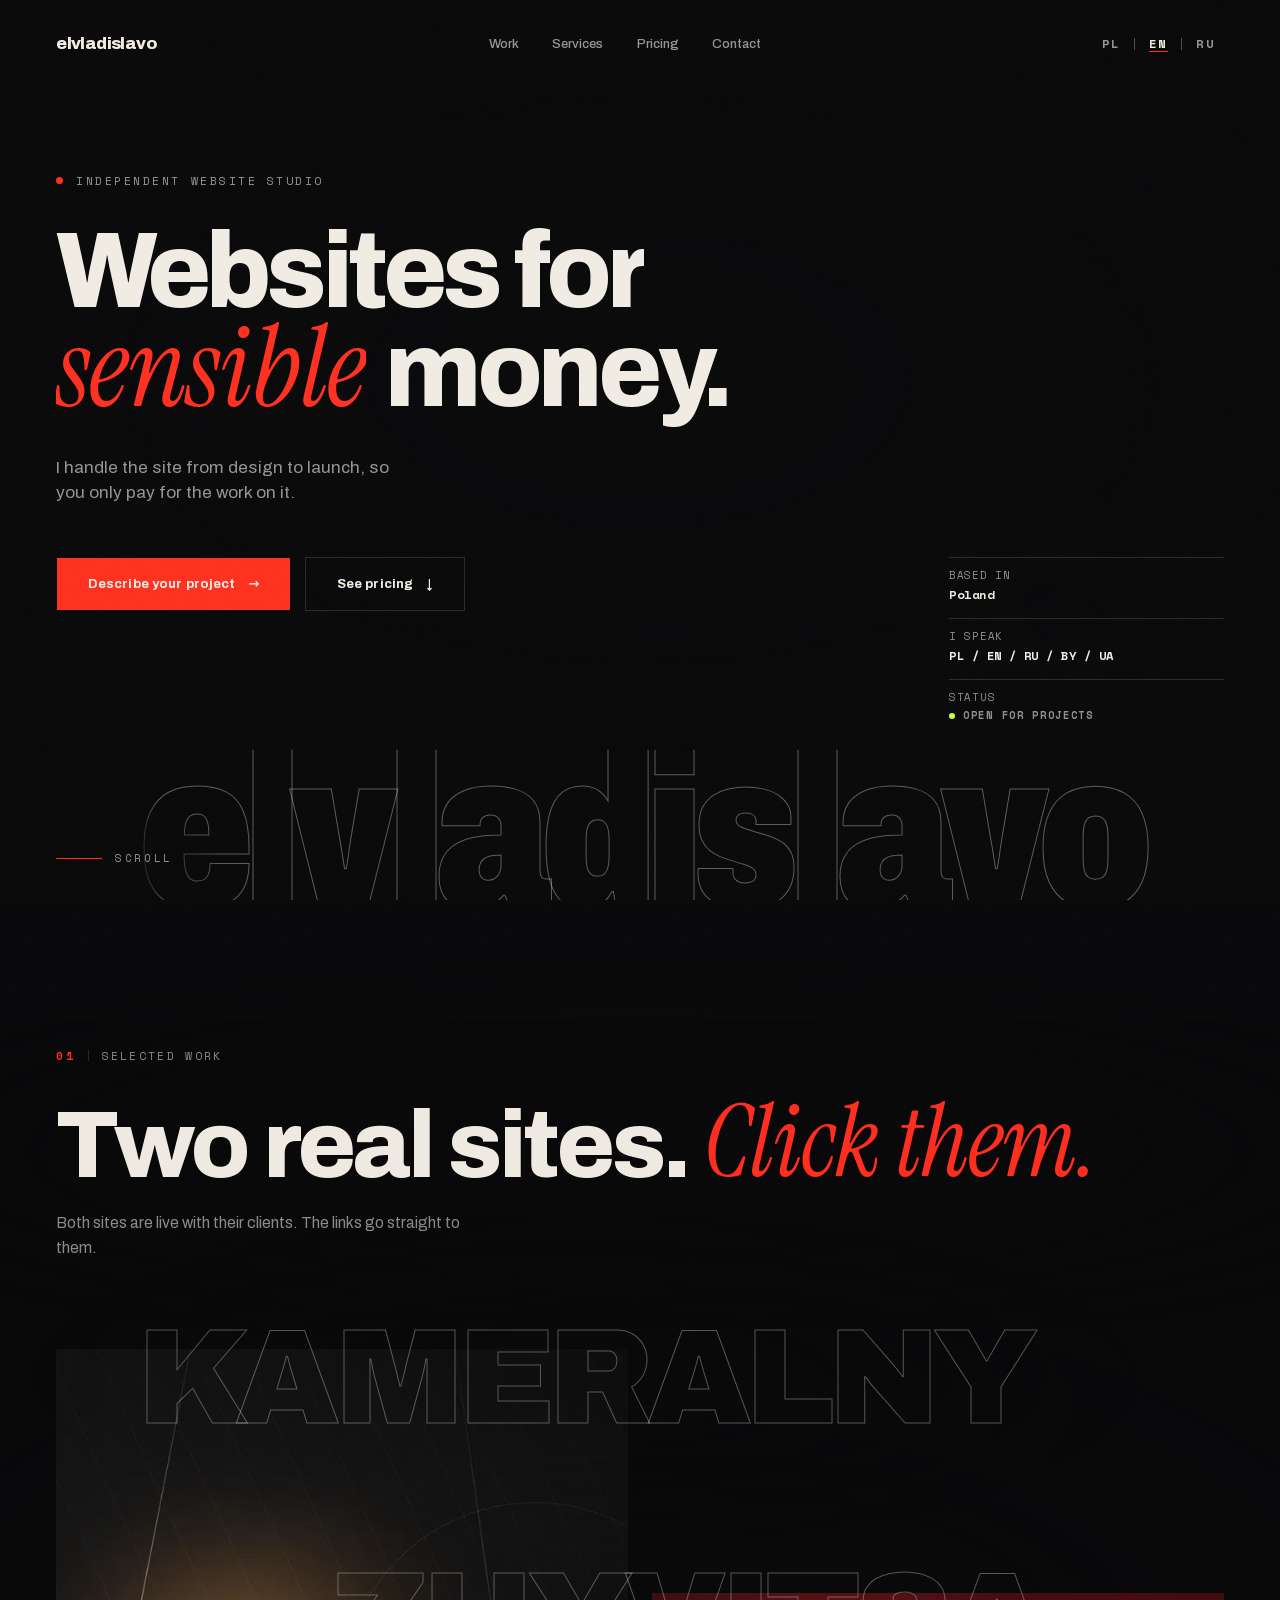
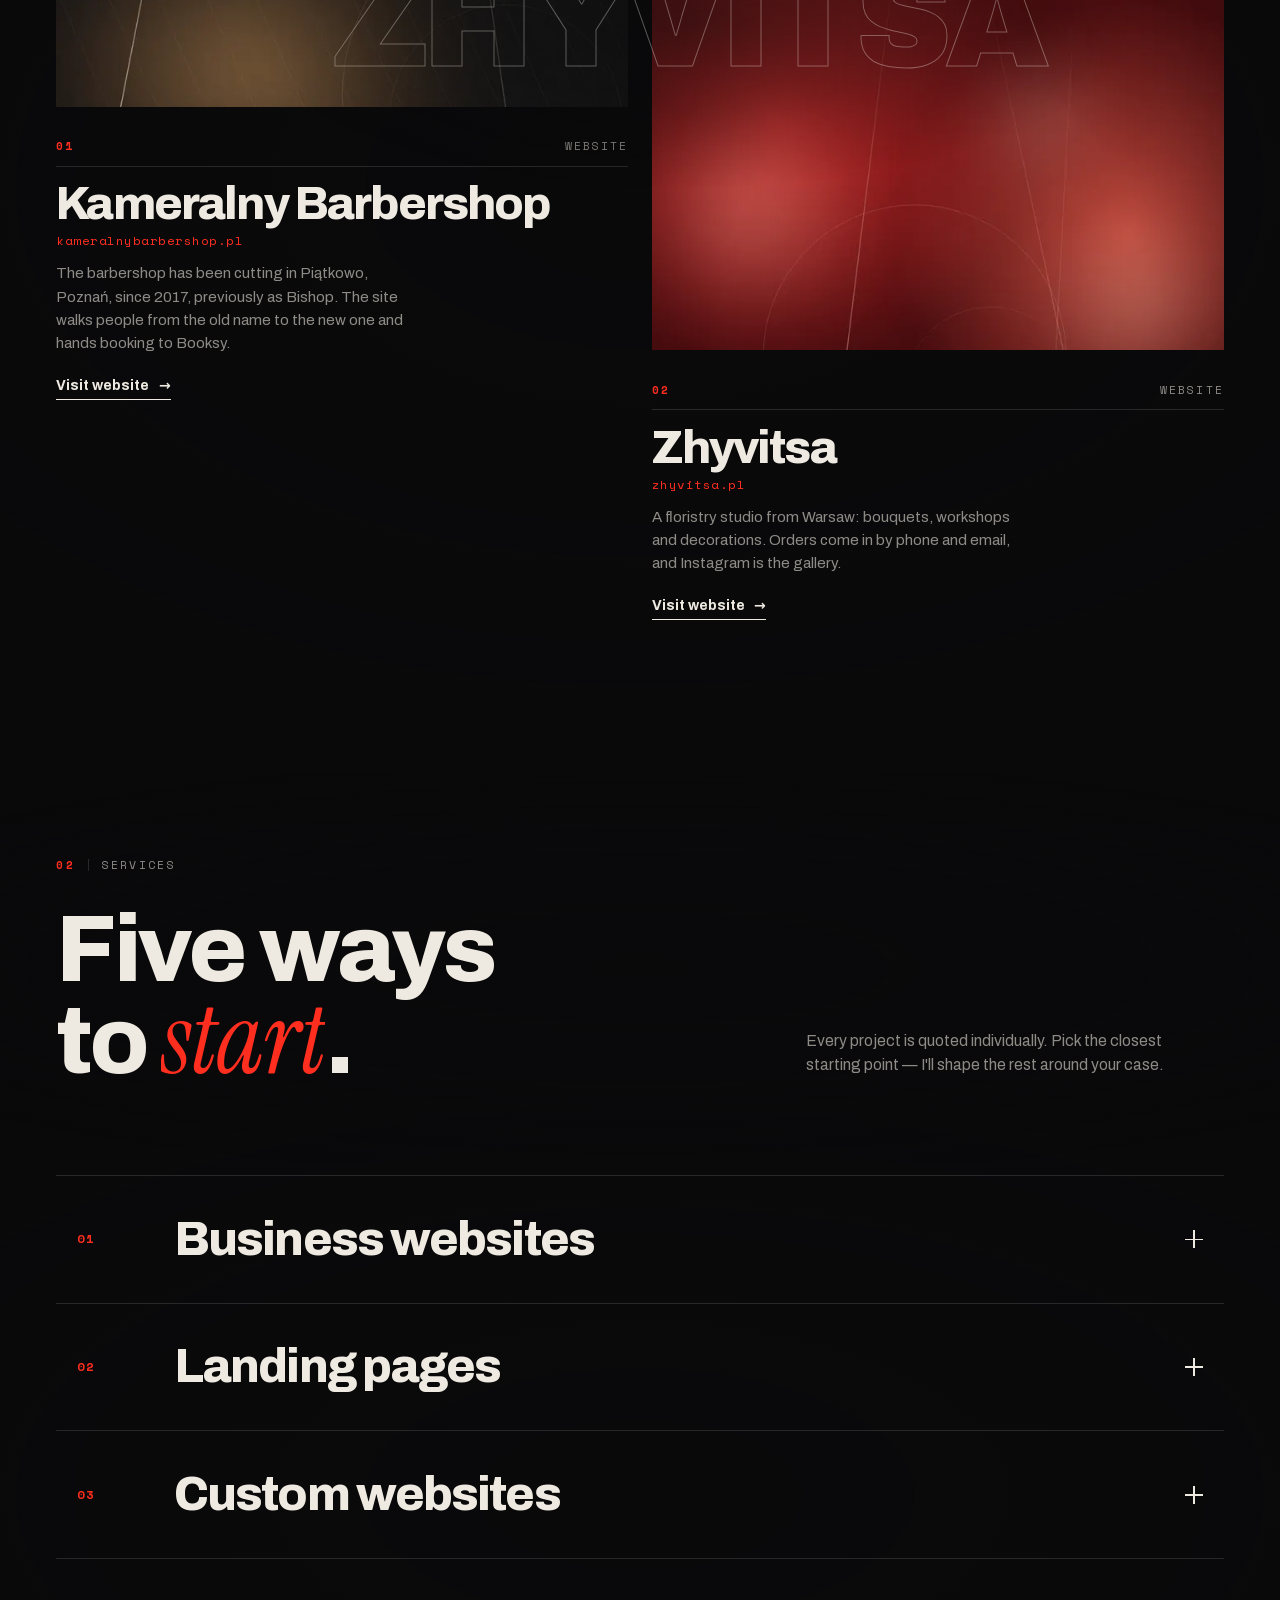
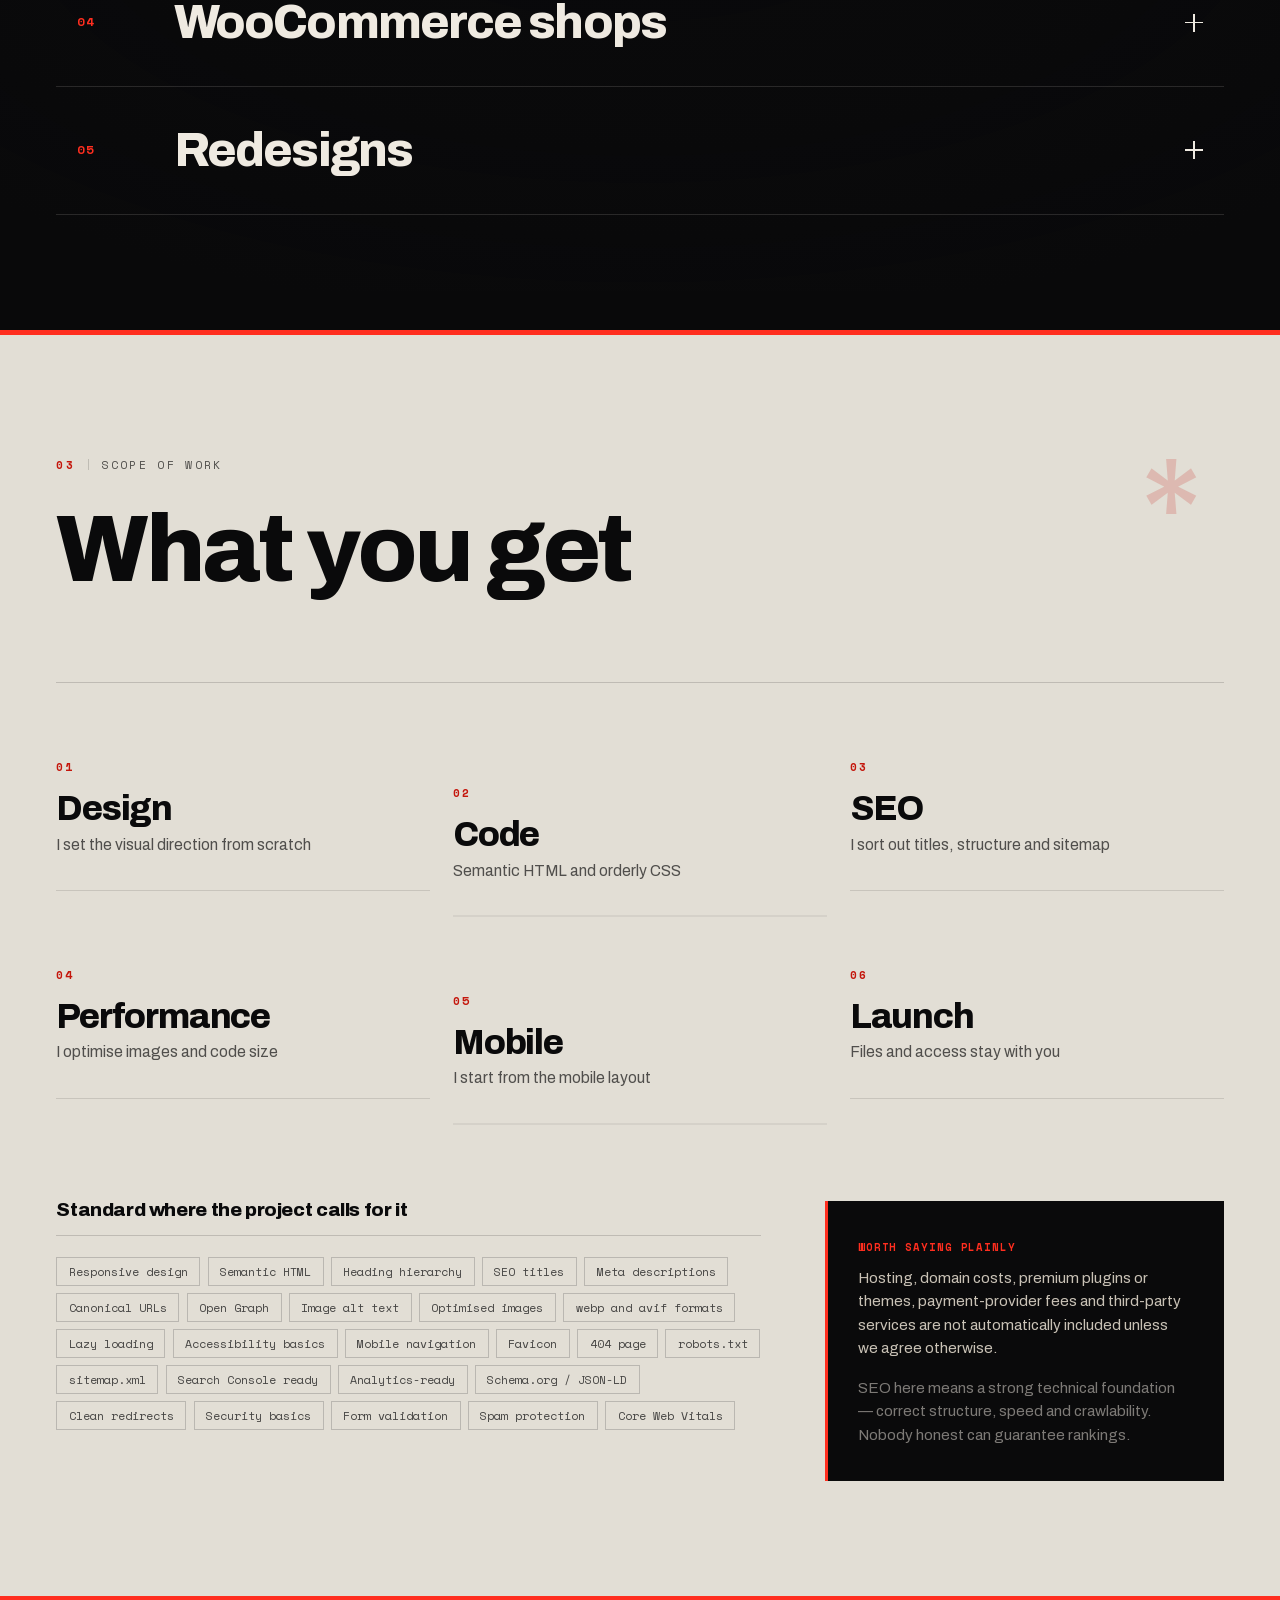
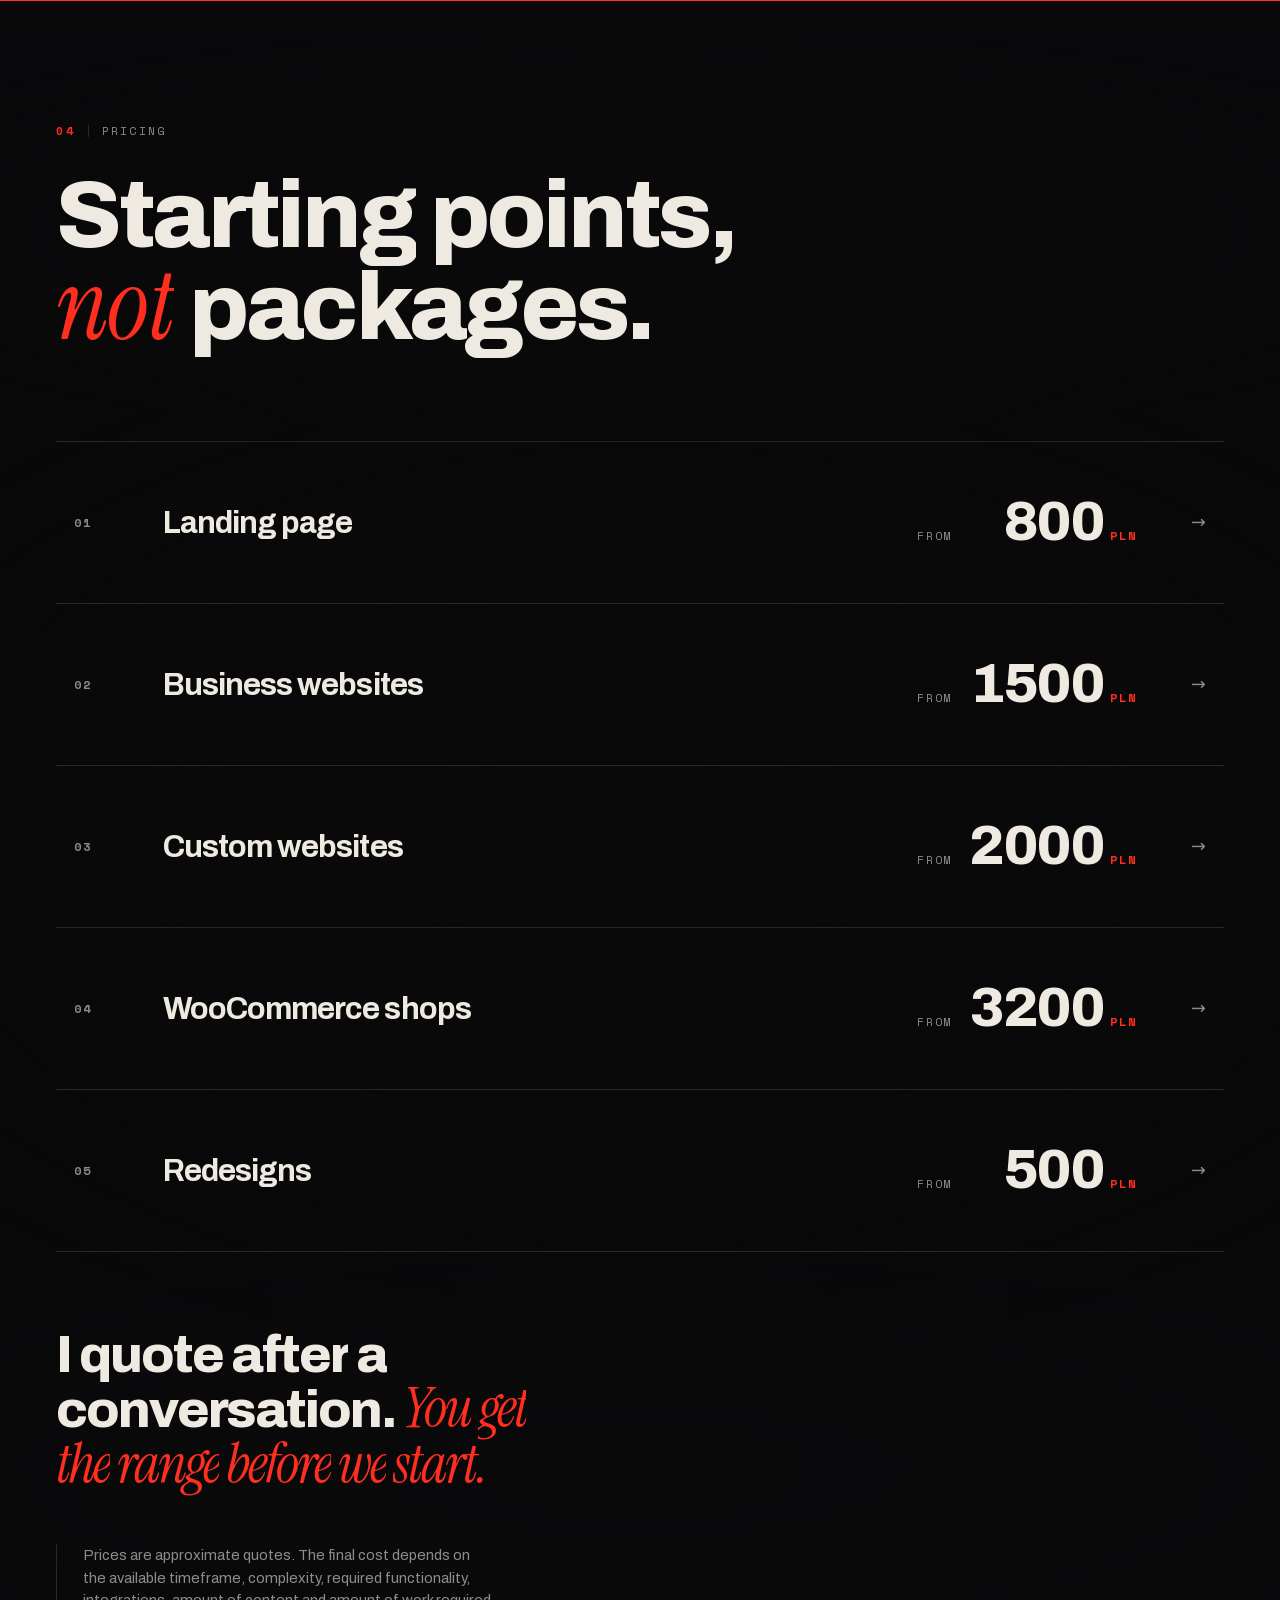
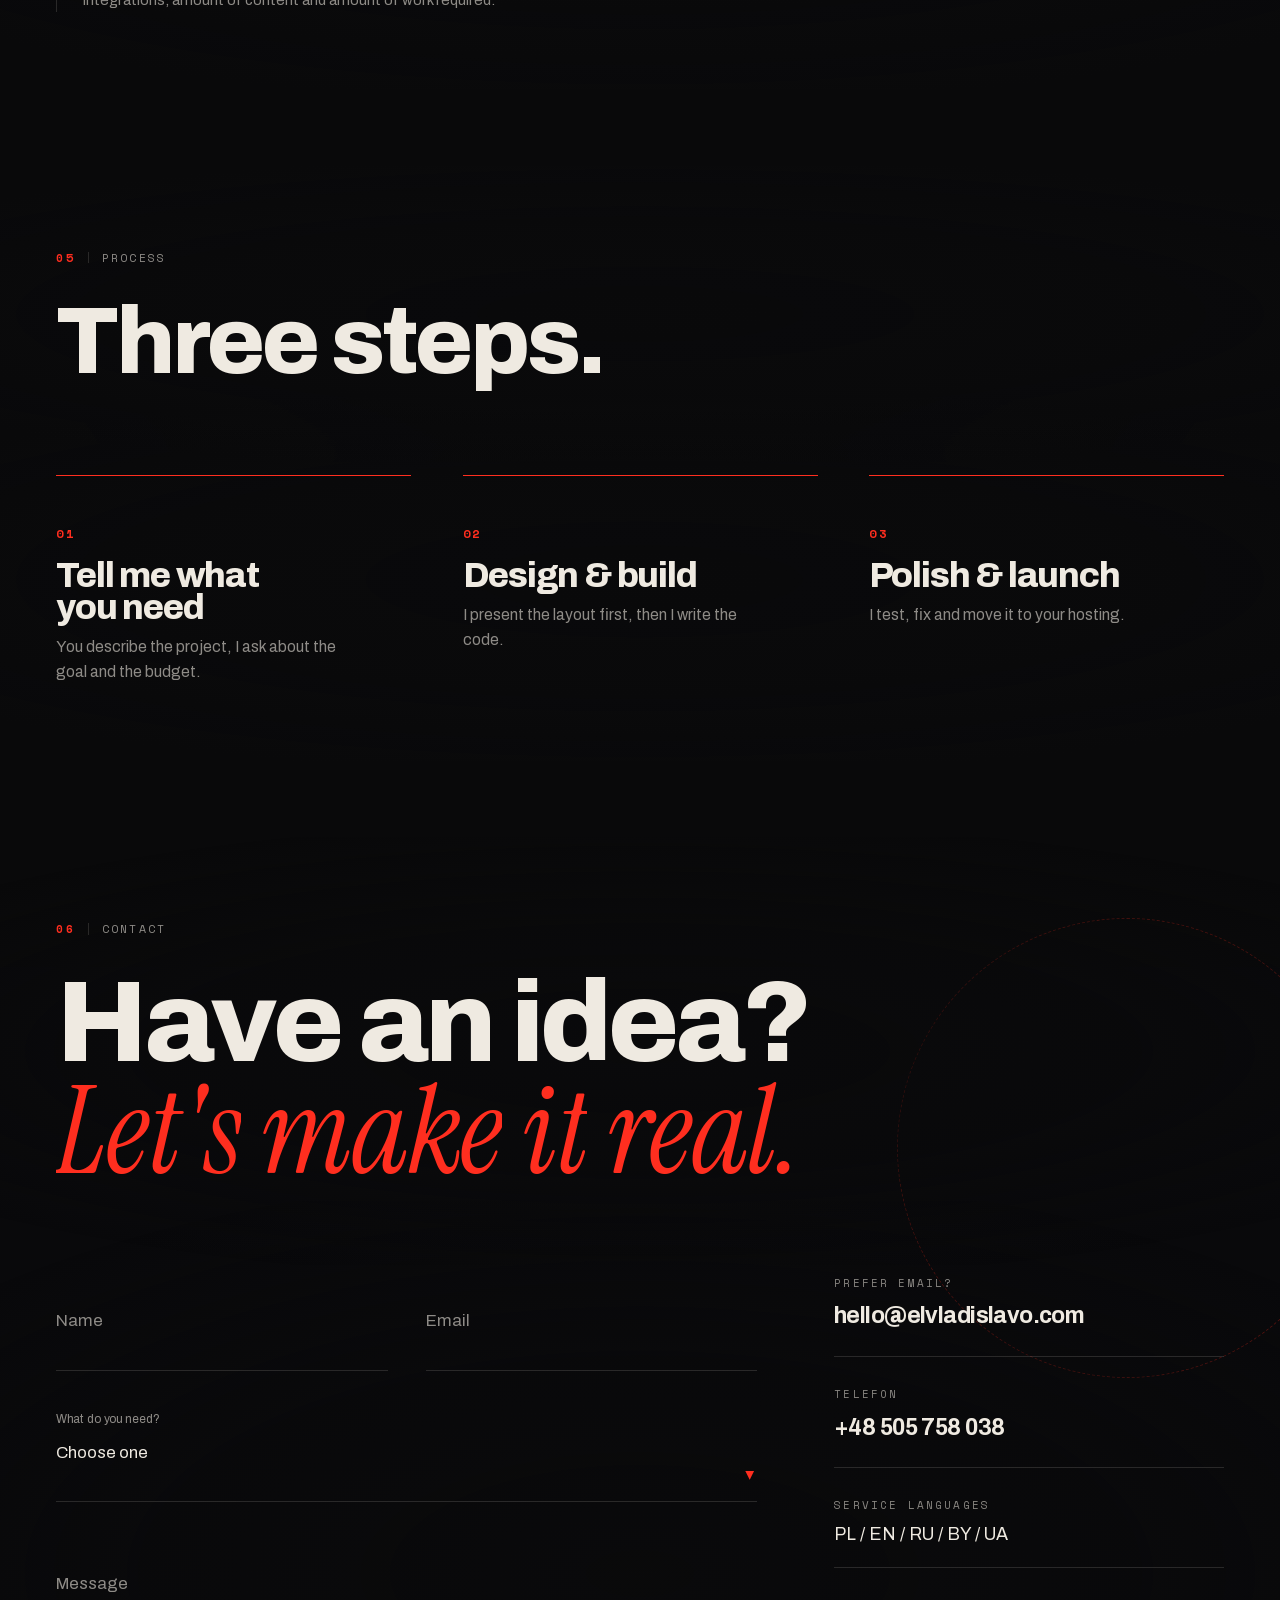
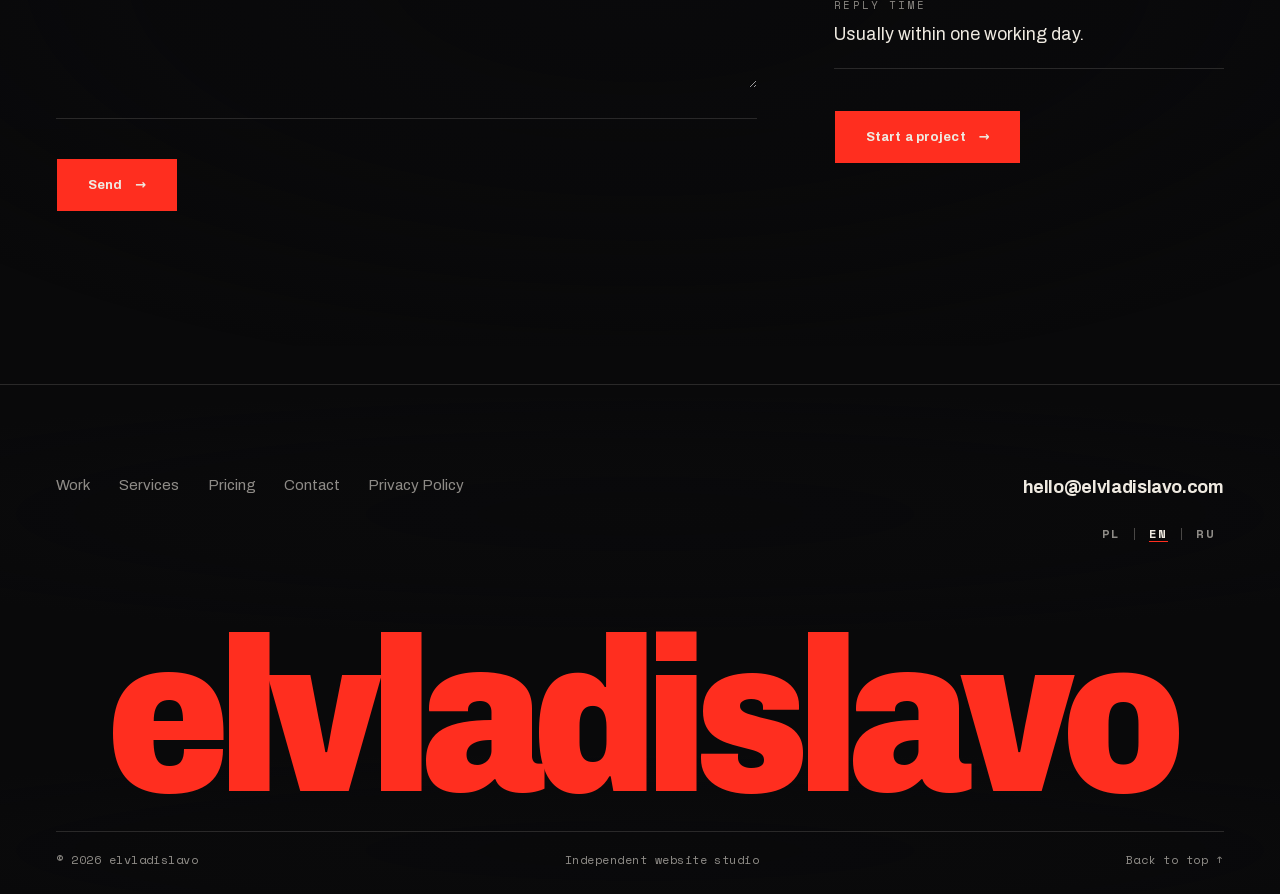
==== commit 60f5b1d1: "Add Russian (RU) language - RU copy for the home page, 404 and privacy policy - RU switcher button e" ====
--- a/index.html
+++ b/index.html
@@ -9,6 +9,7 @@
 <link rel="canonical" href="https://elvladislavo.com/">
 <link rel="alternate" hreflang="en" href="https://elvladislavo.com/?lang=en">
 <link rel="alternate" hreflang="pl" href="https://elvladislavo.com/?lang=pl">
+<link rel="alternate" hreflang="ru" href="https://elvladislavo.com/?lang=ru">
 <link rel="alternate" hreflang="x-default" href="https://elvladislavo.com/?lang=en">
 <meta name="author" content="elvladislavo">
 <meta name="robots" content="index, follow, max-image-preview:large">
@@ -55,10 +56,11 @@
   d.className = d.className.replace('no-js', 'js') + ' is-preload';
   var lang = null;
   try { lang = localStorage.getItem('elv-lang'); } catch (e) {}
-  var q = location.search.match(/[?&]lang=(pl|en)\b/);
+  var q = location.search.match(/[?&]lang=(pl|en|ru)\b/);
   if (q) lang = q[1];
-  if (lang !== 'pl' && lang !== 'en') {
-    lang = /^pl\b/i.test(navigator.language || '') ? 'pl' : 'en';
+  if (lang !== 'pl' && lang !== 'en' && lang !== 'ru') {
+    var nl = navigator.language || '';
+    lang = /^pl\b/i.test(nl) ? 'pl' : /^ru\b/i.test(nl) ? 'ru' : 'en';
   }
   d.lang = lang;
   if (window.matchMedia('(prefers-reduced-motion: reduce)').matches) d.classList.add('reduced');
@@ -212,7 +214,8 @@
       "name": "elvladislavo",
       "inLanguage": [
         "pl",
-        "en"
+        "en",
+        "ru"
       ],
       "publisher": {
         "@id": "https://elvladislavo.com/#studio"
@@ -298,6 +301,8 @@
       <button type="button" class="lang__btn" data-lang="pl">PL</button>
       <span class="lang__sep" aria-hidden="true">|</span>
       <button type="button" class="lang__btn" data-lang="en">EN</button>
+      <span class="lang__sep" aria-hidden="true">|</span>
+      <button type="button" class="lang__btn" data-lang="ru">RU</button>
     </div>
     <button type="button" class="burger" id="burger" aria-expanded="false" aria-controls="mobile-menu">
       <span class="vh" data-i18n="a11y.menu">Menu</span>
@@ -322,6 +327,8 @@
         <button type="button" class="lang__btn" data-lang="pl">PL</button>
         <span class="lang__sep" aria-hidden="true">|</span>
         <button type="button" class="lang__btn" data-lang="en">EN</button>
+        <span class="lang__sep" aria-hidden="true">|</span>
+        <button type="button" class="lang__btn" data-lang="ru">RU</button>
       </div>
     </div>
   </nav>
@@ -798,6 +805,8 @@
         <button type="button" class="lang__btn" data-lang="pl">PL</button>
         <span class="lang__sep" aria-hidden="true">|</span>
         <button type="button" class="lang__btn" data-lang="en">EN</button>
+        <span class="lang__sep" aria-hidden="true">|</span>
+        <button type="button" class="lang__btn" data-lang="ru">RU</button>
       </div>
     </div>
   </div>
--- a/css/fonts.css
+++ b/css/fonts.css
@@ -12,6 +12,11 @@
    or two round trips to another origin. Archivo is one variable file
    carrying both the weight and the width axis the design animates.
 
+   Russian: none of the three families draw Cyrillic, so each name also
+   gets a Cyrillic-only face (unicode-range U+04xx) cut from an OFL family
+   that sits close to it — Roboto Flex (same wght + wdth axes) for Archivo,
+   Playfair Display for Instrument Serif, JetBrains Mono for Space Mono.
+   The browser only fetches them when Cyrillic is actually on screen.
    If the copy ever gains characters outside this set — another language,
    unusual punctuation — they fall back to the system font. Re-subset from
    the full families rather than hand-editing this file.
@@ -104,3 +109,46 @@
   src: url("../assets/fonts/space-mono-700-ext.woff2") format("woff2");
   unicode-range: U+0100-02BA,U+02BD-02C5,U+02C7-02CC,U+02CE-02D7,U+02DD-02FF,U+0304,U+0308,U+0329,U+1D00-1DBF,U+1E00-1E9F,U+1EF2-1EFF,U+2020,U+20A0-20AB,U+20AD-20C0,U+2113,U+2C60-2C7F,U+A720-A7FF;
 }
+
+/* Cyrillic companions (see header) */
+@font-face {
+  font-family: "Archivo";
+  font-style: normal;
+  font-weight: 100 900;
+  font-stretch: 62% 125%;
+  font-display: swap;
+  src: url("../assets/fonts/roboto-flex-cyr.woff2") format("woff2-variations");
+  unicode-range: U+0401,U+0404,U+0406-0407,U+040E,U+0410-044F,U+0451,U+0454,U+0456-0457,U+045E,U+0490-0491;
+}
+@font-face {
+  font-family: "Instrument Serif";
+  font-style: normal;
+  font-weight: 400;
+  font-display: swap;
+  src: url("../assets/fonts/playfair-cyr.woff2") format("woff2");
+  unicode-range: U+0401,U+0404,U+0406-0407,U+040E,U+0410-044F,U+0451,U+0454,U+0456-0457,U+045E,U+0490-0491;
+}
+@font-face {
+  font-family: "Instrument Serif";
+  font-style: italic;
+  font-weight: 400;
+  font-display: swap;
+  src: url("../assets/fonts/playfair-italic-cyr.woff2") format("woff2");
+  unicode-range: U+0401,U+0404,U+0406-0407,U+040E,U+0410-044F,U+0451,U+0454,U+0456-0457,U+045E,U+0490-0491;
+}
+@font-face {
+  font-family: "Space Mono";
+  font-style: normal;
+  font-weight: 400;
+  font-display: swap;
+  src: url("../assets/fonts/jetbrains-mono-cyr.woff2") format("woff2");
+  unicode-range: U+0401,U+0404,U+0406-0407,U+040E,U+0410-044F,U+0451,U+0454,U+0456-0457,U+045E,U+0490-0491;
+}
+@font-face {
+  font-family: "Space Mono";
+  font-style: normal;
+  font-weight: 700;
+  font-display: swap;
+  src: url("../assets/fonts/jetbrains-mono-700-cyr.woff2") format("woff2");
+  unicode-range: U+0401,U+0404,U+0406-0407,U+040E,U+0410-044F,U+0451,U+0454,U+0456-0457,U+045E,U+0490-0491;
+}
